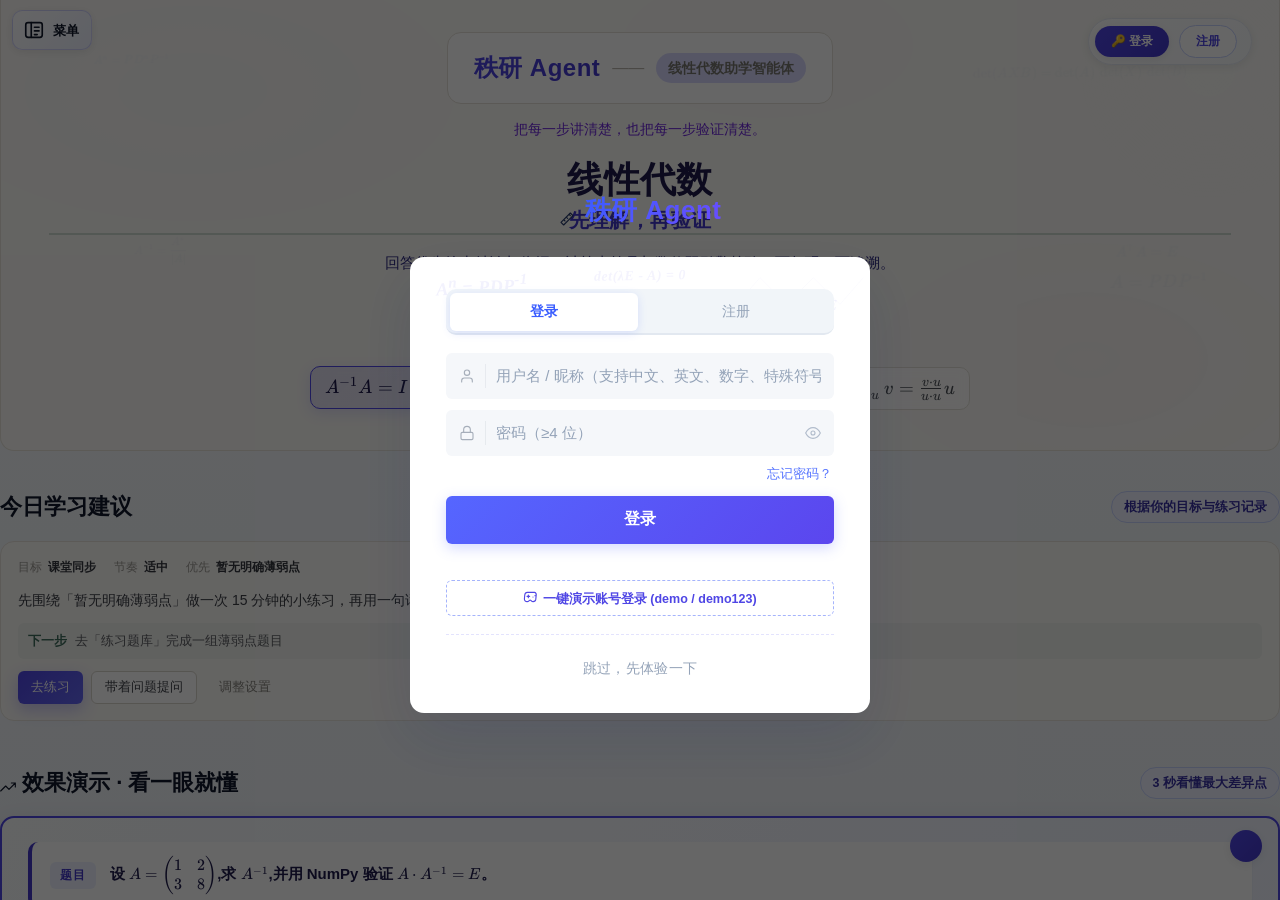
==== index.html @ a1423f1f "Initial commit: 秩研 Agent 线性代数智能助学系统" ====
<!DOCTYPE html>
<html lang="zh-CN">
<head>
  <meta charset="UTF-8">
  <meta name="viewport" content="width=device-width, initial-scale=1.0, viewport-fit=cover">
  <!-- v=20260904b PWA：手机端安装为 App -->
  <meta name="application-name" content="秩研Agent">
  <meta name="apple-mobile-web-app-capable" content="yes">
  <meta name="mobile-web-app-capable" content="yes">
  <meta name="apple-mobile-web-app-status-bar-style" content="black-translucent">
  <meta name="apple-mobile-web-app-title" content="秩研Agent">
  <meta name="theme-color" content="#4f46e5">
  <link rel="manifest" href="/manifest.json">
  <link rel="apple-touch-icon" href="/assets/icons/icon-180.png">
  <link rel="icon" type="image/png" href="/assets/icons/icon-192.png">
  <meta http-equiv="Cache-Control" content="no-cache, no-store, must-revalidate">
  <meta http-equiv="Pragma" content="no-cache">
  <meta http-equiv="Expires" content="0">
  <title>线性代数助学智能体 · 先理解，再验证</title>
  <script>
    // v=20260904b P0 安全：移除网关 token query 包装（令牌一律走 Authorization 头，不进 URL）
    // 若浏览器缓存了旧版 JS 导致 App 未初始化，自动刷新一次（配合服务端 no-cache 头）
    if (!sessionStorage.getItem('la_tutor_refreshed')) {
      window.addEventListener('load', function() {
        setTimeout(function() {
          if (!window.App || typeof window.App.switchView !== 'function') {
            sessionStorage.setItem('la_tutor_refreshed', '1');
            location.reload();
          }
        }, 1500);
      });
    }
  </script>
  <!-- 主样式已按功能域拆分（2026-09-11）：style-01 ~ style-12 按原顺序加载，层叠顺序不变 -->
  <link rel="stylesheet" href="css/style-01-base.css?v=20260911-clean3">
  <link rel="stylesheet" href="css/style-02-layout.css?v=20260911-clean3">
  <link rel="stylesheet" href="css/style-03-chat.css?v=20260911-clean3">
  <link rel="stylesheet" href="css/style-04-content.css?v=20260911-clean3">
  <link rel="stylesheet" href="css/style-05-theme.css?v=20260911-clean3">
  <link rel="stylesheet" href="css/style-06-auth.css?v=20260911-clean3">
  <link rel="stylesheet" href="css/style-07-alerts-profile.css?v=20260911-clean3">
  <link rel="stylesheet" href="css/style-08-social-workflow.css?v=20260911-clean3">
  <link rel="stylesheet" href="css/style-09-mobile.css?v=20260911-clean3">
  <link rel="stylesheet" href="css/style-10-profile.css?v=20260911-clean3">
  <link rel="stylesheet" href="css/style-11-admin.css?v=20260911-clean3">
  <link rel="stylesheet" href="css/style-12-polish.css?v=20260911-clean3">
  <!-- KaTeX 公式渲染（已本地化，避免 jsdelivr 在国内被墙导致公式无法渲染） -->
  <link rel="stylesheet" href="/lib/katex/katex.min.css">
  <link rel="stylesheet" href="css/ui-polish.css?v=20260911-clean3">
  <script defer src="/lib/katex/katex.min.js"></script>
  <script defer src="/lib/katex/auto-render.min.js"></script>
  <!-- ECharts 图表（学习画像雷达图等，已本地化） -->
  <script src="/lib/echarts/echarts.min.js"></script>
  <!-- Tesseract.js OCR（图片识别） -->
  <script src="https://cdn.jsdelivr.net/npm/tesseract.js@5.0.4/dist/tesseract.min.js"></script>
  <!-- Three.js 3D 可视化（已本地化，避免 cdn.jsdelivr.net 被墙导致 3D 空白） -->
  <script src="/lib/three/three.min.js"></script>
</head>
<body>

<!-- v=20260824 SVG 线性图标库(替代 emoji,统一视觉风格) -->
<svg xmlns="http://www.w3.org/2000/svg" style="display:none" aria-hidden="true">
  <symbol id="ic-home" viewBox="0 0 24 24"><path d="M3 9.5L12 3l9 6.5V20a1 1 0 0 1-1 1h-5v-7h-6v7H4a1 1 0 0 1-1-1z" fill="none" stroke="currentColor" stroke-width="1.7" stroke-linecap="round" stroke-linejoin="round"/></symbol>
  <symbol id="ic-chat" viewBox="0 0 24 24"><path d="M21 11.5a8.38 8.38 0 0 1-.9 3.8 8.5 8.5 0 0 1-7.6 4.7 8.38 8.38 0 0 1-3.8-.9L3 21l1.9-5.7a8.38 8.38 0 0 1-.9-3.8 8.5 8.5 0 0 1 4.7-7.6 8.38 8.38 0 0 1 3.8-.9h.5a8.48 8.48 0 0 1 8 8z" fill="none" stroke="currentColor" stroke-width="1.7" stroke-linecap="round" stroke-linejoin="round"/></symbol>
  <symbol id="ic-book" viewBox="0 0 24 24"><path d="M2 3h6a4 4 0 0 1 4 4v14a3 3 0 0 0-3-3H2zM22 3h-6a4 4 0 0 0-4 4v14a3 3 0 0 1 3-3h7z" fill="none" stroke="currentColor" stroke-width="1.7" stroke-linecap="round" stroke-linejoin="round"/></symbol>
  <symbol id="ic-graph" viewBox="0 0 24 24"><circle cx="6" cy="6" r="2.5" fill="none" stroke="currentColor" stroke-width="1.7"/><circle cx="18" cy="6" r="2.5" fill="none" stroke="currentColor" stroke-width="1.7"/><circle cx="12" cy="18" r="2.5" fill="none" stroke="currentColor" stroke-width="1.7"/><path d="M8 7.5L11 16 M16 7.5L13 16 M8.5 6h7" fill="none" stroke="currentColor" stroke-width="1.7" stroke-linecap="round"/></symbol>
  <symbol id="ic-folder" viewBox="0 0 24 24"><path d="M22 19a2 2 0 0 1-2 2H4a2 2 0 0 1-2-2V5a2 2 0 0 1 2-2h5l2 3h9a2 2 0 0 1 2 2z" fill="none" stroke="currentColor" stroke-width="1.7" stroke-linecap="round" stroke-linejoin="round"/></symbol>
  <symbol id="ic-calc" viewBox="0 0 24 24"><rect x="3" y="3" width="18" height="18" rx="2" fill="none" stroke="currentColor" stroke-width="1.7"/><path d="M3 9h18 M8 3v6 M7 14h2 M11 14h2 M15 14h2 M7 18h2 M11 18h2 M15 18h2" fill="none" stroke="currentColor" stroke-width="1.7" stroke-linecap="round"/></symbol>
  <symbol id="ic-viz" viewBox="0 0 24 24"><path d="M3 3v18h18 M7 15l4-4 3 3 5-7" fill="none" stroke="currentColor" stroke-width="1.7" stroke-linecap="round" stroke-linejoin="round"/></symbol>
  <symbol id="ic-engine" viewBox="0 0 24 24"><rect x="3" y="3" width="18" height="18" rx="2" fill="none" stroke="currentColor" stroke-width="1.7"/><path d="M8 12l3 3 5-6" fill="none" stroke="currentColor" stroke-width="1.7" stroke-linecap="round" stroke-linejoin="round"/></symbol>
  <symbol id="ic-flow" viewBox="0 0 24 24"><rect x="3" y="3" width="6" height="6" rx="1" fill="none" stroke="currentColor" stroke-width="1.7"/><rect x="15" y="3" width="6" height="6" rx="1" fill="none" stroke="currentColor" stroke-width="1.7"/><rect x="9" y="15" width="6" height="6" rx="1" fill="none" stroke="currentColor" stroke-width="1.7"/><path d="M6 9v3a2 2 0 0 0 2 2h4 M18 9v3a2 2 0 0 1-2 2h-4" fill="none" stroke="currentColor" stroke-width="1.7" stroke-linecap="round"/></symbol>
  <symbol id="ic-quiz" viewBox="0 0 24 24"><path d="M9 11l3 3 8-8 M20 12v7a2 2 0 0 1-2 2H5a2 2 0 0 1-2-2V5a2 2 0 0 1 2-2h11" fill="none" stroke="currentColor" stroke-width="1.7" stroke-linecap="round" stroke-linejoin="round"/></symbol>
  <symbol id="ic-pen" viewBox="0 0 24 24"><path d="M12 20h9 M16.5 3.5a2.121 2.121 0 0 1 3 3L7 19l-4 1 1-4z" fill="none" stroke="currentColor" stroke-width="1.7" stroke-linecap="round" stroke-linejoin="round"/></symbol>
  <symbol id="ic-x" viewBox="0 0 24 24"><path d="M3 3h18v18H3z M8 8l8 8 M16 8l-8 8" fill="none" stroke="currentColor" stroke-width="1.7" stroke-linecap="round" stroke-linejoin="round"/></symbol>
  <symbol id="ic-radar" viewBox="0 0 24 24"><circle cx="12" cy="12" r="9" fill="none" stroke="currentColor" stroke-width="1.7"/><circle cx="12" cy="12" r="5" fill="none" stroke="currentColor" stroke-width="1.7"/><circle cx="12" cy="12" r="1.5" fill="currentColor"/></symbol>
  <symbol id="ic-friends" viewBox="0 0 24 24"><path d="M17 21v-2a4 4 0 0 0-4-4H5a4 4 0 0 0-4 4v2 M9 11a4 4 0 1 0 0-8 4 4 0 0 0 0 8 M23 21v-2a4 4 0 0 0-3-3.87 M16 3.13a4 4 0 0 1 0 7.75" fill="none" stroke="currentColor" stroke-width="1.7" stroke-linecap="round" stroke-linejoin="round"/></symbol>
  <symbol id="ic-user" viewBox="0 0 24 24"><path d="M20 21v-2a4 4 0 0 0-4-4H8a4 4 0 0 0-4 4v2 M12 11a4 4 0 1 0 0-8 4 4 0 0 0 0 8z" fill="none" stroke="currentColor" stroke-width="1.7" stroke-linecap="round" stroke-linejoin="round"/></symbol>
  <symbol id="ic-clock" viewBox="0 0 24 24"><path d="M3 12a9 9 0 1 0 3-6.7L3 8 M3 3v5h5 M12 7v5l4 2" fill="none" stroke="currentColor" stroke-width="1.7" stroke-linecap="round" stroke-linejoin="round"/></symbol>
  <symbol id="ic-gear" viewBox="0 0 24 24"><circle cx="12" cy="12" r="3" fill="none" stroke="currentColor" stroke-width="1.7"/><path d="M19.4 15a1.65 1.65 0 0 0 .33 1.82l.06.06a2 2 0 0 1 0 2.83 2 2 0 0 1-2.83 0l-.06-.06a1.65 1.65 0 0 0-1.82-.33 1.65 1.65 0 0 0-1 1.51V21a2 2 0 0 1-2 2 2 2 0 0 1-2-2v-.09A1.65 1.65 0 0 0 9 19.4a1.65 1.65 0 0 0-1.82.33l-.06.06a2 2 0 0 1-2.83 0 2 2 0 0 1 0-2.83l.06-.06a1.65 1.65 0 0 0 .33-1.82 1.65 1.65 0 0 0-1.51-1H3a2 2 0 0 1-2-2 2 2 0 0 1 2-2h.09A1.65 1.65 0 0 0 4.6 9a1.65 1.65 0 0 0-.33-1.82l-.06-.06a2 2 0 0 1 0-2.83 2 2 0 0 1 2.83 0l.06.06a1.65 1.65 0 0 0 1.82.33H9a1.65 1.65 0 0 0 1-1.51V3a2 2 0 0 1 2-2 2 2 0 0 1 2 2v.09a1.65 1.65 0 0 0 1 1.51 1.65 1.65 0 0 0 1.82-.33l.06-.06a2 2 0 0 1 2.83 0 2 2 0 0 1 0 2.83l-.06.06a1.65 1.65 0 0 0-.33 1.82V9a1.65 1.65 0 0 0 1.51 1H21a2 2 0 0 1 2 2 2 2 0 0 1-2 2h-.09a1.65 1.65 0 0 0-1.51 1z" fill="none" stroke="currentColor" stroke-width="1.5" stroke-linecap="round" stroke-linejoin="round"/></symbol>
  <symbol id="ic-search" viewBox="0 0 24 24"><circle cx="11" cy="11" r="7" fill="none" stroke="currentColor" stroke-width="1.7"/><path d="M21 21l-4.35-4.35" fill="none" stroke="currentColor" stroke-width="1.7" stroke-linecap="round"/></symbol>
  <symbol id="ic-dl" viewBox="0 0 24 24"><path d="M21 15v4a2 2 0 0 1-2 2H5a2 2 0 0 1-2-2v-4 M7 10l5 5 5-5 M12 15V3" fill="none" stroke="currentColor" stroke-width="1.7" stroke-linecap="round" stroke-linejoin="round"/></symbol>
  <symbol id="ic-star" viewBox="0 0 24 24"><path d="M12 2l3.09 6.26L22 9.27l-5 4.87 1.18 6.88L12 17.77l-6.18 3.25L7 14.14 2 9.27l6.91-1.01z" fill="none" stroke="currentColor" stroke-width="1.7" stroke-linecap="round" stroke-linejoin="round"/></symbol>
  <symbol id="ic-trend" viewBox="0 0 24 24"><path d="M23 6l-9.5 9.5-5-5L1 18 M17 6h6v6" fill="none" stroke="currentColor" stroke-width="1.7" stroke-linecap="round" stroke-linejoin="round"/></symbol>
  <symbol id="ic-refresh" viewBox="0 0 24 24"><path d="M23 4v6h-6 M1 20v-6h6 M3.51 9a9 9 0 0 1 14.85-3.36L23 10 M1 14l4.64 4.36A9 9 0 0 0 20.49 15" fill="none" stroke="currentColor" stroke-width="1.7" stroke-linecap="round" stroke-linejoin="round"/></symbol>
  <symbol id="ic-target" viewBox="0 0 24 24"><circle cx="12" cy="12" r="9" fill="none" stroke="currentColor" stroke-width="1.7"/><circle cx="12" cy="12" r="5" fill="none" stroke="currentColor" stroke-width="1.7"/><circle cx="12" cy="12" r="1.5" fill="currentColor"/></symbol>
  <symbol id="ic-rocket" viewBox="0 0 24 24"><path d="M4.5 16.5c-1.5 1.26-2 5-2 5s3.74-.5 5-2c.71-.84.7-2.13-.09-2.91a2.18 2.18 0 0 0-2.91-.09z M12 15l-3-3a22 22 0 0 1 2-3.95A12.88 12.88 0 0 1 22 2c0 2.72-.78 7.5-6 11a22.35 22.35 0 0 1-4 2z M9 12H4s.55-3.03 2-4c1.62-1.08 5 0 5 0 M12 15v5s3.03-.55 4-2c1.08-1.62 0-5 0-5" fill="none" stroke="currentColor" stroke-width="1.5" stroke-linecap="round" stroke-linejoin="round"/></symbol>
  <symbol id="ic-dna" viewBox="0 0 24 24"><path d="M2 15c6.67-6 13.33 6 20-6 M9 22c1.8-2.5 2.6-4.5 3-7 M9 2c1.8 2.5 2.6 4.5 3 7 M2 9c6.67 6 13.33-6 20 6" fill="none" stroke="currentColor" stroke-width="1.7" stroke-linecap="round" stroke-linejoin="round"/></symbol>
  <symbol id="ic-pc" viewBox="0 0 24 24"><rect x="2" y="3" width="20" height="14" rx="2" fill="none" stroke="currentColor" stroke-width="1.7"/><path d="M8 21h8 M12 17v4" fill="none" stroke="currentColor" stroke-width="1.7" stroke-linecap="round"/></symbol>
  <symbol id="ic-bookopen" viewBox="0 0 24 24"><path d="M2 3h6a4 4 0 0 1 4 4v14a3 3 0 0 0-3-3H2zM22 3h-6a4 4 0 0 0-4 4v14a3 3 0 0 1 3-3h7z" fill="none" stroke="currentColor" stroke-width="1.7" stroke-linecap="round" stroke-linejoin="round"/></symbol>
  <symbol id="ic-key" viewBox="0 0 24 24"><path d="M21 2l-2 2m-7.61 7.61a5.5 5.5 0 1 1-7.778 7.778 5.5 5.5 0 0 1 7.777-7.777zm0 0L15.5 7.5m0 0l3 3L22 7l-3-3m-3.5 3.5L19 4" fill="none" stroke="currentColor" stroke-width="1.7" stroke-linecap="round" stroke-linejoin="round"/></symbol>
  <symbol id="ic-phone" viewBox="0 0 24 24"><rect x="5" y="2" width="14" height="20" rx="2" fill="none" stroke="currentColor" stroke-width="1.7"/><path d="M12 18h.01" fill="none" stroke="currentColor" stroke-width="2" stroke-linecap="round"/></symbol>
  <symbol id="ic-bolt" viewBox="0 0 24 24"><path d="M13 2L3 14h9l-1 8 10-12h-9l1-8z" fill="none" stroke="currentColor" stroke-width="1.7" stroke-linecap="round" stroke-linejoin="round"/></symbol>
  <symbol id="ic-lock" viewBox="0 0 24 24"><rect x="3" y="11" width="18" height="11" rx="2" fill="none" stroke="currentColor" stroke-width="1.7"/><path d="M7 11V7a5 5 0 0 1 10 0v4" fill="none" stroke="currentColor" stroke-width="1.7" stroke-linecap="round"/></symbol>
  <symbol id="ic-palette" viewBox="0 0 24 24"><path d="M12 22a10 10 0 1 1 10-10c0 1.5-1 2.5-2.5 2.5H17a2 2 0 0 0-1.5 3.3 2 2 0 0 1-3 2.7c-.7.7-.5 2 .5 2z M7.5 10a1.5 1.5 0 1 0 0-3 1.5 1.5 0 0 0 0 3zM12 7a1.5 1.5 0 1 0 0-3 1.5 1.5 0 0 0 0 3zM16.5 10a1.5 1.5 0 1 0 0-3 1.5 1.5 0 0 0 0 3z" fill="none" stroke="currentColor" stroke-width="1.7" stroke-linecap="round" stroke-linejoin="round"/></symbol>
  <symbol id="ic-ruler" viewBox="0 0 24 24"><path d="M3 17L17 3l4 4L7 21z M7 13l2 2 M11 9l2 2 M15 5l2 2" fill="none" stroke="currentColor" stroke-width="1.7" stroke-linecap="round" stroke-linejoin="round"/></symbol>
  <symbol id="ic-globe" viewBox="0 0 24 24"><circle cx="12" cy="12" r="9" fill="none" stroke="currentColor" stroke-width="1.7"/><path d="M3 12h18 M12 3a15.3 15.3 0 0 1 4 9 15.3 15.3 0 0 1-4 9 15.3 15.3 0 0 1-4-9 15.3 15.3 0 0 1 4-9z" fill="none" stroke="currentColor" stroke-width="1.7"/></symbol>
  <symbol id="ic-cube" viewBox="0 0 24 24"><path d="M21 16V8a2 2 0 0 0-1-1.73l-7-4a2 2 0 0 0-2 0l-7 4A2 2 0 0 0 3 8v8a2 2 0 0 0 1 1.73l7 4a2 2 0 0 0 2 0l7-4A2 2 0 0 0 21 16z M3.27 6.96L12 12.01l8.73-5.05 M12 22.08V12" fill="none" stroke="currentColor" stroke-width="1.7" stroke-linecap="round" stroke-linejoin="round"/></symbol>
  <symbol id="ic-clip" viewBox="0 0 24 24"><path d="M21.44 11.05l-9.19 9.19a6 6 0 0 1-8.49-8.49l9.19-9.19a4 4 0 0 1 5.66 5.66l-9.2 9.19a2 2 0 0 1-2.83-2.83l8.49-8.48" fill="none" stroke="currentColor" stroke-width="1.7" stroke-linecap="round" stroke-linejoin="round"/></symbol>
  <symbol id="ic-eye" viewBox="0 0 24 24"><path d="M1 12s4-8 11-8 11 8 11 8-4 8-11 8-11-8-11-8z M12 15a3 3 0 1 0 0-6 3 3 0 0 0 0 6z" fill="none" stroke="currentColor" stroke-width="1.7" stroke-linecap="round" stroke-linejoin="round"/></symbol>
  <symbol id="ic-trash" viewBox="0 0 24 24"><path d="M3 6h18 M8 6V4a2 2 0 0 1 2-2h4a2 2 0 0 1 2 2v2 M19 6l-1 14a2 2 0 0 1-2 2H8a2 2 0 0 1-2-2L5 6 M10 11v6 M14 11v6" fill="none" stroke="currentColor" stroke-width="1.7" stroke-linecap="round" stroke-linejoin="round"/></symbol>
  <symbol id="ic-send" viewBox="0 0 24 24"><path d="M22 2L11 13 M22 2l-7 20-4-9-9-4z" fill="none" stroke="currentColor" stroke-width="1.7" stroke-linecap="round" stroke-linejoin="round"/></symbol>
  <symbol id="ic-paper" viewBox="0 0 24 24"><path d="M14 2H6a2 2 0 0 0-2 2v16a2 2 0 0 0 2 2h12a2 2 0 0 0 2-2V8z M14 2v6h6 M9 13h6 M9 17h6" fill="none" stroke="currentColor" stroke-width="1.7" stroke-linecap="round" stroke-linejoin="round"/></symbol>
  <symbol id="ic-mail" viewBox="0 0 24 24"><path d="M4 4h16a2 2 0 0 1 2 2v12a2 2 0 0 1-2 2H4a2 2 0 0 1-2-2V6a2 2 0 0 1 2-2z M22 6l-10 7L2 6" fill="none" stroke="currentColor" stroke-width="1.7" stroke-linecap="round" stroke-linejoin="round"/></symbol>
  <symbol id="ic-image" viewBox="0 0 24 24"><rect x="3" y="3" width="18" height="18" rx="2" fill="none" stroke="currentColor" stroke-width="1.7"/><circle cx="8.5" cy="8.5" r="1.5" fill="currentColor"/><path d="M21 15l-5-5L5 21" fill="none" stroke="currentColor" stroke-width="1.7" stroke-linecap="round" stroke-linejoin="round"/></symbol>
  <symbol id="ic-file" viewBox="0 0 24 24"><path d="M14 2H6a2 2 0 0 0-2 2v16a2 2 0 0 0 2 2h12a2 2 0 0 0 2-2V8z M14 2v6h6" fill="none" stroke="currentColor" stroke-width="1.7" stroke-linecap="round" stroke-linejoin="round"/></symbol>
  <symbol id="ic-check" viewBox="0 0 24 24"><path d="M20 6L9 17l-5-5" fill="none" stroke="currentColor" stroke-width="1.9" stroke-linecap="round" stroke-linejoin="round"/></symbol>
  <symbol id="ic-warn" viewBox="0 0 24 24"><path d="M10.29 3.86L1.82 18a2 2 0 0 0 1.71 3h16.94a2 2 0 0 0 1.71-3L13.71 3.86a2 2 0 0 0-3.42 0z M12 9v4 M12 17h.01" fill="none" stroke="currentColor" stroke-width="1.7" stroke-linecap="round" stroke-linejoin="round"/></symbol>
  <symbol id="ic-moon" viewBox="0 0 24 24"><path d="M21 12.79A9 9 0 1 1 11.21 3 7 7 0 0 0 21 12.79z" fill="none" stroke="currentColor" stroke-width="1.7" stroke-linecap="round" stroke-linejoin="round"/></symbol>
  <symbol id="ic-bug" viewBox="0 0 24 24"><path d="M12 20a7 7 0 0 0 7-7v-2a7 7 0 0 0-14 0v2a7 7 0 0 0 7 7z M12 6V3 M8 9.5h8 M8 13h8 M3 8l3 2 M21 8l-3 2 M6 17l-3 2 M18 17l3 2" fill="none" stroke="currentColor" stroke-width="1.7" stroke-linecap="round" stroke-linejoin="round"/></symbol>
  <symbol id="ic-microscope" viewBox="0 0 24 24"><path d="M6 18h8 M3 22h18 M14 22a7 7 0 1 0 0-14h-1 M9 14h2 M9 12a2 2 0 0 1-2-2V6h6v4a2 2 0 0 1-2 2z M12 6V3a1 1 0 0 0-1-1H9a1 1 0 0 0-1 1v3" fill="none" stroke="currentColor" stroke-width="1.7" stroke-linecap="round" stroke-linejoin="round"/></symbol>
  <symbol id="ic-flask" viewBox="0 0 24 24"><path d="M9 3h6 M10 3v6.5L4.3 18a2 2 0 0 0 1.7 3h12a2 2 0 0 0 1.7-3L14 9.5V3 M7.5 14h9" fill="none" stroke="currentColor" stroke-width="1.7" stroke-linecap="round" stroke-linejoin="round"/></symbol>
  <symbol id="ic-game" viewBox="0 0 24 24"><path d="M6 11h4 M8 9v4 M15 12h.01 M18 10h.01 M17.32 5H6.68a4 4 0 0 0-3.98 3.58l-.6 6A4 4 0 0 0 6.1 19a3.92 3.92 0 0 0 2.84-1.18l.75-.72a1.51 1.51 0 0 1 2.09 0l.75.72A3.92 3.92 0 0 0 15.16 19h0a4 4 0 0 0 4-3.42l.6-6A4 4 0 0 0 17.32 5z" fill="none" stroke="currentColor" stroke-width="1.7" stroke-linecap="round" stroke-linejoin="round"/></symbol>
  <symbol id="ic-map" viewBox="0 0 24 24"><path d="M1 6v16l7-4 8 4 7-4V2l-7 4-8-4-7 4z M8 2v16 M16 6v16" fill="none" stroke="currentColor" stroke-width="1.7" stroke-linecap="round" stroke-linejoin="round"/></symbol>
  <symbol id="ic-puzzle" viewBox="0 0 24 24"><path d="M19.44 12.44A2.5 2.5 0 0 0 22 10V6a2 2 0 0 0-2-2h-4a2.5 2.5 0 0 0-4.56.56L10.44 6H6a2 2 0 0 0-2 2v4.44A2.5 2.5 0 0 0 8 14a2.5 2.5 0 0 0 4.56-.56L14.44 12H18a2 2 0 0 0 2 2 2.5 2.5 0 0 0-.56-1.56z" fill="none" stroke="currentColor" stroke-width="1.7" stroke-linecap="round" stroke-linejoin="round"/></symbol>
  <symbol id="ic-camera" viewBox="0 0 24 24"><path d="M23 19a2 2 0 0 1-2 2H3a2 2 0 0 1-2-2V8a2 2 0 0 1 2-2h4l2-3h6l2 3h4a2 2 0 0 1 2 2z M12 17a4 4 0 1 0 0-8 4 4 0 0 0 0 8z" fill="none" stroke="currentColor" stroke-width="1.7" stroke-linecap="round" stroke-linejoin="round"/></symbol>
  <symbol id="ic-plus" viewBox="0 0 24 24"><path d="M12 5v14 M5 12h14" fill="none" stroke="currentColor" stroke-width="1.9" stroke-linecap="round"/></symbol>
  <symbol id="ic-wifi" viewBox="0 0 24 24"><path d="M5 12.55a11 11 0 0 1 14.08 0 M1.42 9a16 16 0 0 1 21.16 0 M8.53 16.11a6 6 0 0 1 6.95 0 M12 20h.01" fill="none" stroke="currentColor" stroke-width="1.7" stroke-linecap="round" stroke-linejoin="round"/></symbol>
  <symbol id="ic-apple" viewBox="0 0 24 24"><path d="M12 2c.5 2.5-1 4.5-3 5.5C7.5 9 6 8 6 6.5 6 4 9.5 2 12 2z M17.5 12.5c.03 4.5-3.94 7.5-5.5 7.5-1.56 0-5.5-2.97-5.5-7.5C6.5 9 8.5 7.5 10.5 7.5c1.25 0 2.5.75 3 1.5.75-1.25 2-1.5 3-1.5 1.5 0 3.5 1 4 5.5z" fill="none" stroke="currentColor" stroke-width="1.7" stroke-linecap="round" stroke-linejoin="round"/></symbol>
  <symbol id="ic-scroll" viewBox="0 0 24 24"><path d="M6 2h12a2 2 0 0 1 2 2v16a2 2 0 0 1-2 2H6a2 2 0 0 1-2-2V4a2 2 0 0 1 2-2z M8 7h8 M8 11h8 M8 15h5" fill="none" stroke="currentColor" stroke-width="1.7" stroke-linecap="round" stroke-linejoin="round"/></symbol>
  <symbol id="ic-compass" viewBox="0 0 24 24"><circle cx="12" cy="12" r="9" fill="none" stroke="currentColor" stroke-width="1.7"/><path d="M16.24 7.76l-2.12 6.36-6.36 2.12 2.12-6.36z" fill="none" stroke="currentColor" stroke-width="1.7" stroke-linejoin="round"/></symbol>
  <!-- v=20260904b 移动端底部「更多」Tab 图标:3x3 九点圆(经典九点网格) -->
  <symbol id="ic-grid" viewBox="0 0 24 24"><circle cx="5" cy="5" r="1.5" fill="currentColor"/><circle cx="12" cy="5" r="1.5" fill="currentColor"/><circle cx="19" cy="5" r="1.5" fill="currentColor"/><circle cx="5" cy="12" r="1.5" fill="currentColor"/><circle cx="12" cy="12" r="1.5" fill="currentColor"/><circle cx="19" cy="12" r="1.5" fill="currentColor"/><circle cx="5" cy="19" r="1.5" fill="currentColor"/><circle cx="12" cy="19" r="1.5" fill="currentColor"/><circle cx="19" cy="19" r="1.5" fill="currentColor"/></symbol>
  <!-- v=20260824r 秩研 Agent 侧边栏 wordmark：方括号包 2x2 矩阵，线性代数教材风格的细线条标记 -->
  <symbol id="ic-la-mark" viewBox="0 0 32 32">
    <path d="M9 6 L4.5 8.5 L4.5 23.5 L9 26" fill="none" stroke="currentColor" stroke-width="1.6" stroke-linecap="round" stroke-linejoin="round"/>
    <path d="M23 6 L27.5 8.5 L27.5 23.5 L23 26" fill="none" stroke="currentColor" stroke-width="1.6" stroke-linecap="round" stroke-linejoin="round"/>
    <path d="M11 12 L17 12 M15 12 L17 14 M15 14 L17 16" fill="none" stroke="currentColor" stroke-width="1.5" stroke-linecap="round" stroke-linejoin="round"/>
    <path d="M11 19.5 L21 19.5 M11 22.5 L17 22.5" fill="none" stroke="currentColor" stroke-width="1.5" stroke-linecap="round"/>
  </symbol>
</svg>

<div class="app-container" id="app-container">
  <button id="sidebarToggle" class="sidebar-toggle" type="button" aria-label="打开侧边菜单" title="侧边菜单">
    <svg class="ham-icon ham-open" viewBox="0 0 24 24" width="22" height="22" fill="none" stroke="currentColor" stroke-width="1.8" stroke-linecap="round" stroke-linejoin="round" aria-hidden="true">
      <rect x="3" y="4" width="18" height="16" rx="2.5"/>
      <path d="M9 4v16"/>
      <path d="M12.5 9h5"/><path d="M12.5 13h5"/><path d="M12.5 17h3"/>
    </svg>
    <svg class="ham-icon ham-close" viewBox="0 0 24 24" width="22" height="22" fill="none" stroke="currentColor" stroke-width="1.8" stroke-linecap="round" stroke-linejoin="round" aria-hidden="true">
      <rect x="3" y="4" width="18" height="16" rx="2.5"/>
      <path d="M9 4v16"/>
      <path d="M13 9l4 3-4 3"/>
    </svg>
    <span class="ham-text">菜单</span>
  </button>
  <div id="sidebarBackdrop" class="sidebar-backdrop"></div>
  <!-- ============ 侧边导航 ============ -->
  <aside class="sidebar">
    <div class="sidebar-header">
      <!-- v=20260906d 窄屏抽屉头部：48px 一行 [汉堡][品牌][关闭] -->
      <button class="sidebar-menu-btn" type="button" aria-label="侧边菜单" title="侧边菜单" tabindex="-1">
        <svg viewBox="0 0 24 24" width="20" height="20" fill="none" stroke="currentColor" stroke-width="1.8" stroke-linecap="round" stroke-linejoin="round" aria-hidden="true"><path d="M4 7h16"/><path d="M4 12h16"/><path d="M4 17h16"/></svg>
      </button>
      <div class="sidebar-logo">
        <span class="logo-icon" aria-hidden="true">
          <svg class="logo-mark" viewBox="0 0 32 32" width="32" height="32"><use href="#ic-la-mark"/></svg>
        </span>
        <span class="sidebar-logo-text">
          <span class="logo-title">秩研 Agent</span>
          <span class="logo-sub">线性代数助学</span>
        </span>
      </div>
      <button id="sidebarClose" class="sidebar-close-btn" type="button" aria-label="关闭侧边菜单" title="关闭菜单" onclick="App._closeSidebar()">
        <svg viewBox="0 0 24 24" width="20" height="20" fill="none" stroke="currentColor" stroke-width="1.8" stroke-linecap="round" stroke-linejoin="round" aria-hidden="true"><path d="M6 6l12 12 M18 6L6 18"/></svg>
      </button>
    </div>
    <nav class="nav-list">
      <div class="nav-item active" data-view="home">
        <span class="nav-icon"><svg viewBox="0 0 24 24" width="20" height="20" fill="none" stroke="currentColor" stroke-width="1.7" stroke-linecap="round" stroke-linejoin="round"><path d="M3 9.5L12 3l9 6.5V20a1 1 0 0 1-1 1h-5v-7h-6v7H4a1 1 0 0 1-1-1z"/></svg></span>
        <span>首页</span>
      </div>
      <div class="nav-section-label">学习中心</div>
      <div class="nav-item" data-view="chat">
        <span class="nav-icon"><svg viewBox="0 0 24 24" width="20" height="20" fill="none" stroke="currentColor" stroke-width="1.7" stroke-linecap="round" stroke-linejoin="round"><path d="M21 11.5a8.38 8.38 0 0 1-.9 3.8 8.5 8.5 0 0 1-7.6 4.7 8.38 8.38 0 0 1-3.8-.9L3 21l1.9-5.7a8.38 8.38 0 0 1-.9-3.8 8.5 8.5 0 0 1 4.7-7.6 8.38 8.38 0 0 1 3.8-.9h.5a8.48 8.48 0 0 1 8 8z"/></svg></span>
        <span>智能问答</span>
      </div>
      <div class="nav-item" data-view="knowledge">
        <span class="nav-icon"><svg viewBox="0 0 24 24" width="20" height="20" fill="none" stroke="currentColor" stroke-width="1.7" stroke-linecap="round" stroke-linejoin="round"><path d="M2 3h6a4 4 0 0 1 4 4v14a3 3 0 0 0-3-3H2zM22 3h-6a4 4 0 0 0-4 4v14a3 3 0 0 1 3-3h7z"/></svg></span>
        <span>知识体系</span>
      </div>
      <div class="nav-item" data-view="topology">
        <span class="nav-icon"><svg viewBox="0 0 24 24" width="20" height="20" fill="none" stroke="currentColor" stroke-width="1.7" stroke-linecap="round" stroke-linejoin="round"><circle cx="6" cy="6" r="2.5"/><circle cx="18" cy="6" r="2.5"/><circle cx="12" cy="18" r="2.5"/><path d="M8 7.5L11 16 M16 7.5L13 16 M8.5 6h7"/></svg></span>
        <span>知识点拓扑图谱</span>
      </div>
      <div class="nav-item" data-view="resources">
        <span class="nav-icon"><svg viewBox="0 0 24 24" width="20" height="20" fill="none" stroke="currentColor" stroke-width="1.7" stroke-linecap="round" stroke-linejoin="round"><path d="M22 19a2 2 0 0 1-2 2H4a2 2 0 0 1-2-2V5a2 2 0 0 1 2-2h5l2 3h9a2 2 0 0 1 2 2z"/></svg></span>
        <span>教学资源</span>
      </div>
      <div class="nav-section-label">计算与探索</div>
      <div class="nav-item" data-view="tools">
        <span class="nav-icon"><svg viewBox="0 0 24 24" width="20" height="20" fill="none" stroke="currentColor" stroke-width="1.7" stroke-linecap="round" stroke-linejoin="round"><rect x="3" y="3" width="18" height="18" rx="2"/><path d="M3 9h18 M8 3v6 M7 14h2 M11 14h2 M15 14h2 M7 18h2 M11 18h2 M15 18h2"/></svg></span>
        <span>计算工具</span>
      </div>
      <div class="nav-item" data-view="visualizer">
        <span class="nav-icon"><svg viewBox="0 0 24 24" width="20" height="20" fill="none" stroke="currentColor" stroke-width="1.7" stroke-linecap="round" stroke-linejoin="round"><path d="M3 3v18h18 M7 15l4-4 3 3 5-7"/></svg></span>
        <span>几何可视化</span>
      </div>
      <div class="nav-item" data-view="engine">
        <span class="nav-icon"><svg viewBox="0 0 24 24" width="20" height="20" fill="none" stroke="currentColor" stroke-width="1.7" stroke-linecap="round" stroke-linejoin="round"><rect x="3" y="3" width="18" height="18" rx="2"/><path d="M8 12l3 3 5-6"/></svg></span>
        <span>可验证计算引擎</span>
      </div>
      <div class="nav-section-label">智能助教</div>
      <div class="nav-item" data-view="workflow">
        <span class="nav-icon"><svg viewBox="0 0 24 24" width="20" height="20" fill="none" stroke="currentColor" stroke-width="1.7" stroke-linecap="round" stroke-linejoin="round"><rect x="3" y="3" width="6" height="6" rx="1"/><rect x="15" y="3" width="6" height="6" rx="1"/><rect x="9" y="15" width="6" height="6" rx="1"/><path d="M6 9v3a2 2 0 0 0 2 2h4 M18 9v3a2 2 0 0 1-2 2h-4"/></svg></span>
        <span>智能工作流</span>
      </div>
      <div class="nav-section-label">测试与巩固</div>
      <div class="nav-item" data-view="quiz">
        <span class="nav-icon"><svg viewBox="0 0 24 24" width="20" height="20" fill="none" stroke="currentColor" stroke-width="1.7" stroke-linecap="round" stroke-linejoin="round"><path d="M9 11l3 3 8-8 M20 12v7a2 2 0 0 1-2 2H5a2 2 0 0 1-2-2V5a2 2 0 0 1 2-2h11"/></svg></span>
        <span>测试中心</span>
      </div>
      <div class="nav-item" data-view="practice">
        <span class="nav-icon"><svg viewBox="0 0 24 24" width="20" height="20" fill="none" stroke="currentColor" stroke-width="1.7" stroke-linecap="round" stroke-linejoin="round"><path d="M12 20h9 M16.5 3.5a2.121 2.121 0 0 1 3 3L7 19l-4 1 1-4z"/></svg></span>
        <span>练习题库</span>
      </div>
      <div class="nav-item" data-view="review">
        <span class="nav-icon"><svg viewBox="0 0 24 24" width="20" height="20" fill="none" stroke="currentColor" stroke-width="1.7" stroke-linecap="round" stroke-linejoin="round"><path d="M12 3.5a8.5 8.5 0 1 0 0 17 8.5 8.5 0 0 0 0-17z"/><path d="M12 7.5V12l3 1.8"/></svg></span>
        <span>复习计划</span>
      </div>
      <div class="nav-item" data-view="mistakes">
        <span class="nav-icon"><svg viewBox="0 0 24 24" width="20" height="20" fill="none" stroke="currentColor" stroke-width="1.7" stroke-linecap="round" stroke-linejoin="round"><path d="M3 3h18v18H3z M8 8l8 8 M16 8l-8 8"/></svg></span>
        <span>错题本</span>
      </div>
      <div class="nav-item" data-view="student">
        <span class="nav-icon"><svg viewBox="0 0 24 24" width="20" height="20" fill="none" stroke="currentColor" stroke-width="1.7" stroke-linecap="round" stroke-linejoin="round"><circle cx="12" cy="12" r="9"/><circle cx="12" cy="12" r="5"/><circle cx="12" cy="12" r="1.5" fill="currentColor"/></svg></span>
        <span>学习画像</span>
        <span class="nav-item-note">学情精准诊断</span>
      </div>
      <div class="nav-section-label">社交</div>
      <div class="nav-item" data-view="friends">
        <span class="nav-icon"><svg viewBox="0 0 24 24" width="20" height="20" fill="none" stroke="currentColor" stroke-width="1.7" stroke-linecap="round" stroke-linejoin="round"><path d="M17 21v-2a4 4 0 0 0-4-4H5a4 4 0 0 0-4 4v2 M9 11a4 4 0 1 0 0-8 4 4 0 0 0 0 8 M23 21v-2a4 4 0 0 0-3-3.87 M16 3.13a4 4 0 0 1 0 7.75"/></svg></span>
        <span>好友与私信</span>
      </div>
      <div class="nav-section-label">用户中心</div>
      <div class="nav-item" data-view="profile">
        <span class="nav-icon"><svg viewBox="0 0 24 24" width="20" height="20" fill="none" stroke="currentColor" stroke-width="1.7" stroke-linecap="round" stroke-linejoin="round"><path d="M20 21v-2a4 4 0 0 0-4-4H8a4 4 0 0 0-4 4v2 M12 11a4 4 0 1 0 0-8 4 4 0 0 0 0 8z"/></svg></span>
        <span>个人空间</span>
      </div>
      <div class="nav-item" data-view="history">
        <span class="nav-icon"><svg viewBox="0 0 24 24" width="20" height="20" fill="none" stroke="currentColor" stroke-width="1.7" stroke-linecap="round" stroke-linejoin="round"><path d="M3 12a9 9 0 1 0 3-6.7L3 8 M3 3v5h5 M12 7v5l4 2"/></svg></span>
        <span>问答历史</span>
      </div>
      <div class="nav-item" data-view="admin" id="nav-admin" style="display:none;">
        <span class="nav-icon"><svg class="ic-inline" width="16" height="16" viewBox="0 0 24 24" fill="none" stroke="currentColor" aria-hidden="true"><use href="#ic-gear"/></svg></span>
        <span>管理后台</span>
      </div>
    </nav>
    <!-- 用户状态区 -->
    <div class="sidebar-user" id="sidebar-user">
      <button class="user-login-btn" id="user-login-btn" onclick="App.showAuthModal()"><svg class="ic-inline" width="16" height="16" viewBox="0 0 24 24" fill="none" stroke="currentColor" aria-hidden="true"><use href="#ic-key"/></svg> 登录 / 注册</button>
    </div>
    <div class="sidebar-footer">
      <div class="theme-switcher">
        <button class="theme-btn" id="theme-toggle-btn">
          <span class="theme-current-dot" id="theme-current-dot"></span>
          <span id="theme-current-name">学术靛蓝</span>
          <span class="theme-btn-chevron"><svg width="12" height="12" viewBox="0 0 24 24" fill="none" stroke="currentColor" stroke-width="2" stroke-linecap="round" stroke-linejoin="round" aria-hidden="true"><path d="M8.5 10l3.5 3.5L15.5 10"/></svg></span>
        </button>
        <div class="theme-panel" id="theme-panel">
          <div class="theme-panel-title">选择界面色调</div>
          <div class="theme-grid">
            <div class="theme-option active" data-theme="indigo">
              <span class="theme-dot" style="background: #4f46e5;"></span>
              <span>学术靛蓝</span>
            </div>
            <div class="theme-option" data-theme="emerald">
              <span class="theme-dot" style="background: #059669;"></span>
              <span>学院绿</span>
            </div>
            <div class="theme-option" data-theme="ocean">
              <span class="theme-dot" style="background: #0284c7;"></span>
              <span>海洋蓝</span>
            </div>
            <div class="theme-option" data-theme="sunset">
              <span class="theme-dot" style="background: #ea580c;"></span>
              <span>暖阳橙</span>
            </div>
            <div class="theme-option" data-theme="rose">
              <span class="theme-dot" style="background: #e11d48;"></span>
              <span>玫瑰红</span>
            </div>
            <div class="theme-option" data-theme="violet">
              <span class="theme-dot" style="background: #7c3aed;"></span>
              <span>典雅紫</span>
            </div>
            <div class="theme-option" data-theme="dark" style="grid-column: 1 / -1;">
              <span class="theme-dot" style="background: linear-gradient(135deg, #1e293b, #475569);"></span>
              <span><svg class="ic-inline" width="16" height="16" viewBox="0 0 24 24" fill="none" stroke="currentColor" aria-hidden="true"><use href="#ic-moon"/></svg> 深色模式</span>
            </div>
          </div>
        </div>
      </div>
      <div class="sidebar-status">在线 · 基于学科知识库</div>
      <div class="ai-label" title="本内容由 AI 生成，仅供参考">AI 生成内容</div>
    </div>
  </aside>

  <!-- ============ 主内容区 ============ -->
  <main class="main-content">
    <!-- 右上角用户状态 -->
    <div class="user-badge" id="user-badge" style="display:flex;">
      <button class="user-badge-login" onclick="App.showAuthModal({mode:'login'})"><svg class="ic-inline" width="16" height="16" viewBox="0 0 24 24" fill="none" stroke="currentColor" aria-hidden="true"><use href="#ic-key"/></svg> 登录</button>
      <button class="user-badge-register" onclick="App.showAuthModal({mode:'register'})">注册</button>
    </div>

    <!-- 全屏模式返回首页栏（非首页视图时显示） -->
    <div class="back-home-bar" id="back-home-bar" style="display:none;">
      <button class="back-home-btn" onclick="App.goBack()">← 返回</button>
      <span class="back-home-title" id="back-home-title"></span>
    </div>

    <!-- ===== 首页（新版高级前端 / 一站式学习入口） ===== -->
    <div class="view-panel active" id="view-home">
      <!-- v=20260904b 移动端首页顶部左侧菜单按钮(与 #user-badge 同一行,点击复用 #sidebarToggle 抽屉切换逻辑) -->
      <button class="home-m-menu" id="home-m-menu" type="button" aria-label="打开功能菜单" title="功能菜单" onclick="document.getElementById('sidebarToggle').click()">
        <svg viewBox="0 0 24 24" width="20" height="20" fill="none" stroke="currentColor" stroke-width="1.9" stroke-linecap="round" stroke-linejoin="round" aria-hidden="true">
          <path d="M4 7h16"/>
          <path d="M4 12h16"/>
          <path d="M4 17h16"/>
        </svg>
      </button>
      <!-- 顶部英雄区 -->
      <div class="home-hero home-hero-v2">
        <div class="home-hero-bg" aria-hidden="true">
          <!-- 原静态 .hhb 装饰已移除,由 floating-formulas.js 动态生成,避免重复堆叠 -->
        </div>
        <div class="home-hero-content">
          <div class="home-hero-badge">
            <span class="hhb-name">秩研 Agent</span>
            <span class="hhb-divider">——</span>
            <span class="hhb-sub">线性代数助学智能体</span>
          </div>
          <p class="home-hero-tagline">把每一步讲清楚，也把每一步验证清楚。</p>
          <h1 class="home-hero-title">线性代数<span class="home-hero-accent">先理解，再验证</span></h1>
          <p class="home-hero-sub">回答优先给出结论与依据；计算由符号与数值双引擎核验，可复现、可追溯。</p>
          <div class="home-hero-actions">
            <button class="home-cta primary" data-go="engine">进入解题</button>
            <button class="home-cta ghost" data-go="chat">提问助教</button>
            <button class="home-cta ghost" data-go="mistakes">查看错题</button>
          </div>
          <div class="home-hero-formulas" id="home-formula-strip">
            <span class="hf-formula">$A^{-1}A = I$</span>
            <span class="hf-formula">$Av = \lambda v$</span>
            <span class="hf-formula">$A = PDP^{-1}$</span>
            <span class="hf-formula">$A = USV^{\top}$</span>
            <span class="hf-formula">$\operatorname{proj}_u v = \frac{v\cdot u}{u\cdot u}u$</span>
          </div>
        </div>
      </div>

      <!-- ===== v=20260825 个性化学习建议 ===== -->
      <section class="home-section home-personal-section">
        <div class="home-section-head">
          <h2>今日学习建议</h2>
          <span class="home-section-tag">根据你的目标与练习记录</span>
        </div>
        <div class="personal-card" id="personal-card">
          <div class="personal-card-loading">正在整理你的学习节奏…</div>
        </div>
      </section>

      <!-- ===== v=20260922j 移动端专属 · 下载为 APP 卡片 ===== -->
      <section class="home-app-card" id="home-app-card">
        <div class="hac-icon-wrap">
          <img class="hac-icon" src="/assets/icons/icon-192.png" alt="秩研Agent APP 图标" />
          <span class="hac-pulse" aria-hidden="true"></span>
        </div>
        <div class="hac-body">
          <div class="hac-head">
            <span class="hac-title">下载为 APP</span>
            <span class="hac-ver">v1.0.6 · 148KB</span>
          </div>
          <p class="hac-desc">安装到桌面 · 全屏运行 · 离线可用 · 无浏览器地址栏</p>
          <div class="hac-tags">
            <span class="hac-tag"><svg class="ic-inline" width="16" height="16" viewBox="0 0 24 24" fill="none" stroke="currentColor" aria-hidden="true"><use href="#ic-wifi"/></svg> 离线</span>
            <span class="hac-tag"><svg class="ic-inline" width="16" height="16" viewBox="0 0 24 24" fill="none" stroke="currentColor" aria-hidden="true"><use href="#ic-bolt"/></svg> 启动快</span>
            <span class="hac-tag"><svg class="ic-inline" width="16" height="16" viewBox="0 0 24 24" fill="none" stroke="currentColor" aria-hidden="true"><use href="#ic-lock"/></svg> 本地</span>
          </div>
          <div class="hac-actions">
            <a class="hac-btn primary" href="/uploads/downloads/%E7%A7%A9%E7%A0%94Agent-1.0.6.apk" download>
              <span class="hac-btn-ico"><svg class="ic-inline" width="16" height="16" viewBox="0 0 24 24" fill="none" stroke="currentColor" aria-hidden="true"><use href="#ic-phone"/></svg></span>
              <span class="hac-btn-txt">
                <span class="hb-main">下载安卓 APK</span>
                <span class="hb-sub">Android 7.0+ · 76KB</span>
              </span>
            </a>
            <button class="hac-btn ghost" onclick="App.iosInstallGuide()">
              <span class="hac-btn-ico"><svg class="ic-inline" width="16" height="16" viewBox="0 0 24 24" fill="none" stroke="currentColor" aria-hidden="true"><use href="#ic-apple"/></svg></span>
              <span class="hac-btn-txt">
                <span class="hb-main">iPhone 安装</span>
                <span class="hb-sub">Safari 添加到主屏幕</span>
              </span>
            </button>
            <button class="hac-btn ghost hac-pwa-btn" id="hac-pwa-btn" style="display:none;" onclick="App.pwaInstall()">
              <span class="hac-btn-ico">⬇</span>
              <span class="hac-btn-txt">
                <span class="hb-main">安装应用</span>
                <span class="hb-sub">添加到主屏幕</span>
              </span>
            </button>
          </div>
          <p class="hac-foot">已支持 PWA · 兼容 iOS 14 / Android 7+ / Chrome / Edge / Safari</p>
        </div>
      </section>

      <!-- ===== v=20260922j 安装引导弹窗(iOS / 通用) ===== -->
      <div class="hac-modal" id="hac-modal" style="display:none;" onclick="if(event.target.id==='hac-modal')App.hacClose()">
        <div class="hac-modal-card" role="dialog" aria-modal="true">
          <div class="hac-modal-head">
            <span id="hac-modal-title"><svg class="ic-inline" width="16" height="16" viewBox="0 0 24 24" fill="none" stroke="currentColor" aria-hidden="true"><use href="#ic-phone"/></svg> 安装到主屏幕</span>
            <button class="hac-modal-close" onclick="App.hacClose()" aria-label="关闭">✕</button>
          </div>
          <div class="hac-modal-body" id="hac-modal-body"></div>
        </div>
      </div>

      <!-- <svg class="ic-inline" width="16" height="16" viewBox="0 0 24 24" fill="none" stroke="currentColor" aria-hidden="true"><use href="#ic-trend"/></svg> P0 完整解题演示(转化率最高) -->
      <section class="home-section home-section-tight home-demo-section">
        <div class="home-section-head">
          <h2><svg class="ic-inline" width="16" height="16" viewBox="0 0 24 24" fill="none" stroke="currentColor" aria-hidden="true"><use href="#ic-trend"/></svg> 效果演示 · 看一眼就懂</h2>
          <span class="home-section-tag">3 秒看懂最大差异点</span>
        </div>
        <div class="home-demo-card" id="home-demo-card">
          <div class="home-demo-problem">
            <div class="home-demo-label">题目</div>
            <div class="home-demo-body">
              <div class="home-demo-eq">设 $A=\begin{pmatrix}1&2\\3&8\end{pmatrix}$,求 $A^{-1}$,并用 NumPy 验证 $A\cdot A^{-1}=E$。</div>
            </div>
          </div>
          <div class="home-demo-flow">
            <div class="home-demo-step">
              <span class="home-demo-step-num">1</span>
              <div class="home-demo-step-body">
                <div class="home-demo-step-title">判别可逆</div>
                <div class="home-demo-step-desc">$\det A = 1\!\cdot\!8 - 2\!\cdot\!3 = 2 \neq 0$ <span class="home-demo-tag-ok">✓ 可逆</span></div>
              </div>
            </div>
            <div class="home-demo-arrow">→</div>
            <div class="home-demo-step">
              <span class="home-demo-step-num">2</span>
              <div class="home-demo-step-body">
                <div class="home-demo-step-title">求伴随矩阵</div>
                <div class="home-demo-step-desc">$A^{*}=\begin{pmatrix}8 & -2\\-3 & 1\end{pmatrix}$</div>
              </div>
            </div>
            <div class="home-demo-arrow">→</div>
            <div class="home-demo-step">
              <span class="home-demo-step-num">3</span>
              <div class="home-demo-step-body">
                <div class="home-demo-step-title">自动验证 (NumPy)</div>
                <div class="home-demo-step-desc">$A\cdot A^{-1} = \begin{pmatrix}1 & 0\\0 & 1\end{pmatrix} = E$ <span class="home-demo-tag-ok">✓ 通过</span></div>
              </div>
            </div>
          </div>
          <div class="home-demo-result">
            <div class="home-demo-result-label">本系统给出:</div>
            <div class="home-demo-result-eq">$A^{-1} = \dfrac{1}{2}\begin{pmatrix}8 & -2\\-3 & 1\end{pmatrix} = \begin{pmatrix}4 & -1\\-1.5 & 0.5\end{pmatrix}$</div>
          </div>
          <div class="home-demo-actions">
            <button class="home-demo-btn primary" data-go="chat" data-preset="求矩阵 [[1,2],[3,8]] 的逆矩阵并验证"><svg class="ic-inline" width="16" height="16" viewBox="0 0 24 24" fill="none" stroke="currentColor" aria-hidden="true"><use href="#ic-flask"/></svg> 我来试一次(相同题目)</button>
            <button class="home-demo-btn ghost" data-go="effects"><svg class="ic-inline" width="16" height="16" viewBox="0 0 24 24" fill="none" stroke="currentColor" aria-hidden="true"><use href="#ic-trend"/></svg> 看 3 组实战对比</button>
          </div>
        </div>
      </section>

      <!-- ===== v=20260906d 典型问题 · 准确性论证（对齐赛题评分维度 5 · 内容质量度 20 分）===== -->
      <section class="home-section home-section-tight home-qa-arg-section">
        <div class="home-section-head">
          <h2><svg class="ic-inline" width="16" height="16" viewBox="0 0 24 24" fill="none" stroke="currentColor" aria-hidden="true"><use href="#ic-check"/></svg> 典型问题 · 准确性论证</h2>
          <span class="home-section-tag">符号 + 数值双引擎核验</span>
        </div>
        <div class="qa-arg-grid">
          <!-- 案例 1：二阶逆矩阵 -->
          <article class="qa-arg-card">
            <div class="qa-arg-q"><span class="qa-arg-row-label">题目</span><span class="qa-arg-row-body">求二阶矩阵 $A=\begin{pmatrix}1&2\\3&4\end{pmatrix}$ 的逆矩阵 $A^{-1}$。</span></div>
            <div class="qa-arg-row"><span class="qa-arg-row-label">系统回答要点</span><span class="qa-arg-row-body">先判 $\det A=1\cdot4-2\cdot3=-2\ne 0$ 可逆，再由伴随矩阵法得 $A^{-1}=\dfrac{1}{\det A}\begin{pmatrix}4&-2\\-3&1\end{pmatrix}=\begin{pmatrix}-2&1\\1.5&-0.5\end{pmatrix}$。</span></div>
            <div class="qa-arg-row"><span class="qa-arg-row-label">标准答案</span><span class="qa-arg-row-body">$A^{-1}=\begin{pmatrix}-2&1\\1.5&-0.5\end{pmatrix}$（与教材「伴随矩阵法求逆」一致）。</span></div>
            <div class="qa-arg-row"><span class="qa-arg-row-label">权威佐证</span><span class="qa-arg-row-body">知识库条目「第二章 矩阵 · 逆矩阵」；同济版《线性代数》第二章。</span></div>
            <div class="qa-arg-row qa-arg-verify"><span class="qa-arg-row-label">核验结论</span><span class="qa-arg-row-body">SymPy 符号解与 NumPy 数值解一致；回代 $A\cdot A^{-1}\approx I$，最大偏差 $0.00\times10^{0}$ ✓</span></div>
            <div class="qa-arg-foot">回答由 AI 生成，经符号与数值双引擎核验</div>
          </article>
          <!-- 案例 2：三对角行列式 -->
          <article class="qa-arg-card">
            <div class="qa-arg-q"><span class="qa-arg-row-label">题目</span><span class="qa-arg-row-body">计算四阶三对角行列式 $\det A$，其中 $A=\begin{pmatrix}2&-1&0&0\\-1&2&-1&0\\0&-1&2&-1\\0&0&-1&2\end{pmatrix}$。</span></div>
            <div class="qa-arg-row"><span class="qa-arg-row-label">系统回答要点</span><span class="qa-arg-row-body">按三对角结构的递推关系展开：$D_n=2D_{n-1}-D_{n-2}$，由 $D_1=2$、$D_2=3$ 递推得 $D_3=4$、$D_4=5$。</span></div>
            <div class="qa-arg-row"><span class="qa-arg-row-label">标准答案</span><span class="qa-arg-row-body">$\det A = 5$（与递推公式 $D_n=n+1$ 的公认结果一致）。</span></div>
            <div class="qa-arg-row"><span class="qa-arg-row-label">权威佐证</span><span class="qa-arg-row-body">知识库条目「第一章 行列式 · 数学归纳法求行列式」；同济版《线性代数》第一章。</span></div>
            <div class="qa-arg-row qa-arg-verify"><span class="qa-arg-row-label">核验结论</span><span class="qa-arg-row-body">SymPy 符号行列式 $=5$，NumPy 数值行列式 $\approx 5$，相对误差 $1.78\times10^{-16}$ ✓</span></div>
            <div class="qa-arg-foot">回答由 AI 生成，经符号与数值双引擎核验</div>
          </article>
          <!-- 案例 3：特征值与特征向量 -->
          <article class="qa-arg-card">
            <div class="qa-arg-q"><span class="qa-arg-row-label">题目</span><span class="qa-arg-row-body">求矩阵 $A=\begin{pmatrix}4&1\\2&3\end{pmatrix}$ 的特征值与对应的特征向量。</span></div>
            <div class="qa-arg-row"><span class="qa-arg-row-label">系统回答要点</span><span class="qa-arg-row-body">解特征方程 $\det(A-\lambda I)=0$ 得 $\lambda_1=2,\ \lambda_2=5$；对应特征向量 $\mathbf{v}_{2}=\begin{pmatrix}-1/2\\1\end{pmatrix}$、$\mathbf{v}_{5}=\begin{pmatrix}1\\1\end{pmatrix}$。</span></div>
            <div class="qa-arg-row"><span class="qa-arg-row-label">标准答案</span><span class="qa-arg-row-body">特征值 $2,5$；特征向量分别为 $\begin{pmatrix}-1/2\\1\end{pmatrix}$ 与 $\begin{pmatrix}1\\1\end{pmatrix}$（可相差非零常数倍）。</span></div>
            <div class="qa-arg-row"><span class="qa-arg-row-label">权威佐证</span><span class="qa-arg-row-body">知识库条目「第四章 特征值与特征向量 · 特征值与特征向量」；同济版《线性代数》第四章。</span></div>
            <div class="qa-arg-row qa-arg-verify"><span class="qa-arg-row-label">核验结论</span><span class="qa-arg-row-body">SymPy 符号特征值与 NumPy 数值特征值一致；每个特征对验证 $\|A\mathbf{v}-\lambda\mathbf{v}\|<10^{-7}$ ✓</span></div>
            <div class="qa-arg-foot">回答由 AI 生成，经符号与数值双引擎核验</div>
          </article>
        </div>
        <div class="qa-arg-caption">以上三例为基于 v=20260906d 的引擎真实核验输出（SymPy 符号解 + NumPy 数值解交叉一致）</div>
      </section>

      <!-- ===== v=20260906d 真实用户试用反馈（对齐赛题评分维度 7 · 用户认可度 10 分）===== -->
      <section class="home-section home-section-tight home-feedback-section">
        <div class="home-section-head">
          <h2><svg class="ic-inline" width="16" height="16" viewBox="0 0 24 24" fill="none" stroke="currentColor" aria-hidden="true"><use href="#ic-user"/></svg> 真实用户试用反馈</h2>
          <span class="home-section-tag">4 名真实用户 · 结构化测评</span>
        </div>
        <div class="feedback-grid">
          <article class="feedback-card">
            <div class="feedback-head">
              <span class="feedback-avatar">师</span>
              <div class="feedback-meta">
                <div class="feedback-name">数学与统计学院 · 线性代数课程教师</div>
                <div class="feedback-identity">Web 端 · 备课选题 / 作业讲评</div>
              </div>
            </div>
            <div class="feedback-stats">
              <span class="feedback-stat"><b>每周 3–4 次</b> · 持续 4 周</span>
              <span class="feedback-stat"><b>74</b> 条问答</span>
            </div>
            <div class="feedback-quote">"逆矩阵那类题，通用模型给的数看着挺像，我得自己再算一遍才敢往黑板上写。这个给的每一步都带验证，A·A⁻¹≈I 的偏差直接标出来，我不用再核。"</div>
            <div class="feedback-consent">已获用户同意展示</div>
          </article>
          <article class="feedback-card">
            <div class="feedback-head">
              <span class="feedback-avatar">学</span>
              <div class="feedback-meta">
                <div class="feedback-name">2025 级计算机类专业学生</div>
                <div class="feedback-identity">APP + PWA · 前后测 6/10 → 9/10</div>
              </div>
            </div>
            <div class="feedback-stats">
              <span class="feedback-stat"><b>每周 6–7 次</b> · 近乎每日</span>
              <span class="feedback-stat"><b>96</b> 条问答</span>
              <span class="feedback-stat">用时 <b>28 → 19</b> 分钟</span>
            </div>
            <div class="feedback-quote">"特征值算错了以前只知道答案不对，不知道错在哪。系统会告诉我 det(A−λI) 展开之后哪一项符号写反了。"</div>
            <div class="feedback-consent">已获用户同意展示</div>
          </article>
          <article class="feedback-card">
            <div class="feedback-head">
              <span class="feedback-avatar">重</span>
              <div class="feedback-meta">
                <div class="feedback-name">2024 级电子信息工程专业学生 · 重修</div>
                <div class="feedback-identity">APK · 图书馆拍照搜题 / 错题回顾</div>
              </div>
            </div>
            <div class="feedback-stats">
              <span class="feedback-stat"><b>每周 4–5 次</b></span>
              <span class="feedback-stat"><b>58</b> 条问答</span>
              <span class="feedback-stat"><b>30</b> 道错题沉淀</span>
            </div>
            <div class="feedback-quote">"以前我以为我最差的是特征值，结果不是。错题本会告诉我第三章方程组这块最弱，让我专门刷这部分的题。"</div>
            <div class="feedback-consent">已获用户同意展示</div>
          </article>
          <article class="feedback-card">
            <div class="feedback-head">
              <span class="feedback-avatar">自</span>
              <div class="feedback-meta">
                <div class="feedback-name">2025 级计算机类专业学生</div>
                <div class="feedback-identity">APP v1.0.6 · 鸿蒙 · 自学线代</div>
              </div>
            </div>
            <div class="feedback-stats">
              <span class="feedback-stat"><b>10 项任务</b> 一次通过</span>
              <span class="feedback-stat"><b>7 项</b> 满意度 5/5</span>
            </div>
            <div class="feedback-quote">"有错题本，可以让我回顾问题。"<br><span class="feedback-reco">推荐语："一个挺好用的学线代的软件。"</span></div>
            <div class="feedback-consent">已获用户同意展示</div>
          </article>
        </div>
        <div class="feedback-caption">反馈来自 4 名真实用户的结构化测评（2026-08 至 2026-09，含前后测与录屏）；测评记录含授权签名</div>
      </section>

      <!-- ===== v=20260906d 推广路径（对齐赛题评分维度 6 · 商业化潜力 10 分）===== -->
      <section class="home-section home-section-tight home-roadmap-section">
        <div class="home-section-head">
          <h2><svg class="ic-inline" width="16" height="16" viewBox="0 0 24 24" fill="none" stroke="currentColor" aria-hidden="true"><use href="#ic-rocket"/></svg> 推广路径</h2>
          <span class="home-section-tag">单课程闭环已验证</span>
        </div>
        <div class="roadmap-steps">
          <div class="roadmap-step">
            <span class="roadmap-step-num">1</span>
            <div class="roadmap-step-body">
              <div class="roadmap-step-title">垂类模板化</div>
              <div class="roadmap-step-desc">同一框架可复制到高等数学、概率统计等数理课程。</div>
            </div>
          </div>
          <span class="roadmap-arrow">→</span>
          <div class="roadmap-step">
            <span class="roadmap-step-num">2</span>
            <div class="roadmap-step-body">
              <div class="roadmap-step-title">院系试点 · 校级推广</div>
              <div class="roadmap-step-desc">本校院系试点 → 校级推广。</div>
            </div>
          </div>
          <span class="roadmap-arrow">→</span>
          <div class="roadmap-step">
            <span class="roadmap-step-num">3</span>
            <div class="roadmap-step-body">
              <div class="roadmap-step-title">SaaS 化探索</div>
              <div class="roadmap-step-desc">面向高校教学场景的 SaaS 化探索。</div>
            </div>
          </div>
        </div>
        <div class="roadmap-note">当前已验证：单课程闭环运行</div>
      </section>

      <!-- <svg class="ic-inline" width="16" height="16" viewBox="0 0 24 24" fill="none" stroke="currentColor" aria-hidden="true"><use href="#ic-trend"/></svg> 学习数据概览(P1:无数据时改为"开始第一次练习"CTA) -->
      <section class="home-section home-section-tight">
        <div class="home-section-head">
          <h2><svg class="ic-inline" width="16" height="16" viewBox="0 0 24 24" fill="none" stroke="currentColor" aria-hidden="true"><use href="#ic-trend"/></svg> 我的学习概览</h2>
          <span class="home-section-tag" id="home-stats-tag">登录后自动同步</span>
        </div>
        <div id="home-stats-container">
          <!-- v=20260907d 新人诊断引导卡（累计作答<5次显示） -->
          <div class="home-diag-guide" id="home-diag-guide" style="display:none;">
            <div class="home-diag-icon"><svg class="ic-inline" width="16" height="16" viewBox="0 0 24 24" fill="none" stroke="currentColor" aria-hidden="true"><use href="#ic-target"/></svg></div>
            <div class="home-diag-body">
              <div class="home-diag-title">先做一次入门诊断，看清你的知识结构</div>
              <div class="home-diag-desc">8 道自适应测试，几分钟定位你的强项与薄弱点</div>
            </div>
            <button class="home-diag-btn" onclick="App.switchView('quiz'); setTimeout(function(){ QuizUI.startAdaptiveQuiz(); }, 150);">开始诊断 →</button>
          </div>
          <!-- 空数据态(默认):CTA -->
          <div class="home-cta-card" id="home-cta-empty">
            <div class="home-cta-icon"><svg class="ic-inline" width="16" height="16" viewBox="0 0 24 24" fill="none" stroke="currentColor" aria-hidden="true"><use href="#ic-rocket"/></svg></div>
            <div class="home-cta-title">还没有练习记录,先来一道?</div>
            <div class="home-cta-desc">建议从「矩阵求逆」「特征值分解」「向量正交化」这些最常考题型开始,每题 30 秒即可完成</div>
            <div class="home-cta-actions">
              <button class="home-cta-btn primary" data-go="practice" data-preset="矩阵求逆"><svg class="ic-inline" width="16" height="16" viewBox="0 0 24 24" fill="none" stroke="currentColor" aria-hidden="true"><use href="#ic-target"/></svg> 开始第一次练习</button>
              <button class="home-cta-btn ghost" data-go="quiz"><svg class="ic-inline" width="16" height="16" viewBox="0 0 24 24" fill="none" stroke="currentColor" aria-hidden="true"><use href="#ic-quiz"/></svg> 智能组卷测评</button>
            </div>
          </div>
          <!-- 有数据态(stats grid),由 JS 切换显示 -->
          <div class="home-stats-grid" id="home-stats-grid" style="display:none;">
            <div class="home-stat-card"><div class="home-stat-num" id="hs-mistakes">—</div><div class="home-stat-label">累计错题</div></div>
            <div class="home-stat-card"><div class="home-stat-num" id="hs-weak">—</div><div class="home-stat-label">薄弱知识点</div></div>
            <div class="home-stat-card"><div class="home-stat-num" id="hs-quiz">—</div><div class="home-stat-label">已练习</div></div>
            <div class="home-stat-card"><div class="home-stat-num" id="hs-days">—</div><div class="home-stat-label">学习天数</div></div>
            <div class="home-stat-card home-stat-review" id="hs-review" style="display:none;"><div class="home-stat-num" id="hs-review-num">—</div><div class="home-stat-label">今日复习</div></div>
          </div>
        </div>
      </section>

      <!-- <svg class="ic-inline" width="16" height="16" viewBox="0 0 24 24" fill="none" stroke="currentColor" aria-hidden="true"><use href="#ic-rocket"/></svg> 一站式学习入口(P3:重排,主推智能助教+计算与探索,其余二级菜单) -->
      <section class="home-section home-section-tight">
        <div class="home-section-head">
          <h2><svg class="ic-inline" width="16" height="16" viewBox="0 0 24 24" fill="none" stroke="currentColor" aria-hidden="true"><use href="#ic-rocket"/></svg> 一站式学习入口</h2>
          <span class="home-section-tag">从首页直达任何模块</span>
        </div>
        <div class="home-modules-v2">
          <!-- 主推:两个高亮大卡(智能助教 + 计算与探索) -->
          <div class="home-mod-grid-primary">
            <button class="home-mod-card primary" data-go="chat">
              <span class="home-mod-icon"><svg class="ic-inline" width="16" height="16" viewBox="0 0 24 24" fill="none" stroke="currentColor" aria-hidden="true"><use href="#ic-chat"/></svg></span>
              <span class="home-mod-name">智能助教</span>
              <span class="home-mod-desc">自然语言提问 · 分步引导解题 · 最常用</span>
              <span class="home-mod-badge">最常用</span>
            </button>
            <button class="home-mod-card primary" data-go="engine">
              <span class="home-mod-icon"><svg class="ic-inline" width="16" height="16" viewBox="0 0 24 24" fill="none" stroke="currentColor" aria-hidden="true"><use href="#ic-engine"/></svg></span>
              <span class="home-mod-name">可验证计算引擎</span>
              <span class="home-mod-desc">符号 + 数值双引擎 · 自动核验每一步</span>
              <span class="home-mod-badge accent">差异化</span>
            </button>
          </div>
          <!-- 二级:折叠展开的其他模块 -->
          <details class="home-mod-details">
            <summary>更多模块 (6 个)</summary>
            <div class="home-mod-grid-secondary">
              <button class="home-mod-card" data-go="knowledge"><span class="home-mod-icon"><svg class="ic-inline" width="16" height="16" viewBox="0 0 24 24" fill="none" stroke="currentColor" aria-hidden="true"><use href="#ic-book"/></svg></span><span class="home-mod-name">知识体系</span><span class="home-mod-desc">6 章 48 个知识点</span></button>
              <button class="home-mod-card" data-go="tools"><span class="home-mod-icon"><svg class="ic-inline" width="16" height="16" viewBox="0 0 24 24" fill="none" stroke="currentColor" aria-hidden="true"><use href="#ic-calc"/></svg></span><span class="home-mod-name">计算工具</span><span class="home-mod-desc">16+ 矩阵运算</span></button>
              <button class="home-mod-card" data-go="visualizer"><span class="home-mod-icon"><svg class="ic-inline" width="16" height="16" viewBox="0 0 24 24" fill="none" stroke="currentColor" aria-hidden="true"><use href="#ic-trend"/></svg></span><span class="home-mod-name">几何可视化</span><span class="home-mod-desc">向量 · 线性变换</span></button>
              <button class="home-mod-card" data-go="workflow"><span class="home-mod-icon"><svg class="ic-inline" width="16" height="16" viewBox="0 0 24 24" fill="none" stroke="currentColor" aria-hidden="true"><use href="#ic-flow"/></svg></span><span class="home-mod-name">智能工作流</span><span class="home-mod-desc">题型分类 · 自动编排</span></button>
              <button class="home-mod-card" data-go="quiz"><span class="home-mod-icon"><svg class="ic-inline" width="16" height="16" viewBox="0 0 24 24" fill="none" stroke="currentColor" aria-hidden="true"><use href="#ic-target"/></svg></span><span class="home-mod-name">测试中心</span><span class="home-mod-desc">智能组卷 · 自适应</span></button>
              <button class="home-mod-card" data-go="practice"><span class="home-mod-icon"><svg class="ic-inline" width="16" height="16" viewBox="0 0 24 24" fill="none" stroke="currentColor" aria-hidden="true"><use href="#ic-bookopen"/></svg></span><span class="home-mod-name">练习题库</span><span class="home-mod-desc">142 道题</span></button>
              <button class="home-mod-card" data-go="mistakes"><span class="home-mod-icon"><svg class="ic-inline" width="16" height="16" viewBox="0 0 24 24" fill="none" stroke="currentColor" aria-hidden="true"><use href="#ic-bug"/></svg></span><span class="home-mod-name">错题本</span><span class="home-mod-desc">薄弱雷达</span></button>
              <button class="home-mod-card" data-go="friends"><span class="home-mod-icon"><svg class="ic-inline" width="16" height="16" viewBox="0 0 24 24" fill="none" stroke="currentColor" aria-hidden="true"><use href="#ic-friends"/></svg></span><span class="home-mod-name">好友私信</span><span class="home-mod-desc">学习伙伴</span></button>
              <button class="home-mod-card" data-go="profile"><span class="home-mod-icon"><svg class="ic-inline" width="16" height="16" viewBox="0 0 24 24" fill="none" stroke="currentColor" aria-hidden="true"><use href="#ic-home"/></svg></span><span class="home-mod-name">个人空间</span><span class="home-mod-desc">学习档案</span></button>
            </div>
          </details>
        </div>
      </section>

      <!-- <svg class="ic-inline" width="16" height="16" viewBox="0 0 24 24" fill="none" stroke="currentColor" aria-hidden="true"><use href="#ic-gear"/></svg> 技术架构(P2:顺序调整为 RAG / 验证在前) -->
      <section class="home-section home-section-tight">
        <div class="home-section-head">
          <h2><svg class="ic-inline" width="16" height="16" viewBox="0 0 24 24" fill="none" stroke="currentColor" aria-hidden="true"><use href="#ic-gear"/></svg> 技术架构</h2>
          <span class="home-section-tag">创意实用 · 技术实现 · 内容质量</span>
        </div>
        <div class="home-arch-grid">
          <div class="home-arch-card accent"><div class="home-arch-icon"><svg class="ic-inline" width="16" height="16" viewBox="0 0 24 24" fill="none" stroke="currentColor" aria-hidden="true"><use href="#ic-search"/></svg></div><div class="home-arch-title">RAG 检索增强</div><div class="home-arch-desc">教材原文 + 习题 + 错题库多路检索,可溯源。</div></div>
          <div class="home-arch-card accent"><div class="home-arch-icon"><svg class="ic-inline" width="16" height="16" viewBox="0 0 24 24" fill="none" stroke="currentColor" aria-hidden="true"><use href="#ic-pc"/></svg></div><div class="home-arch-title">可执行验证引擎</div><div class="home-arch-desc">SymPy + NumPy 双引擎,自动生成可运行代码并交叉验证。</div></div>
          <div class="home-arch-card"><div class="home-arch-icon"><svg class="ic-inline" width="16" height="16" viewBox="0 0 24 24" fill="none" stroke="currentColor" aria-hidden="true"><use href="#ic-bookopen"/></svg></div><div class="home-arch-title">学科知识库</div><div class="home-arch-desc">结构化收录同济《线性代数》6 大章、48 个知识点（按教材章节与考点归类）。</div></div>
          <div class="home-arch-card"><div class="home-arch-icon"><svg class="ic-inline" width="16" height="16" viewBox="0 0 24 24" fill="none" stroke="currentColor" aria-hidden="true"><use href="#ic-dna"/></svg></div><div class="home-arch-title">垂类配对语料（规划中）</div><div class="home-arch-desc">已整理题目—步骤—讲解配对语料，用于检索增强与效果对比；模型定制训练列为后续工作。</div></div>
        </div>
        <!-- v=20260904b 数据口径统一说明:数字均以实际数据为准,避免"18+/48/102"等过时口径 -->
        <div class="home-arch-note" style="margin-top:12px;font-size:12px;color:var(--text-tertiary);line-height:1.7;">
          <b>口径说明：</b>知识点 = 按教材章节与考点归类的核心知识点（共 48 个，即拓扑图谱二级节点）；图谱节点 = 概念拓扑图全部节点数（6 个一级章节 + 48 个二级知识点 = 54 个）；语料 = RAG 知识库分段数（553 条）；文献 = 收录的学术文献数（6 篇）；题库 = 练习题库题目总数（142 道）。
        </div>
      </section>

      <!-- ===== 三大场景矩阵（对齐赛题 XH-202620 评分点） ===== -->
      <section class="home-section home-section-tight">
        <div class="home-section-head">
          <h2><svg class="ic-inline" width="16" height="16" viewBox="0 0 24 24" fill="none" stroke="currentColor" aria-hidden="true"><use href="#ic-flow"/></svg> 三大场景矩阵</h2>
          <span class="home-section-tag">助学 · 助教 · 助研</span>
        </div>
        <div class="home-scene-grid">
          <!-- 助学场景 -->
          <div class="home-scene-card">
            <div class="home-scene-head">
              <span class="home-scene-icon"><svg class="ic-inline" width="16" height="16" viewBox="0 0 24 24" fill="none" stroke="currentColor" aria-hidden="true"><use href="#ic-chat"/></svg></span>
              <div class="home-scene-title">助学场景 · 个性化学习</div>
            </div>
            <div class="home-scene-desc">
              <div class="home-scene-item"><b>知识问答与讲解</b>：专业问题可追溯答案与分步引导</div>
              <div class="home-scene-item"><b>学习路径规划</b>：基于知识掌握度动态推荐个性化学习路径</div>
              <div class="home-scene-item"><b>学习过程陪伴</b>：错题归因分析、闯关巩固、学习策略建议</div>
            </div>
            <div class="home-scene-entries">
              <button class="home-scene-entry" data-go="chat">智能问答</button>
              <button class="home-scene-entry" data-go="practice">练习题库</button>
              <button class="home-scene-entry" data-go="mistakes">错题本</button>
              <button class="home-scene-entry" data-go="student">闯关地图</button>
            </div>
          </div>
          <!-- 助教场景 -->
          <div class="home-scene-card">
            <div class="home-scene-head">
              <span class="home-scene-icon"><svg class="ic-inline" width="16" height="16" viewBox="0 0 24 24" fill="none" stroke="currentColor" aria-hidden="true"><use href="#ic-radar"/></svg></span>
              <div class="home-scene-title">助教场景 · 学情精准诊断</div>
            </div>
            <div class="home-scene-desc">
              <div class="home-scene-item"><b>学情精准诊断</b>：知识点掌握度、薄弱点识别、诊断式练习</div>
              <div class="home-scene-item"><b>作业与试题批改辅助</b>：客观题自动判定、计算题可验证引擎核验</div>
            </div>
            <div class="home-scene-entries">
              <button class="home-scene-entry" data-go="student">学习画像</button>
            </div>
          </div>
          <!-- 助研场景 -->
          <div class="home-scene-card">
            <div class="home-scene-head">
              <span class="home-scene-icon"><svg class="ic-inline" width="16" height="16" viewBox="0 0 24 24" fill="none" stroke="currentColor" aria-hidden="true"><use href="#ic-engine"/></svg></span>
              <div class="home-scene-title">助研场景 · 科研计算与文献支撑</div>
            </div>
            <div class="home-scene-desc">
              <div class="home-scene-item"><b>科研计算验证</b>：符号 + 数值双引擎，关键恒等式回代核验</div>
              <div class="home-scene-item"><b>领域文献支撑</b>：学科文献知识库检索与规范引用</div>
            </div>
            <div class="home-scene-entries">
              <button class="home-scene-entry" data-go="tools">计算工具</button>
              <button class="home-scene-entry" data-go="engine">可验证计算引擎</button>
              <button class="home-scene-entry" data-go="resources">教学资源</button>
            </div>
          </div>
        </div>
      </section>

      <div class="home-foot">本系统所有计算结果由符号/数值引擎生成并自动验证，可复现、可核验 · AI 生成内容请批判性参考</div>
    </div>

    <!-- ===== 聊天视图 ===== -->
    <div class="view-panel" id="view-chat">
      <!-- v=20260904b 移动端 chat 顶栏(豆包式,仅 mobile-mode 显示,桌面端隐藏) -->
      <div class="chat-m-header" id="chat-m-header">
        <button class="chat-m-menu" type="button" aria-label="返回首页" title="返回首页" onclick="App.switchView('home')">
          <svg viewBox="0 0 24 24" width="22" height="22" fill="none" stroke="currentColor" stroke-width="2" stroke-linecap="round" aria-hidden="true"><path d="M4 7h16"/><path d="M4 12h16"/><path d="M4 17h16"/></svg>
        </button>
        <div class="chat-m-center">
          <div class="chat-m-title">线性代数问答</div>
          <div class="chat-m-sub">AI 生成可能有误，注意核实</div>
        </div>
        <div class="chat-m-actions">
          <button class="chat-m-voice" id="chat-header-voice" type="button" title="语音输入" aria-label="语音输入"><svg viewBox="0 0 24 24" width="18" height="18" fill="none" stroke="currentColor" stroke-width="1.8" stroke-linecap="round" stroke-linejoin="round" aria-hidden="true"><rect x="9" y="3" width="6" height="12" rx="3"/><path d="M5 11a7 7 0 0 0 14 0"/><path d="M12 18v3"/><path d="M9 21h6"/></svg></button>
          <button class="chat-m-clear" type="button" title="清空会话" aria-label="清空会话" onclick="App.chatStartNewSession()">
            <svg viewBox="0 0 24 24" width="18" height="18" fill="none" stroke="currentColor" stroke-width="1.8" stroke-linecap="round" stroke-linejoin="round" aria-hidden="true"><path d="M3 6h18"/><path d="M8 6V4h8v2"/><path d="M6 6l1 14h10l1-14"/></svg>
          </button>
        </div>
      </div>
      <div class="page-header">
        <div>
          <h1>线性代数问答</h1>
          <p>讲清结论，也讲清依据 · 支持学习路径规划与学习过程陪伴</p>
        </div>
        <button class="chat-new-session-btn" onclick="App.chatStartNewSession()" title="开启新对话（清空当前会话内容）">新对话</button>
      </div>
      <div class="chat-personal-strip" id="chat-personal-strip" style="display:none;"></div>
      <div id="chat-messages"></div>
      <!-- v=20260922p 图片预览独立区域(输入框正上方) -->
            <!-- v=20260922p 大图预览弹窗(点击缩略图打开) -->
      <div class="chat-image-viewer" id="chat-image-viewer" style="display:none;" aria-hidden="true">
        <img class="chat-image-viewer-img" id="chat-image-viewer-img" alt="大图预览" />
        <button class="chat-image-viewer-close" id="chat-image-viewer-close" aria-label="关闭预览">✕</button>
      </div>
<div class="chat-attachment-bar" id="chat-attachment-bar" style="display:none;">
        <div class="chat-attachment-list" id="chat-attachment-list"></div>
      </div>
            <!-- v=20260824i 图像识别状态条(嵌入智能问答) -->
      <div class="chat-vision-bar" id="chat-vision-bar">
        <span class="cvb-dot" id="cvb-dot"></span>
        <span class="cvb-text" id="cvb-text">图像识别模式检测中…</span>
        <button class="cvb-more" id="cvb-more" title="查看图像识别能力详情">详情 ▾</button>
      </div>
      <div class="chat-mode-bar">
        <span class="chat-mode-label">教学模式</span>
        <button class="chat-mode-btn active" data-mode="direct" title="快速给出答案">直接解答</button>
        <button class="chat-mode-btn" data-mode="detailed" title="展示完整推导过程">分步讲解</button>
        <button class="chat-mode-btn" data-mode="guided" title="苏格拉底式引导，先问再答">引导学习</button>
      </div>
      <!-- v=20260904b 移动端快捷提问 chips(仅 mobile-mode 显示,点击填入输入框) -->
      <div class="chat-quick-chips" id="chat-quick-chips">
        <button class="chat-quick-chip" type="button" data-q="求矩阵 A=[[2,1],[1,3]] 的特征值和特征向量">求特征值与特征向量</button>
        <button class="chat-quick-chip" type="button" data-q="用初等行变换求矩阵的逆">求逆矩阵</button>
        <button class="chat-quick-chip" type="button" data-q="计算行列式 det(A)，其中 A 是 3 阶矩阵">计算行列式</button>
        <button class="chat-quick-chip" type="button" data-q="向量组 α1,α2,α3 是否线性无关？怎么判断">判断线性相关性</button>
      </div>
      <div class="chat-input-area">
        <div class="chat-input-wrapper">
          <textarea id="chat-input" placeholder="输入你的线性代数问题…" rows="2"></textarea>
          <input type="file" id="chat-image-input" accept="image/*" style="display:none;">
          <button class="chat-input-tool-btn chat-attach-btn" id="chat-attach-btn" title="上传图片识别题目">
            <span class="chat-tool-icon"><svg class="ic-inline" width="16" height="16" viewBox="0 0 24 24" fill="none" stroke="currentColor" aria-hidden="true"><use href="#ic-clip"/></svg></span>
          </button>
          <!-- v=20260904b 移动端胶囊输入栏右侧:语音/发送 + 更多(桌面端隐藏) -->
          <button class="chat-input-voice" id="chat-mic-btn" type="button" title="语音/发送" aria-label="语音或发送">🎤</button>
          <button class="chat-input-more" id="chat-more-btn" type="button" title="更多" aria-label="更多">＋</button>
        </div>
        <button id="chat-send">
          <span class="chat-send-icon"><svg class="ic-inline" width="16" height="16" viewBox="0 0 24 24" fill="none" stroke="currentColor" aria-hidden="true"><use href="#ic-send"/></svg></span>
          <span class="chat-send-text">发送</span>
        </button>
      </div>
      <!-- v=20260908c 移动端底部栏手动收起/展开小箭头按钮(兜底) -->
      <button class="chat-bar-toggle" id="chat-bar-toggle" type="button" title="收起/展开工具栏" aria-label="收起或展开工具栏">▲</button>
      <!-- v=20260904b 移动端悬浮"回到底部"按钮(仅 mobile-mode 且不在底部时显示) -->
      <button class="chat-back-bottom" id="chat-back-bottom" type="button" title="回到底部" aria-label="回到底部">
        <svg viewBox="0 0 24 24" width="18" height="18" fill="none" stroke="currentColor" stroke-width="2" stroke-linecap="round" stroke-linejoin="round" aria-hidden="true"><path d="M12 5v14"/><path d="M19 12l-7 7-7-7"/></svg>
      </button>
    </div>

    <!-- ===== 知识体系视图 v=20260887 移动端适配 ===== -->
    <div class="view-panel" id="view-knowledge">
      <div class="page-header kb-page-header">
        <button class="kb-hamburger" onclick="App.openKnowledgeSidebar()" aria-label="打开章节目录" title="打开章节目录">☰</button>
        <div>
          <h1><svg class="ic-inline" width="16" height="16" viewBox="0 0 24 24" fill="none" stroke="currentColor" aria-hidden="true"><use href="#ic-book"/></svg> 线性代数知识体系</h1>
          <p>六大章节 · 结构化知识库 · 每个知识点含讲解、公式、例题与常见误区</p>
        </div>
      </div>
      <div class="knowledge-layout">
        <div class="knowledge-sidebar" id="knowledge-nav"></div>
        <div class="knowledge-content-area">
          <div class="knowledge-detail" id="knowledge-content">
            <div style="text-align: center; padding: 60px 20px; color: var(--text-tertiary);">
              <div style="font-size: 48px; margin-bottom: 16px;"><svg class="ic-inline" width="16" height="16" viewBox="0 0 24 24" fill="none" stroke="currentColor" aria-hidden="true"><use href="#ic-bookopen"/></svg></div>
              <h2 style="font-size: 18px; margin-bottom: 8px;">线性代数知识体系</h2>
              <p>从左侧选择章节和知识点开始学习</p>
              <p style="margin-top: 20px; font-size: 13px;">
                涵盖行列式、矩阵、向量与线性方程组、特征值与特征向量、二次型、向量空间等全部核心内容
              </p>
            </div>
          </div>
          <!-- v=20260897 知识来源与伦理声明 -->
          <div class="knowledge-ethics">
            <div class="knowledge-ethics-icon"><svg class="ic-inline" width="16" height="16" viewBox="0 0 24 24" fill="none" stroke="currentColor" aria-hidden="true"><use href="#ic-scroll"/></svg></div>
            <div class="knowledge-ethics-body">
              <div class="knowledge-ethics-title">知识来源与内容标识</div>
              <div class="knowledge-ethics-text">
                本知识体系基于同济大学《线性代数》第六版教材编写。智能问答与 AI 助手输出内容标注 <b>「AI 生成 · 仅供参考」</b>。
                所有数学计算结果均经 SymPy/NumPy 数值交叉验证。如发现内容错误，欢迎在错题本提交反馈。
              </div>
            </div>
          </div>
        </div>
      </div>
      <!-- 移动端抽屉遮罩(点击关闭) -->
      <div class="kb-drawer-backdrop" onclick="App.closeKnowledgeSidebar()"></div>
    </div>

    <!-- ===== 知识点拓扑图谱视图（空壳容器：DOM 由 JS 动态创建，离开页面时完整销毁，非拓扑页面零残留） ===== -->
    <div class="view-panel" id="view-topology">
      <!-- 拓扑图谱整套 DOM（toolbar / 画布 / 抽屉 / 引导条）仅在进入本视图时由 App._tpRebuildDom() 动态渲染 -->
    </div>

    <!-- ===== 教学资源视图（v=20260922 学术文献） ===== -->
    <div class="view-panel" id="view-resources">
      <div class="page-header">
        <div>
          <h1><svg class="ic-inline" width="16" height="16" viewBox="0 0 24 24" fill="none" stroke="currentColor" aria-hidden="true"><use href="#ic-folder"/></svg> 教学资源</h1>
          <p id="resources-subtitle">线性代数垂直深度文献库 · 已纳入 RAG 知识库</p>
        </div>
      </div>
      <div id="resources-content">
        <div class="stu-loading"><svg class="ic-inline" width="16" height="16" viewBox="0 0 24 24" fill="none" stroke="currentColor" aria-hidden="true"><use href="#ic-book"/></svg> 加载教学资源中…</div>
      </div>
    </div>

    <!-- ===== 计算工具视图（全新设计） ===== -->
    <div class="view-panel" id="view-tools">
      <div class="page-header">
        <div>
          <h1><svg class="ic-inline" width="16" height="16" viewBox="0 0 24 24" fill="none" stroke="currentColor" aria-hidden="true"><use href="#ic-calc"/></svg> 矩阵计算实验室</h1>
          <p>可视化矩阵编辑 · 分步计算展示 · 12+种运算 · 知识溯源</p>
        </div>
        <div class="header-actions">
          <button class="tool-action-btn" onclick="App.clearMatrix()">清空</button>
          <button class="tool-action-btn" onclick="App.loadExample('identity')">单位矩阵</button>
        </div>
      </div>

      <div class="tools-body">
        <!-- 矩阵输入区 -->
        <div class="tool-card">
          <div class="tool-card-header">
            <div class="card-icon"><svg class="ic-inline" width="16" height="16" viewBox="0 0 24 24" fill="none" stroke="currentColor" aria-hidden="true"><use href="#ic-quiz"/></svg></div>
            <h2>矩阵输入</h2>
          </div>

          <div class="matrix-editor-container">
            <div>
              <div style="font-size: 13px; font-weight: 600; color: var(--text-secondary); margin-bottom: 10px;">矩阵 A</div>
              <div class="matrix-editor" id="matrix-a-editor">
                <div class="matrix-grid" id="matrix-a-grid"></div>
              </div>
              <div class="dimension-controls">
                <div class="dim-control-group">
                  <span class="dim-label">行</span>
                  <button class="dim-btn" onclick="App.changeDim('a','rows',-1)">−</button>
                  <span class="dim-value" id="matrix-a-rows">2</span>
                  <button class="dim-btn" onclick="App.changeDim('a','rows',1)">+</button>
                </div>
                <div class="dim-control-group">
                  <span class="dim-label">列</span>
                  <button class="dim-btn" onclick="App.changeDim('a','cols',-1)">−</button>
                  <span class="dim-value" id="matrix-a-cols">2</span>
                  <button class="dim-btn" onclick="App.changeDim('a','cols',1)">+</button>
                </div>
              </div>
            </div>
          </div>

          <!-- 第二矩阵（用于乘法/加法） -->
          <div class="matrix-editor-b" id="matrix-b-section" style="display:none;">
            <div class="matrix-editor-b-label">矩阵 B（用于乘法/加减法）</div>
            <div class="matrix-editor-container">
              <div>
                <div class="matrix-editor" id="matrix-b-editor">
                  <div class="matrix-grid" id="matrix-b-grid"></div>
                </div>
                <div class="dimension-controls">
                  <div class="dim-control-group">
                    <span class="dim-label">行</span>
                    <button class="dim-btn" onclick="App.changeDim('b','rows',-1)">−</button>
                    <span class="dim-value" id="matrix-b-rows">2</span>
                    <button class="dim-btn" onclick="App.changeDim('b','rows',1)">+</button>
                  </div>
                  <div class="dim-control-group">
                    <span class="dim-label">列</span>
                    <button class="dim-btn" onclick="App.changeDim('b','cols',-1)">−</button>
                    <span class="dim-value" id="matrix-b-cols">2</span>
                    <button class="dim-btn" onclick="App.changeDim('b','cols',1)">+</button>
                  </div>
                </div>
              </div>
            </div>
          </div>

          <!-- 示例 -->
          <div class="example-chips">
            <span class="example-chip" onclick="App.loadExample('identity')">单位矩阵 I₃</span>
            <span class="example-chip" onclick="App.loadExample('diag')">对角矩阵</span>
            <span class="example-chip" onclick="App.loadExample('singular')">奇异矩阵</span>
            <span class="example-chip" onclick="App.loadExample('symmetric')">对称矩阵</span>
            <span class="example-chip" onclick="App.loadExample('rotation')">旋转矩阵</span>
            <span class="example-chip" onclick="App.loadExample('eigen')">特征值示例</span>
            <span class="example-chip" onclick="App.loadExample('system')">方程组示例</span>
          </div>
        </div>

        <!-- 运算选择区 -->
        <div class="tool-card">
          <div class="tool-card-header">
            <div class="card-icon"><svg class="ic-inline" width="16" height="16" viewBox="0 0 24 24" fill="none" stroke="currentColor" aria-hidden="true"><use href="#ic-bolt"/></svg></div>
            <h2>选择运算</h2>
          </div>

          <div class="operations-grid" id="operations-grid">
            <!-- 单矩阵运算 -->
            <button class="operation-btn op-primary" data-tool="determinant">
              <span class="op-icon">|A|</span>
              <span class="op-name">行列式</span>
              <span class="op-desc">方阵</span>
            </button>
            <button class="operation-btn" data-tool="inverse">
              <span class="op-icon">A⁻¹</span>
              <span class="op-name">逆矩阵</span>
              <span class="op-desc">|A|≠0</span>
            </button>
            <button class="operation-btn" data-tool="rank">
              <span class="op-icon">r(A)</span>
              <span class="op-name">矩阵的秩</span>
              <span class="op-desc">阶梯形</span>
            </button>
            <button class="operation-btn" data-tool="transpose">
              <span class="op-icon">Aᵀ</span>
              <span class="op-name">转置</span>
              <span class="op-desc">行列互换</span>
            </button>
            <button class="operation-btn" data-tool="trace">
              <span class="op-icon">tr(A)</span>
              <span class="op-name">矩阵的迹</span>
              <span class="op-desc">对角线和</span>
            </button>
            <button class="operation-btn" data-tool="eigenvalues">
              <span class="op-icon">λ</span>
              <span class="op-name">特征值</span>
              <span class="op-desc">含特征向量</span>
            </button>
            <button class="operation-btn" data-tool="adjugate">
              <span class="op-icon">A*</span>
              <span class="op-name">伴随矩阵</span>
              <span class="op-desc">代数余子式</span>
            </button>
            <button class="operation-btn" data-tool="rref">
              <span class="op-icon">RREF</span>
              <span class="op-name">行最简形</span>
              <span class="op-desc">高斯消元</span>
            </button>
            <button class="operation-btn" data-tool="lu">
              <span class="op-icon">LU</span>
              <span class="op-name">LU分解</span>
              <span class="op-desc">A=LU</span>
            </button>
            <button class="operation-btn" data-tool="qr">
              <span class="op-icon">QR</span>
              <span class="op-name">QR分解</span>
              <span class="op-desc">正交化</span>
            </button>
            <!-- 双矩阵运算 -->
            <button class="operation-btn" data-tool="multiply" data-needs="b">
              <span class="op-icon">A×B</span>
              <span class="op-name">矩阵乘法</span>
              <span class="op-desc">需矩阵B</span>
            </button>
            <button class="operation-btn" data-tool="add" data-needs="b">
              <span class="op-icon">A+B</span>
              <span class="op-name">矩阵加法</span>
              <span class="op-desc">需矩阵B</span>
            </button>
            <button class="operation-btn" data-tool="subtract" data-needs="b">
              <span class="op-icon">A−B</span>
              <span class="op-name">矩阵减法</span>
              <span class="op-desc">需矩阵B</span>
            </button>
            <!-- 向量运算 -->
            <button class="operation-btn" data-tool="gram-schmidt">
              <span class="op-icon">⊥</span>
              <span class="op-name">正交化</span>
              <span class="op-desc">Gram-Schmidt</span>
            </button>
            <button class="operation-btn" data-tool="solve">
              <span class="op-icon">Ax=b</span>
              <span class="op-name">解方程组</span>
              <span class="op-desc">增广矩阵</span>
            </button>
            <button class="operation-btn" data-tool="cramer">
              <span class="op-icon">Cᵢ</span>
              <span class="op-name">克莱姆法则</span>
              <span class="op-desc">行列式法</span>
            </button>
          </div>
        </div>

        <!-- 结果展示区 -->
        <div class="tool-card" id="result-card" style="display:none;">
          <div class="tool-card-header">
            <div class="card-icon" style="background: var(--success-light);"><svg class="ic-inline" width="16" height="16" viewBox="0 0 24 24" fill="none" stroke="currentColor" aria-hidden="true"><use href="#ic-trend"/></svg></div>
            <h2>计算结果</h2>
            <div style="margin-left:auto;">
              <button class="tool-action-btn" onclick="App.copyResult()"><svg class="ic-inline" width="16" height="16" viewBox="0 0 24 24" fill="none" stroke="currentColor" aria-hidden="true"><use href="#ic-clock"/></svg> 复制结果</button>
            </div>
          </div>
          <div class="result-container" id="tool-result"></div>
        </div>

        <!-- 占位提示 -->
        <div class="tool-card" id="tool-placeholder-card">
          <div class="result-placeholder">
            <div class="ph-icon"><svg class="ic-inline" width="16" height="16" viewBox="0 0 24 24" fill="none" stroke="currentColor" aria-hidden="true"><use href="#ic-microscope"/></svg></div>
            <p>在上方编辑矩阵，选择运算类型，结果将显示在这里</p>
            <p style="margin-top: 8px; font-size: 12px;">提示：点击单元格直接编辑数值，使用 +/− 按钮调整矩阵维度</p>
          </div>
        </div>
      </div>
    </div>

    <!-- ===== 可视化视图 ===== -->
    <div class="view-panel" id="view-visualizer">
      <div class="page-header">
        <div>
          <h1><svg class="ic-inline" width="16" height="16" viewBox="0 0 24 24" fill="none" stroke="currentColor" aria-hidden="true"><use href="#ic-trend"/></svg> 几何可视化</h1>
          <p>向量运算 · 线性变换动画 · 行列式几何意义 · 特征向量演示</p>
        </div>
      </div>
      <!-- 2D/3D 切换标签 -->
      <div class="viz-tabs">
        <button class="viz-tab active" data-viz="2d" onclick="App.switchVizTab('2d')"><svg class="ic-inline" width="16" height="16" viewBox="0 0 24 24" fill="none" stroke="currentColor" aria-hidden="true"><use href="#ic-ruler"/></svg> 2D 平面可视化</button>
        <button class="viz-tab" data-viz="3d" onclick="App.switchVizTab('3d')"><svg class="ic-inline" width="16" height="16" viewBox="0 0 24 24" fill="none" stroke="currentColor" aria-hidden="true"><use href="#ic-globe"/></svg> 3D 空间直角坐标系</button>
      </div>
      <div class="viz-body" id="viz-body-2d">

        <!-- 2D 可视化面板 -->
        <div class="viz-panel active" id="viz-panel-2d">

        <!-- 向量运算可视化 -->
        <div class="viz-section">
          <h2><svg class="ic-inline" width="16" height="16" viewBox="0 0 24 24" fill="none" stroke="currentColor" aria-hidden="true"><use href="#ic-ruler"/></svg> 向量运算可视化</h2>
          <div class="viz-canvas-container">
            <div class="viz-canvas-wrapper">
              <canvas id="canvas-vectors" width="400" height="400"></canvas>
            </div>
            <div style="flex: 1; min-width: 200px;">
              <!-- v=20260822 教材标准排布:向量/矩阵用紧凑横排组,窄屏可横滑,不断行 -->
              <div class="viz-input-group viz-vector-row">
                <span class="viz-name">v<sub>1</sub></span>
                <span class="viz-eq">=</span>
                <span class="viz-bracket">(</span>
                <input type="number" id="vec1-x" value="3" step="0.5" class="viz-num">
                <span class="viz-sep">,</span>
                <input type="number" id="vec1-y" value="1" step="0.5" class="viz-num">
                <span class="viz-bracket">)</span>
              </div>
              <div class="viz-input-group viz-vector-row">
                <span class="viz-name">v<sub>2</sub></span>
                <span class="viz-eq">=</span>
                <span class="viz-bracket">(</span>
                <input type="number" id="vec2-x" value="1" step="0.5" class="viz-num">
                <span class="viz-sep">,</span>
                <input type="number" id="vec2-y" value="2" step="0.5" class="viz-num">
                <span class="viz-bracket">)</span>
              </div>
              <div class="viz-controls">
                <label><input type="checkbox" id="show-add"> 显示 v₁+v₂</label>
                <label><input type="checkbox" id="show-sub"> 显示 v₁-v₂</label>
              </div>
              <div class="viz-info" id="vector-info"></div>
            </div>
          </div>
        </div>

        <!-- 线性变换可视化 -->
        <div class="viz-section">
          <h2><svg class="ic-inline" width="16" height="16" viewBox="0 0 24 24" fill="none" stroke="currentColor" aria-hidden="true"><use href="#ic-refresh"/></svg> 线性变换可视化 <span style="font-size:12px;font-weight:400;color:var(--text-secondary);">— 拖动滑块观察变换过程</span></h2>
          <div class="viz-canvas-container">
            <div class="viz-canvas-wrapper">
              <canvas id="canvas-transform" width="400" height="400"></canvas>
            </div>
            <div style="flex: 1; min-width: 200px;">
              <div class="viz-input-group viz-matrix-row">
                <span class="viz-name">A</span>
                <span class="viz-eq">=</span>
                <span class="viz-bracket">[</span>
                <div class="viz-matrix-cells">
                  <div class="viz-matrix-line">
                    <input type="number" id="viz-matrix-a" value="1" step="0.1" class="viz-num">
                    <input type="number" id="viz-matrix-b" value="0" step="0.1" class="viz-num">
                  </div>
                  <div class="viz-matrix-line">
                    <input type="number" id="viz-matrix-c" value="0" step="0.1" class="viz-num">
                    <input type="number" id="viz-matrix-d" value="1" step="0.1" class="viz-num">
                  </div>
                </div>
                <span class="viz-bracket">]</span>
              </div>
              <div class="viz-controls">
                <button onclick="App.animateTransform()" id="transform-btn">▶ 动画演示</button>
                <span>进度: </span>
                <span id="transform-progress">0%</span>
              </div>
              <div class="viz-controls">
                <input type="range" id="transform-slider" min="0" max="100" value="0" style="flex:1;">
              </div>
              <div class="viz-preset-buttons">
                <button onclick="App.setPresetTransform('identity')">单位变换</button>
                <button onclick="App.setPresetTransform('scale')">缩放</button>
                <button onclick="App.setPresetTransform('rotate')">旋转</button>
                <button onclick="App.setPresetTransform('shear')">剪切</button>
                <button onclick="App.setPresetTransform('reflect')">翻转</button>
                <button onclick="App.setPresetTransform('project')">投影</button>
                <button onclick="App.setPresetTransform('singular')">降维</button>
              </div>
            </div>
          </div>
        </div>

        <!-- 行列式几何意义 -->
        <div class="viz-section">
          <h2><svg class="ic-inline" width="16" height="16" viewBox="0 0 24 24" fill="none" stroke="currentColor" aria-hidden="true"><use href="#ic-ruler"/></svg> 行列式的几何意义 <span style="font-size:12px;font-weight:400;color:var(--text-secondary);">— 面积的缩放</span></h2>
          <div class="viz-canvas-container">
            <div class="viz-canvas-wrapper">
              <canvas id="canvas-det" width="400" height="400"></canvas>
            </div>
            <div style="flex: 1; min-width: 200px;">
              <div class="viz-input-group viz-matrix-row">
                <span class="viz-name">A</span>
                <span class="viz-eq">=</span>
                <span class="viz-bracket">[</span>
                <div class="viz-matrix-cells">
                  <div class="viz-matrix-line">
                    <input type="number" id="det-a" value="2" step="0.5" class="viz-num">
                    <input type="number" id="det-b" value="1" step="0.5" class="viz-num">
                  </div>
                  <div class="viz-matrix-line">
                    <input type="number" id="det-c" value="0" step="0.5" class="viz-num">
                    <input type="number" id="det-d" value="2" step="0.5" class="viz-num">
                  </div>
                </div>
                <span class="viz-bracket">]</span>
              </div>
              <div style="font-size: 13px; color: var(--text-secondary); margin-top: 12px; line-height: 1.8;">
                <strong>黄色虚线</strong>：原始单位正方形（面积=1）<br>
                <strong>蓝色/红色实线</strong>：变换后的平行四边形<br><br>
                <strong>|det(A)|</strong> = 变换后面积 / 原始面积<br>
                <strong>det > 0</strong>：朝向不变<br>
                <strong>det < 0</strong>：朝向翻转<br>
                <strong>det = 0</strong>：空间压缩（降维）
              </div>
            </div>
          </div>
        </div>

        <!-- 特征向量可视化 -->
        <div class="viz-section">
          <h2><svg class="ic-inline" width="16" height="16" viewBox="0 0 24 24" fill="none" stroke="currentColor" aria-hidden="true"><use href="#ic-bolt"/></svg> 特征向量可视化 <span style="font-size:12px;font-weight:400;color:var(--text-secondary);">— 变换中方向不变的向量</span></h2>
          <div class="viz-canvas-container">
            <div class="viz-canvas-wrapper">
              <canvas id="canvas-eigen" width="400" height="400"></canvas>
            </div>
            <div style="flex: 1; min-width: 200px;">
              <div class="viz-input-group viz-matrix-row">
                <span class="viz-name">A</span>
                <span class="viz-eq">=</span>
                <span class="viz-bracket">[</span>
                <div class="viz-matrix-cells">
                  <div class="viz-matrix-line">
                    <input type="number" id="eig-a" value="2" step="0.5" class="viz-num">
                    <input type="number" id="eig-b" value="0" step="0.5" class="viz-num">
                  </div>
                  <div class="viz-matrix-line">
                    <input type="number" id="eig-c" value="0" step="0.5" class="viz-num">
                    <input type="number" id="eig-d" value="3" step="0.5" class="viz-num">
                  </div>
                </div>
                <span class="viz-bracket">]</span>
              </div>
              <div class="viz-controls">
                <button onclick="App.animateEigen()">▶ 动画演示</button>
              </div>
              <div class="viz-info" id="eigen-info"></div>
              <div style="font-size: 12px; color: var(--text-secondary); margin-top: 8px;">
                灰色细线：非特征方向的向量（变换后方向改变）<br>
                红色/蓝色粗线：特征向量（变换后方向不变，只缩放）
              </div>
            </div>
          </div>
        </div>

        </div><!-- /viz-panel-2d -->

        <!-- 3D 空间直角坐标系面板 -->
        <div class="viz-panel" id="viz-panel-3d" style="display:none;">
          <div class="viz-section">
            <h2><svg class="ic-inline" width="16" height="16" viewBox="0 0 24 24" fill="none" stroke="currentColor" aria-hidden="true"><use href="#ic-cube"/></svg> 3D 空间直角坐标系 — 空间向量</h2>
            <div class="viz-canvas-container">
              <div class="viz-canvas-wrapper" style="min-width:500px;">
                <div id="threejs-container" style="width:100%;height:500px;border:1px solid var(--border);border-radius:var(--radius);overflow:hidden;"></div>
              </div>
              <div style="flex:1;min-width:240px;">
                <div class="viz-input-group viz-vector-row viz-vector-3d">
                <span class="viz-name">v<sub>1</sub></span>
                <span class="viz-eq">=</span>
                <span class="viz-bracket">(</span>
                <input type="number" id="vec3d-x" value="2" step="0.5" class="viz-num" onchange="App.update3DVector()">
                <span class="viz-sep">,</span>
                <input type="number" id="vec3d-y" value="1" step="0.5" class="viz-num" onchange="App.update3DVector()">
                <span class="viz-sep">,</span>
                <input type="number" id="vec3d-z" value="3" step="0.5" class="viz-num" onchange="App.update3DVector()">
                <span class="viz-bracket">)</span>
              </div>
              <div class="viz-input-group viz-vector-row viz-vector-3d">
                <span class="viz-name">v<sub>2</sub></span>
                <span class="viz-eq">=</span>
                <span class="viz-bracket">(</span>
                <input type="number" id="vec3d2-x" value="1" step="0.5" class="viz-num" onchange="App.update3DVector()">
                <span class="viz-sep">,</span>
                <input type="number" id="vec3d2-y" value="-2" step="0.5" class="viz-num" onchange="App.update3DVector()">
                <span class="viz-sep">,</span>
                <input type="number" id="vec3d2-z" value="1" step="0.5" class="viz-num" onchange="App.update3DVector()">
                <span class="viz-bracket">)</span>
              </div>
                <div class="viz-controls">
                  <label><input type="checkbox" id="show3d-add" checked onchange="App.update3DVector()"> 显示 v₁+v₂</label>
                  <label><input type="checkbox" id="show3d-sub" onchange="App.update3DVector()"> 显示 v₁−v₂</label>
                </div>
                <div class="viz-controls">
                  <label><input type="checkbox" id="show3d-unit-cube" checked onchange="App.update3DScene()"> 显示单位立方体</label>
                  <label><input type="checkbox" id="show3d-grid" checked onchange="App.update3DScene()"> 显示网格平面</label>
                </div>
                <div class="viz-info" id="vector3d-info">
                  <strong>操作提示</strong><br>
                  <svg class="ic-inline" width="16" height="16" viewBox="0 0 24 24" fill="none" stroke="currentColor" aria-hidden="true"><use href="#ic-pc"/></svg> 拖拽旋转 · 滚轮缩放 · 右键平移<br>
                  红色=X轴 · 绿色=Y轴 · 蓝色=Z轴
                </div>
              </div>
            </div>
          </div>

          <div class="viz-section">
            <h2><svg class="ic-inline" width="16" height="16" viewBox="0 0 24 24" fill="none" stroke="currentColor" aria-hidden="true"><use href="#ic-refresh"/></svg> 3D 线性变换 <span style="font-size:12px;font-weight:400;color:var(--text-secondary);">— 3×3 矩阵作用于空间向量</span></h2>
            <div class="viz-canvas-container">
              <div class="viz-canvas-wrapper" style="min-width:500px;">
                <div id="threejs-transform-container" style="width:100%;height:500px;border:1px solid var(--border);border-radius:var(--radius);overflow:hidden;"></div>
              </div>
              <div style="flex:1;min-width:260px;">
                <div class="viz-input-group viz-matrix-row viz-matrix-3x3">
                  <span class="viz-name">A<sub>3</sub></span>
                  <span class="viz-eq">=</span>
                  <span class="viz-bracket">[</span>
                  <div class="viz-matrix-cells">
                    <div class="viz-matrix-line">
                      <input type="number" id="m3d-11" value="1" step="0.1" class="viz-num" onchange="App.update3DTransform()">
                      <input type="number" id="m3d-12" value="0" step="0.1" class="viz-num" onchange="App.update3DTransform()">
                      <input type="number" id="m3d-13" value="0" step="0.1" class="viz-num" onchange="App.update3DTransform()">
                    </div>
                    <div class="viz-matrix-line">
                      <input type="number" id="m3d-21" value="0" step="0.1" class="viz-num" onchange="App.update3DTransform()">
                      <input type="number" id="m3d-22" value="1" step="0.1" class="viz-num" onchange="App.update3DTransform()">
                      <input type="number" id="m3d-23" value="0" step="0.1" class="viz-num" onchange="App.update3DTransform()">
                    </div>
                    <div class="viz-matrix-line">
                      <input type="number" id="m3d-31" value="0" step="0.1" class="viz-num" onchange="App.update3DTransform()">
                      <input type="number" id="m3d-32" value="0" step="0.1" class="viz-num" onchange="App.update3DTransform()">
                      <input type="number" id="m3d-33" value="1" step="0.1" class="viz-num" onchange="App.update3DTransform()">
                    </div>
                  </div>
                  <span class="viz-bracket">]</span>
                </div>
                <div class="viz-preset-buttons" style="margin-top:8px;">
                  <button onclick="App.preset3D('identity')">单位</button>
                  <button onclick="App.preset3D('scale')">缩放</button>
                  <button onclick="App.preset3D('rotateX')">绕X旋转</button>
                  <button onclick="App.preset3D('rotateY')">绕Y旋转</button>
                  <button onclick="App.preset3D('rotateZ')">绕Z旋转</button>
                  <button onclick="App.preset3D('shear')">剪切</button>
                  <button onclick="App.preset3D('project')">投影</button>
                </div>
                <div class="viz-controls" style="margin-top:10px;">
                  <button onclick="App.animate3DTransform()" id="transform3d-btn">▶ 动画演示</button>
                  <span style="font-size:12px;color:var(--text-secondary);">从单位矩阵渐变到当前矩阵</span>
                </div>
                <div class="viz-controls" style="margin-top:8px;">
                  <input type="range" id="transform3d-slider" min="0" max="100" value="100" style="flex:1;" oninput="App.set3DTransformProgress(this.value)">
                  <span id="transform3d-progress" style="font-size:12px;color:var(--text-secondary);min-width:44px;text-align:right;">100%</span>
                </div>
                <div class="viz-info" id="transform3d-info">
                  <strong>变换说明</strong><br>
                  原始向量 <span style="color:#ea4335;">红色</span><br>
                  变换后向量 <span style="color:#4285f4;">蓝色</span>
                </div>
              </div>
            </div>
          </div>

          <div class="viz-section">
            <h2><svg class="ic-inline" width="16" height="16" viewBox="0 0 24 24" fill="none" stroke="currentColor" aria-hidden="true"><use href="#ic-ruler"/></svg> 行列式的几何意义 <span style="font-size:12px;font-weight:400;color:var(--text-secondary);">— 体积的缩放</span></h2>
            <div class="viz-canvas-container">
              <div class="viz-canvas-wrapper" style="min-width:500px;">
                <div id="det3d-container" style="width:100%;height:420px;border:1px solid var(--border);border-radius:var(--radius);overflow:hidden;"></div>
              </div>
              <div style="flex:1;min-width:260px;">
                <div class="viz-input-group viz-matrix-row viz-matrix-3x3">
                <span class="viz-name">A<sub>3</sub></span>
                <span class="viz-eq">=</span>
                <span class="viz-bracket">[</span>
                <div class="viz-matrix-cells">
                  <div class="viz-matrix-line">
                    <input type="number" id="det3d-11" value="2" step="0.1" class="viz-num" onchange="App.updateDet3D()">
                    <input type="number" id="det3d-12" value="0" step="0.1" class="viz-num" onchange="App.updateDet3D()">
                    <input type="number" id="det3d-13" value="0" step="0.1" class="viz-num" onchange="App.updateDet3D()">
                  </div>
                  <div class="viz-matrix-line">
                    <input type="number" id="det3d-21" value="0" step="0.1" class="viz-num" onchange="App.updateDet3D()">
                    <input type="number" id="det3d-22" value="2" step="0.1" class="viz-num" onchange="App.updateDet3D()">
                  <input type="number" id="det3d-23" value="0" step="0.1" class="viz-num" onchange="App.updateDet3D()">
                  </div>
                  <div class="viz-matrix-line">
                    <input type="number" id="det3d-31" value="0" step="0.1" class="viz-num" onchange="App.updateDet3D()">
                    <input type="number" id="det3d-32" value="0" step="0.1" class="viz-num" onchange="App.updateDet3D()">
                    <input type="number" id="det3d-33" value="1.5" step="0.1" class="viz-num" onchange="App.updateDet3D()">
                  </div>
                </div>
                <span class="viz-bracket">]</span>
              </div>
              <div class="viz-info" id="det3d-info"></div>
                <div style="font-size:12px;color:var(--text-secondary);margin-top:8px;line-height:1.7;">
                  黄色虚线：原始单位立方体（体积 = 1）<br>
                  蓝色/红色实线：变换后的平行六面体<br>
                  <strong>|det(A)|</strong> = 变换后体积 / 原始体积<br>
                  <strong>det &gt; 0</strong>：保持定向<br>
                  <strong>det &lt; 0</strong>：翻转定向<br>
                  <strong>det = 0</strong>：空间压缩（降维）
                </div>
              </div>
            </div>
          </div>

          <div class="viz-section">
            <h2><svg class="ic-inline" width="16" height="16" viewBox="0 0 24 24" fill="none" stroke="currentColor" aria-hidden="true"><use href="#ic-bolt"/></svg> 特征向量可视化 <span style="font-size:12px;font-weight:400;color:var(--text-secondary);">— 变换中方向不变的向量</span></h2>
            <div class="viz-canvas-container">
              <div class="viz-canvas-wrapper" style="min-width:500px;">
                <div id="eigen3d-container" style="width:100%;height:420px;border:1px solid var(--border);border-radius:var(--radius);overflow:hidden;"></div>
              </div>
              <div style="flex:1;min-width:260px;">
                <div class="viz-controls">
                  <label>矩阵 A₃ =</label>
                </div>
                <div class="viz-controls">
                  <input type="number" id="eig3d-11" value="2" step="0.1" onchange="App.updateEigen3D()">
                  <input type="number" id="eig3d-12" value="0" step="0.1" onchange="App.updateEigen3D()">
                  <input type="number" id="eig3d-13" value="0" step="0.1" onchange="App.updateEigen3D()">
                </div>
                <div class="viz-controls">
                  <input type="number" id="eig3d-21" value="0" step="0.1" onchange="App.updateEigen3D()">
                  <input type="number" id="eig3d-22" value="3" step="0.1" onchange="App.updateEigen3D()">
                  <input type="number" id="eig3d-23" value="0" step="0.1" onchange="App.updateEigen3D()">
                </div>
                <div class="viz-controls">
                  <input type="number" id="eig3d-31" value="0" step="0.1" onchange="App.updateEigen3D()">
                  <input type="number" id="eig3d-32" value="0" step="0.1" onchange="App.updateEigen3D()">
                  <input type="number" id="eig3d-33" value="1.5" step="0.1" onchange="App.updateEigen3D()">
                </div>
                <div class="viz-controls">
                  <button onclick="App.animateEigen3D()" id="eigen3d-btn">▶ 动画演示</button>
                  <span style="font-size:12px;color:var(--text-secondary);">旋转视角观察特征方向</span>
                </div>
                <div class="viz-info" id="eigen3d-info"></div>
                <div style="font-size:12px;color:var(--text-secondary);margin-top:8px;line-height:1.7;">
                  红/绿/蓝粗双向线：特征向量（变换后方向不变，只缩放 λ 倍）<br>
                  灰色细线：非特征方向（变换后方向改变）
                </div>
              </div>
            </div>
          </div>
        </div><!-- /viz-panel-3d -->

      </div>
    </div>

    <!-- ===== 智能工作流视图 ===== -->
    <div class="view-panel" id="view-workflow">
      <div class="page-header">
        <div>
          <h1><svg class="ic-inline" width="16" height="16" viewBox="0 0 24 24" fill="none" stroke="currentColor" aria-hidden="true"><use href="#ic-flow"/></svg> 智能工作流</h1>
          <p>AI 助教编排引擎 · 自动出题 · 分步解题（含条件分支）· 错题诊断</p>
        </div>
      </div>

      <div class="workflow-hero">
        <div class="workflow-hero-icon"><svg class="ic-inline" width="16" height="16" viewBox="0 0 24 24" fill="none" stroke="currentColor" aria-hidden="true"><use href="#ic-star"/></svg></div>
        <div class="workflow-hero-text">
          <div class="workflow-hero-title">把复杂问题拆成可控步骤</div>
          <div class="workflow-hero-desc">不再一次性把题目丢给 AI：先分类题型 → 检索权威知识 → 按分支求解 → 自动验证，让每一次 AI 辅导都可解释、可追溯。</div>
        </div>
      </div>

      <div class="workflow-tools">
        <!-- 工具 1：自动出题 -->
        <div class="workflow-card" id="wf-card-quiz">
          <div class="workflow-card-head">
            <span class="workflow-icon"><svg class="ic-inline" width="16" height="16" viewBox="0 0 24 24" fill="none" stroke="currentColor" aria-hidden="true"><use href="#ic-quiz"/></svg></span>
            <div>
              <h3>智能出题</h3>
              <p>基于知识库检索 + 大模型，生成结构化小测验</p>
            </div>
          </div>
          <div class="workflow-form">
            <label>主题</label>
            <input id="wf-quiz-topic" type="text" placeholder="如：行列式 / 特征值 / 二次型" value="行列式" />
            <div class="workflow-row">
              <div>
                <label>难度</label>
                <select id="wf-quiz-difficulty">
                  <option value="基础">基础</option>
                  <option value="中等" selected>中等</option>
                  <option value="进阶">进阶</option>
                </select>
              </div>
              <div>
                <label>题数</label>
                <select id="wf-quiz-count">
                  <option value="3" selected>3</option>
                  <option value="5">5</option>
                  <option value="8">8</option>
                  <option value="10">10</option>
                </select>
              </div>
            </div>
            <button class="workflow-btn" id="wf-quiz-btn" onclick="App.Workflow.generateQuiz()">生成测验</button>
          </div>
          <div class="workflow-result" id="wf-quiz-result"></div>
        </div>

        <!-- 工具 2：分步解题 -->
        <div class="workflow-card" id="wf-card-solve">
          <div class="workflow-card-head">
            <span class="workflow-icon"><svg class="ic-inline" width="16" height="16" viewBox="0 0 24 24" fill="none" stroke="currentColor" aria-hidden="true"><use href="#ic-puzzle"/></svg></span>
            <div>
              <h3>分步解题（带条件分支）</h3>
              <p>自动分类题型 → 选择解题分支 → RAG 检索 → 求解 → 验证</p>
            </div>
          </div>
          <div class="workflow-form">
            <label>题目</label>
            <textarea id="wf-solve-problem" class="wf-problem-input" rows="6" placeholder="输入需要求解的题目，例如：设 A 是 3 阶方阵，且 A² − 3A − I = 0，求 det(2A)、det(AᵀA)、det(3A⁻¹ − 2A⁻¹)。"></textarea>
            <!-- v=20260824s 题目图片上传：支持点选 / 拖拽 / 粘贴截图；先 OCR 再喂给求解 -->
            <div class="wf-image-row">
              <input id="wf-solve-image" type="file" accept="image/*" hidden onchange="App.Workflow.previewImage(this, 'solve')" />
              <button type="button" class="wf-image-btn" onclick="document.getElementById('wf-solve-image').click()" title="上传题目图片（拍照 / 截图 / 拖拽 / 粘贴均可）">
                <svg class="ic-inline" width="15" height="15" viewBox="0 0 24 24" fill="none" stroke="currentColor" stroke-width="1.8" stroke-linecap="round" stroke-linejoin="round" aria-hidden="true"><path d="M23 19a2 2 0 0 1-2 2H3a2 2 0 0 1-2-2V8a2 2 0 0 1 2-2h4l2-3h6l2 3h4a2 2 0 0 1 2 2z"/><circle cx="12" cy="13" r="4"/></svg>
                <span>上传题目图片</span>
              </button>
              <span class="wf-image-hint">支持拍照 · 截图 · 拖拽 · 粘贴；将自动 OCR 识别为题干再求解</span>
              <div class="wf-solve-image-preview" id="wf-solve-image-preview" style="display:none;">
                <img id="wf-solve-image-thumb" alt="题目图片预览" />
                <button type="button" class="wf-image-remove" onclick="App.Workflow.clearImage('solve')" aria-label="移除图片" title="移除图片">✕</button>
              </div>
            </div>
            <button class="workflow-btn" id="wf-solve-btn" onclick="App.Workflow.solve()">开始解题</button>
          </div>
          <div class="workflow-result" id="wf-solve-result"></div>
        </div>

        <!-- 工具 3：错题诊断 -->
        <div class="workflow-card" id="wf-card-diagnose">
          <div class="workflow-card-head">
            <span class="workflow-icon"><svg class="ic-inline" width="16" height="16" viewBox="0 0 24 24" fill="none" stroke="currentColor" aria-hidden="true"><use href="#ic-search"/></svg></span>
            <div>
              <h3>错题诊断</h3>
              <p>定位错误步骤 · 解释概念误区 · 给出纠正路径</p>
            </div>
          </div>
          <div class="workflow-form" id="wf-form-diagnose">
            <label>原题</label>
            <textarea id="wf-diagnose-problem" rows="2" placeholder="输入原题（或上传题目图片自动 OCR）"></textarea>
            <div class="wf-image-row">
              <input id="wf-diagnose-image" type="file" accept="image/*" hidden onchange="App.Workflow.previewImage(this, 'diagnose')" />
              <button type="button" class="wf-image-btn" onclick="document.getElementById('wf-diagnose-image').click()" title="上传原题图片">
                <svg class="ic-inline" width="15" height="15" viewBox="0 0 24 24" fill="none" stroke="currentColor" stroke-width="1.8" stroke-linecap="round" stroke-linejoin="round" aria-hidden="true"><path d="M23 19a2 2 0 0 1-2 2H3a2 2 0 0 1-2-2V8a2 2 0 0 1 2-2h4l2-3h6l2 3h4a2 2 0 0 1 2 2z"/><circle cx="12" cy="13" r="4"/></svg>
                <span>上传原题图片</span>
              </button>
              <span class="wf-image-hint">将自动 OCR 识别题干</span>
              <div class="wf-diagnose-image-preview" id="wf-diagnose-image-preview" style="display:none;">
                <img id="wf-diagnose-image-thumb" alt="原题图片预览" />
                <button type="button" class="wf-image-remove" onclick="App.Workflow.clearImage('diagnose')" aria-label="移除图片" title="移除图片">✕</button>
              </div>
            </div>
            <label>你的解答</label>
            <textarea id="wf-diagnose-attempt" rows="3" placeholder="粘贴你的解答（可含错误），或上传手写解答图片自动 OCR"></textarea>
            <div class="wf-image-row">
              <input id="wf-diagnose-attempt-image" type="file" accept="image/*" hidden onchange="App.Workflow.previewImage(this, 'diagnose-attempt')" />
              <button type="button" class="wf-image-btn" onclick="document.getElementById('wf-diagnose-attempt-image').click()" title="上传解答图片（手写作业拍照截图均可）">
                <svg class="ic-inline" width="15" height="15" viewBox="0 0 24 24" fill="none" stroke="currentColor" stroke-width="1.8" stroke-linecap="round" stroke-linejoin="round" aria-hidden="true"><path d="M23 19a2 2 0 0 1-2 2H3a2 2 0 0 1-2-2V8a2 2 0 0 1 2-2h4l2-3h6l2 3h4a2 2 0 0 1 2 2z"/><circle cx="12" cy="13" r="4"/></svg>
                <span>上传解答图片</span>
              </button>
              <span class="wf-image-hint">支持手写作业拍照，自动 OCR 为解答文本</span>
              <div class="wf-diagnose-attempt-image-preview" id="wf-diagnose-attempt-image-preview" style="display:none;">
                <img id="wf-diagnose-attempt-image-thumb" alt="解答图片预览" />
                <button type="button" class="wf-image-remove" onclick="App.Workflow.clearImage('diagnose-attempt')" aria-label="移除图片" title="移除图片">✕</button>
              </div>
            </div>
            <button class="workflow-btn" id="wf-diagnose-btn" onclick="App.Workflow.diagnose()">诊断错误</button>
          </div>
          <div class="workflow-result" id="wf-diagnose-result"></div>
        </div>

        <!-- 工具 4：多模态公式识别（图片 → LaTeX / 矩阵计算） -->
        <div class="workflow-card" id="wf-card-vision">
          <div class="workflow-card-head">
            <span class="workflow-icon"><svg class="ic-inline" width="16" height="16" viewBox="0 0 24 24" fill="none" stroke="currentColor" aria-hidden="true"><use href="#ic-camera"/></svg></span>
            <div>
              <h3>图片公式识别</h3>
              <p>手写公式拍照 → LaTeX · 手写矩阵拍照 → 自动计算</p>
            </div>
          </div>
          <div class="workflow-form">
            <label>任务类型</label>
            <select id="wf-vision-task">
              <option value="latex" selected>识别为 LaTeX 公式</option>
              <option value="matrix">识别手写矩阵并自动计算</option>
            </select>
            <label>上传图片</label>
            <div class="wf-upload-wrap">
              <input id="wf-vision-file" type="file" accept="image/*" onchange="App.Workflow.previewVisionImage(this)" />
              <div class="wf-upload-hint">点击选择图片，或拖拽图片到此处</div>
            </div>
            <div class="wf-upload-preview" id="wf-vision-preview" style="display:none;">
              <img id="wf-vision-thumb" src="" alt="preview" />
              <button class="wf-remove-img" onclick="App.Workflow.clearVisionImage()">✕</button>
            </div>
            <button class="workflow-btn" id="wf-vision-btn" onclick="App.Workflow.recognizeImage()">开始识别</button>
          </div>
          <div class="workflow-result" id="wf-vision-result"></div>
        </div>
      </div>
    </div>

    <!-- ===== 测试中心视图 ===== -->
    <div class="view-panel" id="view-quiz">
      <div class="page-header">
        <div>
          <h1><svg class="ic-inline" width="16" height="16" viewBox="0 0 24 24" fill="none" stroke="currentColor" aria-hidden="true"><use href="#ic-quiz"/></svg> 在线测试中心</h1>
          <p>章节测试 · 综合测试 · 快速测验 · 自动评分 · 错题自动收录</p>
        </div>
      </div>
      <div id="quiz-content"></div>
    </div>

    <!-- ===== 练习题库视图 ===== -->
    <div class="view-panel" id="view-practice">
      <div class="page-header">
        <div>
          <h1><svg class="ic-inline" width="16" height="16" viewBox="0 0 24 24" fill="none" stroke="currentColor" aria-hidden="true"><use href="#ic-pen"/></svg> 练习题库</h1>
          <p>按章节/难度/题型筛选 · 即时反馈 · 详细解析 · 知识点关联</p>
        </div>
      </div>
      <div id="practice-content"></div>
    </div>

    <!-- ===== 错题本视图 ===== -->
    <div class="view-panel" id="view-mistakes">
      <div class="page-header">
        <div>
          <h1><svg class="ic-inline" width="16" height="16" viewBox="0 0 24 24" fill="none" stroke="currentColor" aria-hidden="true"><use href="#ic-x"/></svg> 错题纠正与反思</h1>
          <p>错题记录 · 重做练习 · 反思笔记 · 薄弱知识点分析 · 掌握度追踪</p>
        </div>
      </div>
      <div id="mistakes-content"></div>
    </div>

    <!-- ===== 复习计划视图 ===== -->
    <div class="view-panel" id="view-review">
      <div class="page-header">
        <div>
          <h1><svg class="ic-inline" width="16" height="16" viewBox="0 0 24 24" fill="none" stroke="currentColor" aria-hidden="true"><use href="#ic-trend"/></svg> 间隔复习计划</h1>
          <p>基于遗忘曲线的自动复习安排 · 答错自动回退 · 答对逐级递进</p>
        </div>
      </div>
      <div id="review-content"></div>
    </div>

    <!-- ===== 学生画像视图 ===== -->
    <div class="view-panel" id="view-student">
      <div class="page-header stu-page-header">
        <div class="stu-ph-left">
          <h1><svg class="ic-inline" width="16" height="16" viewBox="0 0 24 24" fill="none" stroke="currentColor" aria-hidden="true"><use href="#ic-trend"/></svg> 学习画像 <span class="stu-ph-sub">学情精准诊断</span></h1>
          <p id="stu-updated-ts">多维度分析你的学习行为，生成专属自适应路径</p>
        </div>
        <button class="stu-refresh-btn" id="stu-refresh-btn" onclick="App.renderStudent()" title="重新计算学习画像"><svg class="ic-inline" width="16" height="16" viewBox="0 0 24 24" fill="none" stroke="currentColor" aria-hidden="true"><use href="#ic-refresh"/></svg> 刷新画像</button>
      </div>
      <div id="student-content">
        <div class="stu-loading"><svg class="ic-inline" width="16" height="16" viewBox="0 0 24 24" fill="none" stroke="currentColor" aria-hidden="true"><use href="#ic-trend"/></svg> 加载画像数据中…</div>
      </div>
    </div>

    <!-- ===== 学生画像全屏放大遮罩 ===== -->
    <div class="stu-fs-overlay" id="stu-fs-overlay" style="display:none;">
      <div class="stu-fs-header">
        <div class="stu-fs-tabs">
          <button class="stu-fs-tab active" data-stu-tab="profile" onclick="App._stuSwitchTab('profile')"><svg class="ic-inline" width="16" height="16" viewBox="0 0 24 24" fill="none" stroke="currentColor" aria-hidden="true"><use href="#ic-trend"/></svg> 学习画像</button>
          <button class="stu-fs-tab" data-stu-tab="mastery" onclick="App._stuSwitchTab('mastery')"><svg class="ic-inline" width="16" height="16" viewBox="0 0 24 24" fill="none" stroke="currentColor" aria-hidden="true"><use href="#ic-trend"/></svg> 知识点掌握度</button>
          <button class="stu-fs-tab" data-stu-tab="path" onclick="App._stuSwitchTab('path')"><svg class="ic-inline" width="16" height="16" viewBox="0 0 24 24" fill="none" stroke="currentColor" aria-hidden="true"><use href="#ic-map"/></svg> 自适应学习路径</button>
        </div>
        <button class="stu-fs-close" onclick="App._stuCloseFS()">✕</button>
      </div>
      <div class="stu-fs-body" id="stu-fs-body">
        <div class="stu-fs-pane active" id="stu-fs-pane-profile"></div>
        <div class="stu-fs-pane" id="stu-fs-pane-mastery"></div>
        <div class="stu-fs-pane" id="stu-fs-pane-path"></div>
      </div>
    </div>

    <!-- ===== 个人空间视图 ===== -->
    <div class="view-panel" id="view-profile">
      <div class="page-header">
        <div>
          <h1><svg class="ic-inline" width="16" height="16" viewBox="0 0 24 24" fill="none" stroke="currentColor" aria-hidden="true"><use href="#ic-home"/></svg> 个人空间</h1>
          <p>管理个人信息 · 学习数据 · 个性化设置</p>
        </div>
      </div>
      <div id="profile-content"></div>
    </div>

    <!-- ===== 问答历史视图 ===== -->
    <div class="view-panel" id="view-history">
      <div class="page-header">
        <div>
          <h1><svg class="ic-inline" width="16" height="16" viewBox="0 0 24 24" fill="none" stroke="currentColor" aria-hidden="true"><use href="#ic-clock"/></svg> 问答历史</h1>
          <p>查看历史提问 · 回顾学习轨迹 · 追溯知识来源</p>
        </div>
        <button class="chat-new-session-btn" onclick="App.chatStartNewSession()" title="前往聊天开启新对话" style="background:linear-gradient(135deg, var(--primary), var(--primary-dark));"><svg class="ic-inline" width="16" height="16" viewBox="0 0 24 24" fill="none" stroke="currentColor" aria-hidden="true"><use href="#ic-chat"/></svg> 去聊天</button>
      </div>
      <div id="history-content" style="padding:0 24px 32px;">
        <div style="display:flex;gap:8px;margin-bottom:14px;">
          <input type="text" id="history-search" placeholder="按会话标题或关联知识点搜索..." onkeydown="if(event.key==='Enter')App.historySearch()" style="flex:1;padding:9px 14px;border:1px solid var(--border);border-radius:10px;background:var(--surface);color:var(--text);font-size:13px;">
          <button onclick="App.historySearch()" style="padding:9px 18px;border:none;border-radius:10px;background:var(--primary);color:#fff;cursor:pointer;font-size:13px;">搜索</button>
        </div>
        <div class="history-empty" id="history-empty">
          <div style="font-size:48px;margin-bottom:16px;"><svg class="ic-inline" width="16" height="16" viewBox="0 0 24 24" fill="none" stroke="currentColor" aria-hidden="true"><use href="#ic-clock"/></svg></div>
          <h2>暂无问答历史记录</h2>
          <p>登录后提问即可自动按会话保存历史</p>
        </div>
        <div class="history-session-list" id="history-list" style="display:none;"></div>
        <div id="history-pagination" style="display:flex;align-items:center;justify-content:flex-end;gap:8px;margin-top:18px;flex-wrap:wrap;"></div>
      </div>
    </div>

    <!-- ===== 会话详情视图（只读） ===== -->
    <div class="view-panel view-session-detail" id="view-session-detail">
      <div class="page-header">
        <div>
          <button class="session-back-btn" onclick="App.switchView('history')">← 返回问答历史</button>
        </div>
      </div>
      <div id="session-detail-content" style="padding:0 24px 32px;"></div>
    </div>

    <!-- ===== 管理后台视图（仅管理员） ===== -->
    <div class="view-panel" id="view-admin">
      <div class="page-header">
        <div>
          <div class="admin-breadcrumb"><span onclick="App.switchView('home')" style="cursor:pointer;"><svg class="ic-inline" width="16" height="16" viewBox="0 0 24 24" fill="none" stroke="currentColor" aria-hidden="true"><use href="#ic-home"/></svg> 首页</span><span class="admin-breadcrumb-sep">›</span><span class="admin-breadcrumb-cur"><svg class="ic-inline" width="16" height="16" viewBox="0 0 24 24" fill="none" stroke="currentColor" aria-hidden="true"><use href="#ic-gear"/></svg> 管理后台</span></div>
          <h1><svg class="ic-inline" width="16" height="16" viewBox="0 0 24 24" fill="none" stroke="currentColor" aria-hidden="true"><use href="#ic-gear"/></svg> 管理后台</h1>
          <p>平台数据概览 · 用户管理 · 开发者控制台</p>
        </div>
      </div>
      <div class="admin-tabs" id="admin-tabs" style="padding:0 24px 14px;display:flex;gap:6px;flex-wrap:wrap;">
        <button class="admin-tab active" data-admin-tab="overview" onclick="App.adminSwitchTab('overview')"><svg class="ic-inline" width="16" height="16" viewBox="0 0 24 24" fill="none" stroke="currentColor" aria-hidden="true"><use href="#ic-trend"/></svg> 概览</button>
        <button class="admin-tab" data-admin-tab="users" onclick="App.adminSwitchTab('users')"><svg class="ic-inline" width="16" height="16" viewBox="0 0 24 24" fill="none" stroke="currentColor" aria-hidden="true"><use href="#ic-friends"/></svg> 用户管理</button>
        <button class="admin-tab" data-admin-tab="dev" onclick="App.adminSwitchTab('dev')"><svg class="ic-inline" width="16" height="16" viewBox="0 0 24 24" fill="none" stroke="currentColor" aria-hidden="true"><use href="#ic-flask"/></svg> 开发者控制台</button>
      </div>
      <div id="admin-content" style="padding:0 24px 32px;">
        <!-- ── Tab1 概览 ── -->
        <div id="admin-tab-overview">
          <div style="display:flex;flex-wrap:wrap;gap:16px;margin-bottom:24px;" id="admin-stats"></div>
        </div>
        <!-- ── Tab2 用户管理 ── -->
        <div id="admin-tab-users" style="display:none;">
        <div class="admin-card" style="background:var(--surface);border:1px solid var(--border);border-radius:var(--radius-lg);padding:20px;">
          <div style="display:flex;align-items:center;justify-content:space-between;margin-bottom:14px;flex-wrap:wrap;gap:10px;">
            <h2 style="font-size:16px;font-weight:700;"><svg class="ic-inline" width="16" height="16" viewBox="0 0 24 24" fill="none" stroke="currentColor" aria-hidden="true"><use href="#ic-friends"/></svg> 用户管理 <span style="font-size:12px;font-weight:400;color:var(--text-tertiary);" id="admin-total-label"></span></h2>
            <div class="admin-users-toolbar" style="display:flex;gap:8px;align-items:center;flex-wrap:wrap;">
              <input type="text" id="admin-search" placeholder="搜索 ID / 昵称 / 账号" onkeydown="if(event.key==='Enter')App.adminSearch()" style="padding:7px 12px;border:1px solid var(--border);border-radius:8px;background:var(--surface);color:var(--text);font-size:13px;min-width:180px;">
              <button onclick="App.adminSearch()" style="padding:7px 14px;border:none;border-radius:8px;background:var(--primary);color:#fff;cursor:pointer;font-size:13px;">搜索</button>
              <button onclick="App.adminExportCSV()" style="padding:7px 14px;border:none;border-radius:8px;background:var(--surface-elevated);color:var(--text);border:1px solid var(--border);cursor:pointer;font-size:13px;" title="导出当前列表为 CSV"><svg class="ic-inline" width="16" height="16" viewBox="0 0 24 24" fill="none" stroke="currentColor" aria-hidden="true"><use href="#ic-dl"/></svg> 导出</button>
              <button onclick="App.adminLoadUsers(1)" style="padding:7px 14px;border:none;border-radius:8px;background:var(--surface-elevated);color:var(--text);border:1px solid var(--border);cursor:pointer;font-size:13px;"><svg class="ic-inline" width="16" height="16" viewBox="0 0 24 24" fill="none" stroke="currentColor" aria-hidden="true"><use href="#ic-refresh"/></svg> 刷新</button>
            </div>
          </div>
          <div style="overflow-x:auto;">
            <table style="width:100%;border-collapse:collapse;font-size:13px;">
              <thead>
                <tr style="text-align:left;color:var(--text-secondary);border-bottom:1px solid var(--border);">
                  <th style="padding:10px 8px;">ID</th>
                  <th style="padding:10px 8px;">用户</th>
                  <th style="padding:10px 8px;">角色</th>
                  <th style="padding:10px 8px;">状态</th>
                  <th style="padding:10px 8px;">提问数</th>
                  <th style="padding:10px 8px;">积分</th>
                  <th style="padding:10px 8px;">最后登录</th>
                  <th style="padding:10px 8px;">注册时间</th>
                  <th style="padding:10px 8px;">操作</th>
                </tr>
              </thead>
              <tbody id="admin-users-tbody">
                <tr><td colspan="9" style="text-align:center;padding:24px;color:var(--text-tertiary);">加载中…</td></tr>
              </tbody>
            </table>
          </div>
          <div id="admin-pagination" style="display:flex;align-items:center;justify-content:flex-end;gap:8px;margin-top:14px;flex-wrap:wrap;"></div>
        </div>
        </div>
        <!-- ── Tab3 开发者控制台 ── -->
        <div id="admin-tab-dev" style="display:none;">
          <div id="dev-content"><div style="text-align:center;padding:40px;color:var(--text-tertiary);">⏳ 加载开发者控制台…</div></div>
        </div>
      </div>
    </div>

    <!-- ===== 好友与私信视图 ===== -->
    <div class="view-panel" id="view-friends">
      <div class="page-header">
        <div>
          <h1><svg class="ic-inline" width="16" height="16" viewBox="0 0 24 24" fill="none" stroke="currentColor" aria-hidden="true"><use href="#ic-friends"/></svg> 好友与私信</h1>
          <p>添加学习伙伴 · 讨论线性代数 · 互相帮助解题</p>
        </div>
      </div>
      <div id="friends-content">
        <div class="social-tabs">
          <button class="social-tab active" data-social-tab="private"><svg class="ic-inline" width="16" height="16" viewBox="0 0 24 24" fill="none" stroke="currentColor" aria-hidden="true"><use href="#ic-chat"/></svg> 私信</button>
          <button class="social-tab" data-social-tab="groups"><svg class="ic-inline" width="16" height="16" viewBox="0 0 24 24" fill="none" stroke="currentColor" aria-hidden="true"><use href="#ic-friends"/></svg> 群聊</button>
          <button class="social-tab" data-social-tab="moments"><svg class="ic-inline" width="16" height="16" viewBox="0 0 24 24" fill="none" stroke="currentColor" aria-hidden="true"><use href="#ic-star"/></svg> 动态</button>
        </div>

        <!-- 私信 + 群聊 共享聊天布局 -->
        <div class="social-chat-layout" id="social-chat-layout">
          <div class="friends-sidebar">
            <!-- 私信侧栏 -->
            <div id="private-sidebar">
              <div class="friends-search-box">
                <input type="text" id="friends-search-input" placeholder="搜索用户名或昵称..." onkeydown="if(event.key==='Enter')App.searchUsers()">
                <button onclick="App.searchUsers()"><svg class="ic-inline" width="16" height="16" viewBox="0 0 24 24" fill="none" stroke="currentColor" aria-hidden="true"><use href="#ic-search"/></svg></button>
              </div>
              <div class="friends-search-results" id="friends-search-results" style="display:none;"></div>
              <div class="friends-section">
                <div class="friends-section-header" onclick="document.getElementById('friend-requests-list').classList.toggle('hidden')">
                  <span><svg class="ic-inline" width="16" height="16" viewBox="0 0 24 24" fill="none" stroke="currentColor" aria-hidden="true"><use href="#ic-mail"/></svg> 好友申请</span>
                  <span class="friends-section-badge" id="friend-requests-badge" style="display:none;">0</span>
                </div>
                <div class="friends-section-body" id="friend-requests-list"></div>
              </div>
              <div class="friends-section">
                <div class="friends-section-header">
                  <span><svg class="ic-inline" width="16" height="16" viewBox="0 0 24 24" fill="none" stroke="currentColor" aria-hidden="true"><use href="#ic-friends"/></svg> 我的好友</span>
                  <span class="friends-section-count" id="friends-count">0</span>
                </div>
                <div class="friends-section-body" id="friends-list">
                  <div class="friends-empty" id="friends-empty">暂无好友，搜索用户添加吧</div>
                </div>
              </div>
            </div>
            <!-- 群聊侧栏 -->
            <div id="groups-sidebar" style="display:none;">
              <button class="group-create-btn" onclick="App.Social.showCreateGroup()">＋ 创建群聊</button>
              <div class="friends-section">
                <div class="friends-section-header">
                  <span><svg class="ic-inline" width="16" height="16" viewBox="0 0 24 24" fill="none" stroke="currentColor" aria-hidden="true"><use href="#ic-friends"/></svg> 我的群聊</span>
                  <span class="friends-section-count" id="groups-count">0</span>
                </div>
                <div class="friends-section-body" id="groups-list">
                  <div class="friends-empty">还没有群聊，点击上方创建</div>
                </div>
              </div>
            </div>
          </div>

          <!-- 共享聊天窗口（私信 / 群聊 复用） -->
          <div class="friends-chat" id="friends-chat-panel">
            <div class="friends-chat-empty" id="friends-chat-empty">
              <div style="font-size:64px;"><svg class="ic-inline" width="16" height="16" viewBox="0 0 24 24" fill="none" stroke="currentColor" aria-hidden="true"><use href="#ic-chat"/></svg></div>
              <h3>选择好友或群聊开始讨论</h3>
              <p>与学习伙伴一起探讨线性代数问题</p>
            </div>
            <div class="friends-chat-window" id="friends-chat-window" style="display:none;">
              <div class="chat-window-header">
                <div class="chat-window-header-left">
                  <span class="chat-window-avatar" id="chat-window-avatar">?</span>
                  <div>
                    <div class="chat-window-name" id="chat-window-name">好友</div>
                    <div class="chat-window-username" id="chat-window-username"></div>
                  </div>
                </div>
                <div class="chat-window-header-right" style="display:flex;align-items:center;gap:8px;position:relative;">
                  <button id="chat-group-menu-btn" class="chat-window-menu" onclick="App.Social.showGroupMenu()" style="display:none;align-items:center;justify-content:center;border:none;background:none;font-size:18px;cursor:pointer;color:var(--text-secondary);width:32px;height:32px;border-radius:50%;">⋯</button>
                  <div id="chat-group-menu" style="display:none;position:absolute;top:38px;right:36px;background:var(--surface);border:1px solid var(--border);border-radius:8px;box-shadow:0 4px 12px rgba(0,0,0,0.1);z-index:10;min-width:120px;overflow:hidden;">
                    <button onclick="App.Social.showInviteToGroup()" style="display:block;width:100%;text-align:left;padding:10px 14px;border:none;background:none;cursor:pointer;font-size:13px;color:var(--text);"><svg class="ic-inline" width="16" height="16" viewBox="0 0 24 24" fill="none" stroke="currentColor" aria-hidden="true"><use href="#ic-user"/></svg> 邀请好友</button>
                    <button onclick="App.Social.deleteGroup()" style="display:block;width:100%;text-align:left;padding:10px 14px;border:none;background:none;cursor:pointer;font-size:13px;color:var(--error);"><svg class="ic-inline" width="16" height="16" viewBox="0 0 24 24" fill="none" stroke="currentColor" aria-hidden="true"><use href="#ic-trash"/></svg> 解散群聊</button>
                  </div>
                  <button class="chat-window-close" onclick="App.closeChat()">✕</button>
                </div>
              </div>
              <div class="chat-window-messages" id="chat-window-messages"></div>
              <div class="chat-reply-bar" id="chat-reply-bar" style="display:none;">
                <span id="chat-reply-preview"></span>
                <button class="chat-reply-cancel" onclick="App.Social.cancelReply()">✕</button>
              </div>
              <div class="chat-window-input-area">
                <button class="chat-image-btn" title="发送图片" onclick="document.getElementById('chat-image-input').click()"><svg class="ic-inline" width="16" height="16" viewBox="0 0 24 24" fill="none" stroke="currentColor" aria-hidden="true"><use href="#ic-clip"/></svg></button>
                <input type="file" id="chat-image-input" accept="image/*" style="display:none;" onchange="App.Social.sendImage(this)">
                <input type="text" id="chat-message-input" placeholder="输入消息... (Enter 发送)" onkeydown="if(event.key==='Enter')App.Social.sendCurrentChat()">
                <button onclick="App.Social.sendCurrentChat()">发送</button>
              </div>
            </div>
          </div>
        </div>

        <!-- 动态（朋友圈） -->
        <div class="social-moments" id="social-moments" style="display:none;">
          <div class="moments-compose">
            <textarea id="moment-input" placeholder="分享你的学习心得、解题技巧或资料..." maxlength="500" onkeydown="if(event.key==='Enter'&&(event.ctrlKey||event.metaKey))App.Social.publishMoment()"></textarea>
            <div class="moments-compose-actions">
              <button class="moment-image-btn" onclick="document.getElementById('moment-image-input').click()"><svg class="ic-inline" width="16" height="16" viewBox="0 0 24 24" fill="none" stroke="currentColor" aria-hidden="true"><use href="#ic-image"/></svg> 图片</button>
              <input type="file" id="moment-image-input" accept="image/*" style="display:none;" onchange="App.Social.onMomentImage(this)">
              <span id="moment-image-name" class="moment-image-name"></span>
              <button class="moment-publish-btn" onclick="App.Social.publishMoment()">发布</button>
            </div>
          </div>
          <div class="moments-feed" id="moments-feed">
            <div class="friends-empty">还没有动态，发布第一条吧</div>
          </div>
        </div>
      </div>
    </div>

    <!-- ============ 可验证计算引擎（符号 + 数值双引擎） ============ -->
    <div class="view-panel" id="view-engine">
    <div class="page-header page-header-engine">
      <div class="page-header-main">
        <div class="page-header-icon"><svg class="ic-inline" width="20" height="20" viewBox="0 0 24 24" fill="none" stroke="currentColor" aria-hidden="true"><use href="#ic-engine"/></svg></div>
        <div class="page-header-text">
          <h1>可验证计算引擎</h1>
          <div class="page-header-sub">符号 + 数值双引擎 · 步步可回代核验</div>
        </div>
      </div>
      <div class="page-header-chips">
        <span class="page-chip page-chip-primary"><span class="page-chip-dot"></span>SymPy</span>
        <span class="page-chip"><span class="page-chip-dot"></span>NumPy</span>
        <span class="page-chip"><span class="page-chip-dot"></span>自动验证</span>
        <span class="page-chip"><span class="page-chip-dot"></span>一键运行</span>
        <span class="page-chip page-chip-muted"><span class="page-chip-dot"></span>不依赖大模型</span>
      </div>
    </div>

    <div class="engine-hero">
      <div class="engine-hero-icon"><svg class="ic-inline" width="16" height="16" viewBox="0 0 24 24" fill="none" stroke="currentColor" aria-hidden="true"><use href="#ic-gear"/></svg></div>
      <div class="engine-hero-text">
        <div class="engine-hero-title">答案"能跑、能验"——不止给结果，更给可信证据</div>
        <div class="engine-hero-desc">对每个任务同时给出符号解与数值解并交叉验证，自动生成可复现的 Python 代码，关键恒等式（A·A⁻¹=I、Av=λv、A=PDP⁻¹…）逐条回代核验。通用大模型直接作答缺少可复现的验证环节，本系统每一步均回代核验。</div>
      </div>
    </div>

    <div class="engine-card">
      <div class="engine-form">
        <label>选择任务</label>
        <select id="eng-task"></select>
        <div class="engine-desc" id="eng-task-desc"></div>

        <div id="eng-matrix-wrap">
          <label>输入矩阵（点击格子输入数值，支持分数如 1/2；右下角按钮调整行/列数）</label>
          <!-- v=20260874 隐藏 textarea 作为数据中转（_parseMatrix 仍读它） -->
          <textarea id="eng-matrix" rows="5" placeholder="2, 1&#10;1, 2" style="display:none;"></textarea>
          <div class="matrix-editor" style="margin-top:8px;">
            <div class="matrix-grid" id="eng-matrix-grid"></div>
          </div>
          <div class="dimension-controls" style="margin-top:10px;">
            <div class="dim-control-group">
              <span class="dim-label">行</span>
              <button class="dim-btn" data-eng-dim="matrix" data-axis="rows" data-delta="-1" type="button">−</button>
              <span class="dim-value" id="eng-matrix-rows">2</span>
              <button class="dim-btn" data-eng-dim="matrix" data-axis="rows" data-delta="1" type="button">+</button>
            </div>
            <div class="dim-control-group">
              <span class="dim-label">列</span>
              <button class="dim-btn" data-eng-dim="matrix" data-axis="cols" data-delta="-1" type="button">−</button>
              <span class="dim-value" id="eng-matrix-cols">2</span>
              <button class="dim-btn" data-eng-dim="matrix" data-axis="cols" data-delta="1" type="button">+</button>
            </div>
          </div>
          <div class="engine-presets" id="eng-presets"></div>
        </div>

        <div id="eng-b-wrap" style="display:none;">
          <label>右侧向量 b（点击格子输入数值）</label>
          <input id="eng-b" type="text" style="display:none;" />
          <div class="matrix-editor" style="margin-top:8px;">
            <div class="matrix-grid" id="eng-b-grid" style="grid-template-columns:repeat(1, 56px);"></div>
          </div>
          <div class="dimension-controls" style="margin-top:10px;">
            <div class="dim-control-group">
              <span class="dim-label">行</span>
              <button class="dim-btn" data-eng-dim="b" data-axis="rows" data-delta="-1" type="button">−</button>
              <span class="dim-value" id="eng-b-rows">2</span>
              <button class="dim-btn" data-eng-dim="b" data-axis="rows" data-delta="1" type="button">+</button>
            </div>
          </div>
        </div>

        <div id="eng-vec-wrap" style="display:none;">
          <label>待投影向量（点击格子输入数值）</label>
          <input id="eng-vector" type="text" style="display:none;" />
          <div class="matrix-editor" style="margin-top:8px;">
            <div class="matrix-grid" id="eng-vector-grid" style="grid-template-columns:repeat(1, 56px);"></div>
          </div>
          <div class="dimension-controls" style="margin-top:10px;">
            <div class="dim-control-group">
              <span class="dim-label">行</span>
              <button class="dim-btn" data-eng-dim="vector" data-axis="rows" data-delta="-1" type="button">−</button>
              <span class="dim-value" id="eng-vector-rows">2</span>
              <button class="dim-btn" data-eng-dim="vector" data-axis="rows" data-delta="1" type="button">+</button>
            </div>
          </div>
          <label style="margin-top:14px;">投影方向 u（点击格子输入数值）</label>
          <input id="eng-u" type="text" style="display:none;" />
          <div class="matrix-editor" style="margin-top:8px;">
            <div class="matrix-grid" id="eng-u-grid" style="grid-template-columns:repeat(1, 56px);"></div>
          </div>
          <div class="dimension-controls" style="margin-top:10px;">
            <div class="dim-control-group">
              <span class="dim-label">行</span>
              <button class="dim-btn" data-eng-dim="u" data-axis="rows" data-delta="-1" type="button">−</button>
              <span class="dim-value" id="eng-u-rows">2</span>
              <button class="dim-btn" data-eng-dim="u" data-axis="rows" data-delta="1" type="button">+</button>
            </div>
          </div>
        </div>

        <button class="engine-btn" id="eng-run"><svg class="ic-inline" width="16" height="16" viewBox="0 0 24 24" fill="none" stroke="currentColor" aria-hidden="true"><use href="#ic-search"/></svg> 生成可验证求解</button>
      </div>
      <div class="engine-result" id="eng-result"></div>
    </div>
    </div>

    <!-- ===== 效果演示详情视图 ===== -->
    <div class="view-panel" id="view-effects">
      <div class="page-header">
        <div>
          <h1><svg class="ic-inline" width="16" height="16" viewBox="0 0 24 24" fill="none" stroke="currentColor" aria-hidden="true"><use href="#ic-trend"/></svg> 效果演示：可验证的解题</h1>
          <p>可验证是最大差异点 — 符号计算+数值计算双引擎，让每一步答案都能被核验</p>
        </div>
      </div>

      <div class="effects-summary">
        <div class="effects-summary-card red">
          <div class="esc-icon"><svg class="ic-inline" width="16" height="16" viewBox="0 0 24 24" fill="none" stroke="currentColor" aria-hidden="true"><use href="#ic-x"/></svg></div>
          <div class="esc-title">普通大模型</div>
          <div class="esc-desc">凭"语言直觉"报数，缺乏自动核验。复杂计算中展开法易漏项，特征值/向量混淆普遍。</div>
        </div>
        <div class="effects-summary-card green">
          <div class="esc-icon">✓</div>
          <div class="esc-title">本系统</div>
          <div class="esc-desc">SymPy 求符号值 + NumPy 求数值解 + 自动回代核验。$Av=\lambda v$、符号值 vs NumPy 误差 $<10^{-6}$、几何示意验证垂直性。</div>
        </div>
      </div>

      <div class="home-cases-v2">
        <div class="home-case-v2">
          <div class="home-case-v2-tag">案例 1 · 特征值与特征向量</div>
          <div class="home-case-v2-q">求 $A=\begin{bmatrix}2&1\\1&2\end{bmatrix}$ 的特征值与特征向量</div>
          <div class="home-case-v2-row">
            <div class="home-case-v2-cell wrong">
              <div class="cc-head"><span class="cc-label">普通大模型</span><span class="cc-badge bad"><svg class="ic-inline" width="16" height="16" viewBox="0 0 24 24" fill="none" stroke="currentColor" aria-hidden="true"><use href="#ic-x"/></svg> 错</span></div>
              <div class="cc-body">特征值是 2 和 1，特征向量为 $[1,0]^{\top},[0,1]^{\top}$。</div>
              <div class="cc-foot">未验证，凭直觉报数</div>
            </div>
            <div class="home-case-v2-cell right">
              <div class="cc-head"><span class="cc-label">本系统</span><span class="cc-badge good">✓ 对</span></div>
              <div class="cc-body">$\lambda = 1,\,3$；对应 $[-1,1]^{\top}$ 与 $[1,1]^{\top}$。</div>
              <div class="cc-foot">自动验证 $Av=\lambda v$</div>
            </div>
          </div>
        </div>

        <div class="home-case-v2">
          <div class="home-case-v2-tag">案例 2 · 高阶行列式</div>
          <div class="home-case-v2-q">计算 $\det\begin{bmatrix}1&2&3\\0&4&5\\1&0&6\end{bmatrix}$</div>
          <div class="home-case-v2-row">
            <div class="home-case-v2-cell wrong">
              <div class="cc-head"><span class="cc-label">普通大模型</span><span class="cc-badge bad"><svg class="ic-inline" width="16" height="16" viewBox="0 0 24 24" fill="none" stroke="currentColor" aria-hidden="true"><use href="#ic-x"/></svg> 错</span></div>
              <div class="cc-body">按展开法计算得 $18$。</div>
              <div class="cc-foot">展开过程易漏项</div>
            </div>
            <div class="home-case-v2-cell right">
              <div class="cc-head"><span class="cc-label">本系统</span><span class="cc-badge good">✓ 对</span></div>
              <div class="cc-body">$\det(A)=22$。</div>
              <div class="cc-foot">符号值与 NumPy 数值误差 $<10^{-6}$</div>
            </div>
          </div>
        </div>

        <div class="home-case-v2">
          <div class="home-case-v2-tag">案例 3 · 向量正交投影</div>
          <div class="home-case-v2-q">将 $v=(3,2)$ 正交投影到方向 $u=(1,1)$ 的直线</div>
          <div class="home-case-v2-row">
            <div class="home-case-v2-cell wrong">
              <div class="cc-head"><span class="cc-label">普通大模型</span><span class="cc-badge bad"><svg class="ic-inline" width="16" height="16" viewBox="0 0 24 24" fill="none" stroke="currentColor" aria-hidden="true"><use href="#ic-x"/></svg> 错</span></div>
              <div class="cc-body">投影为 $(3,0)$。</div>
              <div class="cc-foot">混淆坐标轴投影</div>
            </div>
            <div class="home-case-v2-cell right">
              <div class="cc-head"><span class="cc-label">本系统</span><span class="cc-badge good">✓ 对</span></div>
              <div class="cc-body">$\operatorname{proj}_u v=(2.5,2.5)$。</div>
              <div class="cc-foot">验证垂直 + 几何示意</div>
            </div>
          </div>
        </div>
      </div>

      <div class="effects-cta">
        <p>现在就去 <b>解题实验室</b> 亲身体验可验证引擎 →</p>
        <button class="home-cta primary" data-go="engine"><svg class="ic-inline" width="16" height="16" viewBox="0 0 24 24" fill="none" stroke="currentColor" aria-hidden="true"><use href="#ic-engine"/></svg> 进入解题实验室</button>
      </div>
    </div>
    </main>
  </div>

  <!-- 登录/注册弹窗 -->

<!-- ===== 账号注销确认弹窗 ===== -->
<div class="auth-overlay" id="delete-account-overlay" style="display:none;">
  <div class="auth-dialog" style="max-width:380px;">
    <button class="auth-close" onclick="document.getElementById('delete-account-overlay').style.display='none'">✕</button>
    <div style="text-align:center;">
      <div style="font-size:48px;margin-bottom:12px;"><svg class="ic-inline" width="16" height="16" viewBox="0 0 24 24" fill="none" stroke="currentColor" aria-hidden="true"><use href="#ic-warn"/></svg></div>
      <h2 style="font-size:18px;margin-bottom:8px;">确认注销账号</h2>
      <p style="color:var(--text-secondary);font-size:13px;line-height:1.6;margin-bottom:16px;">
        此操作将<strong>永久删除</strong>您的账号及所有问答历史、错题本数据，不可恢复。
      </p>
      <label style="display:block;text-align:left;margin-bottom:4px;font-size:13px;">请输入密码以确认</label>
      <input type="password" id="delete-password" placeholder="请输入当前密码" style="width:100%;box-sizing:border-box;margin-bottom:8px;" autocomplete="current-password">
      <div class="auth-error" id="delete-error"></div>
      <div style="display:flex;gap:8px;">
        <button class="auth-submit" style="background:#e11d48;flex:1;" onclick="App.doDeleteAccount()">确认注销</button>
        <button class="auth-submit" style="background:var(--border);color:var(--text);flex:1;" onclick="document.getElementById('delete-account-overlay').style.display='none'">取 消</button>
      </div>
    </div>
  </div>
</div>

<!-- ===== 创建群聊模态框 ===== -->
<div class="auth-overlay" id="group-create-overlay" style="display:none;">
  <div class="auth-dialog" style="max-width:480px;">
    <button class="auth-close" onclick="document.getElementById('group-create-overlay').style.display='none'">✕</button>
    <div style="text-align:center;">
      <div style="font-size:40px;margin-bottom:8px;"><svg class="ic-inline" width="16" height="16" viewBox="0 0 24 24" fill="none" stroke="currentColor" aria-hidden="true"><use href="#ic-friends"/></svg></div>
      <h2 style="font-size:18px;margin-bottom:12px;">创建群聊</h2>
      <label style="display:block;text-align:left;margin-bottom:4px;font-size:13px;">群名称</label>
      <input type="text" id="group-name-input" placeholder="例如：线代第六版学习群" maxlength="30" style="width:100%;box-sizing:border-box;margin-bottom:12px;">
      <label style="display:block;text-align:left;margin-bottom:4px;font-size:13px;">选择好友（勾选即可）</label>
      <div id="group-friend-picker" style="max-height:180px;overflow-y:auto;text-align:left;margin-bottom:8px;border:1px solid var(--border-color, #e0e0e0);border-radius:8px;padding:4px 0;background:var(--bg-secondary, #f9fafb);">
        <div style="padding:16px;text-align:center;color:var(--text-muted, #999);font-size:13px;">加载中…</div>
      </div>
      <div style="display:flex;align-items:center;gap:6px;margin-bottom:8px;">
        <span id="group-selected-count" style="font-size:12px;color:var(--text-muted, #999);">已选 0 人</span>
        <span style="flex:1;"></span>
        <a href="#" onclick="App.Social._selectAllFriends();return false;" style="font-size:12px;">全选</a>
        <a href="#" onclick="App.Social._clearFriendSelection();return false;" style="font-size:12px;">清空</a>
      </div>
      <input type="text" id="group-members-input" placeholder="或手动输入好友名，逗号分隔（可留空）" style="width:100%;box-sizing:border-box;margin-bottom:8px;font-size:12px;">
      <div class="auth-error" id="group-create-error"></div>
      <button class="auth-submit" onclick="App.Social.createGroup()" style="margin-top:8px;">创建并进入</button>
    </div>
  </div>
</div>

<!-- ===== 邀请好友入群弹窗 ===== -->
<div class="auth-overlay" id="group-invite-overlay" style="display:none;">
  <div class="auth-dialog" style="max-width:480px;">
    <button class="auth-close" onclick="document.getElementById('group-invite-overlay').style.display='none';App.Social.hideGroupMenu();">✕</button>
    <div style="text-align:center;">
      <div style="font-size:40px;margin-bottom:8px;"><svg class="ic-inline" width="16" height="16" viewBox="0 0 24 24" fill="none" stroke="currentColor" aria-hidden="true"><use href="#ic-user"/></svg><svg class="ic-inline" width="16" height="16" viewBox="0 0 24 24" fill="none" stroke="currentColor" aria-hidden="true"><use href="#ic-plus"/></svg></div>
      <h2 id="group-invite-title" style="font-size:18px;margin-bottom:12px;">邀请好友入群</h2>
      <label style="display:block;text-align:left;margin-bottom:4px;font-size:13px;">选择要邀请的好友</label>
      <div id="group-invite-picker" style="max-height:240px;overflow-y:auto;text-align:left;margin-bottom:12px;border:1px solid var(--border-color, #e0e0e0);border-radius:8px;padding:4px 0;background:var(--bg-secondary, #f9fafb);">
        <div style="padding:16px;text-align:center;color:var(--text-muted, #999);font-size:13px;">加载中…</div>
      </div>
      <div class="auth-error" id="group-invite-error"></div>
      <button class="auth-submit" onclick="App.Social.submitInviteToGroup()" style="margin-top:8px;">确认邀请</button>
    </div>
  </div>
</div>

<!-- ===== 图片预览模态框 ===== -->
<div class="auth-overlay" id="image-preview-overlay" style="display:none;" onclick="this.style.display='none'">
  <img id="image-preview-img" style="max-width:90%;max-height:90%;border-radius:8px;box-shadow:0 8px 40px rgba(0,0,0,.5);" src="" alt="预览">
</div>


<!-- ===== 首次访问欢迎页（纯账号密码登录） v=20260885 UI优化 ===== -->
<div class="welcome-overlay" id="welcome-overlay" style="display:none;">
  <div class="ds-login-logo">
    <span class="ds-login-logo-icon"><svg class="ic-inline" width="16" height="16" viewBox="0 0 24 24" fill="none" stroke="currentColor" aria-hidden="true"><use href="#ic-ruler"/></svg></span>
    <span class="ds-login-logo-text">秩研 Agent</span>
  </div>
  <div class="login-card ds-login-card">
    <!-- 极淡品牌装饰(线代公式水印) -->
    <div class="ds-login-decor" aria-hidden="true">
      <span class="ds-decor-formula">A<sup>n</sup> = PDP<sup>-1</sup></span>
      <span class="ds-decor-formula ds-decor-f2">A<sup>⊤</sup>A = E</span>
      <span class="ds-decor-formula ds-decor-f3">det(λE - A) = 0</span>
      <svg class="ds-decor-shape" viewBox="0 0 200 60" xmlns="http://www.w3.org/2000/svg">
        <path d="M5 50 L40 10 L80 50 L120 10 L160 50 L195 10" fill="none" stroke="currentColor" stroke-width="1" stroke-opacity="0.5"/>
      </svg>
    </div>

    <div class="auth-tabs" id="auth-tabs">
      <button class="auth-tab active" data-tab="login" onclick="WelcomeLogin.switchTab('login')">登录</button>
      <button class="auth-tab" data-tab="register" onclick="WelcomeLogin.switchTab('register')">注册</button>
    </div>
    <div class="login-body">

      <!-- 登录表单 -->
      <div class="auth-panel" id="panel-login">
        <div class="login-input-wrap ds-input">
          <span class="login-country"><svg class="ic-inline" width="16" height="16" viewBox="0 0 24 24" fill="none" stroke="currentColor" aria-hidden="true"><use href="#ic-user"/></svg></span>
          <!-- v=20260912 放宽输入:支持汉字/英文字符/数字/特殊符号,maxlength 32→64 -->
          <input type="text" id="login-identifier" placeholder="用户名 / 昵称（支持中文、英文、数字、特殊符号）" maxlength="64" inputmode="text" lang="zh-CN" autocomplete="username">
        </div>
        <div class="login-input-wrap ds-input">
          <span class="login-country"><svg class="ic-inline" width="16" height="16" viewBox="0 0 24 24" fill="none" stroke="currentColor" aria-hidden="true"><use href="#ic-lock"/></svg></span>
          <input type="password" id="login-password" placeholder="密码（≥4 位）" maxlength="32" autocomplete="current-password">
          <button type="button" class="login-eye" data-target="login-password" onclick="WelcomeLogin.togglePwd(this)" tabindex="-1" aria-label="显示密码"><svg class="ic-inline" width="16" height="16" viewBox="0 0 24 24" fill="none" stroke="currentColor" aria-hidden="true"><use href="#ic-eye"/></svg></button>
        </div>
        <!-- v=20260904b 忘记密码入口:演示版已关闭自助重置,点击提示联系管理员 -->
        <div class="login-forgot-row">
          <a class="login-forgot-link" href="#" onclick="WelcomeLogin.showForgot();return false;">忘记密码？</a>
        </div>
        <button class="login-submit ds-submit" onclick="WelcomeLogin.doLogin()">登录</button>
        <div class="login-msg" id="login-msg" role="status" aria-live="polite"></div>
        <!-- v=20260905 一键演示账号登录:双绑定(onclick + data-act),兼容 CSP/部分浏览器禁用 inline 场景 -->
        <button type="button" class="login-demo-btn" data-act="demo-login" onclick="WelcomeLogin.demoLogin()" title="使用预置演示账号体验完整功能(学习画像/错题本/问答历史/闯关地图/积分等)"><svg class="ic-inline" width="16" height="16" viewBox="0 0 24 24" fill="none" stroke="currentColor" aria-hidden="true"><use href="#ic-game"/></svg> 一键演示账号登录 (demo / demo123)</button>
      </div>

      <!-- v=20260912 忘记密码重置面板(测试环境专用:无邮箱、无验证码) -->
      <div class="auth-panel" id="panel-forgot" style="display:none;">
        <div class="forgot-head">
          <div class="forgot-title"><svg class="ic-inline" width="16" height="16" viewBox="0 0 24 24" fill="none" stroke="currentColor" aria-hidden="true"><use href="#ic-key"/></svg> 重置密码</div>
          <div class="forgot-sub">输入账号用户名并设置新密码（测试环境简化版，无邮箱验证）</div>
        </div>
        <div class="login-input-wrap ds-input">
          <span class="login-country"><svg class="ic-inline" width="16" height="16" viewBox="0 0 24 24" fill="none" stroke="currentColor" aria-hidden="true"><use href="#ic-user"/></svg></span>
          <!-- v=20260912 放宽输入:支持汉字/英文字符/数字/特殊符号,maxlength 32→64 -->
          <input type="text" id="forgot-username" data-original-type="text" placeholder="用户名 / 昵称（支持中文、英文、数字、特殊符号）" maxlength="64" inputmode="text" lang="zh-CN" autocomplete="off">
        </div>
        <div class="login-input-wrap ds-input">
          <span class="login-country"><svg class="ic-inline" width="16" height="16" viewBox="0 0 24 24" fill="none" stroke="currentColor" aria-hidden="true"><use href="#ic-lock"/></svg></span>
          <input type="password" id="forgot-new-password" data-original-type="password" placeholder="设置新密码（≥4 位）" maxlength="32" autocomplete="new-password">
          <button type="button" class="login-eye" data-target="forgot-new-password" onclick="WelcomeLogin.togglePwd(this)" tabindex="-1" aria-label="显示密码"><svg class="ic-inline" width="16" height="16" viewBox="0 0 24 24" fill="none" stroke="currentColor" aria-hidden="true"><use href="#ic-eye"/></svg></button>
        </div>
        <div class="login-input-wrap ds-input">
          <span class="login-country"><svg class="ic-inline" width="16" height="16" viewBox="0 0 24 24" fill="none" stroke="currentColor" aria-hidden="true"><use href="#ic-lock"/></svg></span>
          <input type="password" id="forgot-confirm-password" data-original-type="password" placeholder="再次输入新密码" maxlength="32" autocomplete="new-password">
          <button type="button" class="login-eye" data-target="forgot-confirm-password" onclick="WelcomeLogin.togglePwd(this)" tabindex="-1" aria-label="显示密码"><svg class="ic-inline" width="16" height="16" viewBox="0 0 24 24" fill="none" stroke="currentColor" aria-hidden="true"><use href="#ic-eye"/></svg></button>
        </div>
        <div class="login-forgot-row" style="margin-top:2px;"></div>
        <button class="login-submit ds-submit" onclick="WelcomeLogin.doResetPassword()">确认重置</button>
        <div class="login-msg" id="forgot-msg" role="status" aria-live="polite"></div>
        <button type="button" class="login-back-btn" onclick="WelcomeLogin.backToLogin()">‹ 返回登录</button>
      </div>

      <!-- 注册表单 -->
      <div class="auth-panel" id="panel-register" style="display:none;">
        <div class="login-input-wrap ds-input">
          <span class="login-country"><svg class="ic-inline" width="16" height="16" viewBox="0 0 24 24" fill="none" stroke="currentColor" aria-hidden="true"><use href="#ic-user"/></svg></span>
          <!-- v=20260912 放宽输入:支持汉字/英文字符/数字/特殊符号,maxlength 20→32 -->
          <input type="text" id="reg-nickname" placeholder="昵称/用户名（支持中文、英文、数字、特殊符号）" maxlength="32" inputmode="text" lang="zh-CN" autocomplete="nickname">
        </div>
        <div class="login-input-wrap ds-input">
          <span class="login-country"><svg class="ic-inline" width="16" height="16" viewBox="0 0 24 24" fill="none" stroke="currentColor" aria-hidden="true"><use href="#ic-lock"/></svg></span>
          <input type="password" id="reg-password" placeholder="密码（≥4 位）" maxlength="32" autocomplete="new-password">
          <button type="button" class="login-eye" data-target="reg-password" onclick="WelcomeLogin.togglePwd(this)" tabindex="-1" aria-label="显示密码"><svg class="ic-inline" width="16" height="16" viewBox="0 0 24 24" fill="none" stroke="currentColor" aria-hidden="true"><use href="#ic-eye"/></svg></button>
        </div>
        <div class="login-input-wrap ds-input">
          <span class="login-country"><svg class="ic-inline" width="16" height="16" viewBox="0 0 24 24" fill="none" stroke="currentColor" aria-hidden="true"><use href="#ic-lock"/></svg></span>
          <input type="password" id="reg-password2" placeholder="再次输入密码" maxlength="32" autocomplete="new-password">
          <button type="button" class="login-eye" data-target="reg-password2" onclick="WelcomeLogin.togglePwd(this)" tabindex="-1" aria-label="显示密码"><svg class="ic-inline" width="16" height="16" viewBox="0 0 24 24" fill="none" stroke="currentColor" aria-hidden="true"><use href="#ic-eye"/></svg></button>
        </div>
        <div class="login-agree">
          注册即代表已阅读并同意我们的 <a href="#" onclick="return false">用户协议</a> 与 <a href="#" onclick="return false">隐私政策</a>
        </div>
        <button class="login-submit ds-submit" onclick="WelcomeLogin.doRegister()">注册并登录</button>
        <div class="login-msg" id="reg-msg" role="status" aria-live="polite"></div>
        <div class="login-tip-secondary">新用户注册后可立即使用全部功能</div>
      </div>

      <div class="ds-bottom-tip">
        <button class="ds-guest-btn" onclick="document.getElementById('welcome-overlay').style.display='none'"> 跳过，先体验一下</button>
      </div>
    </div>
  </div>
</div>

<!-- ===== 登录/注册独立逻辑（不依赖第三方登录服务，任何情况下都可用） ===== -->
<script>
// 不依赖 Auth/App 对象，即使其他 JS 全部失败也能注册登录
window.WelcomeLogin = {
  open: function(mode) {
    var o = document.getElementById('welcome-overlay');
    if (o) o.style.display = 'flex';
    this.switchTab(mode || 'login');
    this._clearMsg('login-msg');
    this._clearMsg('reg-msg');
  },
  switchTab: function(tab) {
    var tabs = document.querySelectorAll('.auth-tab');
    for (var i = 0; i < tabs.length; i++) {
      tabs[i].className = tabs[i].className.replace(' active', '') + (tabs[i].getAttribute('data-tab') === tab ? ' active' : '');
    }
    var l = document.getElementById('panel-login');
    var r = document.getElementById('panel-register');
    var f = document.getElementById('panel-forgot');
    if (l) l.style.display = tab === 'login' ? '' : 'none';
    if (r) r.style.display = tab === 'register' ? '' : 'none';
    // v=20260912 忘记密码子面板(login 内部切换,不影响顶部 tab)
    if (f) f.style.display = tab === 'forgot' ? '' : 'none';
    // 切 tab 时清空提示
    this._clearMsg('login-msg');
    this._clearMsg('reg-msg');
    if (tab === 'forgot') this._clearMsg('forgot-msg');
    if (tab === 'login') this._clearMsg('forgot-msg');
  },

  /**
   * v=20260904b 演示版已关闭自助密码重置:点击提示联系管理员(不再打开重置面板)
   */
  showForgot: function() {
    this._clearMsg('login-msg');
    this._setMsg('login-msg', 'error', '演示版已关闭自助密码重置，请联系管理员');
  },

  /**
   * v=20260912 返回登录:切回登录表单 + 清空重置面板所有输入
   */
  backToLogin: function() {
    this._clearMsg('forgot-msg');
    this._clearForgotInputs();
    var l = document.getElementById('panel-login');
    var f = document.getElementById('panel-forgot');
    if (l) l.style.display = '';
    if (f) f.style.display = 'none';
    var idEl = document.getElementById('login-identifier');
    if (idEl) setTimeout(function() { idEl.focus(); }, 60);
  },

  /** v=20260912 清空重置面板所有输入(含眼睛状态还原) */
  _clearForgotInputs: function() {
    var ids = ['forgot-username', 'forgot-new-password', 'forgot-confirm-password'];
    for (var i = 0; i < ids.length; i++) {
      var el = document.getElementById(ids[i]);
      if (!el) continue;
      el.value = '';
      // v=20260913 修复:仅 password 字段还原 type='password',text 字段保留原 type
      //   (之前误把所有字段都改成 password,导致用户名输入框被改为 password,
      //   对中文 IME 输入极不友好,候选框无法正常显示)
      if (el.dataset.originalType) {
        el.type = el.dataset.originalType;
      } else if (el.type === 'password') {
        // 默认情况保持 password 不变
      }
    }
    // 眼睛按钮图标还原(仅对 password 字段)
    var eyes = document.querySelectorAll('#panel-forgot input[type="password"] + .login-eye, #panel-forgot .login-eye');
    for (var j = 0; j < eyes.length; j++) {
      var eye = eyes[j];
      // 仅在眼睛按钮所属 input 是 password 时还原图标
      var prevInput = eye.previousElementSibling;
      if (prevInput && prevInput.tagName === 'INPUT' && prevInput.type === 'password') {
        eye.textContent = '👁';
        eye.setAttribute('aria-label', '显示密码');
      }
    }
  },

  /**
   * v=20260912 确认重置:校验账号存在性(后端) + 密码≥4 + 两次一致
   */
  doResetPassword: async function() {
    this._clearMsg('forgot-msg');
    var username = document.getElementById('forgot-username').value.trim();
    var pw = document.getElementById('forgot-new-password').value;
    var pw2 = document.getElementById('forgot-confirm-password').value;
    if (!username) { this._setMsg('forgot-msg', 'error', '请输入用户名'); return; }
    if (!pw || pw.length < 4) { this._setMsg('forgot-msg', 'error', '密码至少 4 位'); return; }
    if (pw !== pw2) { this._setMsg('forgot-msg', 'error', '输入密码与新设密码不一致，请重新输入！'); return; }
    try {
      var res = await fetch('/api/auth/reset-password', {
        method: 'POST', headers: { 'Content-Type': 'application/json' },
        body: JSON.stringify({ username: username, new_password: pw })
      });
      var d = await res.json();
      if (!res.ok) {
        // v=20260912 后端已统一"该用户账号不存在",这里直接透出
        this._setMsg('forgot-msg', 'error', d.detail || '重置失败，请稍后重试');
        return;
      }
      // 成功:提示 + 自动切回登录 tab + 清空
      this._setMsg('forgot-msg', 'info', d.message || '密码重置成功，请返回登录');
      var self = this;
      setTimeout(function() {
        self._clearForgotInputs();
        self._clearMsg('forgot-msg');
        self.backToLogin();
        // 登录框用户名预填,方便直接登录
        var idEl = document.getElementById('login-identifier');
        if (idEl) idEl.value = username;
        self._setMsg('login-msg', 'info', '✅ 密码重置成功，请使用新密码登录');
      }, 1600);
    } catch (e) {
      this._setMsg('forgot-msg', 'error', '重置失败：' + (e.message || '网络错误'));
    }
  },

  /** 切换密码可见性(点击眼睛图标) */
  togglePwd: function(btn) {
    var id = btn.getAttribute('data-target');
    var inp = document.getElementById(id);
    if (!inp) return;
    if (inp.type === 'password') {
      inp.type = 'text';
      btn.textContent = '🙈';
      btn.setAttribute('aria-label', '隐藏密码');
    } else {
      inp.type = 'password';
      btn.textContent = '👁';
      btn.setAttribute('aria-label', '显示密码');
    }
  },

  /** 在表单内显示提示(type: error / info) */
  _setMsg: function(elId, type, text) {
    var el = document.getElementById(elId);
    if (!el) return;
    if (!text) { this._clearMsg(elId); return; }
    el.className = 'login-msg login-msg-' + (type || 'error');
    el.textContent = text;
  },
  _clearMsg: function(elId) {
    var el = document.getElementById(elId);
    if (!el) return;
    el.className = 'login-msg';
    el.textContent = '';
  },

  doLogin: async function() {
    this._clearMsg('login-msg');
    var id = document.getElementById('login-identifier').value.trim();
    var pw = document.getElementById('login-password').value;
    if (!id) { this._setMsg('login-msg', 'error', '请输入用户名'); return; }
    if (!pw) { this._setMsg('login-msg', 'error', '请输入密码'); return; }
    await this._doLoginFetch(id, pw);
  },

  /** v=20260897 一键演示账号登录:自动填 demo/demo123 并提交 */
  demoLogin: async function() {
    this._clearMsg('login-msg');
    document.getElementById('login-identifier').value = 'demo';
    document.getElementById('login-password').value = 'demo123';
    this._setMsg('login-msg', 'info', '🎮 正在登录演示账号,为您准备完整学习数据...');
    await this._doLoginFetch('demo', 'demo123');
  },

  _doLoginFetch: async function(id, pw) {
    try {
      var res = await fetch('/api/auth/login', {
        method: 'POST', cache: 'no-store', headers: { 'Content-Type': 'application/json' },
        body: JSON.stringify({ identifier: id, password: pw, device: (typeof Auth !== 'undefined' && Auth.getDeviceType) ? Auth.getDeviceType() : 'web' })
      });
      var d = await res.json();
      if (!res.ok) {
        var msg = d.detail || '请检查账号密码';
        // 封禁消息:仍走大弹窗(因为有特殊申诉说明),其他走表单内柔和提示
        if (/封禁|禁用|banned/i.test(msg)) {
          if (window.Auth && Auth.showAlert) {
            Auth.showAlert({
              type: 'banned',
              title: '账号已被封禁',
              message: msg,
              primaryText: '我知道了',
              secondaryText: '换个账号登录',
              onSecondary: function() {
                var idEl = document.getElementById('login-identifier');
                var pwEl = document.getElementById('login-password');
                if (idEl) idEl.value = '';
                if (pwEl) pwEl.value = '';
                if (idEl) idEl.focus();
              }
            });
          } else {
            alert('账号已被封禁: ' + msg);
          }
        } else {
          // v=20260901 登录失败提示增强:昵称/密码错误时提示可尝试用户名登录
          var tip = '登录失败：' + msg;
          if (/密码|错误/.test(msg) && !/多/.test(msg)) {
            tip += '（若确认密码正确，请尝试用用户名登录：登录框已支持用户名/昵称两种方式）';
          }
          this._setMsg('login-msg', 'error', tip);
        }
        return;
      }
      localStorage.setItem('la_tutor_token', d.token);
      localStorage.setItem('la_tutor_user', JSON.stringify({
        id: d.id, username: d.username, nickname: d.nickname || d.username,
        avatar: d.avatar || (d.username[0] || '?').toUpperCase(),
        role: d.role || 'user'
      }));
      // v=20260905 重置被踢/过期标记,防止之前被锁的状态污染新会话
      try { if (window.Auth) { Auth._kickedHandled = false; Auth._token = d.token; Auth._user = JSON.parse(localStorage.getItem('la_tutor_user')); } } catch (e) {}
      var o = document.getElementById('welcome-overlay'); if (o) o.style.display = 'none';
      location.reload();
    } catch (e) { this._setMsg('login-msg', 'error', '网络连接异常，请刷新页面后重试；你的账号和学习数据仍保存在云端。'); }
  },
  doRegister: async function() {
    this._clearMsg('reg-msg');
    var nk = document.getElementById('reg-nickname').value.trim();
    var pw = document.getElementById('reg-password').value;
    var pw2 = document.getElementById('reg-password2').value;
    if (!nk) { this._setMsg('reg-msg', 'error', '请输入昵称/用户名'); return; }
    if (pw.length < 4) { this._setMsg('reg-msg', 'error', '密码至少 4 位'); return; }
    if (pw !== pw2) { this._setMsg('reg-msg', 'error', '两次输入的密码不一致'); return; }
    try {
      var res = await fetch('/api/auth/register', {
        method: 'POST', headers: { 'Content-Type': 'application/json' },
        body: JSON.stringify({ nickname: nk, password: pw, avatar: '', device: (typeof Auth !== 'undefined' && Auth.getDeviceType) ? Auth.getDeviceType() : 'web' })
      });
      var d = await res.json();
      if (!res.ok) { this._setMsg('reg-msg', 'error', '注册失败：' + (d.detail || '请重试')); return; }
      localStorage.setItem('la_tutor_token', d.token);
      localStorage.setItem('la_tutor_user', JSON.stringify({
        id: d.id, username: d.username, nickname: d.nickname || d.username,
        avatar: d.avatar || (d.username[0] || '?').toUpperCase(),
        role: d.role || 'user'
      }));
      var o = document.getElementById('welcome-overlay'); if (o) o.style.display = 'none';
      location.reload();
    } catch (e) { this._setMsg('reg-msg', 'error', '注册失败：' + (e.message || '网络错误')); }
  }
};
</script>

<!-- ===== 试用限制提示弹窗 ===== -->
<div class="auth-overlay" id="limit-overlay" style="display:none;">
  <div class="auth-dialog">
    <div style="text-align:center;">
      <div style="font-size:48px;margin-bottom:12px;"><svg class="ic-inline" width="16" height="16" viewBox="0 0 24 24" fill="none" stroke="currentColor" aria-hidden="true"><use href="#ic-lock"/></svg></div>
      <h2 style="font-size:18px;margin-bottom:8px;">体验次数已用完</h2>
      <p style="color:var(--text-secondary);font-size:13px;line-height:1.6;">
        游客模式下仅可发送 <strong>5</strong> 条消息<br>
        注册后即可无限使用全部功能
      </p>
      <div class="welcome-actions" style="margin-top:20px;">
        <button class="welcome-btn primary" onclick="App.showAuthModal({mode:'register'});document.getElementById('limit-overlay').style.display='none'"><svg class="ic-inline" width="16" height="16" viewBox="0 0 24 24" fill="none" stroke="currentColor" aria-hidden="true"><use href="#ic-quiz"/></svg> 立即注册</button>
        <button class="welcome-btn secondary" onclick="App.showAuthModal({mode:'login'});document.getElementById('limit-overlay').style.display='none'"><svg class="ic-inline" width="16" height="16" viewBox="0 0 24 24" fill="none" stroke="currentColor" aria-hidden="true"><use href="#ic-key"/></svg> 登录</button>
      </div>
    </div>
  </div>
</div>


<!-- 回到顶部按钮 -->
<button class="back-to-top" id="back-to-top" title="回到顶部">↑</button>

<!-- ===== v=20260922 管理员布局调试悬浮窗(设备等比缩放) ===== -->
<div class="debug-fab" id="debug-fab" title="布局调试工具(仅管理员)" style="display:none;"><svg class="ic-inline" width="16" height="16" viewBox="0 0 24 24" fill="none" stroke="currentColor" aria-hidden="true"><use href="#ic-palette"/></svg></div>
<div class="debug-panel" id="debug-panel" style="display:none;">
  <div class="debug-panel-head">
    <b><svg class="ic-inline" width="16" height="16" viewBox="0 0 24 24" fill="none" stroke="currentColor" aria-hidden="true"><use href="#ic-palette"/></svg> 布局调试</b>
    <span class="debug-panel-sub">设备等比缩放预览</span>
    <button class="debug-close" onclick="AppLayoutDebug.close()">✕</button>
  </div>
  <div class="debug-panel-body">
    <label class="debug-label" for="debug-device-select">选择调试设备：</label>
    <select id="debug-device-select" class="debug-select">
      <option value="iphone14pro"><svg class="ic-inline" width="16" height="16" viewBox="0 0 24 24" fill="none" stroke="currentColor" aria-hidden="true"><use href="#ic-phone"/></svg> iPhone 14 Pro · 393×852</option>
      <option value="iphone14"><svg class="ic-inline" width="16" height="16" viewBox="0 0 24 24" fill="none" stroke="currentColor" aria-hidden="true"><use href="#ic-phone"/></svg> iPhone 14 · 390×844</option>
      <option value="iphonese"><svg class="ic-inline" width="16" height="16" viewBox="0 0 24 24" fill="none" stroke="currentColor" aria-hidden="true"><use href="#ic-phone"/></svg> iPhone SE · 375×667</option>
      <option value="ipad"><svg class="ic-inline" width="16" height="16" viewBox="0 0 24 24" fill="none" stroke="currentColor" aria-hidden="true"><use href="#ic-phone"/></svg> iPad · 768×1024</option>
      <option value="pc1440" selected><svg class="ic-inline" width="16" height="16" viewBox="0 0 24 24" fill="none" stroke="currentColor" aria-hidden="true"><use href="#ic-pc"/></svg> PC 笔记本 · 1440×900</option>
      <option value="pc1080"><svg class="ic-inline" width="16" height="16" viewBox="0 0 24 24" fill="none" stroke="currentColor" aria-hidden="true"><use href="#ic-pc"/></svg> PC 显示器 · 1920×1080</option>
    </select>
    <button class="debug-btn open" onclick="AppLayoutDebug.openFromSelect()"><svg class="ic-inline" width="16" height="16" viewBox="0 0 24 24" fill="none" stroke="currentColor" aria-hidden="true"><use href="#ic-rocket"/></svg> 打开预览</button>
    <div class="debug-tip">iframe 按真实设备像素渲染(media query 真实触发),整体等比缩放适配窗口;缩放倍率最高 150%,与实际设备打开效果一致。</div>
  </div>
</div>
<div class="debug-preview-overlay" id="debug-preview-overlay" style="display:none;">
  <div class="debug-preview-bar">
    <b id="debug-preview-title"><svg class="ic-inline" width="16" height="16" viewBox="0 0 24 24" fill="none" stroke="currentColor" aria-hidden="true"><use href="#ic-pc"/></svg> PC 预览</b>
    <span class="debug-preview-dim" id="debug-preview-dim"></span>
    <span class="debug-preview-scale" id="debug-preview-scale"></span>
    <button class="debug-preview-refresh" onclick="AppLayoutDebug.refresh()" title="重新加载"><svg class="ic-inline" width="16" height="16" viewBox="0 0 24 24" fill="none" stroke="currentColor" aria-hidden="true"><use href="#ic-refresh"/></svg></button>
    <button class="debug-preview-close" onclick="AppLayoutDebug.close()">✕ 关闭</button>
  </div>
  <div class="debug-device-slot" id="debug-device-slot">
    <div class="debug-device-wrap" id="debug-device-wrap">
      <div class="debug-phone-frame" id="debug-phone-frame">
        <iframe id="debug-iframe" src="about:blank" title="布局调试预览"></iframe>
      </div>
    </div>
  </div>
</div>
<script>
/**
 * v=20260922 管理员布局调试悬浮窗(设备等比缩放版)
 * - 仅 role=admin 显示悬浮球(iframe 内自动隐藏)
 * - 设备预设: iPhone 14 Pro / iPhone 14 / iPhone SE / iPad / PC 1440 / PC 1080
 * - 核心: iframe 恒按设备真实像素渲染(media query 真实触发),
 *         外层 .debug-device-wrap 用 transform: scale() 等比缩放适配窗口,
 *         与真机打开效果一致(非拉伸变形)。
 * - 缩放倍率 clamp [0.35, 1.5],窗口 resize 自动重算。
 */
window.AppLayoutDebug = (function () {
  var FAB, PANEL, OVERLAY, IFRAME, FRAME, WRAP, SLOT, TITLE, DIM, SCALE_LABEL, SELECT;
  var isAdmin = false;
  var inIframe = false;
  var currentW = 1440, currentH = 900;

  var DEVICES = {
    iphone14pro: { name: 'iPhone 14 Pro', icon: '📱', w: 393, h: 852 },
    iphone14:    { name: 'iPhone 14', icon: '📱', w: 390, h: 844 },
    iphonese:    { name: 'iPhone SE', icon: '📱', w: 375, h: 667 },
    ipad:        { name: 'iPad', icon: '📱', w: 768, h: 1024 },
    pc1440:      { name: 'PC 笔记本', icon: '💻', w: 1440, h: 900 },
    pc1080:      { name: 'PC 显示器', icon: '💻', w: 1920, h: 1080 }
  };

  function init() {
    FAB = document.getElementById('debug-fab');
    PANEL = document.getElementById('debug-panel');
    OVERLAY = document.getElementById('debug-preview-overlay');
    IFRAME = document.getElementById('debug-iframe');
    FRAME = document.getElementById('debug-phone-frame');
    WRAP = document.getElementById('debug-device-wrap');
    SLOT = document.getElementById('debug-device-slot');
    TITLE = document.getElementById('debug-preview-title');
    DIM = document.getElementById('debug-preview-dim');
    SCALE_LABEL = document.getElementById('debug-preview-scale');
    SELECT = document.getElementById('debug-device-select');
    if (!FAB || !PANEL || !OVERLAY) return;
    inIframe = (window.top !== window.self);
    try {
      var _u = JSON.parse(localStorage.getItem('la_tutor_user') || '{}');
      isAdmin = _u.role === 'admin';
    } catch (e) { isAdmin = false; }
    if (!isAdmin) return;              // 仅管理员
    if (inIframe) return;              // iframe 预览页内不显示悬浮球
    FAB.style.display = 'flex';
    FAB.addEventListener('click', togglePanel);
    // 点击面板外关闭
    document.addEventListener('click', function (e) {
      if (PANEL.style.display === 'flex' && !PANEL.contains(e.target) && !FAB.contains(e.target)) {
        PANEL.style.display = 'none';
      }
    });
    // 窗口 resize 时重算缩放(保持等比)
    window.addEventListener('resize', function () {
      if (OVERLAY.style.display === 'flex') fit();
    });
  }

  function togglePanel() {
    PANEL.style.display = PANEL.style.display === 'flex' ? 'none' : 'flex';
  }

  /** 等比缩放计算:iframe 恒为设备真实像素,外层 wrap 整体 scale */
  function fit() {
    if (!OVERLAY || !WRAP || !SLOT) return;
    var oRect = OVERLAY.getBoundingClientRect();
    var barH = 60;                       // 顶部工具条 + 间距
    var pad = 28;                        // 四周留白
    var availW = oRect.width - pad;
    var availH = oRect.height - barH - pad;
    var s = Math.min(availW / currentW, availH / currentH);
    // 允许放大到 150%,最小 35% 保证可操作
    s = Math.max(0.35, Math.min(1.5, s));
    s = Math.round(s * 100) / 100;
    // wrap 真实设备像素尺寸
    WRAP.style.width = currentW + 'px';
    WRAP.style.height = currentH + 'px';
    WRAP.style.transform = 'scale(' + s + ')';
    WRAP.style.transformOrigin = 'top left';
    // slot 占位 = 缩放后尺寸(transform 不改变布局尺寸,必须手动补偿)
    SLOT.style.width = Math.round(currentW * s) + 'px';
    SLOT.style.height = Math.round(currentH * s) + 'px';
    // 设备框模式:平板及以下(宽<1000px)用圆角手机壳,PC 用显示器框
    FRAME.setAttribute('data-mode', currentW < 1000 ? 'mobile' : 'pc');
    if (SCALE_LABEL) SCALE_LABEL.textContent = Math.round(s * 100) + '% 等比缩放';
  }

  function openFromSelect() {
    var key = SELECT ? SELECT.value : 'pc1440';
    open(key);
  }

  function open(key) {
    var d = DEVICES[key] || DEVICES.pc1440;
    currentW = d.w; currentH = d.h;
    PANEL.style.display = 'none';
    TITLE.textContent = d.icon + ' ' + d.name + ' 预览';
    DIM.textContent = d.w + '×' + d.h;
    OVERLAY.style.display = 'flex';
    // 先布局再算缩放
    requestAnimationFrame(function () { fit(); });
    // 同源 iframe:共享 localStorage → 自动保持登录态 + 时间戳防缓存
    IFRAME.src = location.href.split('#')[0] + (location.href.indexOf('?') === -1 ? '?ts=' : '&ts=') + Date.now();
  }

  function refresh() {
    if (IFRAME && OVERLAY.style.display === 'flex') {
      IFRAME.src = location.href.split('#')[0] + (location.href.indexOf('?') === -1 ? '?ts=' : '&ts=') + Date.now();
    }
  }

  function close() {
    if (OVERLAY) OVERLAY.style.display = 'none';
    if (IFRAME) IFRAME.src = 'about:blank';
  }

  document.addEventListener('DOMContentLoaded', init);
  if (document.readyState !== 'loading') setTimeout(init, 50);
  return { open: open, openFromSelect: openFromSelect, close: close, refresh: refresh, togglePanel: togglePanel };
})();
</script>

<!-- ============ 脚本 ============ -->
<!-- v=20260825 个性化学习设置 -->
<div class="personal-overlay" id="personal-overlay" style="display:none;" onclick="if(event.target===this)App.closePersonalSetup()">
  <div class="personal-modal" role="dialog" aria-modal="true" aria-label="学习设置">
    <div class="personal-modal-head">
      <div>
        <h2>先认识一下你的学习习惯</h2>
        <p>设置后，回答会更有针对性，也会生成更适合你的每日建议。</p>
      </div>
      <button class="personal-modal-close" onclick="App.closePersonalSetup()" aria-label="关闭">×</button>
    </div>
    <div class="personal-modal-body">
      <label class="personal-field-label" for="personal-goal">当前学习目标</label>
      <select id="personal-goal" class="personal-select">
        <option value="课堂同步">课堂同步</option>
        <option value="期末考试">期末考试</option>
        <option value="考研复习">考研复习</option>
        <option value="自学入门">自学入门</option>
      </select>
      <label class="personal-field-label" for="personal-pace">希望的学习节奏</label>
      <select id="personal-pace" class="personal-select">
        <option value="轻松">轻松，每次少学一点</option>
        <option value="适中" selected>适中，稳步推进</option>
        <option value="紧凑">紧凑，短期集中提升</option>
      </select>
      <span class="personal-field-label">优先补强的知识点</span>
      <div class="personal-weak-grid">
        <label class="personal-weak-item"><input type="checkbox" value="行列式"> 行列式</label>
        <label class="personal-weak-item"><input type="checkbox" value="矩阵"> 矩阵</label>
        <label class="personal-weak-item"><input type="checkbox" value="向量组"> 向量组</label>
        <label class="personal-weak-item"><input type="checkbox" value="线性方程组"> 线性方程组</label>
        <label class="personal-weak-item"><input type="checkbox" value="特征值与特征向量"> 特征值</label>
        <label class="personal-weak-item"><input type="checkbox" value="二次型"> 二次型</label>
      </div>
    </div>
    <div class="personal-modal-actions">
      <button class="personal-modal-btn ghost" onclick="App.closePersonalSetup()">稍后再说</button>
      <button class="personal-modal-btn primary" onclick="App.savePersonalSetup()">保存设置</button>
    </div>
  </div>
</div>

<script src="js/config.js?v=20260911-clean3"></script>
<script src="js/knowledge.js?v=20260910-clean1"></script>
<script src="js/math-tools.js?v=20260911-clean3"></script>
<script src="js/visualizer.js?v=20260911-clean3"></script>
<script src="js/chat.js?v=20260910-clean1"></script>
<script src="js/quiz-bank.js?v=20260910-clean1"></script>
<script src="js/exam-papers.js?v=20260910-clean1"></script>
<script src="js/resources.js?v=20260910-clean1"></script>
<script src="js/quiz-system.v3.19.js?v=20260911-clean3"></script>
<script src="js/quiz-ui.v3.19.js?v=20260910-clean1"></script>
    <script src="js/auth.v3.19.js?v=20260911-clean3"></script>
    <!-- 主应用已按功能域拆分（2026-09-11）：app-01 ~ app-14 按原顺序加载，语义与拆分前一致 -->
    <script src="js/app-01-core.js?v=20260911-clean3"></script>
    <script src="js/app-02-admin.js?v=20260911-clean3"></script>
    <script src="js/app-03-auth.js?v=20260911-clean3"></script>
    <script src="js/app-04-resources.js?v=20260911-clean3"></script>
    <script src="js/app-05-helpers.js?v=20260911-clean3"></script>
    <script src="js/app-06-profile.js?v=20260911-clean3"></script>
    <script src="js/app-07-profile-detail.js?v=20260911-clean3"></script>
    <script src="js/app-08-social.js?v=20260911-clean3"></script>
    <script src="js/app-09-chat.js?v=20260911-clean3"></script>
    <script src="js/app-10-chat-stream.js?v=20260911-clean3"></script>
    <script src="js/app-11-chat-bubbles.js?v=20260911-clean3"></script>
    <script src="js/app-12-matrix-parse.js?v=20260911-clean3"></script>
    <script src="js/app-13-utils.js?v=20260911-clean3"></script>
    <script src="js/app-14-misc.js?v=20260911-clean3"></script>
<script src="js/social.js?v=20260910-clean1"></script>
<!-- <svg class="ic-inline" width="16" height="16" viewBox="0 0 24 24" fill="none" stroke="currentColor" aria-hidden="true"><use href="#ic-scroll"/></svg> 线性代数公式背景装饰 v=20260885:边界保护,公式按中心点定位,远离左右边界 15% 安全区,去掉 max-width 强制裁剪 -->
<script defer src="js/floating-formulas.js?v=20260910-clean1"></script>

<!-- ============ 移动端底部标签栏（桌面端隐藏） ============ -->
<nav class="bottom-nav" id="bottom-nav" aria-label="移动端导航">
  <!-- v=20260904b 移动端底部 Tab 栏修复:「更多」图标 SVG 九点网格 + 角标定位 + PWA 悬浮按钮 safe-area -->
  <button class="bottom-tab active" data-tab="chat" aria-label="智能问答">
    <span class="bottom-tab-icon"><svg class="ic-inline" width="16" height="16" viewBox="0 0 24 24" fill="none" stroke="currentColor" aria-hidden="true"><use href="#ic-chat"/></svg></span>
    <span class="bottom-tab-label">问答</span>
  </button>
  <button class="bottom-tab" data-tab="knowledge" aria-label="知识体系">
    <span class="bottom-tab-icon"><svg class="ic-inline" width="16" height="16" viewBox="0 0 24 24" fill="none" stroke="currentColor" aria-hidden="true"><use href="#ic-book"/></svg></span>
    <span class="bottom-tab-label">知识</span>
  </button>
  <button class="bottom-tab" data-tab="tools" aria-label="计算工具">
    <span class="bottom-tab-icon"><svg class="ic-inline" width="16" height="16" viewBox="0 0 24 24" fill="none" stroke="currentColor" aria-hidden="true"><use href="#ic-calc"/></svg></span>
    <span class="bottom-tab-label">计算</span>
  </button>
  <button class="bottom-tab" data-tab="visualizer" aria-label="几何可视化">
    <span class="bottom-tab-icon"><svg class="ic-inline" width="16" height="16" viewBox="0 0 24 24" fill="none" stroke="currentColor" aria-hidden="true"><use href="#ic-trend"/></svg></span>
    <span class="bottom-tab-label">可视化</span>
  </button>
  <button class="bottom-tab" data-tab="more" aria-label="更多功能">
    <span class="bottom-tab-icon"><svg class="ic-inline" width="16" height="16" viewBox="0 0 24 24" fill="currentColor" stroke="none" aria-hidden="true"><use href="#ic-grid"/></svg><span class="bottom-tab-badge" data-more-count="13">13</span></span>
    <span class="bottom-tab-label">更多</span>
  </button>
</nav>

<!-- ============ 移动端"更多"面板（Action Sheet） ============ -->
<div class="more-overlay" id="more-overlay" style="display:none;">
  <div class="more-backdrop" id="more-backdrop"></div>
  <div class="more-panel" id="more-panel">
    <div class="more-handle"></div>
    <div class="more-title">更多功能</div>
    <div class="more-hint" id="more-hint" style="display:none;">全部 17 项功能都在这里</div>
    <div class="more-grid">
      <button class="more-item" data-view="quiz">
        <span class="more-item-icon"><svg class="ic-inline" width="16" height="16" viewBox="0 0 24 24" fill="none" stroke="currentColor" aria-hidden="true"><use href="#ic-quiz"/></svg></span>
        <span>测试中心</span>
      </button>
      <button class="more-item" data-view="engine">
        <span class="more-item-icon"><svg class="ic-inline" width="16" height="16" viewBox="0 0 24 24" fill="none" stroke="currentColor" aria-hidden="true"><use href="#ic-engine"/></svg></span>
        <span>可验证计算引擎</span>
      </button>
      <button class="more-item" data-view="practice">
        <span class="more-item-icon"><svg class="ic-inline" width="16" height="16" viewBox="0 0 24 24" fill="none" stroke="currentColor" aria-hidden="true"><use href="#ic-pen"/></svg></span>
        <span>练习题库</span>
      </button>
      <button class="more-item" data-view="mistakes">
        <span class="more-item-icon"><svg class="ic-inline" width="16" height="16" viewBox="0 0 24 24" fill="none" stroke="currentColor" aria-hidden="true"><use href="#ic-x"/></svg></span>
        <span>错题本</span>
      </button>
      <button class="more-item" data-view="profile">
        <span class="more-item-icon"><svg class="ic-inline" width="16" height="16" viewBox="0 0 24 24" fill="none" stroke="currentColor" aria-hidden="true"><use href="#ic-home"/></svg></span>
        <span>个人空间</span>
      </button>
      <button class="more-item" data-view="history">
        <span class="more-item-icon"><svg class="ic-inline" width="16" height="16" viewBox="0 0 24 24" fill="none" stroke="currentColor" aria-hidden="true"><use href="#ic-clock"/></svg></span>
        <span>问答历史</span>
      </button>
      <button class="more-item" data-view="friends">
        <span class="more-item-icon"><svg class="ic-inline" width="16" height="16" viewBox="0 0 24 24" fill="none" stroke="currentColor" aria-hidden="true"><use href="#ic-friends"/></svg></span>
        <span>好友私信</span>
      </button>
      <button class="more-item" data-view="home">
        <span class="more-item-icon"><svg class="ic-inline" width="16" height="16" viewBox="0 0 24 24" fill="none" stroke="currentColor" aria-hidden="true"><use href="#ic-home"/></svg></span>
        <span>首页</span>
      </button>
      <button class="more-item" data-view="topology">
        <span class="more-item-icon"><svg class="ic-inline" width="16" height="16" viewBox="0 0 24 24" fill="none" stroke="currentColor" aria-hidden="true"><use href="#ic-graph"/></svg></span>
        <span>拓扑图谱</span>
      </button>
      <button class="more-item" data-view="resources">
        <span class="more-item-icon"><svg class="ic-inline" width="16" height="16" viewBox="0 0 24 24" fill="none" stroke="currentColor" aria-hidden="true"><use href="#ic-folder"/></svg></span>
        <span>教学资源</span>
      </button>
      <button class="more-item" data-view="workflow">
        <span class="more-item-icon"><svg class="ic-inline" width="16" height="16" viewBox="0 0 24 24" fill="none" stroke="currentColor" aria-hidden="true"><use href="#ic-flow"/></svg></span>
        <span>智能工作流</span>
      </button>
      <button class="more-item" data-view="student">
        <span class="more-item-icon"><svg class="ic-inline" width="16" height="16" viewBox="0 0 24 24" fill="none" stroke="currentColor" aria-hidden="true"><use href="#ic-radar"/></svg></span>
        <span>学习画像</span>
      </button>
      <button class="more-item more-item-admin" id="more-item-admin" data-view="admin" style="display:none;">
        <span class="more-item-icon"><svg class="ic-inline" width="16" height="16" viewBox="0 0 24 24" fill="none" stroke="currentColor" aria-hidden="true"><use href="#ic-gear"/></svg></span>
        <span>管理后台</span>
      </button>
    </div>
    <div class="more-section-title"><svg class="ic-inline" width="16" height="16" viewBox="0 0 24 24" fill="none" stroke="currentColor" aria-hidden="true"><use href="#ic-palette"/></svg> 界面色调</div>
    <div class="more-theme-grid" id="more-theme-grid"><!-- JS 动态生成 --></div>
    <button class="more-login-btn" id="more-login-btn" style="display:none;" onclick="App.showAuthModal();document.getElementById('more-overlay').style.display='none'"><svg class="ic-inline" width="16" height="16" viewBox="0 0 24 24" fill="none" stroke="currentColor" aria-hidden="true"><use href="#ic-key"/></svg> 登录 / 注册</button>
  </div>
</div>


  <!-- 应急骨架：DOM 已就绪后执行（外部 JS 加载失败时显示）-->
  <script id="kb-fallback">
  (function() {
    if (window.__KB_FALLBACK_RENDERED__) return;
    var navs = document.querySelectorAll('#knowledge-nav');
    if (!navs.length) return;
    var chapters = [
      { id: 'ch1', icon: '📊', name: '行列式', sections: ['行列式定义与逆序数','余子式与代数余子式','行列式核心性质','行列式行列展开定理','常规行列式计算方法','克拉默法则应用'] },
      { id: 'ch2', icon: '🔢', name: '矩阵', sections: ['矩阵概念与线性运算','矩阵乘法运算与运算律','方阵幂运算','转置矩阵性质与运算','伴随矩阵定义与核心性质','逆矩阵求解与运算律','矩阵可逆性判定','矩阵方程求解','矩阵初等变换与应用','初等方阵与矩阵等价','矩阵秩的求解与判定','分块矩阵运算与技巧'] },
      { id: 'ch3', icon: '🧭', name: '向量空间', sections: ['向量概念与基础运算','向量线性组合与线性表示','向量组等价判定','向量组线性相关/无关定义','向量组线性相关性判别方法','极大线性无关组求解','向量组秩与矩阵秩关联','向量内积与正交定义','施密特正交化方法','正交矩阵性质与判定'] },
      { id: 'ch4', icon: '📐', name: '线性方程组', sections: ['齐次线性方程组解的性质与结构','非齐次线性方程组解的性质与结构','线性方程组解的存在性判定','初等行变换解方程组','方程组公共解与同解问题','矩阵与方程组的关联应用'] },
      { id: 'ch5', icon: '🌟', name: '特征值与特征向量', sections: ['特征值与特征向量定义及性质','特征值与特征向量求解方法','相似矩阵概念与核心性质','方阵可对角化判定条件','矩阵相似对角化运算','实对称矩阵专属性质','对角化求矩阵幂与矩阵'] },
      { id: 'ch6', icon: '🎯', name: '二次型', sections: ['二次型定义与矩阵表示','矩阵合同概念与判定','等价/相似/合同矩阵三者区分','二次型标准形求解','正交变换化二次型标准形','配方法化简二次型','正定二次型与正定矩阵判定'] }
    ];
    var html = '';
    chapters.forEach(function(ch) {
      html += '<div class="chapter-item" data-chapter="' + ch.id + '">';
      html +=   '<div class="chapter-header" onclick="App.toggleChapter(\'' + ch.id + '\')">';
      html +=     '<span class="chapter-icon">' + ch.icon + '</span>';
      html +=     '<span class="chapter-name">' + ch.name + '</span>';
      html +=     '<span class="chapter-arrow">▼</span>';
      html +=   '</div>';
      html +=   '<div class="chapter-sections" id="sections-' + ch.id + '" style="display:block;">';
      ch.sections.forEach(function(s, idx) {
        var sid = ch.id + '-' + (idx + 1);
        html += '<div class="section-item" data-sid="' + sid + '" onclick="App.showSection(\'' + sid + '\')">' + s + '</div>';
      });
      html +=   '</div>';
      html += '</div>';
    });
    navs[0].innerHTML = html;
    window.__KB_FALLBACK_RENDERED__ = true;
    console.log('[应急骨架] 知识体系章节列表已渲染（fallback）');
  })();
  </script>
  <!-- v=20260922 PWA：Service Worker 注册 + 安装引导 -->
  <script>
  (function () {
    // 1) 注册 Service Worker（仅 https 环境；失败静默，不影响主功能）
    if ('serviceWorker' in navigator && (location.protocol === 'https:' || location.hostname === 'localhost' || location.hostname === '127.0.0.1')) {
      window.addEventListener('load', function () {
        navigator.serviceWorker.register('/sw.js?v=20260910-clean1').catch(function () {});
      });
    }

    // 2) Android Chrome：捕获 beforeinstallprompt，显示"安装 App"悬浮按钮
    var deferredPrompt = null;
    var pwaBtn = null;
    window.addEventListener('beforeinstallprompt', function (e) {
      e.preventDefault();
      deferredPrompt = e;
      showPwaButton();
    });
    function showPwaButton() {
      if (pwaBtn) return;
      pwaBtn = document.createElement('button');
      pwaBtn.className = 'pwa-install-btn';
      pwaBtn.innerHTML = '📲 安装为 App';
      pwaBtn.addEventListener('click', function () {
        if (!deferredPrompt) return;
        deferredPrompt.prompt();
        deferredPrompt.userChoice.then(function (choice) {
          if (choice.outcome === 'accepted') { pwaBtn.remove(); pwaBtn = null; }
          deferredPrompt = null;
        });
      });
      document.body.appendChild(pwaBtn);
      // 10 秒后自动隐藏（不打扰）
      setTimeout(function () { if (pwaBtn) { pwaBtn.classList.add('pwa-install-hide'); } }, 10000);
    }

    // 3) iOS Safari：检测"添加到主屏幕"引导（访问≥2次或已登录后显示一次）
    var isIOS = /iphone|ipad|ipod/i.test(navigator.userAgent);
    var standalone = window.matchMedia('(display-mode: standalone)').matches || window.navigator.standalone === true;
    if (isIOS && !standalone) {
      var key = 'la_pwa_ios_guide';
      try {
        if (!localStorage.getItem(key)) {
          setTimeout(function () {
            var tip = document.createElement('div');
            tip.className = 'pwa-ios-guide';
            tip.innerHTML = '📲 <b>安装到手机</b>：点底部 <span class="pwa-ios-share">⎋ 分享</span> → 「添加到主屏幕」，即可像 App 一样全屏使用。<button onclick="this.parentNode.remove()">知道了</button>';
            document.body.appendChild(tip);
            localStorage.setItem(key, '1');
          }, 4000);
        }
      } catch (e) {}
    }
  })();
  </script>
  <script>
    // v=20260826 移动端侧边栏安全定位：不依赖 CSS 缓存，确保菜单按钮不会压住 Logo
    (function () {
      function applySidebarOffset() {
        var sidebar = document.querySelector('.sidebar');
        if (!sidebar) return;
        var mobile = window.matchMedia('(max-width: 768px)').matches ||
          (document.body && document.body.classList.contains('mobile-mode'));
        if (mobile) {
          sidebar.style.top = '52px';
          sidebar.style.bottom = '0';
          sidebar.style.height = 'auto';
        } else {
          sidebar.style.top = '';
          sidebar.style.bottom = '';
          sidebar.style.height = '';
        }
      }
      applySidebarOffset();
      window.addEventListener('load', function () { setTimeout(applySidebarOffset, 50); });
      window.addEventListener('resize', applySidebarOffset);
    })();
  </script>
  <script>
    // v=20260904b 关闭按钮终极兜底（不依赖 App / app.v3.19.js）：
    // 主脚本加载/执行不完整（缓存截断、初始化报错）时，App 所有 onclick 失效，
    // 这里用捕获阶段原生监听，直接操作 DOM 关抽屉，与 App._closeSidebar 幂等、不冲突。
    (function () {
      // ① 自愈一行：历史遗留卡死态 —— 若 #app-container 没开抽屉但 body 还带着 sidebar-open，清掉 body 的该类
      try {
        var _ac0 = document.getElementById('app-container');
        if (_ac0 && !_ac0.classList.contains('sidebar-open') && document.body.classList.contains('sidebar-open')) {
          document.body.classList.remove('sidebar-open');
        }
      } catch (e) {}

      // ② 捕获阶段最早触发：点 #sidebarClose 直接关抽屉（主脚本失效也能关）
      document.addEventListener('click', function (e) {
        var t = e.target;
        var c = t && t.closest ? t.closest('#sidebarClose') : null;
        if (!c) return;
        var ac = document.getElementById('app-container');
        if (ac) ac.classList.remove('sidebar-open');
        document.body.classList.remove('sidebar-open');
        var tg = document.getElementById('sidebarToggle');
        if (tg) { tg.style.visibility = ''; tg.style.pointerEvents = ''; }
        c.style.display = 'none';
      }, true);
    })();
  </script>
</body>
</html>
---- css/style-01-base.css ----
/* style-01-base.css —— 原 css/style.v3.19.css 第 1–110 行分节（2026-09-11），
 * 按顶层分节头切分，加载顺序与层叠顺序不变。 */
/* ============ 全局样式与设计令牌 ============ */
* { margin: 0; padding: 0; box-sizing: border-box; }

:root {
  --formula-bg-color: rgba(255, 255, 255, 0.95);
  /* 主色调：学术靛蓝 */
  --primary: #4f46e5;
  --primary-light: #eef2ff;
  --primary-dark: #3730a3;
  --primary-gradient: linear-gradient(135deg, #4f46e5 0%, #4338ca 100%);
  --primary-glow: rgba(79, 70, 229, 0.10);

  /* 辅助色 */
  --accent: #f59e0b;
  --accent-light: #fef3c7;
  --teal: #0d9488;
  --teal-light: #ccfbf1;
  --rose: #e11d48;
  --rose-light: #ffe4e6;

  /* 背景与表面 */
  --bg: #f8fafc;
  --bg-grad: linear-gradient(180deg, #f8fafc 0%, #eef2f7 100%);
  --surface: #ffffff;
  --surface-elevated: #ffffff;
  --glass: rgba(255, 255, 255, 0.85);
  --glass-blur: blur(12px);

  /* 边框 */
  --border: #e2e8f0;
  --border-light: #f1f5f9;
  --border-strong: #cbd5e1;

  /* 文字 */
  --text: #0f172a;
  --text-secondary: #475569;
  --text-tertiary: #94a3b8;
  --text-inverse: #ffffff;

  /* 状态色 */
  --error: #dc2626;
  --error-light: #fee2e2;
  --success: #16a34a;
  --success-light: #dcfce7;
  --warning: #f59e0b;
  --warning-light: #fef3c7;
  --info: #0ea5e9;
  --info-light: #e0f2fe;

  /* 阴影（统一中性档位） */
  --shadow-xs: 0 1px 2px rgba(15,23,42,0.04);
  --shadow-sm: 0 1px 2px rgba(15,23,42,0.06);
  --shadow: 0 2px 8px rgba(15,23,42,0.08);
  --shadow-md: 0 2px 8px rgba(15,23,42,0.08);
  --shadow-lg: 0 8px 24px rgba(15,23,42,0.12);
  --shadow-xl: 0 8px 24px rgba(15,23,42,0.12);

  /* 圆角 */
  --radius-xl: 14px;
  --radius-lg: 14px;
  --radius: 10px;
  --radius-sm: 6px;
  --radius-xs: 6px;

  /* 动画 */
  --transition: all 0.25s cubic-bezier(0.4, 0, 0.2, 1);
  --transition-fast: all 0.15s cubic-bezier(0.4, 0, 0.2, 1);

  /* ===== 首页专属主题令牌（随主题切换，与其他页面一致） ===== */
  --hero-bg: linear-gradient(135deg, #f8fafc 0%, #f1f5f9 100%);
  --hero-border: #e0e7ff;
  --hero-glow: rgba(79, 70, 229, 0.10);
  --hero-overlay-1: rgba(99, 102, 241, 0.18);
  --hero-overlay-2: rgba(236, 72, 153, 0.16);
  --hero-overlay-3: rgba(139, 92, 246, 0.10);
  --hero-title: #1e1b4b;
  --hero-accent: #4338ca;
  --hero-sub: #312e81;
  --hero-em: #4f46e5;
  --hero-tagline: #6d28d9;
  --hero-badge-bg: rgba(255, 255, 255, 0.92);
  --hero-badge-color: #1e1b4b;
  --hero-badge-divider: #c4b5fd;
  --hero-chip-bg: rgba(255, 255, 255, 0.85);
  --hero-chip-color: #4338ca;
  --hero-chip-border: rgba(99, 102, 241, 0.25);
  --hero-chip-hl-bg: linear-gradient(135deg, rgba(79, 70, 229, 0.15), rgba(79, 70, 229, 0.12));
  --hero-chip-hl-border: #4f46e5;
  --hero-chip-hl-color: #1e1b4b;
  --hhb-grad: linear-gradient(135deg, #4f46e5 0%, #4338ca 100%);
  --hhb-drop: rgba(99, 102, 241, 0.18);
  --stat-grad: linear-gradient(135deg, #4f46e5, #4338ca);
  --accent-card-bg: linear-gradient(135deg, #f8fafc, #f1f5f9);
  --accent-card-border: #c7d2fe;
  --hl-card-bg: linear-gradient(180deg, #f8fafc, #ffffff);
  --hl-card-border: #a5b4fc;
}

body {
  font-family: -apple-system, BlinkMacSystemFont, 'Segoe UI', 'PingFang SC', 'Microsoft YaHei', 'Noto Sans SC', sans-serif;
  background: var(--bg-grad);
  color: var(--text);
  font-size: 14px;
  line-height: 1.6;
  height: 100vh;
  overflow: hidden;
  -webkit-font-smoothing: antialiased;
  -moz-osx-font-smoothing: grayscale;
}
---- css/style-02-layout.css ----
/* style-02-layout.css —— 原 css/style.v3.19.css 第 111–438 行分节（2026-09-11），
 * 按顶层分节头切分，加载顺序与层叠顺序不变。 */
/* ============ 主布局 ============ */
.app-container {
  display: flex;
  height: 100vh;
}

/* ============ 侧边栏 ============ */
.sidebar {
  width: 240px;
  background: var(--surface);
  border-right: 1px solid var(--border);
  display: none !important; /* 游客态隐藏侧边栏；登录后由 body.logged-in 恢复 */
  flex-direction: column;
  flex-shrink: 0;
  position: relative;
  z-index: 10;
}
body.logged-in .sidebar { display: flex !important; }

.sidebar::before {
  content: '';
  position: absolute;
  top: 0;
  left: 0;
  right: 0;
  height: 4px;
  background: linear-gradient(90deg, #4f46e5 0%, #4338ca 100%);
  box-shadow: var(--shadow-md);
}

.sidebar-header {
  padding: 24px 18px 20px;
  border-bottom: 1px solid var(--border-light);
}
/* v=20260824r 抽屉开启：把 logo 整体下移到"菜单"按钮之下，避免与左上角 pill 重合 */
#app-container.sidebar-open .sidebar-header {
  padding-top: 64px;
}
body.sidebar-open .sidebar-header { padding-top: 64px; }
/* 桌面端常驻态（无 pill）无需让位 */
@media (min-width: 769px) {
  #app-container.sidebar-open .sidebar-header,
  body.sidebar-open .sidebar-header { padding-top: 24px; }
}

/* v=20260824r 侧边栏 wordmark 重设计：扁平编辑风格（细线条 + 暖灰底 + 双行标题），不再像 AI 圆形徽章 */
.sidebar-logo {
  display: flex;
  align-items: center;
  gap: 12px;
  padding: 14px 14px;
  background: linear-gradient(135deg, #f8fafc, #eef2ff);
  border: 1px solid rgba(99, 102, 241, .14);
  border-radius: 14px;
  box-shadow: var(--shadow-sm);
  min-height: 56px;
}

.sidebar-logo .logo-icon {
  flex: 0 0 auto;
  width: 36px; height: 36px;
  display: inline-flex;
  align-items: center;
  justify-content: center;
  background: transparent;
  color: #4f46e5;
}
.sidebar-logo .logo-mark {
  display: block;
  width: 32px; height: 32px;
}
.sidebar-logo .sidebar-logo-text {
  display: flex;
  flex-direction: column;
  min-width: 0;
  flex: 1;
  line-height: 1.15;
}
.sidebar-logo .logo-title {
  font-size: 15.5px;
  font-weight: 700;
  color: #1e293b;
  letter-spacing: 0.2px;
}
.sidebar-logo .logo-sub {
  font-size: 11.5px;
  font-weight: 500;
  color: #64748b;
  margin-top: 2px;
  letter-spacing: 0.4px;
}
.sidebar-subtitle {
  font-size: 11px;
  color: var(--text-tertiary);
  margin-top: 6px;
  padding-left: 52px;
  letter-spacing: 0.3px;
}

.nav-list {
  flex: 1;
  padding: 16px 12px;
  overflow-y: auto;
}

.nav-section-label {
  font-size: 10px;
  font-weight: 700;
  text-transform: uppercase;
  letter-spacing: 1px;
  color: var(--text-tertiary);
  padding: 8px 14px 6px;
}

.nav-item {
  display: flex;
  align-items: center;
  gap: 12px;
  padding: 11px 14px;
  border-radius: var(--radius-sm);
  cursor: pointer;
  transition: var(--transition);
  color: var(--text-secondary);
  font-weight: 500;
  margin-bottom: 3px;
  position: relative;
}

.nav-item:hover {
  background: var(--primary-light);
  color: var(--primary);
}

.nav-item.active {
  background: var(--primary);
  color: white;
  box-shadow: 0 4px 12px var(--primary-glow);
}

.nav-item .nav-icon {
  width: 22px;
  height: 22px;
  display: inline-flex;
  align-items: center;
  justify-content: center;
  flex-shrink: 0;
  color: currentColor;
}
.nav-item .nav-icon svg {
  width: 20px;
  height: 20px;
  display: block;
}

.nav-item .nav-badge {
  margin-left: auto;
  font-size: 10px;
  font-weight: 700;
  padding: 2px 7px;
  border-radius: 14px;
  background: var(--primary-light);
  color: var(--primary);
}

.nav-item.active .nav-badge {
  background: rgba(255,255,255,0.25);
  color: white;
}

/* 导航项右侧注释（如「学习画像 · 学情精准诊断」） */
.nav-item .nav-item-note {
  margin-left: auto;
  font-size: 10px;
  font-weight: 400;
  color: var(--text-muted, #9ca3af);
  letter-spacing: .2px;
  white-space: nowrap;
}
.nav-item.active .nav-item-note {
  color: rgba(255,255,255,0.7);
}

.sidebar-status {
  padding: 10px 16px;
  font-size: 11px;
  color: #16a34a;
  text-align: center;
  font-weight: 600;
  background: linear-gradient(135deg, #ecfdf5, #ffffff);
  border-top: 1px solid #f1f5f9;
  border-bottom: 1px solid #f1f5f9;
  display: flex;
  align-items: center;
  justify-content: center;
  gap: 6px;
}
.sidebar-status::before {
  content: '';
  width: 8px; height: 8px;
  border-radius: 50%;
  background: #16a34a;
  box-shadow: 0 0 6px rgba(22, 163, 74, .6);
  animation: pulse-dot 2s ease-in-out infinite;
}
@keyframes pulse-dot {
  0%, 100% { opacity: 1; transform: scale(1); }
  50%      { opacity: 0.5; transform: scale(0.8); }
}

.sidebar-footer {
  padding: 12px 16px 14px;
  font-size: 10px;
  color: #94a3b8;
  text-align: center;
  line-height: 1.6;
}
.sidebar-footer .ai-label {
  display: inline-flex;
  align-items: center;
  gap: 5px;
  padding: 4px 12px;
  border-radius: 14px;
  background: linear-gradient(135deg, #fef3c7, #fde68a);
  color: #92400e;
  font-size: 10px;
  font-weight: 700;
  margin-bottom: 8px;
  border: 1px solid #fbbf24;
  letter-spacing: .3px;
}

.ai-label {
  display: inline-flex;
  align-items: center;
  gap: 4px;
  padding: 3px 10px;
  border-radius: 14px;
  background: var(--warning-light);
  color: var(--warning);
  font-size: 10px;
  font-weight: 600;
  margin-bottom: 4px;
}

/* ============ 主内容区（flex 容器：横向布局 sidebar + view-panel 垂直堆叠） ============ */
.main-content {
  flex: 1;
  display: flex;
  flex-direction: column;
  position: relative;
  min-width: 0;
  min-height: 0;
  overflow: hidden;
}

.view-panel {
  display: none;
  flex: 1;
  min-height: 0;
  overflow: hidden;
}

.view-panel.active {
  display: flex;
  flex-direction: column;
  /* 高度自适应内容（不被 flex:1 强制撑满），内部独立滚动 */
  overflow-y: auto;
  overflow-x: hidden;
  animation: viewIn 0.35s ease;
}

@keyframes viewIn {
  from { opacity: 0; transform: translateY(8px); }
  to { opacity: 1; transform: translateY(0); }
}

/* ============ 全屏模式（从首页进入，隐藏侧边栏） ============ */
.app-container.fullscreen .sidebar { display: none; }
.app-container.fullscreen .main-content { width: 100%; }

.app-container.fullscreen .view-panel.active {
  animation: fsViewIn 0.3s ease;
}
@keyframes fsViewIn {
  from { opacity: 0; transform: translateY(12px); }
  to { opacity: 1; transform: translateY(0); }
}

/* 返回首页栏 */
.back-home-bar {
  display: flex; align-items: center; gap: 12px;
  padding: 8px 20px; border-bottom: 1px solid var(--border);
  background: var(--surface); flex-shrink: 0; z-index: 5;
}
.back-home-btn {
  border: none; background: transparent; color: var(--primary); cursor: pointer;
  font-size: 13px; font-weight: 600; padding: 6px 10px; border-radius: 6px;
  transition: all .18s;
}
.back-home-btn:hover { background: var(--primary-light); }
.back-home-title {
  flex: 1; font-size: 14px; font-weight: 700; color: var(--text); text-align: center;
  overflow: hidden; text-overflow: ellipsis; white-space: nowrap;
}
.back-home-close {
  border: none; background: transparent; color: var(--text-tertiary); cursor: pointer;
  font-size: 18px; padding: 4px 8px; border-radius: 6px; transition: all .18s;
}
.back-home-close:hover { background: var(--surface); color: var(--text); }

/* 全屏视图内容区：内部可滚动 */
.app-container.fullscreen .view-panel.active {
  /* 沿用通用 .view-panel.active 的 flex 布局（不再额外强制高度） */
  flex: 1;
  min-height: 0;
}

/* 全屏模式隐藏移动端底部 tab、用户徽章 */
.app-container.fullscreen .bottom-tabs { display: none !important; }
.app-container.fullscreen .user-badge { display: none !important; }
/* v=20260922h 修复:全屏视图(如管理后台)下也隐藏底部 tab 栏,防止遮挡内容
   注意:bottom-nav 是 app-container 的兄弟元素(body 直接子元素),所以用 ~ 选择器
   重要:必须 !important,否则被后写的 .mobile-mode .bottom-nav { display:flex } 覆盖 */

/* v=20260922h 全屏视图在移动端增加底部留白,避免内容贴底截断 */
.app-container.fullscreen #chat-messages { padding-bottom: 80px; }
.app-container.fullscreen .view-panel.active { padding-bottom: 80px; }
---- css/style-03-chat.css ----
/* style-03-chat.css —— 原 css/style.v3.19.css 第 439–1264 行分节（2026-09-11），
 * 按顶层分节头切分，加载顺序与层叠顺序不变。 */
/* ============ 通用页面头部 ============ */
.page-header {
  padding: 20px 28px;
  background: var(--glass);
  backdrop-filter: var(--glass-blur);
  -webkit-backdrop-filter: var(--glass-blur);
  border-bottom: 1px solid var(--border);
  display: flex;
  align-items: center;
  justify-content: space-between;
  flex-shrink: 0;
}

.page-header h1 {
  font-size: 20px;
  font-weight: 700;
  background: var(--primary-gradient);
  -webkit-background-clip: text;
  -webkit-text-fill-color: transparent;
  background-clip: text;
  padding-left: 0;
}

.page-header p {
  font-size: 13px;
  color: var(--text-secondary);
  margin-top: 2px;
}

.page-header .header-actions {
  display: flex;
  gap: 8px;
  align-items: center;
}

/* ============ 聊天视图 ============ */
#view-chat { display: none; }
/* v=20260922m 三层 flex:顶部导航 / 中间消息(flex:1) / 底部输入区,占满整个 view */
#view-chat.active { display: flex; flex-direction: column; height: 100%; min-height: 0; padding-bottom: 0; }

.chat-status {
  font-size: 12px;
  color: var(--success);
  display: flex;
  align-items: center;
  gap: 6px;
}

.chat-status::before {
  content: '';
  width: 8px;
  height: 8px;
  background: var(--success);
  border-radius: 50%;
  box-shadow: 0 0 0 3px var(--success-light);
  animation: pulse 2s infinite;
}

/* AI 生成内容标识：聊天区常驻免责横幅 */
.ai-disclaimer {
  margin: 0 0 12px;
  padding: 10px 14px;
  font-size: 13px;
  line-height: 1.6;
  color: #8a5a00;
  background: #fff7e6;
  border: 1px solid #ffd591;
  border-left: 4px solid #faad14;
  border-radius: 6px;
}

/* AI 生成内容标识：每条 AI 回复气泡右上角的小徽标（伦理合规硬要求：明显标识） */
.ai-gen-tag {
  position: absolute;
  top: 8px;
  right: 10px;
  padding: 2px 8px;
  border: 1px solid var(--border, #e5e7eb);
  border-radius: 999px;
  background: rgba(79, 70, 229, 0.06);
  font-size: 10.5px;
  line-height: 1.5;
  color: var(--text-muted, #9ca3af);
  letter-spacing: .3px;
  pointer-events: none;
  white-space: nowrap;
  z-index: 2;
}

@keyframes pulse {
  0%, 100% { box-shadow: 0 0 0 3px var(--success-light); }
  50% { box-shadow: 0 0 0 6px transparent; }
}

/* v=20260922m 中间消息容器 flex:1 + min-height:0(可收缩滚动)+ padding-bottom 给 fixed 输入框留位 */
#chat-messages {
  flex: 1 1 auto;
  min-height: 0;
  overflow-y: auto;
  padding: 28px 28px 96px;
  display: flex;
  flex-direction: column;
  gap: 18px;
}

.message {
  display: flex;
  gap: 12px;
  max-width: 82%;
  animation: msgIn 0.35s ease;
}

@keyframes msgIn {
  from { opacity: 0; transform: translateY(10px); }
  to { opacity: 1; transform: translateY(0); }
}

.user-message { align-self: flex-end; flex-direction: row-reverse; }

.message-avatar {
  width: 38px;
  height: 38px;
  border-radius: 10px;
  display: flex;
  align-items: center;
  justify-content: center;
  font-size: 14px;
  font-weight: 700;
  flex-shrink: 0;
  color: white;
}

.bot-avatar { background: var(--primary-gradient); }
.user-avatar { background: linear-gradient(135deg, #f59e0b, #ef4444); }

.message-bubble {
  padding: 14px 18px;
  border-radius: var(--radius-lg);
  font-size: 14px;
  line-height: 1.75;
}

.bot-bubble {
  background: var(--surface);
  border: 1px solid var(--border);
  border-top-left-radius: 4px;
  box-shadow: var(--shadow-sm);
  padding: 12px 16px;
}

.user-bubble {
  background: #eef2f7;
  color: var(--text, #0f172a);
  border: 1px solid var(--border, #e2e8f0);
  border-top-right-radius: 4px;
  box-shadow: none;
}

.typing-indicator .dot {
  display: inline-block;
  width: 8px;
  height: 8px;
  background: var(--text-tertiary);
  border-radius: 50%;
  margin: 0 2px;
  animation: typing 1.4s infinite;
}
.typing-indicator .dot:nth-child(2) { animation-delay: 0.2s; }
.typing-indicator .dot:nth-child(3) { animation-delay: 0.4s; }

@keyframes typing {
  0%, 60%, 100% { transform: translateY(0); opacity: 0.4; }
  30% { transform: translateY(-6px); opacity: 1; }
}

/* 教学模式选择栏 */
.chat-mode-bar {
  padding: 10px 28px 8px;
  display: flex;
  align-items: center;
  gap: 8px;
  background: var(--glass);
  backdrop-filter: var(--glass-blur);
  -webkit-backdrop-filter: var(--glass-blur);
  border-top: 1px solid var(--border);
  flex-wrap: wrap;
}
.chat-mode-label {
  font-size: 13px;
  font-weight: 600;
  color: var(--text-secondary);
  white-space: nowrap;
}
.chat-mode-btn {
  padding: 5px 14px;
  font-size: 13px;
  border: 1px solid var(--border);
  border-radius: 14px;
  background: transparent;
  color: var(--text-secondary);
  cursor: pointer;
  transition: all 0.2s;
  white-space: nowrap;
}
.chat-mode-btn:hover {
  border-color: var(--accent);
  color: var(--accent);
}
.chat-mode-btn.active {
  background: var(--accent);
  color: #fff;
  border-color: var(--accent);
  box-shadow: 0 1px 3px rgba(15, 23, 42, 0.12);
}

.chat-input-area {
  padding: 16px 28px 20px;
  background: var(--glass);
  backdrop-filter: var(--glass-blur);
  -webkit-backdrop-filter: var(--glass-blur);
  border-top: 1px solid var(--border);
  display: flex;
  gap: 12px;
  align-items: flex-end;
}

.chat-input-wrapper {
  flex: 1;
  position: relative;
}

#chat-input {
  width: 100%;
  border: 1.5px solid var(--border);
  border-radius: 14px;
  padding: 14px 52px 14px 16px;   /* 右侧留 52px 给附件按钮 */
  font-size: 14px;
  
  resize: none;
  outline: none;
  transition: all .2s;
  min-height: 56px;                /* 默认两行的高度 */
  max-height: 160px;
  line-height: 1.6;
  background: var(--surface);
  color: var(--text);
  font-family: inherit;
}

#chat-input:hover { border-color: var(--primary-light); }

#chat-input:focus {
  border-color: var(--primary);
  box-shadow: 0 0 0 4px var(--primary-glow);
  background: var(--surface);
}

#chat-input::placeholder {
  color: var(--text-tertiary);
  font-size: 13px;
}

#chat-send {
  display: inline-flex;
  align-items: center;
  gap: 6px;
  background: var(--primary-gradient);
  color: #fff;
  border: none;
  border-radius: 10px;
  padding: 0 22px;
  height: 56px;                /* 与输入框等高 */
  font-size: 14px;
  font-weight: 700;
  cursor: pointer;
  transition: all .2s;
  white-space: nowrap;
  box-shadow: 0 4px 14px var(--primary-glow);
  letter-spacing: .5px;
  flex-shrink: 0;
}
.chat-send-icon { font-size: 16px; transform: translateY(-1px); }
#chat-send:hover {
  transform: translateY(-1px);
  box-shadow: 0 6px 20px var(--primary-glow);
  filter: brightness(1.06);
}

#chat-send:disabled {
  opacity: 0.5;
  cursor: not-allowed;
  box-shadow: none;
}

#chat-send:active { transform: translateY(0); }

/* ============ 聊天·图片上传与预览 ============ */
.chat-input-tool-btn {
  position: absolute;
  right: 10px;     /* 贴右下角，不再垂直居中（textarea 默认 2 行不再撞到） */
  bottom: 10px;
  width: 36px;
  height: 36px;
  border-radius: 50%;
  border: none;
  background: linear-gradient(135deg, #f8fafc, #f1f5f9);
  color: #4f46e5;
  cursor: pointer;
  display: flex;
  align-items: center;
  transition: background .15s ease, color .15s ease;
}

/* v=20260908g 修复桌面端附件按钮 hover 闪烁/跳到上方
   旧规则 transform: translateY(-50%) scale(1.08) 会因 scale 改变元素自身高度
   而触发父容器 reflow, 造成 hover 状态反复进出 -> 闪烁;
   translateY(-50%) 又把按钮向上推 ~18px -> 视觉上"跳到上方"。
   改为仅切换底色与文字色, 不动位置和尺寸, 稳定不闪。 */
.chat-input-tool-btn:hover {
  background: var(--primary);
  color: #fff;
}


.chat-attach-btn {
  right: 10px;
  font-size: 18px;
}

.chat-tool-icon {
  line-height: 1;
  display: inline-block;
}

/* ============ 聊天·图片附件（直接发图，不做 OCR） ============ */
.chat-attachment-bar {
  padding: 0 28px 8px;
  display: flex;
  align-items: center;
  gap: 10px;
}

.chat-attachment-list {
  display: flex;
  gap: 10px;
  flex-wrap: wrap;
  flex: 1;
}

.chat-attachment-item {
  position: relative;
  display: flex;
  align-items: center;
  gap: 8px;
  background: var(--glass);
  border: 1px solid var(--primary-light);
  border-radius: 10px;
  padding: 6px 10px;
  max-width: 300px;
}

.chat-attachment-thumb {
  width: 44px;
  height: 44px;
  object-fit: cover;
  border-radius: 6px;
  border: 1px solid rgba(255, 255, 255, 0.12);
  display: block;
}

.chat-attachment-name {
  font-size: 12px;
  color: var(--text-secondary);
  overflow: hidden;
  text-overflow: ellipsis;
  white-space: nowrap;
  max-width: 160px;
}

.chat-attachment-del {
  flex-shrink: 0;
  width: 20px;
  height: 20px;
  border: none;
  border-radius: 50%;
  background: rgba(255, 255, 255, 0.15);
  color: var(--text-secondary);
  font-size: 14px;
  line-height: 1;
  cursor: pointer;
  display: flex;
  align-items: center;
  justify-content: center;
  transition: background 0.15s;
}

.chat-attachment-del:hover {
  background: var(--error);
  color: #fff;
}

.chat-attachment-tip {
  font-size: 12px;
  color: var(--text-secondary);
  white-space: nowrap;
}

/* 聊天记录中的图片消息 */
.chat-msg-image {
  max-width: 260px;
  max-height: 220px;
  border-radius: 6px;
  display: block;
  margin-bottom: 6px;
  border: 1px solid rgba(255, 255, 255, 0.1);
  cursor: zoom-in;
  object-fit: contain;
}

.message-text {
  word-break: break-word;
}

/* 点击消息图片放大查看 */
.chat-img-lightbox {
  position: fixed;
  inset: 0;
  z-index: 999995;
  background: rgba(0, 0, 0, 0.88);
  display: flex;
  align-items: center;
  justify-content: center;
  cursor: zoom-out;
}

.chat-img-lightbox img {
  max-width: 92vw;
  max-height: 92vh;
  border-radius: 6px;
  box-shadow: 0 10px 40px rgba(0, 0, 0, 0.6);
}

.image-preview-area {
  padding: 0 28px 14px;
  background: var(--glass);
  backdrop-filter: var(--glass-blur);
  -webkit-backdrop-filter: var(--glass-blur);
}

.image-preview-box {
  display: flex;
  gap: 14px;
  background: var(--surface);
  border: 1.5px solid var(--primary);
  border-radius: var(--radius-lg);
  padding: 14px;
  box-shadow: 0 4px 20px var(--primary-glow);
  position: relative;
  animation: msgIn 0.3s ease;
}

.image-preview-box img {
  width: 110px;
  height: 110px;
  object-fit: cover;
  border-radius: var(--radius);
  flex-shrink: 0;
}

.image-preview-info {
  flex: 1;
  min-width: 0;
  display: flex;
  flex-direction: column;
  gap: 6px;
}

.image-preview-status {
  font-size: 12px;
  font-weight: 600;
  color: var(--primary);
  display: flex;
  align-items: center;
  gap: 6px;
}

.image-preview-status::before {
  content: '';
  width: 8px;
  height: 8px;
  border-radius: 50%;
  background: var(--primary);
  animation: pulse 1.2s infinite;
}

@keyframes pulse {
  0%, 100% { opacity: 1; transform: scale(1); }
  50% { opacity: 0.4; transform: scale(0.7); }
}

.image-preview-text {
  font-size: 13px;
  line-height: 1.55;
  color: var(--text-secondary);
  max-height: 70px;
  overflow-y: auto;
  background: var(--bg);
  padding: 8px 12px;
  border-radius: var(--radius-sm);
  border: 1px solid var(--border-light);
  font-family: 'Courier New', monospace;
  white-space: pre-wrap;
  word-break: break-all;
}

.image-preview-actions {
  display: flex;
  gap: 8px;
  margin-top: 4px;
}

.img-action-btn {
  padding: 5px 14px;
  border-radius: 6px;
  border: 1px solid var(--border);
  background: var(--surface);
  color: var(--text-secondary);
  font-size: 12px;
  font-weight: 600;
  cursor: pointer;
  transition: var(--transition);
}

.img-action-btn:hover {
  border-color: var(--primary);
  color: var(--primary);
}

.img-action-primary {
  background: var(--primary-gradient);
  color: white;
  border-color: transparent;
}

.img-action-primary:hover {
  color: white;
  transform: translateY(-1px);
  box-shadow: 0 4px 12px var(--primary-glow);
}

.image-preview-close {
  position: absolute;
  top: 6px;
  right: 6px;
  width: 24px;
  height: 24px;
  border-radius: 50%;
  border: none;
  background: var(--bg);
  color: var(--text-tertiary);
  font-size: 18px;
  line-height: 1;
  cursor: pointer;
  transition: var(--transition);
}

.image-preview-close:hover {
  background: var(--rose);
  color: white;
}

/* ============ 聊天·知识卡片样式 ============ */
.bot-bubble .knowledge-card {
  margin: 0;
}

.knowledge-card h2 {
  font-size: 18px;
  font-weight: 700;
  color: var(--primary);
  margin: 0 0 12px 0;
  padding-bottom: 10px;
  border-bottom: 2px solid var(--primary-light);
  display: flex;
  align-items: center;
  gap: 8px;
}

.knowledge-card h3 {
  font-size: 14.5px;
  font-weight: 700;
  color: var(--text);
  margin: 16px 0 8px 0;
  display: flex;
  align-items: center;
  gap: 6px;
  padding-left: 4px;
  border-left: 3px solid var(--primary);
}

.knowledge-card p {
  margin: 6px 0;
  color: var(--text);
  line-height: 1.75;
}

.knowledge-card blockquote {
  background: linear-gradient(135deg, var(--primary-light), rgba(79, 70, 229, 0.05));
  border-left: 4px solid var(--primary);
  padding: 10px 14px;
  margin: 10px 0;
  border-radius: 0 var(--radius) var(--radius) 0;
  color: var(--text);
  font-size: 13.5px;
}

.knowledge-card ul, .knowledge-card ol {
  margin: 6px 0 6px 20px;
  color: var(--text);
}

.knowledge-card li {
  margin: 3px 0;
  line-height: 1.7;
}

.knowledge-card strong {
  color: var(--primary-dark);
  font-weight: 700;
}

.knowledge-card code {
  background: var(--primary-light);
  color: var(--primary-dark);
  padding: 2px 6px;
  border-radius: 6px;
  font-family: 'Courier New', monospace;
  font-size: 0.9em;
}

.knowledge-card pre {
  background: var(--bg);
  border: 1px solid var(--border);
  border-radius: var(--radius-sm);
  padding: 10px 14px;
  margin: 8px 0;
  overflow-x: auto;
  font-family: 'Courier New', monospace;
  font-size: 12.5px;
  line-height: 1.5;
}

.knowledge-card pre code {
  background: transparent;
  color: var(--text);
  padding: 0;
}

/* v=20260824zf 分步讲解：每一步独立视觉区块，方便用户扫读 */
.knowledge-card .step-block,
.bot-bubble .step-block {
  margin: 12px 0;
  padding: 12px 14px 12px 14px;
  border-left: 3px solid var(--primary, #4338ca);
  background: linear-gradient(90deg, rgba(79, 70, 229, .06), rgba(124, 58, 237, 0));
  border-radius: 0 10px 10px 0;
  position: relative;
}
.knowledge-card .step-block + .step-block,
.bot-bubble .step-block + .step-block {
  margin-top: 16px;
}
.knowledge-card .step-head,
.bot-bubble .step-head {
  font-weight: 700;
  color: var(--primary, #4338ca);
  font-size: 13.5px;
  margin-bottom: 8px;
  letter-spacing: .2px;
}
.knowledge-card .step-body,
.bot-bubble .step-body {
  font-size: 14px;
  line-height: 1.75;
  color: var(--text, #1f2937);
}
.knowledge-card .step-body p:last-child,
.bot-bubble .step-body p:last-child {
  margin-bottom: 0;
}

.knowledge-card table {
  border-collapse: collapse;
  width: 100%;
  margin: 10px 0;
  font-size: 13px;
  background: var(--surface);
  border-radius: var(--radius);
  overflow: hidden;
  border: 1px solid var(--border);
}

.knowledge-card th {
  background: var(--primary-light);
  color: var(--primary-dark);
  padding: 8px 12px;
  text-align: left;
  font-weight: 700;
}

.knowledge-card td {
  padding: 8px 12px;
  border-top: 1px solid var(--border-light);
  color: var(--text);
}

.knowledge-card tr:hover td {
  background: var(--bg);
}

.knowledge-card hr {
  border: none;
  border-top: 1px dashed var(--border);
  margin: 14px 0 8px;
}

.knowledge-card em {
  color: var(--text-tertiary);
  font-size: 12px;
  display: block;
  margin-top: 6px;
}

/* LaTeX 公式样式 */
.knowledge-card .katex {
  font-size: 1.05em;
}

.knowledge-card .katex-display {
  margin: 10px 0;
  padding: 8px 0;
  overflow-x: auto;
  overflow-y: hidden;
}

/* 来源溯源徽章 */
.knowledge-card .source-badge {
  display: inline-block;
  background: var(--primary-light);
  color: var(--primary-dark);
  padding: 2px 8px;
  border-radius: 6px;
  font-size: 11px;
  font-weight: 600;
  margin-right: 6px;
}

.knowledge-card .confidence-badge {
  display: inline-block;
  background: var(--teal-light);
  color: var(--teal);
  padding: 2px 8px;
  border-radius: 6px;
  font-size: 11px;
  font-weight: 600;
}

/* OCR识别状态 */
.ocr-loading {
  color: var(--primary);
  font-style: italic;
}


/* ============ Markdown样式 ============ */
.bot-bubble h3, .knowledge-detail h3 { font-size: 17px; margin: 12px 0 6px; font-weight: 700; }
.bot-bubble h4, .knowledge-detail h4 { font-size: 15px; margin: 10px 0 5px; font-weight: 600; color: var(--text); }
.bot-bubble p, .knowledge-detail p { margin: 0.75em 0; line-height: 1.65; }
.bot-bubble ul, .knowledge-detail ul, .bot-bubble ol, .knowledge-detail ol { margin: 0.5em 0; padding-left: 22px; }
.bot-bubble li, .knowledge-detail li { margin: 0.2em 0; line-height: 1.6; }
.bot-bubble strong { color: var(--primary-dark); font-weight: 600; }
/* 数学公式块上下留白收紧(豆包式:紧凑不散),行内公式与文字基线对齐 */
.bot-bubble .katex-display, .bot-bubble .MathJax_Display { margin: 0.5em 0; overflow-x: auto; overflow-y: hidden; }
.bot-bubble .katex { font-size: 1.04em; }
.bot-bubble .katex, .bot-bubble .latex-formula { vertical-align: middle; }

.code-block {
  background: #1e293b;
  color: #e2e8f0;
  border-radius: var(--radius-sm);
  padding: 14px 16px;
  margin: 10px 0;
  overflow-x: auto;
  font-family: 'JetBrains Mono', 'Consolas', 'Monaco', monospace;
  font-size: 13px;
  line-height: 1.7;
  white-space: pre;
  border: 1px solid #334155;
}

.code-block code { color: inherit; background: none; padding: 0; }

.inline-code {
  background: var(--primary-light);
  color: var(--primary);
  padding: 2px 7px;
  border-radius: 6px;
  font-family: 'JetBrains Mono', 'Consolas', 'Monaco', monospace;
  font-size: 12.5px;
  font-weight: 500;
}

.viz-hint { margin-top: 10px; }
.viz-link {
  background: var(--primary-light);
  color: var(--primary);
  border: 1.5px solid var(--primary);
  border-radius: var(--radius-sm);
  padding: 7px 14px;
  cursor: pointer;
  font-size: 13px;
  font-weight: 600;
  transition: var(--transition);
}
.viz-link:hover { background: var(--primary); color: white; }
---- css/style-04-content.css ----
/* style-04-content.css —— 原 css/style.v3.19.css 第 1265–1908 行分节（2026-09-11），
 * 按顶层分节头切分，加载顺序与层叠顺序不变。 */
/* ============ 知识体系视图 ============ */
#view-knowledge { display: none; }
#view-knowledge.active { display: flex; }

.knowledge-layout {
  display: flex;
  flex: 1;
  overflow: hidden;
}

.knowledge-sidebar {
  width: 280px;
  background: var(--surface);
  border-right: 1px solid var(--border);
  overflow-y: auto;
  padding: 12px;
}

.chapter-item { margin-bottom: 4px; }

.chapter-header {
  display: flex;
  align-items: center;
  gap: 10px;
  padding: 11px 14px;
  border-radius: var(--radius-sm);
  cursor: pointer;
  font-weight: 600;
  font-size: 14px;
  transition: var(--transition);
}

.chapter-header:hover { background: var(--primary-light); }

.chapter-icon { font-size: 18px; }
.chapter-title { flex: 1; }
.chapter-arrow { font-size: 10px; color: var(--text-tertiary); transition: transform 0.2s; }

.chapter-sections { padding: 4px 0 4px 30px; }

.section-item {
  padding: 8px 14px;
  border-radius: var(--radius-xs);
  cursor: pointer;
  font-size: 13px;
  color: var(--text-secondary);
  transition: var(--transition);
  margin-bottom: 2px;
}

.section-item:hover { background: var(--primary-light); color: var(--primary); }
.section-item.active { background: var(--primary); color: white; font-weight: 500; }

.knowledge-content-area {
  flex: 1;
  overflow-y: auto;
  padding: 36px 44px;
  background: var(--bg);
}

.knowledge-detail { max-width: 820px; }

.knowledge-breadcrumb {
  font-size: 12px;
  color: var(--text-tertiary);
  margin-bottom: 10px;
}

.knowledge-title {
  font-size: 26px;
  font-weight: 800;
  margin-bottom: 10px;
  color: var(--text);
  letter-spacing: -0.5px;
}

.knowledge-summary {
  font-size: 14px;
  color: var(--text-secondary);
  margin-bottom: 24px;
  padding: 16px 18px;
  background: var(--primary-light);
  border-radius: var(--radius);
  border-left: 4px solid var(--primary);
  line-height: 1.7;
}

.knowledge-content-body { margin-bottom: 28px; line-height: 1.85; font-size: 14.5px; }

.knowledge-subtitle {
  font-size: 17px;
  font-weight: 700;
  margin: 24px 0 12px;
  padding-bottom: 8px;
  border-bottom: 2px solid var(--border);
}

.formula-list, .pitfall-list { list-style: none; padding: 0; }
.formula-list li, .pitfall-list li {
  padding: 10px 14px;
  background: var(--surface);
  border-radius: var(--radius-sm);
  margin-bottom: 8px;
  border: 1px solid var(--border);
  font-family: 'JetBrains Mono', 'Consolas', monospace;
  font-size: 13px;
  box-shadow: var(--shadow-xs);
}

.pitfall-list li {
  border-left: 3px solid var(--warning);
  background: var(--warning-light);
}

.example-card {
  background: var(--surface);
  border: 1px solid var(--border);
  border-radius: var(--radius);
  padding: 18px;
  margin-bottom: 14px;
  box-shadow: var(--shadow-sm);
  transition: var(--transition);
}

.example-card:hover { box-shadow: var(--shadow); }

.example-q { font-weight: 600; margin-bottom: 10px; }
.example-a { color: var(--text-secondary); line-height: 1.8; }

.knowledge-actions { margin-top: 28px; }
.action-btn {
  background: var(--primary-gradient);
  color: white;
  border: none;
  border-radius: var(--radius-sm);
  padding: 11px 24px;
  cursor: pointer;
  font-size: 14px;
  font-weight: 600;
  transition: var(--transition);
  box-shadow: 0 4px 12px var(--primary-glow);
}
.action-btn:hover { transform: translateY(-1px); box-shadow: 0 6px 18px var(--primary-glow); }

/* ============ 计算工具视图（全新设计） ============ */
#view-tools { display: none; }
#view-tools.active { display: flex; flex-direction: column; }

.tools-body {
  flex: 1;
  overflow-y: auto;
  padding: 24px 28px;
  display: flex;
  flex-direction: column;
  gap: 20px;
}

/* --- 工具卡片 --- */
.tool-card {
  background: var(--surface);
  border-radius: var(--radius-lg);
  padding: 24px;
  box-shadow: var(--shadow-sm);
  border: 1px solid var(--border);
}

.tool-card-header {
  display: flex;
  align-items: center;
  gap: 10px;
  margin-bottom: 18px;
}

.tool-card-header h2 {
  font-size: 17px;
  font-weight: 700;
  color: var(--text);
}

.tool-card-header .card-icon {
  width: 36px;
  height: 36px;
  border-radius: 10px;
  display: flex;
  align-items: center;
  justify-content: center;
  font-size: 18px;
  background: var(--primary-light);
}

/* --- 矩阵编辑器 --- */
.matrix-editor-container {
  display: flex;
  gap: 24px;
  flex-wrap: wrap;
  align-items: flex-start;
}

.matrix-editor {
  display: inline-flex;
  align-items: stretch;
  position: relative;
  padding: 6px 0;
}

/* 矩阵括号 - 左 */
.matrix-editor::before,
.matrix-editor::after {
  content: '';
  width: 10px;
  flex-shrink: 0;
  border: 2.5px solid var(--text);
  border-radius: 6px;
}
.matrix-editor::before {
  border-right: none;
  margin-right: 4px;
}
.matrix-editor::after {
  border-left: none;
  margin-left: 4px;
}

.matrix-grid {
  display: grid;
  gap: 3px;
  padding: 4px;
}

.matrix-cell {
  width: 56px;
  height: 42px;
  border: 1.5px solid var(--border);
  border-radius: var(--radius-xs);
  text-align: center;
  font-family: 'JetBrains Mono', 'Consolas', monospace;
  font-size: 14px;
  font-weight: 500;
  outline: none;
  transition: var(--transition-fast);
  background: var(--surface);
  color: var(--text);
}

.matrix-cell:focus {
  border-color: var(--primary);
  background: var(--primary-light);
  box-shadow: 0 0 0 3px var(--primary-glow);
}

/* v=20260905 空单元格高亮(计算时校验失败) */
.matrix-cell.cell-empty-highlight {
  border-color: #ef4444 !important;
  background: rgba(239, 68, 68, .08) !important;
  box-shadow: 0 0 0 3px rgba(239, 68, 68, .18) !important;
  animation: cellEmptyPulse 1.4s ease-in-out infinite;
}
@keyframes cellEmptyPulse {
  0%, 100% { box-shadow: 0 0 0 3px rgba(239, 68, 68, .18); }
  50%      { box-shadow: 0 0 0 5px rgba(239, 68, 68, .36); }
}

.matrix-cell:hover:not(:focus) {
  border-color: var(--border-strong);
  background: var(--bg);
}

/* 维度控制 */
.dimension-controls {
  display: flex;
  flex-direction: column;
  gap: 10px;
  margin-top: 4px;
}

.dim-control-group {
  display: flex;
  align-items: center;
  gap: 8px;
}

.dim-label {
  font-size: 12px;
  font-weight: 600;
  color: var(--text-secondary);
  min-width: 28px;
}

.dim-btn {
  width: 30px;
  height: 30px;
  border: 1.5px solid var(--border);
  border-radius: var(--radius-xs);
  background: var(--surface);
  cursor: pointer;
  font-size: 16px;
  font-weight: 700;
  color: var(--text-secondary);
  display: flex;
  align-items: center;
  justify-content: center;
  transition: var(--transition-fast);
}

.dim-btn:hover:not(:disabled) {
  background: var(--primary);
  color: white;
  border-color: var(--primary);
}

.dim-btn:disabled {
  opacity: 0.35;
  cursor: not-allowed;
}

.dim-value {
  font-size: 14px;
  font-weight: 700;
  color: var(--text);
  min-width: 24px;
  text-align: center;
}

/* 第二矩阵区域 */
.matrix-editor-b {
  margin-top: 16px;
  padding-top: 16px;
  border-top: 1px dashed var(--border);
}

.matrix-editor-b-label {
  font-size: 13px;
  font-weight: 600;
  color: var(--text-secondary);
  margin-bottom: 10px;
}

/* --- 运算按钮区 --- */
.operations-grid {
  display: grid;
  grid-template-columns: repeat(auto-fill, minmax(140px, 1fr));
  gap: 8px;
}

.operation-btn {
  display: flex;
  flex-direction: column;
  align-items: center;
  gap: 4px;
  padding: 12px 8px;
  border: 1.5px solid var(--border);
  border-radius: var(--radius-sm);
  background: var(--surface);
  cursor: pointer;
  transition: var(--transition);
  text-align: center;
}

.operation-btn:hover {
  background: var(--primary-light);
  border-color: var(--primary);
  transform: translateY(-1px);
  box-shadow: var(--shadow-sm);
}

.operation-btn .op-icon { font-size: 18px; }
.operation-btn .op-name { font-size: 12.5px; font-weight: 600; color: var(--text); }
.operation-btn .op-desc { font-size: 10px; color: var(--text-tertiary); }

.operation-btn.op-primary {
  background: var(--primary-light);
  border-color: var(--primary);
}
.operation-btn.op-primary .op-name { color: var(--primary); }

.operation-btn:disabled {
  opacity: 0.4;
  cursor: not-allowed;
}

/* --- 示例按钮 --- */
.example-chips {
  display: flex;
  gap: 8px;
  flex-wrap: wrap;
  margin-top: 12px;
}

.example-chip {
  padding: 6px 14px;
  border: 1px solid var(--border);
  border-radius: 14px;
  background: var(--bg);
  cursor: pointer;
  font-size: 12px;
  color: var(--text-secondary);
  transition: var(--transition-fast);
  font-weight: 500;
}

.example-chip:hover {
  background: var(--primary-light);
  border-color: var(--primary);
  color: var(--primary);
}

/* --- 矩阵渲染（结果展示） --- */
.rendered-matrix {
  display: inline-flex;
  align-items: stretch;
  position: relative;
  padding: 4px 0;
  margin: 4px 0;
}

.rendered-matrix::before,
.rendered-matrix::after {
  content: '';
  width: 8px;
  flex-shrink: 0;
  border: 2px solid var(--text);
  border-radius: 6px;
}
.rendered-matrix::before { border-right: none; margin-right: 4px; }
.rendered-matrix::after { border-left: none; margin-left: 4px; }

.rendered-matrix .rm-grid {
  display: grid;
  gap: 2px;
  padding: 3px;
}

.rendered-matrix .rm-cell {
  min-width: 48px;
  padding: 6px 10px;
  text-align: center;
  font-family: 'JetBrains Mono', 'Consolas', monospace;
  font-size: 13.5px;
  font-weight: 500;
  border-radius: 6px;
  background: var(--bg);
}

/* 增广矩阵分隔线 */
.rendered-matrix .rm-cell.rm-cell-sep {
  border-left: 2px solid var(--text);
  margin-left: 2px;
}

/* --- 结果展示区 --- */
.result-container {
  display: flex;
  flex-direction: column;
  gap: 16px;
}

.result-placeholder {
  text-align: center;
  padding: 50px 20px;
  color: var(--text-tertiary);
}

.result-placeholder .ph-icon {
  font-size: 48px;
  margin-bottom: 14px;
  opacity: 0.6;
}

.result-placeholder p { font-size: 14px; }

.result-item {
  padding: 16px 18px;
  border-radius: var(--radius);
  background: var(--bg);
  border: 1px solid var(--border);
}

.result-item.highlight {
  background: var(--primary-light);
  border-color: var(--primary);
}

.result-item.error {
  background: var(--error-light);
  border-color: var(--error);
}

.result-label {
  font-size: 13px;
  font-weight: 600;
  color: var(--text-secondary);
  margin-bottom: 8px;
  display: flex;
  align-items: center;
  gap: 6px;
}

.result-value {
  font-family: 'JetBrains Mono', 'Consolas', monospace;
  font-size: 15px;
  font-weight: 700;
  color: var(--primary-dark);
}

/* --- 步骤展示 --- */
.steps-container {
  display: flex;
  flex-direction: column;
  gap: 10px;
}

.step-item {
  display: flex;
  gap: 12px;
  align-items: flex-start;
  padding: 14px 16px;
  background: var(--bg);
  border-radius: var(--radius-sm);
  border-left: 3px solid var(--primary);
  transition: var(--transition);
}

.step-item:hover { background: var(--primary-light); }

.step-number {
  width: 26px;
  height: 26px;
  border-radius: 50%;
  background: var(--primary);
  color: white;
  font-size: 12px;
  font-weight: 700;
  display: flex;
  align-items: center;
  justify-content: center;
  flex-shrink: 0;
}

.step-content {
  flex: 1;
  font-size: 13px;
  line-height: 1.7;
}

.step-desc {
  color: var(--text);
  font-weight: 500;
  margin-bottom: 6px;
}

.step-matrix {
  margin-top: 6px;
}

/* --- 属性面板 --- */
.properties-grid {
  display: grid;
  grid-template-columns: repeat(auto-fill, minmax(160px, 1fr));
  gap: 10px;
}

.property-card {
  padding: 14px 16px;
  background: var(--bg);
  border-radius: var(--radius-sm);
  border: 1px solid var(--border);
  transition: var(--transition);
}

.property-card:hover { border-color: var(--primary); }

.property-card .prop-label {
  font-size: 11px;
  font-weight: 600;
  color: var(--text-tertiary);
  text-transform: uppercase;
  letter-spacing: 0.5px;
  margin-bottom: 4px;
}

.property-card .prop-value {
  font-family: 'JetBrains Mono', 'Consolas', monospace;
  font-size: 16px;
  font-weight: 700;
  color: var(--text);
}

.property-card .prop-tag {
  display: inline-block;
  padding: 2px 8px;
  border-radius: 10px;
  font-size: 11px;
  font-weight: 600;
}
.property-card .prop-tag.yes { background: var(--success-light); color: var(--success); }
.property-card .prop-tag.no { background: var(--error-light); color: var(--error); }

/* --- 知识溯源标签 --- */
.source-citation {
  margin-top: 14px;
  padding: 10px 14px;
  background: var(--info-light);
  border-radius: var(--radius-sm);
  border-left: 3px solid var(--info);
  font-size: 12px;
  color: var(--text-secondary);
  display: flex;
  align-items: flex-start;
  gap: 6px;
}

.source-citation .source-icon { font-size: 14px; flex-shrink: 0; margin-top: 1px; }

/* --- 工具栏操作按钮 --- */
.tool-action-btn {
  padding: 8px 16px;
  border: 1.5px solid var(--border);
  border-radius: var(--radius-sm);
  background: var(--surface);
  cursor: pointer;
  font-size: 13px;
  font-weight: 500;
  color: var(--text-secondary);
  transition: var(--transition);
  display: inline-flex;
  align-items: center;
  gap: 6px;
}

.tool-action-btn:hover {
  background: var(--primary-light);
  border-color: var(--primary);
  color: var(--primary);
}

.tool-action-btn.primary {
  background: var(--primary-gradient);
  color: white;
  border-color: transparent;
  box-shadow: 0 4px 12px var(--primary-glow);
}

.tool-action-btn.primary:hover { transform: translateY(-1px); }
---- css/style-05-theme.css ----
/* style-05-theme.css —— 原 css/style.v3.19.css 第 1909–2633 行分节（2026-09-11），
 * 按顶层分节头切分，加载顺序与层叠顺序不变。 */
/* ============ 可视化视图 ============ */
#view-visualizer { display: none; }
#view-visualizer.active { display: flex; flex-direction: column; }

/* 可视化标签切换 */
.viz-tabs {
  display: flex;
  gap: 0;
  margin-bottom: 20px;
  background: var(--bg-secondary);
  border-radius: 10px;
  padding: 4px;
  width: fit-content;
}
.viz-tab {
  padding: 8px 20px;
  border: none;
  background: transparent;
  color: var(--text-secondary);
  font-size: 13px;
  font-weight: 500;
  cursor: pointer;
  border-radius: 6px;
  transition: all 0.2s;
}
.viz-tab.active {
  background: var(--primary);
  color: #fff;
  box-shadow: var(--shadow-md);
}
.viz-tab:hover:not(.active) { color: var(--text); background: var(--bg-tertiary); }

.viz-panel { display: none; }
.viz-panel.active { display: block; }

.viz-body {
  flex: 1;
  overflow-y: auto;
  padding: 24px 28px;
}

.viz-section {
  background: var(--surface);
  border-radius: var(--radius-lg);
  padding: 24px;
  margin-bottom: 20px;
  box-shadow: var(--shadow-sm);
  border: 1px solid var(--border);
}

.viz-section h2 {
  font-size: 17px;
  font-weight: 700;
  margin-bottom: 16px;
  display: flex;
  align-items: center;
  gap: 8px;
}

.viz-canvas-container {
  display: flex;
  gap: 24px;
  flex-wrap: wrap;
}

.viz-canvas-wrapper {
  flex: 1;
  min-width: 340px;
}

.viz-canvas-wrapper canvas {
  border: 1px solid var(--border);
  border-radius: var(--radius);
  display: block;
  box-shadow: var(--shadow-xs);
}

.viz-controls {
  display: flex;
  flex-wrap: wrap;
  gap: 8px;
  align-items: center;
  margin-bottom: 12px;
}

.viz-controls label {
  font-size: 12px;
  font-weight: 500;
  color: var(--text-secondary);
}

.viz-controls input[type="number"] {
  width: 64px;
  border: 1.5px solid var(--border);
  border-radius: var(--radius-xs);
  padding: 5px 8px;
  font-size: 13px;
  outline: none;
  transition: var(--transition-fast);
}

.viz-controls input[type="number"]:focus {
  border-color: var(--primary);
  box-shadow: 0 0 0 3px var(--primary-glow);
}

.viz-controls input[type="range"] {
  flex: 1;
  min-width: 100px;
  accent-color: var(--primary);
}

.viz-controls button {
  background: var(--surface);
  border: 1.5px solid var(--border);
  border-radius: var(--radius-xs);
  padding: 6px 14px;
  cursor: pointer;
  font-size: 12px;
  font-weight: 500;
  transition: var(--transition-fast);
}

.viz-controls button:hover { background: var(--primary-light); border-color: var(--primary); color: var(--primary); }
.viz-controls button.active { background: var(--primary); color: white; border-color: var(--primary); }

.viz-info {
  background: var(--bg);
  border-radius: var(--radius-sm);
  padding: 14px;
  margin-top: 12px;
  font-size: 13px;
  line-height: 1.85;
  border: 1px solid var(--border);
}

.viz-preset-buttons {
  display: flex;
  gap: 6px;
  flex-wrap: wrap;
  margin-top: 8px;
}

/* ============ 滚动条 ============ */
::-webkit-scrollbar { width: 8px; height: 8px; }
::-webkit-scrollbar-track { background: transparent; }
::-webkit-scrollbar-thumb { background: var(--border-strong); border-radius: 6px; }
::-webkit-scrollbar-thumb:hover { background: var(--text-tertiary); }

/* ============ 滚动内容区修复 ============ */
/* 确保所有视图内容区可滚动 */
#quiz-content,
#practice-content,
#mistakes-content {
  flex: 1;
  overflow-y: auto;
  padding: 24px 28px;
  scroll-behavior: smooth;
}

/* 平滑滚动 */
.tools-body,
.viz-body,
#chat-messages,
.knowledge-content-area,
.knowledge-sidebar,
.nav-list {
  scroll-behavior: smooth;
}

/* ============ 回到顶部按钮 ============ */
.back-to-top {
  position: fixed;
  bottom: 32px;
  right: 32px;
  width: 48px;
  height: 48px;
  border-radius: 50%;
  background: var(--primary-gradient);
  color: white;
  border: none;
  cursor: pointer;
  display: flex;
  align-items: center;
  justify-content: center;
  font-size: 22px;
  font-weight: 700;
  box-shadow: var(--shadow-lg);
  opacity: 0;
  visibility: hidden;
  transform: translateY(20px);
  transition: var(--transition);
  z-index: 200;
}

.back-to-top.visible {
  opacity: 1;
  visibility: visible;
  transform: translateY(0);
}

.back-to-top:hover {
  transform: translateY(-1px);
  box-shadow: var(--shadow-xl);
}

.back-to-top:active {
  transform: translateY(0);
}

/* ============ 主题切换器 ============ */
.theme-switcher {
  position: relative;
}

.theme-btn {
  display: flex;
  align-items: center;
  justify-content: center;
  gap: 6px;
  width: 100%;
  padding: 8px 14px;
  border: 1px solid var(--border);
  border-radius: var(--radius-sm);
  background: var(--surface);
  cursor: pointer;
  font-size: 12px;
  font-weight: 600;
  color: var(--text-secondary);
  transition: var(--transition);
  margin-bottom: 8px;
}

.theme-btn:hover {
  background: var(--primary-light);
  border-color: var(--primary);
  color: var(--primary);
}

.theme-btn .theme-btn-icon {
  font-size: 14px;
}

.theme-btn .theme-current-dot {
  width: 14px;
  height: 14px;
  border-radius: 50%;
  background: var(--primary);
  border: 2px solid var(--surface);
  box-shadow: 0 0 0 1px var(--border);
  flex-shrink: 0;
}

.theme-panel {
  position: absolute;
  bottom: 100%;
  left: 0;
  right: 0;
  margin-bottom: 8px;
  background: var(--surface);
  border: 1px solid var(--border);
  border-radius: var(--radius);
  box-shadow: var(--shadow-lg);
  padding: 12px;
  display: none;
  z-index: 300;
}

.theme-panel.show {
  display: block;
  animation: themePanelIn 0.2s ease;
}

@keyframes themePanelIn {
  from { opacity: 0; transform: translateY(8px); }
  to { opacity: 1; transform: translateY(0); }
}

.theme-panel-title {
  font-size: 11px;
  font-weight: 700;
  text-transform: uppercase;
  letter-spacing: 0.5px;
  color: var(--text-tertiary);
  margin-bottom: 10px;
  padding: 0 4px;
}

.theme-grid {
  display: grid;
  grid-template-columns: 1fr 1fr;
  gap: 8px;
}

.theme-option {
  display: flex;
  align-items: center;
  gap: 8px;
  padding: 7px 10px;
  border-radius: 6px;
  cursor: pointer;
  font-size: 12px;
  color: #475569;
  font-weight: 500;
  border: 1.5px solid transparent;
  transition: all .15s;
}
.theme-option:hover {
  background: linear-gradient(135deg, #eef2ff, #e0e7ff);
  border-color: #c7d2fe;
  color: #4f46e5;
}

.theme-option:hover {
  border-color: var(--primary);
  background: var(--primary-light);
}

.theme-option.active {
  border-color: var(--primary);
  background: var(--primary-light);
  color: var(--primary);
  font-weight: 700;
}

.theme-option .theme-dot {
  width: 16px; height: 16px;
  border-radius: 50%;
  background: linear-gradient(135deg, #4f46e5, #4338ca);
  box-shadow: var(--shadow-sm);
  border: 2px solid #fff;
  flex-shrink: 0;
}

.theme-option.active .theme-dot {
  box-shadow: 0 0 0 2px var(--primary);
}

/* ============ 主题色调定义 ============ */

/* 学院绿 */
[data-theme="emerald"] {
  --primary: #059669;
  --primary-light: #ecfdf5;
  --primary-dark: #065f46;
  --primary-gradient: linear-gradient(135deg, #10b981 0%, #059669 100%);
  --primary-glow: rgba(5, 150, 105, 0.15);

  /* 全页面色调（让背景/卡片/边框都跟随主题色） */
  --bg: #ecfdf5;
  --bg-grad: linear-gradient(180deg, #ecfdf5 0%, #d1fae5 100%);
  --surface: #ffffff;
  --surface-elevated: #ffffff;
  --glass: rgba(255, 255, 255, 0.9);
  --border: #a7f3d0;
  --border-light: #d1fae5;
  --border-strong: #6ee7b7;

  /* 首页专属 */
  --hero-bg: linear-gradient(135deg, #ecfdf5 0%, #d1fae5 40%, #a7f3d0 75%, #99f6e4 100%);
  --hero-border: #a7f3d0;
  --hero-glow: rgba(5, 150, 105, 0.12);
  --hero-overlay-1: rgba(16, 185, 129, 0.16);
  --hero-overlay-2: rgba(45, 212, 191, 0.14);
  --hero-overlay-3: rgba(5, 150, 105, 0.10);
  --hero-title: #064e3b;
  --hero-accent: #047857;
  --hero-sub: #065f46;
  --hero-em: #0d9488;
  --hero-tagline: #047857;
  --hero-badge-bg: rgba(255, 255, 255, 0.92);
  --hero-badge-color: #064e3b;
  --hero-badge-divider: #6ee7b7;
  --hero-chip-bg: rgba(255, 255, 255, 0.88);
  --hero-chip-color: #047857;
  --hero-chip-border: rgba(5, 150, 105, 0.28);
  --hero-chip-hl-bg: linear-gradient(135deg, rgba(16, 185, 129, 0.16), rgba(45, 212, 191, 0.14));
  --hero-chip-hl-border: #10b981;
  --hero-chip-hl-color: #064e3b;
  --hhb-grad: linear-gradient(135deg, #10b981 0%, #059669 50%, #0d9488 100%);
  --hhb-drop: rgba(5, 150, 105, 0.18);
  --stat-grad: linear-gradient(135deg, #059669, #0d9488);
  --accent-card-bg: linear-gradient(135deg, #ecfdf5, #ccfbf1);
  --accent-card-border: #a7f3d0;
  --hl-card-bg: linear-gradient(180deg, #ecfdf5, #fff);
  --hl-card-border: #6ee7b7;
}

/* 海洋蓝 */
[data-theme="ocean"] {
  --primary: #0284c7;
  --primary-light: #e0f2fe;
  --primary-dark: #075985;
  --primary-gradient: linear-gradient(135deg, #38bdf8 0%, #0284c7 100%);
  --primary-glow: rgba(2, 132, 199, 0.15);

  /* 全页面色调 */
  --bg: #e0f2fe;
  --bg-grad: linear-gradient(180deg, #e0f2fe 0%, #bae6fd 100%);
  --surface: #ffffff;
  --surface-elevated: #ffffff;
  --glass: rgba(255, 255, 255, 0.9);
  --border: #bae6fd;
  --border-light: #e0f2fe;
  --border-strong: #7dd3fc;

  /* 首页专属 */
  --hero-bg: linear-gradient(135deg, #f0f9ff 0%, #e0f2fe 35%, #bae6fd 75%, #e0f2fe 100%);
  --hero-border: #bae6fd;
  --hero-glow: rgba(2, 132, 199, 0.12);
  --hero-overlay-1: rgba(56, 189, 248, 0.16);
  --hero-overlay-2: rgba(14, 165, 233, 0.14);
  --hero-overlay-3: rgba(2, 132, 199, 0.10);
  --hero-title: #0c4a6e;
  --hero-accent: #0369a1;
  --hero-sub: #075985;
  --hero-em: #0284c7;
  --hero-tagline: #0369a1;
  --hero-badge-bg: rgba(255, 255, 255, 0.92);
  --hero-badge-color: #0c4a6e;
  --hero-badge-divider: #7dd3fc;
  --hero-chip-bg: rgba(255, 255, 255, 0.88);
  --hero-chip-color: #0369a1;
  --hero-chip-border: rgba(2, 132, 199, 0.28);
  --hero-chip-hl-bg: linear-gradient(135deg, rgba(56, 189, 248, 0.16), rgba(14, 165, 233, 0.14));
  --hero-chip-hl-border: #38bdf8;
  --hero-chip-hl-color: #0c4a6e;
  --hhb-grad: linear-gradient(135deg, #38bdf8 0%, #0284c7 50%, #0ea5e9 100%);
  --hhb-drop: rgba(2, 132, 199, 0.18);
  --stat-grad: linear-gradient(135deg, #0284c7, #0ea5e9);
  --accent-card-bg: linear-gradient(135deg, #e0f2fe, #bae6fd);
  --accent-card-border: #bae6fd;
  --hl-card-bg: linear-gradient(180deg, #e0f2fe, #fff);
  --hl-card-border: #7dd3fc;
}

/* 暖阳橙 */
[data-theme="sunset"] {
  --primary: #ea580c;
  --primary-light: #fff7ed;
  --primary-dark: #9a3412;
  --primary-gradient: linear-gradient(135deg, #fb923c 0%, #ea580c 100%);
  --primary-glow: rgba(234, 88, 12, 0.15);

  /* 全页面色调 */
  --bg: #fff7ed;
  --bg-grad: linear-gradient(180deg, #fff7ed 0%, #fed7aa 100%);
  --surface: #ffffff;
  --surface-elevated: #ffffff;
  --glass: rgba(255, 255, 255, 0.9);
  --border: #fed7aa;
  --border-light: #fff7ed;
  --border-strong: #fdba74;

  /* 首页专属 */
  --hero-bg: linear-gradient(135deg, #fff7ed 0%, #ffedd5 35%, #fed7aa 75%, #fef3c7 100%);
  --hero-border: #fed7aa;
  --hero-glow: rgba(234, 88, 12, 0.12);
  --hero-overlay-1: rgba(251, 146, 60, 0.16);
  --hero-overlay-2: rgba(249, 115, 22, 0.14);
  --hero-overlay-3: rgba(234, 88, 12, 0.10);
  --hero-title: #7c2d12;
  --hero-accent: #c2410c;
  --hero-sub: #9a3412;
  --hero-em: #ea580c;
  --hero-tagline: #c2410c;
  --hero-badge-bg: rgba(255, 255, 255, 0.92);
  --hero-badge-color: #7c2d12;
  --hero-badge-divider: #fdba74;
  --hero-chip-bg: rgba(255, 255, 255, 0.88);
  --hero-chip-color: #c2410c;
  --hero-chip-border: rgba(234, 88, 12, 0.28);
  --hero-chip-hl-bg: linear-gradient(135deg, rgba(251, 146, 60, 0.18), rgba(249, 115, 22, 0.14));
  --hero-chip-hl-border: #fb923c;
  --hero-chip-hl-color: #7c2d12;
  --hhb-grad: linear-gradient(135deg, #fb923c 0%, #ea580c 50%, #f59e0b 100%);
  --hhb-drop: rgba(234, 88, 12, 0.18);
  --stat-grad: linear-gradient(135deg, #ea580c, #f59e0b);
  --accent-card-bg: linear-gradient(135deg, #fff7ed, #ffedd5);
  --accent-card-border: #fed7aa;
  --hl-card-bg: linear-gradient(180deg, #fff7ed, #fff);
  --hl-card-border: #fdba74;
}

/* 玫瑰红 */
[data-theme="rose"] {
  --primary: #e11d48;
  --primary-light: #fff1f2;
  --primary-dark: #9f1239;
  --primary-gradient: linear-gradient(135deg, #4f46e5 0%, #4338ca 100%);
  --primary-glow: rgba(225, 29, 72, 0.15);

  /* 全页面色调 */
  --bg: #fff1f2;
  --bg-grad: linear-gradient(180deg, #fff1f2 0%, #fecdd3 100%);
  --surface: #ffffff;
  --surface-elevated: #ffffff;
  --glass: rgba(255, 255, 255, 0.9);
  --border: #fecdd3;
  --border-light: #fff1f2;
  --border-strong: #fda4af;

  /* 首页专属 */
  --hero-bg: linear-gradient(135deg, #fff1f2 0%, #ffe4e6 35%, #fecdd3 75%, #ffe4e6 100%);
  --hero-border: #fecdd3;
  --hero-glow: rgba(225, 29, 72, 0.12);
  --hero-overlay-1: rgba(251, 113, 133, 0.16);
  --hero-overlay-2: rgba(244, 63, 94, 0.14);
  --hero-overlay-3: rgba(225, 29, 72, 0.10);
  --hero-title: #881337;
  --hero-accent: #be123c;
  --hero-sub: #9f1239;
  --hero-em: #e11d48;
  --hero-tagline: #be123c;
  --hero-badge-bg: rgba(255, 255, 255, 0.92);
  --hero-badge-color: #881337;
  --hero-badge-divider: #fda4af;
  --hero-chip-bg: rgba(255, 255, 255, 0.88);
  --hero-chip-color: #be123c;
  --hero-chip-border: rgba(225, 29, 72, 0.28);
  --hero-chip-hl-bg: linear-gradient(135deg, rgba(251, 113, 133, 0.16), rgba(244, 63, 94, 0.14));
  --hero-chip-hl-border: #fb7185;
  --hero-chip-hl-color: #881337;
  --hhb-grad: linear-gradient(135deg, #4f46e5 0%, #4338ca 100%);
  --hhb-drop: rgba(225, 29, 72, 0.18);
  --stat-grad: linear-gradient(135deg, #4f46e5, #4338ca);
  --accent-card-bg: linear-gradient(135deg, #fff1f2, #ffe4e6);
  --accent-card-border: #fecdd3;
  --hl-card-bg: linear-gradient(180deg, #fff1f2, #fff);
  --hl-card-border: #fda4af;
}

/* 典雅紫 */
[data-theme="violet"] {
  --primary: #4338ca;
  --primary-light: #f5f3ff;
  --primary-dark: #5b21b6;
  --primary-gradient: linear-gradient(135deg, #4f46e5 0%, #4338ca 100%);
  --primary-glow: rgba(124, 58, 237, 0.15);

  /* 全页面色调 */
  --bg: #f5f3ff;
  --bg-grad: linear-gradient(180deg, #f8fafc 0%, #f1f5f9 100%);
  --surface: #ffffff;
  --surface-elevated: #ffffff;
  --glass: rgba(255, 255, 255, 0.9);
  --border: #ddd6fe;
  --border-light: #f5f3ff;
  --border-strong: #c4b5fd;

  /* 首页专属 */
  --hero-bg: linear-gradient(135deg, #f8fafc 0%, #f1f5f9 100%);
  --hero-border: #ddd6fe;
  --hero-glow: rgba(124, 58, 237, 0.12);
  --hero-overlay-1: rgba(167, 139, 250, 0.16);
  --hero-overlay-2: rgba(139, 92, 246, 0.14);
  --hero-overlay-3: rgba(124, 58, 237, 0.10);
  --hero-title: #4c1d95;
  --hero-accent: #6d28d9;
  --hero-sub: #5b21b6;
  --hero-em: #4338ca;
  --hero-tagline: #6d28d9;
  --hero-badge-bg: rgba(255, 255, 255, 0.92);
  --hero-badge-color: #4c1d95;
  --hero-badge-divider: #c4b5fd;
  --hero-chip-bg: rgba(255, 255, 255, 0.88);
  --hero-chip-color: #6d28d9;
  --hero-chip-border: rgba(124, 58, 237, 0.28);
  --hero-chip-hl-bg: linear-gradient(135deg, rgba(167, 139, 250, 0.16), rgba(139, 92, 246, 0.14));
  --hero-chip-hl-border: #a78bfa;
  --hero-chip-hl-color: #4c1d95;
  --hhb-grad: linear-gradient(135deg, #4f46e5 0%, #4338ca 100%);
  --hhb-drop: rgba(124, 58, 237, 0.18);
  --stat-grad: linear-gradient(135deg, #4f46e5, #4338ca);
  --accent-card-bg: linear-gradient(135deg, #f8fafc, #f1f5f9);
  --accent-card-border: #ddd6fe;
  --hl-card-bg: linear-gradient(180deg, #f5f3ff, #fff);
  --hl-card-border: #c4b5fd;
}

/* 深色模式 */
[data-theme="dark"] {
  --primary: #818cf8;
  --primary-light: #312e81;
  --primary-dark: #a5b4fc;
  --primary-gradient: linear-gradient(135deg, #4f46e5 0%, #4338ca 100%);
  --primary-glow: rgba(129, 140, 248, 0.2);

  --accent: #fbbf24;
  --accent-light: #78350f;
  --teal: #2dd4bf;
  --teal-light: #134e4a;
  --rose: #fb7185;
  --rose-light: #881337;

  /* v=20260897 纯黑背景主题 */
  --bg: #000000;
  --bg-grad: linear-gradient(180deg, #000000 0%, #0a0a0a 100%);
  --surface: #141414;
  --surface-elevated: #1f1f1f;
  --glass: rgba(20, 20, 20, 0.85);
  --glass-blur: blur(12px);

  --border: #2a2a2a;
  --border-light: #141414;
  --border-strong: #3a3a3a;

  --text: #f5f5f5;
  --text-secondary: #a3a3a3;
  --text-tertiary: #737373;
  --text-inverse: #000000;

  --error: #f87171;
  --error-light: #450a0a;
  --success: #34d399;
  --success-light: #064e3b;
  --warning: #fbbf24;
  --warning-light: #78350f;
  --info: #38bdf8;
  --info-light: #0c4a6e;

  --shadow-xs: 0 1px 2px rgba(0,0,0,0.2);
  --shadow-sm: 0 1px 3px rgba(0,0,0,0.3), 0 1px 2px rgba(0,0,0,0.2);
  --shadow: 0 4px 6px -1px rgba(0,0,0,0.3), 0 2px 4px -2px rgba(0,0,0,0.2);
  --shadow-md: 0 10px 15px -3px rgba(0,0,0,0.3), 0 4px 6px -4px rgba(0,0,0,0.2);
  --shadow-lg: 0 20px 25px -5px rgba(0,0,0,0.4), 0 8px 10px -6px rgba(0,0,0,0.3);
  --shadow-xl: 0 25px 50px -12px rgba(0,0,0,0.5);

  /* 首页专属（深色版） */
  --hero-bg: linear-gradient(135deg, #1e1b4b 0%, #312e81 100%);
  --hero-border: #4338ca;
  --hero-glow: rgba(99, 102, 241, 0.25);
  --hero-overlay-1: rgba(129, 140, 248, 0.20);
  --hero-overlay-2: rgba(192, 132, 252, 0.16);
  --hero-overlay-3: rgba(129, 140, 248, 0.12);
  --hero-title: #eef2ff;
  --hero-accent: #c7d2fe;
  --hero-sub: #c7d2fe;
  --hero-em: #fbbf24;
  --hero-tagline: #a5b4fc;
  --hero-badge-bg: rgba(30, 41, 59, 0.85);
  --hero-badge-color: #e0e7ff;
  --hero-badge-divider: #4f46e5;
  --hero-chip-bg: rgba(30, 41, 59, 0.75);
  --hero-chip-color: #c7d2fe;
  --hero-chip-border: rgba(129, 140, 248, 0.35);
  --hero-chip-hl-bg: linear-gradient(135deg, rgba(79, 70, 229, 0.22), rgba(79, 70, 229, 0.16));
  --hero-chip-hl-border: #818cf8;
  --hero-chip-hl-color: #e0e7ff;
  --hhb-grad: linear-gradient(135deg, #4f46e5 0%, #4338ca 100%);
  --hhb-drop: rgba(129, 140, 248, 0.25);
  --stat-grad: linear-gradient(135deg, #4f46e5, #4338ca);
  --accent-card-bg: linear-gradient(135deg, #1e293b, #312e81);
  --accent-card-border: #4f46e5;
  --hl-card-bg: linear-gradient(180deg, #1e293b, #334155);
  --hl-card-border: #4f46e5;
}

/* 深色模式下的特殊调整 */
[data-theme="dark"] .code-block {
  background: #0d1117;
  border-color: #30363d;
}

[data-theme="dark"] .matrix-cell {
  background: var(--surface);
  color: var(--text);
}

[data-theme="dark"] .rendered-matrix .rm-cell {
  background: var(--surface-elevated);
}

[data-theme="dark"] .rendered-matrix::before,
[data-theme="dark"] .rendered-matrix::after,
[data-theme="dark"] .matrix-editor::before,
[data-theme="dark"] .matrix-editor::after {
  border-color: var(--text);
}

[data-theme="dark"] .quiz-intro-card {
  background: linear-gradient(135deg, var(--primary-light), #1e1b4b);
}

[data-theme="dark"] .qq-type-choice { background: #1e3a5f; color: #93c5fd; }
[data-theme="dark"] .qq-type-multi  { background: #3b0764; color: #c4b5fd; }
[data-theme="dark"] .qq-type-judge  { background: #500724; color: #f9a8d4; }
[data-theme="dark"] .qq-type-fill   { background: #78350f; color: #fcd34d; }
[data-theme="dark"] .qq-type-calc   { background: #1e1b4b; color: #a5b4fc; }
[data-theme="dark"] .qq-type-proof  { background: #134e4a; color: #5eead4; }
[data-theme="dark"] .qq-type-comprehensive { background: #7c2d12; color: #fdba74; }

[data-theme="dark"] .qq-diff-1 { background: #064e3b; color: #6ee7b7; }
[data-theme="dark"] .qq-diff-2 { background: #1e3a5f; color: #93c5fd; }
[data-theme="dark"] .qq-diff-3 { background: #78350f; color: #fcd34d; }
[data-theme="dark"] .qq-diff-4 { background: #450a0a; color: #fca5a5; }
[data-theme="dark"] .qq-diff-5 { background: #3b0764; color: #c4b5fd; }

[data-theme="dark"] .pt-feedback.correct { background: #064e3b; }
[data-theme="dark"] .pt-feedback.wrong { background: #450a0a; }
[data-theme="dark"] .qrw-wrong { background: #450a0a; color: #fca5a5; }
[data-theme="dark"] .qrw-right { background: #064e3b; color: #6ee7b7; }
[data-theme="dark"] .pi-mastered { background: #064e3b; color: #6ee7b7; }
[data-theme="dark"] .pi-attempted { background: #78350f; color: #fcd34d; }
[data-theme="dark"] .freq-item { background: #78350f; border-color: #92400e; }
[data-theme="dark"] .freq-times { background: #dc2626; }
[data-theme="dark"] .mi-wrong { background: #450a0a; color: #fca5a5; }
[data-theme="dark"] .mi-right { background: #064e3b; color: #6ee7b7; }
[data-theme="dark"] .mi-times { background: #450a0a; color: #fca5a5; }
[data-theme="dark"] .mistake-item { border-left-color: #f87171; }

/* ============ 🛠️ 暗主题侧边栏顶部修复 v=20260854 ============
 *    .sidebar-logo 始终保持浅蓝渐变(无论明暗主题),
 *    所以文字必须用深色才能对比清晰。原先用 var(--text) 在暗主题下是浅灰,
 *    落在浅蓝渐变上几乎不可见。
 *    这里强制指定深色 (与 .hero-chip-color 同系),确保文字永远可读。
 */
[data-theme="dark"] .sidebar-header .sidebar-logo span:not(.logo-icon) {
  color: #1e1b4b !important;
  font-weight: 700;
}
[data-theme="dark"] .sidebar-header .sidebar-subtitle {
  color: #475569 !important;
}
---- css/style-06-auth.css ----
/* style-06-auth.css —— 原 css/style.v3.19.css 第 2634–4045 行分节（2026-09-11），
 * 按顶层分节头切分，加载顺序与层叠顺序不变。 */
/* ============ 响应式 ============ */
@media (max-width: 900px) {
  .sidebar { width: 64px; }
  .sidebar-header .sidebar-logo span:not(.logo-icon) { display: none; }
  .sidebar-logo-text { flex: 1; min-width: 0; }
.sidebar-subtitle { display: none; }
  .nav-item span:not(.nav-icon) { display: none; }
  .nav-item .nav-badge { display: none; }
  .nav-section-label { display: none; }
  .sidebar-footer { font-size: 0; }
  .knowledge-sidebar { width: 200px; }
  .matrix-editor-container { flex-direction: column; }
}

/* ============ 工具提示 ============ */
.tooltip {
  position: relative;
}

.tooltip::after {
  content: attr(data-tooltip);
  position: absolute;
  bottom: 100%;
  left: 50%;
  transform: translateX(-50%);
  background: var(--text);
  color: white;
  padding: 4px 10px;
  border-radius: 6px;
  font-size: 11px;
  white-space: nowrap;
  opacity: 0;
  pointer-events: none;
  transition: opacity 0.2s;
  margin-bottom: 4px;
  z-index: 100;
}

.tooltip:hover::after { opacity: 1; }

/* ============================================================
   测试中心 / 练习题库 / 错题本 通用样式
   ============================================================ */

/* ---- 题型与难度标签 ---- */
.qq-type {
  display: inline-block;
  padding: 2px 10px;
  border-radius: 10px;
  font-size: 11px;
  font-weight: 600;
  margin-right: 6px;
}
.qq-type-choice { background: #dbeafe; color: #1e40af; }
.qq-type-multi  { background: #ede9fe; color: #5b21b6; }
.qq-type-judge  { background: #eef2ff; color: #4338ca; }
.qq-type-fill   { background: #fef3c7; color: #92400e; }
.qq-type-calc   { background: #e0e7ff; color: #3730a3; }
.qq-type-proof  { background: #ccfbf1; color: #115e59; }
.qq-type-comprehensive { background: #ffedd5; color: #9a3412; }

.qq-diff {
  display: inline-block;
  padding: 2px 10px;
  border-radius: 10px;
  font-size: 11px;
  font-weight: 600;
  margin-right: 6px;
}
.qq-diff-1 { background: #d1fae5; color: #065f46; }
.qq-diff-2 { background: #dbeafe; color: #1e40af; }
.qq-diff-3 { background: #fef3c7; color: #92400e; }
.qq-diff-4 { background: #fee2e2; color: #991b1b; }
.qq-diff-5 { background: #ede9fe; color: #5b21b6; }

.qq-chapter {
  font-size: 12px;
  color: var(--text-tertiary);
}

/* ---- 题目卡片 ---- */
.quiz-question-card {
  background: var(--card-bg);
  border-radius: 14px;
  padding: 28px;
  box-shadow: 0 1px 4px rgba(0,0,0,0.06);
  border: 1px solid var(--border);
}
.qq-meta { margin-bottom: 16px; }
.qq-question {
  font-size: 16px;
  line-height: 1.8;
  color: var(--text);
  margin-bottom: 20px;
  font-weight: 500;
}

/* ---- 选项按钮 ---- */
.qq-option {
  display: flex;
  align-items: center;
  padding: 12px 16px;
  border: 2px solid var(--border);
  border-radius: 10px;
  margin-bottom: 8px;
  cursor: pointer;
  transition: all 0.2s;
  background: var(--bg);
}
.qq-option:hover {
  border-color: var(--primary);
  background: var(--primary-light);
}
.qq-option.selected {
  border-color: var(--primary);
  background: var(--primary-light);
}
.qo-letter {
  display: inline-flex;
  align-items: center;
  justify-content: center;
  width: 28px;
  height: 28px;
  border-radius: 50%;
  background: var(--border);
  font-weight: 700;
  font-size: 14px;
  margin-right: 12px;
  flex-shrink: 0;
  color: var(--text);
}
.qq-option.selected .qo-letter {
  background: var(--primary);
  color: white;
}
.qo-text { font-size: 14px; }

/* ---- 多选题样式 ---- */
.qq-option-multi.selected .qo-letter::before { content: '☑ '; }
.qq-multi-hint {
  font-size: 12px;
  color: var(--text-tertiary);
  margin-top: -4px;
  margin-bottom: 12px;
  font-style: italic;
}

/* ---- 判断题样式 ---- */
.qq-judge-options { display: flex; gap: 12px; }
.qq-judge-option { flex: 1; justify-content: center; }

/* ---- 证明/综合题文本框 ---- */
.qq-textarea {
  width: 100%;
  padding: 14px 18px;
  border: 2px solid var(--border);
  border-radius: 10px;
  font-size: 14px;
  font-family: 'JetBrains Mono', monospace;
  background: var(--bg);
  color: var(--text);
  outline: none;
  resize: vertical;
  min-height: 140px;
  line-height: 1.7;
}
.qq-textarea:focus { border-color: var(--primary); }

/* ---- 填空/计算输入 ---- */
.qq-input {
  width: 100%;
  padding: 12px 16px;
  border: 2px solid var(--border);
  border-radius: 10px;
  font-size: 15px;
  font-family: 'JetBrains Mono', monospace;
  background: var(--bg);
  color: var(--text);
  outline: none;
  transition: border-color 0.2s;
}
.qq-input:focus { border-color: var(--primary); }

/* ---- 答题按钮 ---- */
.qq-actions {
  display: flex;
  justify-content: flex-end;
  gap: 10px;
  margin-top: 20px;
}
.qq-btn {
  padding: 10px 24px;
  border-radius: 10px;
  border: none;
  font-size: 14px;
  font-weight: 600;
  cursor: pointer;
  transition: all 0.2s;
  background: var(--border);
  color: var(--text);
}
.qq-btn:hover { opacity: 0.85; }
.qq-btn-next, .qq-btn-submit {
  background: var(--primary);
  color: white;
}

/* ---- Toast 提示 ---- */
.quiz-toast {
  position: fixed;
  top: 24px;
  left: 50%;
  transform: translateX(-50%) translateY(-80px);
  background: var(--text);
  color: var(--bg);
  padding: 10px 24px;
  border-radius: 10px;
  font-size: 14px;
  z-index: 9999;
  opacity: 0;
  transition: all 0.3s;
  pointer-events: none;
}
.quiz-toast.show {
  transform: translateX(-50%) translateY(0);
  opacity: 1;
}

/* ============================================================
   测试中心
   ============================================================ */
.quiz-home { max-width: 800px; }

.quiz-intro-card {
  text-align: center;
  padding: 40px 20px;
  background: linear-gradient(135deg, var(--primary-light), #e0e7ff);
  border-radius: 14px;
  margin-bottom: 24px;
}
.quiz-intro-icon { font-size: 48px; margin-bottom: 12px; }
.quiz-intro-card h2 { font-size: 22px; margin-bottom: 8px; }
.quiz-intro-card p { color: var(--text-secondary); font-size: 14px; }

.quiz-mode-grid {
  display: grid;
  grid-template-columns: 1fr 1fr 1fr;
  gap: 14px;
  margin-bottom: 32px;
}
.quiz-mode-card {
  position: relative;
  padding: 24px;
  border-radius: 14px;
  border: 2px solid var(--border);
  cursor: pointer;
  transition: all 0.2s;
  text-align: center;
  background: var(--card-bg);
}
.quiz-mode-card:hover {
  border-color: var(--primary);
  transform: translateY(-1px);
  box-shadow: 0 4px 16px rgba(0,0,0,0.08);
}
.qm-icon { font-size: 36px; margin-bottom: 10px; }
.quiz-mode-card h3 { font-size: 17px; margin-bottom: 6px; }
.quiz-mode-card p { font-size: 13px; color: var(--text-secondary); }
.qm-badge {
  position: absolute;
  top: 12px;
  right: 12px;
  background: var(--success);
  color: white;
  font-size: 10px;
  padding: 2px 8px;
  border-radius: 6px;
  font-weight: 700;
}

.section-title {
  font-size: 16px;
  font-weight: 700;
  margin-bottom: 14px;
  color: var(--text);
}

.quiz-chapter-grid {
  display: grid;
  grid-template-columns: 1fr 1fr;
  gap: 10px;
}
.quiz-chapter-card {
  display: flex;
  align-items: center;
  padding: 16px;
  border-radius: 10px;
  border: 1px solid var(--border);
  cursor: pointer;
  transition: all 0.2s;
  background: var(--card-bg);
}
.quiz-chapter-card:hover {
  border-color: var(--primary);
  background: var(--primary-light);
}
.qc-icon { font-size: 28px; margin-right: 14px; }
.qc-info { flex: 1; }
.qc-title { font-weight: 600; font-size: 14px; }
.qc-meta { font-size: 12px; color: var(--text-tertiary); }
.qc-arrow { color: var(--text-tertiary); font-size: 18px; }

.quiz-stats-bar {
  display: flex;
  justify-content: space-around;
  padding: 20px;
  background: var(--card-bg);
  border-radius: 14px;
  border: 1px solid var(--border);
  margin-top: 24px;
}
.qs-item { text-align: center; }
.qs-num { display: block; font-size: 28px; font-weight: 800; color: var(--primary); }
.qs-label { font-size: 12px; color: var(--text-secondary); }

/* ---- 答题界面 ---- */
.quiz-taking { max-width: 760px; }
.quiz-header-bar {
  display: flex;
  justify-content: space-between;
  align-items: center;
  margin-bottom: 12px;
}
.quiz-progress-info { display: flex; gap: 16px; align-items: center; }
.qpi-title { font-weight: 700; font-size: 15px; }
.qpi-count { font-size: 13px; color: var(--text-secondary); }
.quiz-timer {
  font-family: 'JetBrains Mono', monospace;
  font-size: 18px;
  font-weight: 700;
  color: var(--primary);
  padding: 4px 12px;
  border-radius: 6px;
  background: var(--primary-light);
}
.quiz-timer.timer-warning { color: #ef4444; background: #fee2e2; }

.quiz-progress-bar {
  height: 6px;
  background: var(--border);
  border-radius: 6px;
  overflow: hidden;
  margin-bottom: 20px;
}
.qpb-fill {
  height: 100%;
  background: linear-gradient(90deg, var(--primary), var(--primary-light));
  border-radius: 6px;
  transition: width 0.3s;
}

/* ---- 测试结果 ---- */
.quiz-result { max-width: 760px; }
.qr-header {
  text-align: center;
  padding: 36px 20px;
  border-top: 4px solid;
  border-radius: 14px;
  background: var(--card-bg);
  margin-bottom: 20px;
}
.qr-score-circle {
  display: inline-flex;
  flex-direction: column;
  align-items: center;
  justify-content: center;
  width: 120px;
  height: 120px;
  border-radius: 50%;
  border: 4px solid;
  margin-bottom: 12px;
}
.qr-score-num { font-size: 42px; font-weight: 800; }
.qr-score-unit { font-size: 14px; color: var(--text-secondary); }
.qr-grade { font-size: 20px; font-weight: 700; }

.qr-stats-grid {
  display: grid;
  grid-template-columns: repeat(4, 1fr);
  gap: 12px;
  margin-bottom: 24px;
}
.qrs-item {
  text-align: center;
  padding: 16px 8px;
  background: var(--card-bg);
  border-radius: 10px;
  border: 1px solid var(--border);
}
.qrs-num { font-size: 22px; font-weight: 800; }
.qrs-label { font-size: 12px; color: var(--text-secondary); margin-top: 4px; }

.qr-wrong-section { margin-bottom: 24px; }
.qr-wrong-item {
  background: var(--card-bg);
  border-radius: 10px;
  padding: 20px;
  margin-bottom: 12px;
  border-left: 4px solid #ef4444;
}
.qrw-meta { margin-bottom: 10px; }
.qrw-question { font-size: 15px; font-weight: 500; margin-bottom: 12px; }
.qrw-answer-row { display: flex; gap: 16px; margin-bottom: 10px; flex-wrap: wrap; }
.qrw-ans { font-size: 13px; padding: 6px 12px; border-radius: 6px; }
.qrw-wrong { background: #fee2e2; color: #991b1b; }
.qrw-right { background: #d1fae5; color: #065f46; }
.qrw-explanation { font-size: 13px; color: var(--text-secondary); line-height: 1.7; margin-bottom: 6px; }
.qrw-kp { font-size: 12px; color: var(--primary); }

.qr-perfect {
  text-align: center;
  padding: 40px;
  font-size: 22px;
  font-weight: 700;
  color: var(--success);
}

.qr-actions { display: flex; gap: 12px; justify-content: center; }
.qr-btn {
  padding: 10px 28px;
  border-radius: 10px;
  border: 2px solid var(--border);
  font-size: 14px;
  font-weight: 600;
  cursor: pointer;
  background: var(--card-bg);
  color: var(--text);
}
.qr-btn-primary { background: var(--primary); color: white; border-color: var(--primary); }

/* ============================================================
   练习题库
   ============================================================ */
/* v=20260824za 主区两列布局：左侧筛选/题目，右侧"章节练习试卷"放边栏（始终可见） */
.practice-home {
  display: grid;
  grid-template-columns: minmax(0, 1fr) 420px;
  gap: 18px;
  align-items: start;
  justify-items: stretch;
  max-width: 1400px;
  width: 100%;
  margin: 0 auto;
  box-sizing: border-box;
}
/* v=20260824za 外部试卷提示卡：放在主区，让用户能找到右侧栏 */
.external-papers-cta {
  display: flex;
  align-items: center;
  gap: 12px;
  padding: 10px 14px;
  background: linear-gradient(135deg, #f8fafc, #f1f5f9);
  border: 1px solid rgba(124, 58, 237, .35);
  border-radius: 10px;
  text-decoration: none;
  color: #4c1d95;
  cursor: pointer;
  transition: transform .15s, box-shadow .15s, background .15s;
}
.external-papers-cta:hover {
  background: linear-gradient(135deg, #eef2ff, #e0e7ff);
  transform: translateY(-1px);
  box-shadow: var(--shadow-md);
}
.external-papers-cta .epc-icon { font-size: 22px; flex-shrink: 0; }
.external-papers-cta .epc-body { flex: 1; min-width: 0; display: flex; flex-direction: column; gap: 1px; }
.external-papers-cta .epc-title { font-size: 13.5px; font-weight: 700; color: #4c1d95; }
.external-papers-cta .epc-sub { font-size: 11.5px; color: #6d28d9; opacity: .8; }
.external-papers-cta .epc-go { font-size: 13px; font-weight: 600; color: #6d28d9; white-space: nowrap; }

.practice-main { min-width: 0; display: flex; flex-direction: column; gap: 14px; align-self: stretch; }
.practice-side { min-width: 0; align-self: start; }
/* v=20260824zb 中等屏：稍微收紧右栏，宽度自适应父容器 */
@media (max-width: 1100px) {
  .practice-home { grid-template-columns: minmax(0, 1fr) 360px; max-width: 100%; }
}
/* v=20260824zc 中等窄屏(641~900px)：右栏下移到题目下方，让题目区拿到完整宽度保持「左右各一道」两列；
   否则 360px 右栏会把题目卡挤成 130px 宽、卡片高得离谱。 */
@media (max-width: 900px) {
  .practice-home { grid-template-columns: 1fr; }
  .practice-side { align-self: stretch; }
  .practice-side .exam-papers-block { margin-bottom: 0; }
}
/* v=20260824zb 真正窄（手机）才单列题目；平板及以上题目保持两列 */
@media (max-width: 640px) {
  /* 真正窄（手机）：题目单列（.practice-home 已在 900px 断点处变单列） */
  .practice-home { grid-template-columns: 1fr; }
}

/* 题目列表：单列纵向堆叠 */
/* v=20260824w 题目列表改为 2 列网格：左右两边都填满，避开单列右边大片空白 */
#practice-list {
  display: grid;
  grid-template-columns: repeat(2, minmax(0, 1fr));
  gap: 10px 12px;
  align-items: stretch;
  grid-auto-flow: row;
}
/* v=20260824zc 与 .practice-home 的 640px 断点对齐：641~720px 时题目仍保持左右两列，
   避免「主区还是两栏、题目却塌成单列」的错位。真正手机(≤640px)才单列。 */
@media (max-width: 640px) {
  #practice-list { grid-template-columns: 1fr; }
}
.practice-filter-bar {
  display: flex;
  gap: 16px;
  margin-bottom: 20px;
  flex-wrap: wrap;
}
.pf-group { display: flex; align-items: center; gap: 8px; }
.pf-group label { font-size: 13px; font-weight: 600; white-space: nowrap; }
.pf-group select {
  padding: 6px 12px;
  border: 1px solid var(--border);
  border-radius: 6px;
  font-size: 13px;
  background: var(--card-bg);
  color: var(--text);
  cursor: pointer;
}

.practice-progress-bar {
  background: var(--card-bg);
  border-radius: 10px;
  padding: 16px 20px;
  border: 1px solid var(--border);
  margin-bottom: 20px;
}
.ppb-info { font-size: 13px; margin-bottom: 8px; }
.ppb-bar {
  height: 6px;
  background: var(--border);
  border-radius: 6px;
  overflow: hidden;
}
.ppb-fill {
  height: 100%;
  background: linear-gradient(90deg, var(--success), #34d399);
  border-radius: 6px;
  transition: width 0.3s;
}

.practice-item {
  display: flex;
  flex-direction: column;
  align-items: stretch;
  padding: 16px 20px;
  background: var(--card-bg);
  border-radius: 10px;
  border: 1px solid var(--border);
  cursor: pointer;
  transition: all 0.2s;
  min-width: 0;            /* v=20260824w grid 子项默认 min-width:auto 会撑爆列 */
  overflow: hidden;
  /* v=20260824z 强制卡片填满所在 grid 列宽，不再因 flex 子项而收缩到内容宽度 */
  width: 100%;
  box-sizing: border-box;
  justify-self: stretch;
  align-self: stretch;
  /* v=20260824zd 让卡片内部三段（题号头 / 题干 / 状态栏）垂直分布，
     短题（左列）和长题（右列）能严格等高对齐，「未做」标签永远沉在卡片底部，
     消除「左列短卡片下大空白、右列长卡片堆叠」的视觉错位。 */
  height: 100%;
}
.practice-item > .pi-question {
  /* 题干区域吃掉剩余高度，让「未做/已掌握」标签自然沉到卡片底部 */
  flex: 1 1 auto;
  display: flex;
  align-items: flex-start;
}
.practice-item > .pi-right {
  /* 状态栏固定底部 */
  flex: 0 0 auto;
}
.practice-item:hover {
  border-color: var(--primary);
  transform: translateY(-1px);
  box-shadow: var(--shadow-sm);
}
.practice-item.mastered { border-left: 3px solid var(--success); }
.practice-item.attempted { border-left: 3px solid #f59e0b; }

.pi-top {
  display: flex;
  align-items: center;
  gap: 12px;
  width: 100%;
}
.pi-num {
  width: 36px;
  height: 36px;
  display: flex;
  align-items: center;
  justify-content: center;
  border-radius: 50%;
  background: var(--primary-light);
  color: var(--primary);
  font-weight: 700;
  font-size: 14px;
  flex-shrink: 0;
}
.pi-meta { display: flex; align-items: center; gap: 6px; flex-wrap: wrap; }
.pi-chapter { font-size: 12px; color: var(--text-tertiary); margin-left: 4px; }
.pi-question { font-size: 15px; font-weight: 500; line-height: 1.6; margin-top: 10px; width: 100%; }

.pi-right {
  display: flex;
  align-items: center;
  gap: 10px;
  margin-top: 12px;
  width: 100%;
  justify-content: space-between;
  padding-top: 10px;
  border-top: 1px solid var(--border);
}
.pi-status { font-size: 12px; padding: 4px 12px; border-radius: 6px; font-weight: 600; }
.pi-mastered { background: #d1fae5; color: #065f46; }
.pi-attempted { background: #fef3c7; color: #92400e; }
.pi-new { background: var(--border); color: var(--text-secondary); }
.pi-arrow { color: var(--text-tertiary); }

.practice-empty {
  text-align: center;
  padding: 60px;
  color: var(--text-tertiary);
  font-size: 15px;
}

/* v=20260903i 练习卡片内联作答面板：原位展开、跨满整行、移动端宽度 100% 不横滚 */
.pi-inline {
  grid-column: 1 / -1;            /* 跨满整行，避免被 2 列网格切成单格 */
  margin: 10px 0 4px;
  padding: 16px 20px;
  background: var(--bg-secondary, #f8fafc);
  border: 1px solid var(--border);
  border-left: 3px solid var(--primary);
  border-radius: 10px;
  box-sizing: border-box;
  width: 100%;
  min-width: 0;
  animation: piInlineIn 0.18s ease;
}
@keyframes piInlineIn { from { opacity: 0; transform: translateY(-4px); } to { opacity: 1; transform: none; } }
.practice-item.pi-expanded { border-color: var(--primary); }
.pi-inline-area { width: 100%; min-width: 0; }
.pi-inline-area .qq-input,
.pi-inline-area .qq-textarea,
.pi-inline-area .qq-option { width: 100%; box-sizing: border-box; }
.pi-inline-area .qq-textarea { resize: vertical; }
.pi-inline-actions { display: flex; gap: 10px; margin-top: 12px; flex-wrap: wrap; }
.qq-btn-ghost {
  background: transparent;
  color: var(--text-secondary);
  border: 1px solid var(--border);
}
.qq-btn-ghost:hover { background: var(--border); opacity: 1; }
.pi-inline-feedback { margin-top: 12px; width: 100%; min-width: 0; }
.pi-inline-feedback .pt-feedback { margin: 0; }
.pt-feedback { width: 100%; box-sizing: border-box; }

[data-theme="dark"] .pi-inline { background: #0f172a; }

.practice-taking { max-width: 760px; }
.pt-back { margin-bottom: 16px; }
.pt-back button {
  padding: 6px 16px;
  border: 1px solid var(--border);
  border-radius: 6px;
  background: var(--card-bg);
  color: var(--text);
  cursor: pointer;
  font-size: 13px;
}

/* ---- 练习反馈 ---- */
.pt-feedback {
  margin-top: 20px;
  padding: 20px;
  border-radius: 10px;
  border: 2px solid;
}
.pt-feedback.correct { border-color: var(--success); background: #ecfdf5; }
.pt-feedback.wrong { border-color: #ef4444; background: #fef2f2; }
.ptf-result { font-size: 18px; font-weight: 700; margin-bottom: 12px; }
.ptf-answers { margin-bottom: 12px; }
.ptf-row { font-size: 14px; padding: 6px 0; }
.ptf-row.wrong { color: #991b1b; }
.ptf-row.right { color: #065f46; }
.ptf-explanation { font-size: 13px; line-height: 1.7; color: var(--text-secondary); margin-bottom: 8px; }
.ptf-kp { font-size: 12px; color: var(--primary); margin-bottom: 14px; }
.ptf-actions { display: flex; gap: 10px; }
.ptf-btn {
  padding: 8px 20px;
  border: 1px solid var(--border);
  border-radius: 6px;
  background: var(--card-bg);
  color: var(--text);
  cursor: pointer;
  font-size: 13px;
  font-weight: 600;
}
.ptf-btn-next { background: var(--primary); color: white; border-color: var(--primary); }

/* ============================================================
   错题本
   ============================================================ */
.mistakes-home { max-width: 860px; }

/* 学生画像 */
.student-profile {
  background: var(--card-bg, rgba(255,255,255,0.06));
  border: 1px solid var(--border);
  border-radius: 14px;
  padding: 24px 28px;
  margin-bottom: 24px;
}
.student-profile h2 { font-size: 20px; margin-bottom: 20px; }
.sp-overall {
  display: flex;
  align-items: center;
  gap: 24px;
  margin-bottom: 24px;
}
.sp-circle {
  width: 100px; height: 100px;
  border-radius: 50%;
  display: flex;
  flex-direction: column;
  align-items: center;
  justify-content: center;
  font-size: 36px;
  font-weight: 700;
  flex-shrink: 0;
  border: 4px solid;
}
.sp-circle span { line-height: 1; }
.sp-circle small { font-size: 16px; font-weight: 400; }
.sp-good { border-color: #22c55e; color: #22c55e; background: rgba(34,197,94,0.1); }
.sp-ok { border-color: #f59e0b; color: #f59e0b; background: rgba(245,158,11,0.1); }
.sp-weak { border-color: #ef4444; color: #ef4444; background: rgba(239,68,68,0.1); }
.sp-overall-info h3 { font-size: 18px; margin-bottom: 6px; }
.sp-overall-info p { font-size: 14px; color: var(--text-secondary); }

.sp-detail { margin-bottom: 20px; }
.sp-detail h4 { font-size: 15px; margin-bottom: 12px; color: var(--text-secondary); }
.mastery-row {
  display: flex;
  align-items: center;
  gap: 12px;
  padding: 6px 0;
}
.mastery-label { width: 120px; font-size: 14px; flex-shrink: 0; }
.mastery-bar-wrap {
  flex: 1;
  height: 10px;
  background: rgba(128,128,128,0.15);
  border-radius: 6px;
  overflow: hidden;
}
.mastery-bar {
  height: 100%;
  border-radius: 6px;
  transition: width 0.6s ease;
}
.mastery-good { background: #22c55e; }
.mastery-ok { background: #f59e0b; }
.mastery-weak { background: #ef4444; }
.mastery-new { background: #6b7280; }
.mastery-pct { width: 48px; text-align: right; font-size: 14px; font-weight: 600; flex-shrink: 0; }
.mastery-status { width: 56px; font-size: 12px; color: var(--text-secondary); flex-shrink: 0; }

.sp-recommend {
  background: rgba(99,102,241,0.08);
  border-radius: 10px;
  padding: 16px 20px;
}
.sp-recommend h4 { font-size: 15px; margin-bottom: 8px; }
.sp-recommend p { font-size: 13px; color: var(--text-secondary); margin-bottom: 10px; }
.sp-rec-list { display: flex; flex-wrap: wrap; gap: 8px; }
.sp-rec-item {
  padding: 5px 14px;
  font-size: 13px;
  background: var(--accent, #4f46e5);
  color: #fff;
  border-radius: 14px;
}

.mistakes-empty {
  text-align: center;
  padding: 80px 20px;
}
.me-icon { font-size: 64px; margin-bottom: 16px; }
.mistakes-empty h2 { font-size: 20px; margin-bottom: 8px; }
.mistakes-empty p { color: var(--text-secondary); font-size: 14px; margin-bottom: 20px; }
.me-btn {
  padding: 10px 28px;
  border-radius: 10px;
  border: none;
  background: var(--primary);
  color: white;
  font-size: 14px;
  font-weight: 600;
  cursor: pointer;
}

.mistakes-stats {
  display: grid;
  grid-template-columns: repeat(3, 1fr);
  gap: 16px;
  margin-bottom: 28px;
}
.ms-card {
  text-align: center;
  padding: 20px;
  border-radius: 14px;
  border: 1px solid var(--border);
  background: var(--card-bg);
}
.ms-num { font-size: 32px; font-weight: 800; }
.ms-label { font-size: 13px; color: var(--text-secondary); margin-top: 4px; }
.ms-total .ms-num { color: var(--primary); }
.ms-active .ms-num { color: #ef4444; }
.ms-mastered .ms-num { color: var(--success); }

.mistakes-section { margin-bottom: 28px; }

.ms-section-header {
  display: flex;
  justify-content: space-between;
  align-items: center;
  margin-bottom: 14px;
}
.ms-filter { display: flex; gap: 6px; }
.ms-filter-btn {
  padding: 4px 12px;
  border: 1px solid var(--border);
  border-radius: 6px;
  font-size: 12px;
  cursor: pointer;
  background: var(--card-bg);
  color: var(--text-secondary);
}
.ms-filter-btn.active {
  background: var(--primary);
  color: white;
  border-color: var(--primary);
}

/* 薄弱知识点 */
.weak-points { display: flex; flex-direction: column; gap: 8px; }
.wp-item {
  display: flex;
  align-items: center;
  gap: 12px;
  padding: 10px 16px;
  background: var(--card-bg);
  border-radius: 10px;
  border: 1px solid var(--border);
}
.wp-name { font-size: 13px; font-weight: 600; min-width: 160px; }
.wp-bar {
  flex: 1;
  height: 8px;
  background: var(--border);
  border-radius: 6px;
  overflow: hidden;
}
.wp-bar span {
  display: block;
  height: 100%;
  background: linear-gradient(90deg, #f59e0b, #ef4444);
  border-radius: 6px;
}
.wp-count { font-size: 12px; font-weight: 700; color: #ef4444; min-width: 50px; text-align: right; }

/* 高频错题 */
.frequent-list { display: flex; flex-direction: column; gap: 8px; }
.freq-item {
  display: flex;
  align-items: center;
  gap: 12px;
  padding: 10px 16px;
  background: #fef3c7;
  border-radius: 10px;
  border: 1px solid #fde68a;
}
.freq-times {
  background: #ef4444;
  color: white;
  font-size: 11px;
  font-weight: 700;
  padding: 3px 8px;
  border-radius: 6px;
  white-space: nowrap;
}
.freq-q { font-size: 13px; color: var(--text); }

/* 错题列表项 */
.mistake-item {
  background: var(--card-bg);
  border-radius: 14px;
  padding: 22px;
  margin-bottom: 12px;
  border: 1px solid var(--border);
  border-left: 4px solid #ef4444;
}
.mistake-item.mastered { border-left-color: var(--success); opacity: 0.8; }

.mi-header {
  display: flex;
  justify-content: space-between;
  align-items: flex-start;
  margin-bottom: 12px;
  flex-wrap: wrap;
  gap: 10px;
}
.mi-meta { display: flex; align-items: center; gap: 4px; flex-wrap: wrap; }
.mi-chapter { font-size: 12px; color: var(--text-tertiary); }
.mi-times {
  font-size: 11px;
  color: #ef4444;
  font-weight: 700;
  padding: 2px 8px;
  background: #fee2e2;
  border-radius: 6px;
}
.mi-actions { display: flex; gap: 6px; }
.mi-btn {
  padding: 5px 12px;
  border: 1px solid var(--border);
  border-radius: 6px;
  font-size: 12px;
  cursor: pointer;
  background: var(--card-bg);
  color: var(--text);
}
.mi-btn-redo { background: var(--primary); color: white; border-color: var(--primary); }
.mi-btn-toggle { background: var(--success); color: white; border-color: var(--success); }
.mi-btn-delete { background: #ef4444; color: white; border-color: #ef4444; }

.mi-question { font-size: 15px; font-weight: 500; margin-bottom: 12px; line-height: 1.7; }
.mi-answers { display: flex; gap: 16px; margin-bottom: 12px; flex-wrap: wrap; }
.mi-ans { font-size: 13px; padding: 6px 12px; border-radius: 6px; }
.mi-wrong { background: #fee2e2; color: #991b1b; }
.mi-right { background: #d1fae5; color: #065f46; }
.mi-explanation { font-size: 13px; line-height: 1.7; color: var(--text-secondary); margin-bottom: 6px; }
.mi-kp { font-size: 12px; color: var(--primary); margin-bottom: 14px; }

/* 反思笔记 */
.mi-reflection {
  background: var(--bg);
  border-radius: 10px;
  padding: 14px;
  border: 1px dashed var(--border);
}
.mir-label { font-size: 12px; font-weight: 600; color: var(--text-secondary); margin-bottom: 6px; }
.mir-input {
  width: 100%;
  min-height: 60px;
  padding: 8px 12px;
  border: 1px solid var(--border);
  border-radius: 6px;
  font-size: 13px;
  resize: vertical;
  background: var(--card-bg);
  color: var(--text);
  font-family: inherit;
  outline: none;
}
.mir-input:focus { border-color: var(--primary); }

.mistakes-empty-small {
  text-align: center;
  padding: 40px;
  color: var(--text-tertiary);
}

/* ============ 用户区域（侧栏）============ */
.sidebar-user {
  padding: 12px 16px;
  border-top: 1px solid var(--border);
}
.user-login-btn {
  width: 100%;
  padding: 10px;
  border: 1px dashed var(--border);
  border-radius: 6px;
  background: transparent;
  color: var(--text-secondary);
  font-size: 13px;
  cursor: pointer;
  transition: all 0.2s;
}
.user-login-btn:hover {
  border-color: var(--primary);
  color: var(--primary);
  background: var(--primary-light);
}
.user-info-box {
  display: flex;
  align-items: center;
  gap: 10px;
}
.user-avatar {
  width: 36px;
  height: 36px;
  border-radius: 50%;
  background: var(--primary);
  color: #fff;
  display: flex;
  align-items: center;
  justify-content: center;
  font-weight: 700;
  font-size: 14px;
  flex-shrink: 0;
}
.user-detail { flex: 1; min-width: 0; }
.user-name { font-size: 13px; font-weight: 600; color: var(--text); }
.user-stats { font-size: 11px; color: var(--text-tertiary); margin-top: 2px; }
.user-logout-btn {
  width: 100%;
  margin-top: 8px;
  padding: 6px;
  border: 1px solid var(--border);
  border-radius: 6px;
  background: transparent;
  color: var(--text-tertiary);
  font-size: 11px;
  cursor: pointer;
  transition: all 0.2s;
}
.user-logout-btn:hover { color: var(--danger); border-color: var(--danger); }

/* ============ 认证弹窗 ============ */
.auth-overlay {
  position: fixed; inset: 0;
  background: rgba(0,0,0,0.5);
  z-index: 1000;
  display: flex;
  align-items: center;
  justify-content: center;
}
.auth-dialog {
  background: var(--surface);
  border-radius: 14px;
  padding: 32px;
  width: 380px;
  max-width: 90vw;
  box-shadow: 0 20px 60px rgba(0,0,0,0.15);
  position: relative;
}
.auth-close {
  position: absolute;
  top: 12px; right: 16px;
  background: none; border: none;
  font-size: 20px;
  color: var(--text-tertiary);
  cursor: pointer;
}
.auth-close:hover { color: var(--text); }
.auth-tabs {
  display: flex;
  gap: 0;
  margin-bottom: 20px;
  border-bottom: 2px solid var(--border);
}
.auth-tab {
  flex: 1;
  padding: 10px;
  border: none;
  background: none;
  font-size: 15px;
  font-weight: 600;
  color: var(--text-tertiary);
  cursor: pointer;
  border-bottom: 2px solid transparent;
  margin-bottom: -2px;
  transition: all 0.2s;
}
.auth-tab.active {
  color: var(--primary);
  border-bottom-color: var(--primary);
}
.auth-form label {
  display: block;
  font-size: 13px;
  color: var(--text-secondary);
  margin-bottom: 4px;
  margin-top: 12px;
}
.auth-form input {
  width: 100%;
  padding: 10px 12px;
  border: 1px solid var(--border);
  border-radius: 6px;
  font-size: 14px;
  background: var(--surface);
  color: var(--text);
  outline: none;
  transition: border 0.2s;
}
.auth-form input:focus { border-color: var(--primary); }
.auth-error {
  color: var(--danger);
  font-size: 12px;
  margin-top: 8px;
  min-height: 18px;
}
.auth-submit {
  width: 100%;
  padding: 12px;
  margin-top: 12px;
  border: none;
  border-radius: 6px;
  background: var(--primary);
  color: #fff;
  font-size: 15px;
  font-weight: 600;
  cursor: pointer;
  transition: opacity 0.2s;
}
.auth-submit:hover { opacity: 0.9; }

.auth-links {
  text-align: center;
  margin-top: 10px;
}
.auth-links a {
  font-size: 12px;
  color: var(--text-tertiary);
  text-decoration: none;
}
.auth-links a:hover { color: var(--primary); text-decoration: underline; }

/* 个人空间 — 危险操作区 */
.profile-danger {
  margin-top: 32px;
  padding: 20px;
  background: rgba(225,29,72,0.06);
  border: 1px solid rgba(225,29,72,0.2);
  border-radius: 10px;
}
.profile-danger h3 {
  font-size: 14px;
  color: #e11d48;
  margin: 0 0 8px;
}
.profile-danger p {
  font-size: 12px;
  color: var(--text-secondary);
  margin: 0 0 12px;
}
.btn-danger {
  padding: 8px 20px;
  background: #e11d48;
  color: #fff;
  border: none;
  border-radius: 6px;
  font-size: 13px;
  cursor: pointer;
}
.btn-danger:hover { background: #be123c; }

/* ============ 问答历史视图 ============ */
#view-history .page-header { margin-bottom: 20px; }
.history-empty {
  text-align: center;
  padding: 60px 20px;
  color: var(--text-tertiary);
}
.history-list {
  display: flex;
  flex-direction: column;
  gap: 12px;
  padding: 0 4px;
}
.history-item {
  background: var(--bg-secondary);
  border-radius: 10px;
  padding: 16px 20px;
  border: 1px solid var(--border);
  transition: box-shadow 0.2s;
}
.history-item:hover { box-shadow: 0 2px 8px rgba(0,0,0,0.06); }
.history-item-header {
  display: flex;
  align-items: center;
  gap: 8px;
  margin-bottom: 8px;
}
.history-date { font-size: 12px; color: var(--text-tertiary); }
.history-mode {
  font-size: 11px;
  padding: 2px 8px;
  border-radius: 10px;
  background: var(--primary-light);
  color: var(--primary);
}
.history-rag {
  font-size: 10px;
  padding: 1px 6px;
  border-radius: 6px;
  background: var(--success-light);
  color: var(--success);
}
.history-q {
  font-size: 13px;
  color: var(--text);
  margin-bottom: 6px;
  line-height: 1.5;
}
.history-a {
  font-size: 13px;
  color: var(--text-secondary);
  line-height: 1.5;
}
.history-cite {
  font-size: 11px;
  color: var(--text-tertiary);
  margin-top: 4px;
}

/* ============ 右上角用户头像 ============ */
.user-badge {
  position: absolute;
  top: 18px; right: 28px;
  display: flex;
  align-items: center;
  gap: 10px;
  padding: 6px 14px 6px 6px;
  background: linear-gradient(135deg, #ffffff, #f8fafc);
  border: 1px solid #e5e9f2;
  border-radius: 999px;
  z-index: 10;
  box-shadow: var(--shadow-md);
  font-size: 13px;
  transition: all .2s;
}
.user-badge:hover {
  box-shadow: var(--shadow-lg);
  transform: translateY(-1px);
}
.user-badge-avatar {
  width: 32px; height: 32px;
  border-radius: 50%;
  background: linear-gradient(135deg, #4f46e5, #4338ca);
  color: #fff;
  display: flex;
  align-items: center;
  justify-content: center;
  font-weight: 700;
  font-size: 13px;
  flex-shrink: 0;
  box-shadow: var(--shadow-sm);
}
.user-badge-name {
  font-size: 13px;
  font-weight: 600;
  color: #1f2937;
  white-space: nowrap;
  max-width: 100px;
  overflow: hidden;
  text-overflow: ellipsis;
}
.user-badge-logout {
  background: none;
  border: none;
  padding: 4px 6px;
  border-radius: 6px;
  font-size: 11px;
  color: #94a3b8;
  cursor: pointer;
  white-space: nowrap;
  transition: all .15s;
}
.user-badge-logout:hover {
  color: #ef4444;
  background: #fee2e2;
}
.user-badge-login, .user-badge-register {
  padding: 7px 16px;
  border-radius: 999px;
  font-size: 12px;
  font-weight: 600;
  cursor: pointer;
  transition: all 0.2s;
}
.user-badge-login {
  background: linear-gradient(135deg, #4f46e5, #4338ca);
  color: #fff;
  border: none;
  box-shadow: var(--shadow-md);
}
.user-badge-register {
  background: #fff;
  color: #4f46e5;
  border: 1.5px solid #c7d2fe;
}
.user-badge-login:hover {
  transform: translateY(-1px);
  box-shadow: var(--shadow-md);
}
.user-badge-register:hover {
  background: #eef2ff;
  transform: translateY(-1px);
  border-color: #4338ca;
}

/* ============ 欢迎页 ============ */
.welcome-overlay {
  position: fixed; inset: 0;
  background: rgba(0,0,0,0.6);
  z-index: 2000;
  display: flex;
  flex-direction: column;
  align-items: center;
  justify-content: center;
  padding: 24px 16px;
  overflow-y: auto;
}
.welcome-card {
  background: var(--surface);
  border-radius: 14px;
  padding: 48px 40px;
  width: 460px;
  max-width: 90vw;
  text-align: center;
  box-shadow: 0 24px 80px rgba(0,0,0,0.2);
}
.welcome-icon { font-size: 56px; margin-bottom: 16px; }
.welcome-card h1 {
  font-size: 22px;
  color: var(--text);
  margin-bottom: 8px;
}
.welcome-desc {
  font-size: 13px;
  color: var(--text-secondary);
  margin-bottom: 24px;
}
.welcome-features {
  display: grid;
  grid-template-columns: 1fr 1fr;
  gap: 10px;
  margin-bottom: 28px;
}
.welcome-feat {
  padding: 10px;
  background: var(--bg);
  border-radius: 10px;
  font-size: 13px;
  color: var(--text-secondary);
}
.welcome-feat span { margin-right: 6px; }
.welcome-actions { display: flex; flex-direction: column; gap: 8px; }
.welcome-btn {
  width: 100%;
  padding: 12px;
  border: none;
  border-radius: 10px;
  font-size: 15px;
  font-weight: 600;
  cursor: pointer;
  transition: all 0.2s;
}
.welcome-btn.primary {
  background: var(--primary);
  color: #fff;
}
.welcome-btn.primary:hover { opacity: 0.9; }
.welcome-btn.secondary {
  background: var(--primary-light);
  color: var(--primary);
  border: 1px solid var(--primary);
}
.welcome-btn.ghost {
  background: rgba(99, 102, 241, 0.12);
  color: #1e1b4b;
  font-size: 15px;
  font-weight: 700;
  border: 1.5px solid rgba(99, 102, 241, 0.35);
  text-decoration: none;
  letter-spacing: 0.3px;
}
.welcome-btn.ghost:hover {
  color: #1e1b4b;
  background: rgba(99, 102, 241, 0.22);
  border-color: #4f46e5;
  transform: translateY(-1px);
  box-shadow: var(--shadow-md);
}
[data-theme="dark"] .welcome-btn.ghost {
  background: rgba(99, 102, 241, 0.18);
  color: #c7d2fe;
  border-color: rgba(129, 140, 248, 0.40);
}
[data-theme="dark"] .welcome-btn.ghost:hover {
  color: #fff;
  background: rgba(99, 102, 241, 0.32);
  border-color: #818cf8;
}
---- css/style-07-alerts-profile.css ----
/* style-07-alerts-profile.css —— 原 css/style.v3.19.css 第 4046–4831 行分节（2026-09-11），
 * 按顶层分节头切分，加载顺序与层叠顺序不变。 */
/* ============ 🎨 统一提示弹窗(替代原生 alert) v=20260855 ============
 *    原生 alert() 在嵌入式 iframe(workbuddy 预览)下显示"域名 + 显示"丑陋,
 *    替换为品牌化提示卡。Auth 流程的 alert() 全部走此 API。
 *    支持三种类型:info / warning / banned(封禁专用,带申诉说明)
 */
.auth-alert-overlay {
  position: fixed; inset: 0;
  background: rgba(15, 23, 42, 0.55);
  backdrop-filter: blur(2px);
  z-index: 2100;
  display: flex;
  align-items: center;
  justify-content: center;
  animation: authAlertFadeIn 0.18s ease;
}
@keyframes authAlertFadeIn {
  from { opacity: 0; }
  to { opacity: 1; }
}
.auth-alert-card {
  background: var(--surface);
  border-radius: 14px;
  padding: 28px 32px 24px;
  width: 420px;
  max-width: 90vw;
  box-shadow: var(--shadow-lg);
  text-align: center;
  animation: authAlertPop 0.22s cubic-bezier(0.34, 1.56, 0.64, 1);
}
@keyframes authAlertPop {
  from { opacity: 0; transform: scale(0.92) translateY(8px); }
  to { opacity: 1; transform: scale(1) translateY(0); }
}
.auth-alert-icon {
  width: 64px; height: 64px;
  border-radius: 50%;
  margin: 0 auto 16px;
  display: flex; align-items: center; justify-content: center;
  font-size: 32px; font-weight: 700;
  color: #fff;
}
.auth-alert-icon.type-info    { background: linear-gradient(135deg, #4f46e5, #4338ca); }
.auth-alert-icon.type-warning { background: linear-gradient(135deg, #f59e0b, #ef4444); }
.auth-alert-icon.type-banned  { background: linear-gradient(135deg, #dc2626, #991b1b); }
.auth-alert-icon.type-success { background: linear-gradient(135deg, #10b981, #059669); }

.auth-alert-title {
  font-size: 18px; font-weight: 700;
  color: var(--text);
  margin-bottom: 8px;
}
.auth-alert-message {
  font-size: 14px; color: var(--text-secondary);
  line-height: 1.65;
  margin-bottom: 18px;
  word-break: break-word;
}
.auth-alert-hint {
  font-size: 12.5px;
  color: var(--text-tertiary);
  background: var(--bg);
  border-radius: 10px;
  padding: 12px 14px;
  margin-bottom: 18px;
  text-align: left;
  line-height: 1.7;
}
.auth-alert-hint strong { color: var(--text); }
.auth-alert-hint code {
  background: var(--surface-elevated);
  padding: 1px 6px;
  border-radius: 6px;
  font-size: 12px;
  color: var(--primary);
  font-family: ui-monospace, "SF Mono", Menlo, monospace;
}
.auth-alert-actions {
  display: flex; gap: 10px; justify-content: center;
}
.auth-alert-btn {
  border: none; padding: 10px 22px;
  border-radius: 10px; cursor: pointer;
  font-size: 14px; font-weight: 600;
  transition: all 0.18s ease;
  font-family: inherit;
}
.auth-alert-btn.primary {
  background: var(--primary);
  color: #fff;
}
.auth-alert-btn.primary:hover { opacity: 0.92; transform: translateY(-1px); }
.auth-alert-btn.ghost {
  background: var(--bg);
  color: var(--text-secondary);
  border: 1px solid var(--border);
}
.auth-alert-btn.ghost:hover { background: var(--surface-elevated); color: var(--text); }

/* 暗主题适配 */
[data-theme="dark"] .auth-alert-icon { box-shadow: 0 0 0 4px rgba(255,255,255,0.06); }
[data-theme="dark"] .auth-alert-hint { background: rgba(255,255,255,0.04); }

/* ── DeepSeek 风格登录卡 (v=20260885 优化) ── */
.ds-login-logo {
  display: flex; align-items: center; justify-content: center;
  gap: 10px; margin-bottom: 22px;
}
.ds-login-logo-icon { font-size: 30px; }
.ds-login-logo-text {
  font-size: 26px; font-weight: 800;
  background: linear-gradient(135deg, #3a5dff, #6c4cff);
  -webkit-background-clip: text; -webkit-text-fill-color: transparent;
  background-clip: text; letter-spacing: 0.5px;
}

.ds-login-card {
  position: relative;
  width: min(460px, 92vw);
  background: #fff;
  border-radius: 14px;
  padding: 32px 36px 24px;
  box-shadow: 0 24px 60px rgba(20, 35, 90, 0.14);
  overflow: hidden; /* 防止装饰水印溢出圆角 */
}

/* 顶部内侧极淡品牌装饰(线代公式水印 + 几何线条) */
.ds-login-decor {
  position: absolute;
  top: 0; left: 0; right: 0;
  height: 70px;
  pointer-events: none;
  user-select: none;
  overflow: hidden;
  z-index: 0;
}
.ds-decor-formula {
  position: absolute;
  font-family: 'Cambria Math', 'Times New Roman', serif;
  font-style: italic;
  font-weight: 600;
  color: #4f46e5;
  opacity: 0.07;
  white-space: nowrap;
  letter-spacing: 0.5px;
}
.ds-decor-formula { top: 12px; left: 26px; font-size: 18px; transform: rotate(-3deg); }
.ds-decor-formula.ds-decor-f2 { top: 32px; right: 32px; left: auto; font-size: 15px; transform: rotate(2deg); }
.ds-decor-formula.ds-decor-f3 { top: 8px; left: 50%; transform: translateX(-50%) rotate(-1deg); font-size: 14px; opacity: 0.06; }
.ds-decor-shape {
  position: absolute;
  top: 14px; right: -20px;
  width: 180px; height: 40px;
  color: #4f46e5;
  opacity: 0.06;
  pointer-events: none;
}

/* 让 tab/表单内容浮在装饰之上 */
.ds-login-card .auth-tabs,
.ds-login-card .login-body { position: relative; z-index: 1; }

.login-body { display: flex; flex-direction: column; gap: 4px; }
.login-form-area { flex: 1; width: 100%; }

/* 登录/注册切换 tab —— 选中强化、未选中弱化 */
.auth-tabs {
  display: flex; gap: 4px; margin-bottom: 18px;
  background: #f1f5f9; border-radius: 10px; padding: 4px;
}
.auth-tab {
  flex: 1; border: none; background: transparent;
  padding: 10px 0; border-radius: 6px; cursor: pointer;
  font-size: 13.5px; font-weight: 500; color: #94a3b8;  /* 未选弱化 */
  transition: all 0.22s ease;
  letter-spacing: 0.3px;
}
.auth-tab:hover:not(.active) { color: #475569; }
.auth-tab.active {
  background: #fff; color: #3a5dff;                     /* 选中强化 */
  font-weight: 700; font-size: 14px;
  box-shadow: 0 2px 10px rgba(58, 93, 255, 0.14);
}
.auth-panel { display: flex; flex-direction: column; }

/* 注册 tab 下的浅灰小字提示(原 login-tip-secondary 改造) */
.login-tip-secondary {
  text-align: center;
  font-size: 11.5px;                                     /* 缩小 */
  color: #94a3b8;                                        /* 浅灰 */
  line-height: 1.5;
  margin-top: 10px;
  font-weight: 400;
}
[data-theme="dark"] .login-tip-secondary { color: #64748b; }

/* 输入框：上下间距收紧 14→11 */
.login-input-wrap {
  display: flex; align-items: center; background: #f5f7fa;
  border-radius: 6px; padding: 0 12px; height: 46px;
  border: 1px solid transparent; transition: all 0.2s;
  margin-bottom: 11px;                                   /* 收紧 */
  position: relative;
}
.login-input-wrap:focus-within { background: #fff; border-color: #3a5dff; box-shadow: 0 0 0 3px rgba(58,93,255,0.10); }

/* 输入框图标：降低透明度,作为辅助装饰 */
.login-country {
  font-size: 15px; color: #94a3b8;                       /* 降饱和 */
  padding-right: 10px; border-right: 1px solid #e2e8f0;
  margin-right: 10px; opacity: 0.85;
  filter: saturate(0.6);
  transition: color 0.2s, opacity 0.2s;
}
.login-input-wrap:focus-within .login-country { color: #3a5dff; opacity: 1; filter: none; }

.login-input-wrap input {
  flex: 1; border: none; background: transparent; outline: none;
  font-size: 15px; color: #1e293b; padding: 0; height: 100%;
  min-width: 0;
}
.login-input-wrap input::placeholder { color: #94a3b8; }

/* 密码显示/隐藏小眼睛 */
.login-eye {
  border: none; background: transparent; cursor: pointer;
  color: #94a3b8; font-size: 14px; padding: 0 0 0 6px;
  margin-left: 4px; flex-shrink: 0; line-height: 1;
  opacity: 0.7; transition: opacity 0.18s, color 0.18s;
  user-select: none;
}
.login-eye:hover { opacity: 1; color: #3a5dff; }
.login-input-wrap:focus-within .login-eye { opacity: 0.9; }

.login-agree {
  font-size: 12px; color: #94a3b8; line-height: 1.6; margin: 4px 0 12px;
}
.login-agree a { color: #3a5dff; text-decoration: none; }
.login-agree a:hover { text-decoration: underline; }

/* v=20260912 忘记密码链接(登录面板密码框下方,浅蓝可点击) */
.login-forgot-row {
  text-align: right;
  margin: -5px 2px 12px;
}
.login-forgot-link {
  color: #3a5dff;
  font-size: 12.5px;
  text-decoration: none;
  cursor: pointer;
  opacity: 0.85;
  transition: opacity 0.18s;
  user-select: none;
}
.login-forgot-link:hover { opacity: 1; text-decoration: underline; }

/* v=20260912 重置密码子面板 */
.forgot-head { text-align: center; margin-bottom: 14px; }
.forgot-title {
  font-size: 17px; font-weight: 800; color: #1e293b; margin-bottom: 4px;
}
.forgot-sub {
  font-size: 12px; color: #94a3b8; line-height: 1.6;
}
.login-back-btn {
  width: 100%; height: 44px; border: 1px solid #e2e8f0; border-radius: 6px;
  background: #fff; color: #64748b; font-size: 14px; font-weight: 600;
  cursor: pointer; transition: all 0.18s; margin-top: 4px;
}
.login-back-btn:hover { border-color: #3a5dff; color: #3a5dff; background: #f5f7ff; }

/* 登录主按钮 —— 保持最大视觉权重,尺寸不变 */
.login-submit {
  width: 100%; height: 48px; border: none; border-radius: 6px;
  background: linear-gradient(135deg, #5566ff, #5b46ee); color: #fff;
  font-size: 16px; font-weight: 600; cursor: pointer;
  transition: all 0.2s; letter-spacing: 0.5px;
  box-shadow: 0 4px 14px rgba(85,102,255,0.25);
}
.login-submit:hover { opacity: 0.95; transform: translateY(-1px); box-shadow: 0 6px 18px rgba(85,102,255,0.32); }
.login-submit:active { transform: translateY(0); }

/* 表单内错误/提示区(柔和红,默认空) */
.login-msg {
  min-height: 18px; margin-top: 8px; padding: 0 2px;
  font-size: 12.5px; line-height: 1.4;
  color: #94a3b8;                                       /* 默认中性 */
  text-align: left;
  word-break: break-word;
  transition: color 0.18s;
}
.login-msg-error { color: #ef4444; }                     /* 柔和红 */
.login-msg-info  { color: #3a5dff; }

/* v=20260897 一键演示账号登录按钮(虚线边款, 区别于主登录按钮) */
.login-demo-btn {
  margin-top: 10px;
  width: 100%;
  background: transparent;
  border: 1.5px dashed #a5b4fc;
  color: #4f46e5;
  padding: 8px 14px;
  border-radius: 6px;
  font-size: 12.5px;
  font-weight: 600;
  cursor: pointer;
  transition: all .15s ease;
}
.login-demo-btn:hover {
  background: rgba(99, 102, 241, .06);
  border-color: #4f46e5;
  border-style: solid;
  transform: translateY(-1px);
}

.login-foot-links {
  display: flex; align-items: center; justify-content: center;
  gap: 10px; font-size: 12.5px; color: #64748b; margin-top: 14px;
}
.login-foot-links a { color: #64748b; text-decoration: none; }
.login-foot-links a:hover { color: #3a5dff; }
.login-foot-sep { color: #cbd5e1; }

/* 右侧真实二维码 */
.ds-qrside {
  display: flex; flex-direction: column; align-items: center;
  padding: 0; min-width: 220px;
}
.ds-qr-frame {
  position: relative; padding: 12px; background: #fff;
  border: 1px solid #e2e8f0; border-radius: 10px; cursor: pointer;
  transition: transform 0.2s, box-shadow 0.2s;
}
.ds-qr-frame:hover { transform: scale(1.03); box-shadow: 0 4px 16px rgba(0,0,0,0.08); }
.ds-qr-frame:active { transform: scale(0.97); }
.ds-qr-frame canvas { display: block; border-radius: 6px; }
.ds-qr-logo {
  position: absolute; top: 50%; left: 50%; transform: translate(-50%, -50%);
  width: 40px; height: 40px; background: #07c160; color: #fff;
  border-radius: 6px; display: flex; align-items: center; justify-content: center;
  font-size: 22px; box-shadow: 0 2px 10px rgba(0,0,0,0.18);
  border: 3px solid #fff;
}
.ds-qr-tip { font-size: 13px; color: #64748b; margin-top: 12px; }
.ds-qr-frame.scanning {
  border-color: #07c160;
  box-shadow: 0 0 0 4px rgba(7,193,96,0.18);
  animation: qrPulse 1.2s ease-in-out infinite;
}
@keyframes qrPulse {
  0%, 100% { box-shadow: 0 0 0 4px rgba(7,193,96,0.18); }
  50% { box-shadow: 0 0 0 10px rgba(7,193,96,0.05); }
}

/* 扫码后绑定表单 */
.bind-form { margin-top: 16px; display: flex; flex-direction: column; gap: 10px; width: 100%; }
.bind-form input {
  height: 42px; padding: 0 14px; border: 1px solid #e2e8f0; border-radius: 6px;
  background: #fff; font-size: 14px; color: #1e293b; outline: none;
  transition: all 0.2s;
}
.bind-form input:focus { border-color: #3a5dff; box-shadow: 0 0 0 3px rgba(58,93,255,0.10); }
.bind-form .ds-submit { margin-top: 4px; height: 42px; }
.ds-qr-switch {
  font-size: 12px; color: #3a5dff; margin-top: 8px; cursor: pointer;
  text-decoration: none;
}
.ds-qr-switch:hover { text-decoration: underline; }

/* 底部"跳过"次要按钮 —— 淡背景,文字低饱和,不抢主按钮焦点 */
.ds-bottom-tip {
  text-align: center;
  margin-top: 14px;
  padding-top: 14px;
  border-top: 1px dashed rgba(99, 102, 241, 0.18);
}
.ds-guest-btn {
  width: 100%;
  padding: 10px 14px;
  border: 1px solid transparent;
  border-radius: 6px;
  background: transparent;
  color: #94a3b8;                                        /* 低饱和 */
  font-size: 13.5px;
  font-weight: 500;
  cursor: pointer;
  transition: all 0.2s ease;
  letter-spacing: 0.3px;
}
.ds-guest-btn:hover {
  color: #3a5dff;
  background: rgba(58, 93, 255, 0.05);
  border-color: rgba(58, 93, 255, 0.18);
  transform: translateY(-1px);
}
[data-theme="dark"] .ds-guest-btn { color: #64748b; }
[data-theme="dark"] .ds-guest-btn:hover { color: #c7d2fe; background: rgba(99, 102, 241, 0.10); }

@media (max-width: 720px) {
  .ds-login-card { padding: 26px 22px 20px; width: 96vw; }
  .ds-decor-formula { font-size: 14px; }
  .ds-decor-formula.ds-decor-f2 { font-size: 12px; top: 26px; right: 18px; }
  .ds-decor-formula.ds-decor-f3 { display: none; }
  .ds-decor-shape { width: 120px; right: -10px; }
}

/* ============ 个人空间 ============ */
#view-profile .page-header { margin-bottom: 24px; }
.profile-card {
  background: var(--surface);
  border-radius: 14px;
  padding: 32px;
  margin-bottom: 20px;
  border: 1px solid var(--border);
}
.profile-card h3 {
  font-size: 16px;
  margin-bottom: 20px;
  color: var(--text);
}
.profile-edit-row {
  display: flex;
  align-items: center;
  gap: 16px;
  margin-bottom: 16px;
}
.profile-edit-row label {
  width: 80px;
  font-size: 13px;
  color: var(--text-secondary);
  flex-shrink: 0;
}
.profile-edit-row input {
  flex: 1;
  padding: 10px 14px;
  border: 1px solid var(--border);
  border-radius: 6px;
  font-size: 14px;
  background: var(--bg);
  color: var(--text);
  outline: none;
  transition: border 0.2s;
}
.profile-edit-row input:focus { border-color: var(--primary); }

/* v=20260822e 个人空间 · 移动端适配 */
@media (max-width: 720px) {
  .profile-card { padding: 18px 14px; border-radius: 10px; }
  .profile-card h3 { font-size: 15px; margin-bottom: 14px; }
  /* 标签独占行 + 输入框满宽,避免 flex 容器内标签 80px + 输入框 280px 超出 358px 视口 */
  .profile-edit-row {
    flex-direction: column;
    align-items: stretch;
    gap: 6px;
    margin-bottom: 14px;
  }
  .profile-edit-row > label {
    width: auto;
    font-size: 12.5px;
    line-height: 1.4;
  }
  .profile-edit-row input,
  .profile-edit-row input[type="password"] {
    width: 100%;
    font-size: 13px;
    padding: 9px 12px;
  }
  .profile-edit-row > div { display: flex; gap: 6px; align-items: center; }
  .profile-edit-row > div > input { flex: 1; }
  /* "👁 查看" 按钮在窄屏占次行整宽,避免与 input 挤 */
  .profile-edit-row button.profile-save-btn[onclick*="showMyPassword"] {
    width: auto;
    flex-shrink: 0;
  }
  .profile-danger { padding: 16px 14px; }
  .profile-danger h3 { font-size: 14.5px; }
  .profile-danger p { font-size: 12.5px; line-height: 1.6; }
  .profile-danger .btn-danger { font-size: 13px; padding: 8px 16px; }
}
.profile-avatar-preview {
  width: 60px; height: 60px;
  border-radius: 50%;
  background: var(--primary);
  color: #fff;
  display: flex;
  align-items: center;
  justify-content: center;
  font-size: 24px;
  font-weight: 700;
  margin: 0 auto 16px;
}
.profile-stats {
  display: grid;
  grid-template-columns: repeat(3, 1fr);
  gap: 12px;
  margin-bottom: 20px;
}
.profile-stat {
  background: var(--bg);
  border-radius: 10px;
  padding: 16px;
  text-align: center;
  border: 1px solid var(--border);
}
.profile-stat-num {
  font-size: 24px;
  font-weight: 700;
  color: var(--primary);
}
.profile-stat-label {
  font-size: 12px;
  color: var(--text-tertiary);
  margin-top: 4px;
}
.profile-save-btn {
  width: 100%;
  padding: 12px;
  border: none;
  border-radius: 10px;
  background: var(--primary);
  color: #fff;
  font-size: 15px;
  font-weight: 600;
  cursor: pointer;
  transition: opacity 0.2s;
}
.profile-save-btn:hover { opacity: 0.9; }
.profile-saved { color: var(--success); font-size: 12px; text-align: center; margin-top: 8px; }

/* ============ 电子教材 — 顶部 Banner ============ */
.textbook-banner {
  display: flex;
  align-items: center;
  justify-content: space-between;
  gap: 16px;
  padding: 16px 20px;
  margin-bottom: 16px;
  background: linear-gradient(135deg, var(--primary-light), var(--bg));
  border: 1px solid var(--primary);
  border-radius: 10px;
}
.textbook-banner-text {
  display: flex;
  align-items: center;
  gap: 14px;
}
.textbook-banner-icon {
  font-size: 32px;
}
.textbook-banner-title {
  font-size: 15px;
  font-weight: 600;
  color: var(--text);
}
.textbook-banner-desc {
  font-size: 12px;
  color: var(--text-tertiary);
  margin-top: 2px;
}
.textbook-open-btn {
  padding: 10px 20px;
  border: none;
  border-radius: 6px;
  background: var(--primary);
  color: #fff;
  font-size: 14px;
  font-weight: 600;
  cursor: pointer;
  transition: all 0.2s;
  white-space: nowrap;
}
.textbook-open-btn:hover {
  opacity: 0.9;
  transform: translateY(-1px);
}

/* ============ 电子教材 — PDF.js 网页阅读器 ============ */
.textbook-modal {
  position: fixed; inset: 0;
  background: rgba(0,0,0,0.9);
  z-index: 3000;
  display: flex;
  flex-direction: column;
}
.textbook-modal-header {
  display: flex;
  justify-content: space-between;
  align-items: center;
  padding: 10px 16px;
  background: #1a1a1a;
  color: #fff;
  border-bottom: 1px solid #333;
}
.textbook-modal-title {
  font-size: 14px;
  font-weight: 600;
}
.textbook-modal-actions {
  display: flex;
  gap: 8px;
  align-items: center;
}
.textbook-chapter-select {
  padding: 6px 10px;
  background: #2a2a2a;
  border: 1px solid #444;
  border-radius: 6px;
  color: #fff;
  font-size: 13px;
  cursor: pointer;
  max-width: 220px;
}
.textbook-modal-close {
  padding: 6px 14px;
  background: rgba(255,255,255,0.1);
  border: 1px solid rgba(255,255,255,0.3);
  border-radius: 6px;
  color: #fff;
  font-size: 13px;
  cursor: pointer;
}
.textbook-modal-close:hover { background: rgba(255,255,255,0.2); }

/* 工具栏 */
.textbook-viewer-toolbar {
  display: flex;
  justify-content: space-between;
  align-items: center;
  padding: 8px 16px;
  background: #222;
  color: #fff;
  border-bottom: 1px solid #333;
  gap: 12px;
  flex-wrap: wrap;
}
.textbook-toolbar-group {
  display: flex;
  align-items: center;
  gap: 6px;
}
.textbook-tool-btn {
  padding: 5px 10px;
  background: #333;
  border: 1px solid #444;
  border-radius: 6px;
  color: #fff;
  font-size: 14px;
  cursor: pointer;
  line-height: 1;
}
.textbook-tool-btn:hover { background: #444; }
.textbook-tool-btn:disabled { opacity: 0.4; cursor: not-allowed; }
.textbook-page-input {
  width: 54px;
  padding: 5px 6px;
  background: #111;
  border: 1px solid #444;
  border-radius: 6px;
  color: #fff;
  text-align: center;
  font-size: 13px;
}
.textbook-page-sep,
.textbook-page-total,
.textbook-zoom-level {
  font-size: 13px;
  color: rgba(255,255,255,0.85);
}

.textbook-modal-body {
  flex: 1;
  position: relative;
  background: #3a3a3a;
  overflow: auto;
  display: flex;
  align-items: flex-start;
  justify-content: center;
  padding: 20px;
  /* 滚动条样式 */
  scrollbar-width: thin;
  scrollbar-color: #555 #2a2a2a;
}
.textbook-modal-body::-webkit-scrollbar { width: 8px; }
.textbook-modal-body::-webkit-scrollbar-track { background: #2a2a2a; }
.textbook-modal-body::-webkit-scrollbar-thumb { background: #555; border-radius: 6px; }

.textbook-page-container {
  background: #fff;
  box-shadow: 0 4px 20px rgba(0,0,0,0.5);
  line-height: 0;
  /* 固定宽度：取一个合适的阅读尺寸 */
  width: 780px;
  max-width: 95%;
  min-height: 600px;
  display: flex;
  align-items: center;
  justify-content: center;
}
.textbook-img {
  display: block;
  width: 100%;
  height: auto;
  /* 防止加载前布局塌陷 */
  min-height: 400px;
  background: #f5f5f5;
}
.textbook-loading {
  position: absolute;
  inset: 0;
  background: rgba(20,20,20,0.95);
  display: flex;
  flex-direction: column;
  align-items: center;
  justify-content: center;
  color: #fff;
  z-index: 10;
}
.textbook-error {
  position: absolute;
  inset: 0;
  background: rgba(20,20,20,0.95);
  display: flex;
  flex-direction: column;
  align-items: center;
  justify-content: center;
  color: #fff;
  z-index: 11;
  text-align: center;
  padding: 20px;
}
.textbook-error-icon { font-size: 48px; margin-bottom: 12px; }
.textbook-error-title { font-size: 18px; font-weight: 600; margin-bottom: 8px; }
.textbook-error-msg { font-size: 13px; color: rgba(255,255,255,0.7); margin-bottom: 20px; max-width: 400px; }
.textbook-error-link {
  padding: 8px 16px;
  background: var(--primary);
  color: #fff;
  border-radius: 6px;
  text-decoration: none;
  font-size: 13px;
}
.loading-spinner {
  width: 48px;
  height: 48px;
  border: 4px solid rgba(255,255,255,0.2);
  border-top-color: var(--primary);
  border-radius: 50%;
  animation: spin 1s linear infinite;
  margin-bottom: 16px;
}
@keyframes spin {
  to { transform: rotate(360deg); }
}
.loading-text {
  font-size: 16px;
  font-weight: 600;
  margin-bottom: 4px;
}
.loading-sub {
  font-size: 12px;
  color: rgba(255,255,255,0.6);
  margin-bottom: 20px;
}
.loading-alt {
  font-size: 12px;
  color: rgba(255,255,255,0.6);
}
.loading-alt a {
  color: var(--primary-light);
  text-decoration: underline;
}

/* 知识点详情页 — 教材按钮 */
.knowledge-actions {
  display: flex;
  gap: 10px;
  flex-wrap: wrap;
  margin-top: 24px;
}
.textbook-btn {
  background: linear-gradient(135deg, #10b981 0%, #059669 100%);
  color: #fff;
}
.textbook-btn:hover {
  background: linear-gradient(135deg, #059669 0%, #047857 100%);
}
---- css/style-08-social-workflow.css ----
/* style-08-social-workflow.css —— 原 css/style.v3.19.css 第 4832–6572 行分节（2026-09-11），
 * 按顶层分节头切分，加载顺序与层叠顺序不变。 */
/* ============ 好友与私信系统 ============ */
.friends-layout {
  display: flex;
  height: calc(100vh - 180px);
  gap: 0;
  border: 1px solid var(--border);
  border-radius: var(--radius);
  overflow: hidden;
  background: var(--surface);
}
.friends-sidebar {
  width: 320px;
  flex-shrink: 0;
  border-right: 1px solid var(--border);
  display: flex;
  flex-direction: column;
  background: var(--bg);
}
.friends-search-box {
  display: flex;
  gap: 8px;
  padding: 14px 14px;
  border-bottom: 1px solid var(--border);
  background: var(--surface);
}
.friends-search-box input {
  flex: 1;
  border: 1px solid var(--border);
  border-radius: 14px;
  padding: 8px 14px;
  font-size: 13px;
  outline: none;
  background: var(--bg);
  color: var(--text);
  transition: var(--transition-fast);
}
.friends-search-box input:focus {
  border-color: var(--primary);
  box-shadow: 0 0 0 3px var(--primary-light);
  background: var(--surface);
}
.friends-search-box button {
  border: none;
  background: var(--primary);
  color: #fff;
  border-radius: 50%;
  width: 36px;
  height: 36px;
  padding: 0;
  cursor: pointer;
  font-size: 14px;
  display: flex;
  align-items: center;
  justify-content: center;
  flex-shrink: 0;
  transition: var(--transition-fast);
}
.friends-search-box button:hover { background: var(--primary-dark); transform: scale(1.05); }
.friends-search-results {
  max-height: 200px;
  overflow-y: auto;
  border-bottom: 1px solid var(--border);
  background: var(--surface);
}
.friends-search-item {
  display: flex;
  align-items: center;
  gap: 10px;
  padding: 10px 12px;
  cursor: pointer;
  transition: var(--transition-fast);
}
.friends-search-item:hover {
  background: var(--primary-light);
}
.friends-search-avatar {
  width: 36px;
  height: 36px;
  border-radius: 50%;
  background: var(--primary-gradient);
  color: #fff;
  display: flex;
  align-items: center;
  justify-content: center;
  font-size: 16px;
  font-weight: 600;
  flex-shrink: 0;
}
.friends-search-info {
  flex: 1;
  min-width: 0;
}
.friends-search-nickname {
  font-size: 14px;
  font-weight: 500;
  color: var(--text);
}
.friends-search-username {
  font-size: 11px;
  color: var(--text-tertiary);
}
.friends-search-add-btn {
  border: none;
  background: var(--primary);
  color: #fff;
  border-radius: var(--radius-xs);
  padding: 4px 10px;
  font-size: 12px;
  cursor: pointer;
  white-space: nowrap;
}
.friends-search-add-btn:disabled {
  background: var(--border);
  color: var(--text-tertiary);
  cursor: not-allowed;
}
.friends-search-add-btn.sent {
  background: var(--success);
}

/* 好友分区 */
.friends-section {
  border-bottom: 1px solid var(--border-light);
}
.friends-section-header {
  display: flex;
  align-items: center;
  justify-content: space-between;
  padding: 12px 16px;
  font-size: 12px;
  font-weight: 600;
  color: var(--text-secondary);
  cursor: pointer;
  user-select: none;
  background: var(--bg);
  letter-spacing: 0.3px;
  text-transform: uppercase;
}
.friends-section-badge {
  background: var(--error);
  color: #fff;
  font-size: 10px;
  padding: 1px 7px;
  border-radius: 10px;
  font-weight: 600;
  min-width: 18px;
  text-align: center;
}
.friends-section-count {
  font-size: 11px;
  color: var(--text-tertiary);
  background: var(--border-light);
  padding: 1px 8px;
  border-radius: 10px;
  font-weight: 500;
}
.friends-section-body {
  max-height: 320px;
  overflow-y: auto;
  padding: 4px 0;
}
.friends-section-body.hidden {
  display: none;
}

/* 好友申请项 */
.friend-request-item {
  display: flex;
  align-items: center;
  gap: 10px;
  padding: 10px 12px;
  background: var(--surface);
  border-bottom: 1px solid var(--border-light);
}
.friend-request-avatar {
  width: 36px;
  height: 36px;
  border-radius: 50%;
  background: var(--primary-gradient);
  color: #fff;
  display: flex;
  align-items: center;
  justify-content: center;
  font-size: 16px;
  font-weight: 600;
  flex-shrink: 0;
}
.friend-request-info {
  flex: 1;
  min-width: 0;
}
.friend-request-nickname {
  font-size: 14px;
  font-weight: 500;
}
.friend-request-username {
  font-size: 11px;
  color: var(--text-tertiary);
}
.friend-request-actions {
  display: flex;
  gap: 6px;
}
.friend-request-accept {
  border: none;
  background: var(--success);
  color: #fff;
  border-radius: var(--radius-xs);
  padding: 4px 10px;
  font-size: 12px;
  cursor: pointer;
}
.friend-request-reject {
  border: none;
  background: var(--border);
  color: var(--text-secondary);
  border-radius: var(--radius-xs);
  padding: 4px 10px;
  font-size: 12px;
  cursor: pointer;
}

/* 好友列表项 */
.friend-list-item {
  display: flex;
  align-items: center;
  gap: 12px;
  padding: 12px 16px;
  cursor: pointer;
  transition: var(--transition-fast);
  border-bottom: 1px solid transparent;
  margin: 2px 8px;
  border-radius: 10px;
  position: relative;
}
.friend-list-item:hover {
  background: var(--primary-light);
}
.friend-list-item.active {
  background: var(--primary-light);
  box-shadow: 0 0 0 1px var(--primary) inset;
}
.friend-list-item.active::before {
  content: '';
  position: absolute;
  left: -8px;
  top: 25%;
  height: 50%;
  width: 3px;
  background: var(--primary);
  border-radius: 0 6px 6px 0;
}
.friend-list-avatar {
  width: 40px;
  height: 40px;
  border-radius: 50%;
  background: var(--primary-gradient);
  color: #fff;
  display: flex;
  align-items: center;
  justify-content: center;
  font-size: 16px;
  font-weight: 600;
  flex-shrink: 0;
  position: relative;
  box-shadow: 0 2px 6px rgba(0,0,0,0.08);
}
.friend-list-avatar .unread-dot {
  position: absolute;
  top: -2px;
  right: -2px;
  width: 10px;
  height: 10px;
  background: var(--error);
  border-radius: 50%;
  border: 2px solid var(--surface);
}
.friend-list-info {
  flex: 1;
  min-width: 0;
}
.friend-list-nickname {
  font-size: 14px;
  font-weight: 500;
}
.friend-list-username {
  font-size: 11px;
  color: var(--text-tertiary);
}
.friend-list-unread {
  background: var(--error);
  color: #fff;
  font-size: 11px;
  padding: 1px 7px;
  border-radius: 10px;
  font-weight: 600;
}

/* 好友空状态 */
.friends-empty {
  padding: 24px;
  text-align: center;
  color: var(--text-tertiary);
  font-size: 13px;
}

/* 右侧聊天面板 */
.friends-chat {
  flex: 1;
  display: flex;
  flex-direction: column;
  min-width: 0;
  background: linear-gradient(180deg, var(--surface) 0%, var(--bg) 100%);
}
.friends-chat-empty {
  flex: 1;
  display: flex;
  flex-direction: column;
  align-items: center;
  justify-content: center;
  color: var(--text-tertiary);
  gap: 12px;
  padding: 40px;
}
.friends-chat-empty > div:first-child {
  font-size: 72px;
  filter: drop-shadow(0 4px 12px rgba(0,0,0,0.08));
}
.friends-chat-empty h3 {
  font-size: 17px;
  color: var(--text-secondary);
  margin: 0;
  font-weight: 600;
}
.friends-chat-empty p {
  font-size: 13px;
  margin: 0;
  color: var(--text-tertiary);
}
.friends-chat-window {
  flex: 1;
  display: flex;
  flex-direction: column;
  min-height: 0;
}

/* 聊天窗口头部 */
.chat-window-header {
  display: flex;
  align-items: center;
  justify-content: space-between;
  padding: 14px 20px;
  border-bottom: 1px solid var(--border);
  background: var(--surface);
  box-shadow: 0 1px 0 rgba(0,0,0,0.02);
}
.chat-window-header-left {
  display: flex;
  align-items: center;
  gap: 12px;
}
.chat-window-avatar {
  width: 40px;
  height: 40px;
  border-radius: 50%;
  background: var(--primary-gradient);
  color: #fff;
  display: flex;
  align-items: center;
  justify-content: center;
  font-size: 16px;
  font-weight: 600;
  box-shadow: var(--shadow-md);
}
.chat-window-name {
  font-size: 15px;
  font-weight: 600;
  color: var(--text);
}
.chat-window-username {
  font-size: 11px;
  color: var(--text-tertiary);
  margin-top: 1px;
}
.chat-window-close {
  border: none;
  background: none;
  font-size: 18px;
  cursor: pointer;
  color: var(--text-tertiary);
  width: 32px;
  height: 32px;
  border-radius: 50%;
  display: flex;
  align-items: center;
  justify-content: center;
  transition: var(--transition-fast);
}
.chat-window-close:hover {
  background: var(--border-light);
  color: var(--text);
}
.chat-window-menu {
  border: none;
  background: none;
  font-size: 18px;
  cursor: pointer;
  color: var(--text-tertiary);
  width: 32px;
  height: 32px;
  border-radius: 50%;
  display: flex;
  align-items: center;
  justify-content: center;
  transition: var(--transition-fast);
}
.chat-window-menu:hover {
  background: var(--border-light);
  color: var(--text);
}
#chat-group-menu {
  background: var(--surface);
  border: 1px solid var(--border);
  border-radius: 6px;
  box-shadow: 0 4px 12px rgba(0,0,0,0.1);
  overflow: hidden;
}
#chat-group-menu button {
  width: 100%;
  text-align: left;
  padding: 10px 14px;
  border: none;
  background: none;
  cursor: pointer;
  font-size: 13px;
  color: var(--text);
  transition: var(--transition-fast);
}
#chat-group-menu button:hover {
  background: var(--primary-light);
}

/* 聊天消息区域 */
.chat-window-messages {
  flex: 1;
  overflow-y: auto;
  padding: 20px;
  display: flex;
  flex-direction: column;
  gap: 14px;
  background: var(--bg);
}
.chat-msg {
  display: flex;
  gap: 10px;
  max-width: 75%;
}
.chat-msg.mine {
  align-self: flex-end;
  flex-direction: row-reverse;
}
.chat-msg.theirs {
  align-self: flex-start;
}
.chat-msg-avatar {
  width: 34px;
  height: 34px;
  border-radius: 50%;
  background: var(--primary-gradient);
  color: #fff;
  display: flex;
  align-items: center;
  justify-content: center;
  font-size: 13px;
  font-weight: 600;
  flex-shrink: 0;
  box-shadow: 0 2px 6px rgba(0,0,0,0.06);
}
.chat-msg.mine .chat-msg-avatar {
  background: linear-gradient(135deg, #10b981 0%, #34d399 100%);
}
.chat-msg-bubble {
  padding: 10px 14px;
  border-radius: 14px;
  font-size: 13px;
  line-height: 1.55;
  word-break: break-word;
  box-shadow: 0 1px 3px rgba(0,0,0,0.06);
}
.chat-msg.mine .chat-msg-bubble {
  background: var(--primary);
  color: #fff;
  border-bottom-right-radius: 6px;
}
.chat-msg.theirs .chat-msg-bubble {
  background: var(--surface);
  color: var(--text);
  border: 1px solid var(--border-light);
  border-bottom-left-radius: 6px;
}
.chat-msg-time {
  font-size: 10px;
  color: var(--text-tertiary);
  margin-top: 4px;
  text-align: right;
}
.chat-msg.mine .chat-msg-time {
  color: rgba(255,255,255,0.7);
}

/* 聊天输入区 */
.chat-window-input-area {
  display: flex;
  gap: 10px;
  padding: 14px 18px;
  border-top: 1px solid var(--border);
  background: var(--surface);
  align-items: center;
}
.chat-window-input-area input {
  flex: 1;
  border: 1px solid var(--border);
  border-radius: 14px;
  padding: 10px 16px;
  font-size: 13px;
  outline: none;
  background: var(--bg);
  color: var(--text);
  transition: var(--transition-fast);
}
.chat-window-input-area input:focus {
  border-color: var(--primary);
  box-shadow: 0 0 0 3px var(--primary-light);
  background: var(--surface);
}
.chat-window-input-area button {
  border: none;
  background: var(--primary);
  color: #fff;
  border-radius: 14px;
  padding: 10px 20px;
  font-size: 13px;
  cursor: pointer;
  font-weight: 500;
  transition: var(--transition-fast);
}
.chat-window-input-area button:hover {
  background: var(--primary-dark);
  transform: translateY(-1px);
}

/* 好友列表删除按钮 */
.friend-list-delete {
  border: none;
  background: none;
  color: var(--text-tertiary);
  cursor: pointer;
  font-size: 14px;
  padding: 2px 6px;
  border-radius: var(--radius-xs);
  opacity: 0;
  transition: var(--transition-fast);
}
.friend-list-item:hover .friend-list-delete {
  opacity: 1;
}
.friend-list-delete:hover {
  color: var(--error);
  background: var(--error-light);
}

/* 响应式：小屏幕时好友列表变窄 */
@media (max-width: 768px) {
  .friends-layout {
    flex-direction: column;
  }
  .friends-sidebar {
    width: 100%;
    max-height: 40%;
    border-right: none;
    border-bottom: 1px solid var(--border);
  }
  .friends-chat {
    flex: 1;
  }
}

/* ============ 3D 可视化附加样式 ============ */
#threejs-container,
#threejs-transform-container {
  border-radius: 10px;
  overflow: hidden;
  min-height: 400px;
  background: #1a1a2e;
  cursor: grab;
}
#threejs-container:active,
#threejs-transform-container:active {
  cursor: grabbing;
}

.viz-controls label {
  font-size: 13px;
  color: var(--text-secondary);
  display: inline-flex;
  align-items: center;
  gap: 4px;
}
.viz-controls input[type="number"] {
  width: 52px;
  padding: 6px 4px;
  border: 1px solid var(--border);
  border-radius: 6px;
  font-size: 13px;
  text-align: center;
  background: var(--bg);
  color: var(--text);
}
.viz-controls input[type="number"]:focus {
  border-color: var(--primary);
  outline: none;
  box-shadow: 0 0 0 2px var(--primary-light);
}
.viz-controls input[type="checkbox"] {
  accent-color: var(--primary);
}

.viz-preset-buttons {
  display: flex;
  flex-wrap: wrap;
  gap: 6px;
  margin-top: 8px;
}
.viz-preset-buttons button {
  padding: 5px 10px;
  border: 1px solid var(--border);
  background: var(--bg);
  color: var(--text-secondary);
  font-size: 11px;
  border-radius: 14px;
  cursor: pointer;
  transition: all 0.2s;
}
.viz-preset-buttons button:hover {
  border-color: var(--primary);
  color: var(--primary);
  background: var(--primary-light);
}

.viz-info {
  margin-top: 12px;
  padding: 12px;
  background: var(--bg-secondary);
  border-radius: 6px;
  font-size: 13px;
  line-height: 1.8;
  color: var(--text-secondary);
}
.viz-info strong {
  color: var(--text);
}

/* ============ 社交中心：私信 / 群聊 / 动态 ============ */

/* 好友视图专属页面头部 */
#view-friends > .page-header {
  padding: 22px 28px 20px;
  background: linear-gradient(135deg, var(--primary-light) 0%, var(--surface) 100%);
  border-bottom: 1px solid var(--border-light);
}
#view-friends > .page-header h1 {
  font-size: 22px;
  letter-spacing: 0.3px;
}
#view-friends > .page-header p {
  font-size: 13px;
  margin-top: 4px;
  color: var(--text-secondary);
}

#friends-content {
  flex: 1;
  display: flex;
  flex-direction: column;
  min-height: 0;
  overflow: hidden;
}

.social-tabs {
  display: flex;
  gap: 4px;
  padding: 14px 20px 0;
  border-bottom: 1px solid var(--border);
  background: var(--surface);
}
.social-tab {
  border: none;
  background: none;
  padding: 10px 18px;
  font-size: 14px;
  color: var(--text-secondary);
  cursor: pointer;
  border-bottom: 2px solid transparent;
  margin-bottom: -1px;
  border-radius: 6px 6px 0 0;
  transition: var(--transition-fast);
  font-weight: 500;
  position: relative;
}
.social-tab:hover { color: var(--primary); background: var(--primary-light); }
.social-tab.active {
  color: var(--primary);
  border-bottom-color: var(--primary);
  font-weight: 600;
  background: transparent;
}
.social-chat-layout { display: flex; flex: 1; min-height: 0; }

/* 群聊创建按钮 */
.group-create-btn {
  width: calc(100% - 24px);
  margin: 14px 12px 8px;
  padding: 11px;
  border: 1px dashed var(--primary);
  background: linear-gradient(135deg, var(--primary-light) 0%, var(--surface) 100%);
  color: var(--primary-dark);
  border-radius: 10px;
  cursor: pointer;
  font-size: 14px;
  font-weight: 500;
  transition: var(--transition-fast);
  letter-spacing: 0.3px;
}
.group-create-btn:hover { background: var(--primary); color: #fff; border-style: solid; transform: translateY(-1px); box-shadow: var(--shadow-md); }

/* 消息操作工具条（hover 显示） */
.chat-msg-actions {
  display: flex;
  gap: 4px;
  margin-top: 4px;
  opacity: 0;
  transition: opacity .15s;
}
.chat-msg:hover .chat-msg-actions { opacity: 1; }
.chat-msg-actions button {
  border: none;
  background: var(--surface);
  color: var(--text-tertiary);
  border-radius: 6px;
  padding: 2px 7px;
  font-size: 12px;
  cursor: pointer;
  border: 1px solid var(--border);
}
.chat-msg-actions button:hover { color: var(--primary); border-color: var(--primary); }
.chat-msg-body { display: flex; flex-direction: column; max-width: 72%; }
.chat-msg.mine .chat-msg-body { align-items: flex-end; }
.chat-msg-reply {
  font-size: 11px;
  color: var(--text-tertiary);
  background: var(--bg);
  border-left: 2px solid var(--primary);
  padding: 3px 8px;
  border-radius: 6px;
  margin-bottom: 3px;
  cursor: pointer;
  max-width: 220px;
  overflow: hidden;
  text-overflow: ellipsis;
  white-space: nowrap;
}
.chat-msg-reply:hover { color: var(--primary); }
.chat-msg-bubble.recalled {
  background: var(--bg) !important;
  color: var(--text-tertiary) !important;
  font-style: italic;
  border: 1px dashed var(--border) !important;
}
.chat-msg-img {
  max-width: 180px;
  max-height: 180px;
  border-radius: 10px;
  cursor: pointer;
  display: block;
}
.chat-msg-flash { animation: chatFlash 1.2s ease; }
@keyframes chatFlash {
  0% { background: var(--primary-light); }
  100% { background: transparent; }
}

/* 聊天输入区：图片按钮 + 回复条 */
.chat-image-btn {
  border: 1px solid var(--border);
  background: var(--bg);
  color: var(--text-secondary);
  border-radius: 50%;
  width: 38px;
  height: 38px;
  font-size: 18px;
  cursor: pointer;
  display: flex;
  align-items: center;
  justify-content: center;
  flex-shrink: 0;
  transition: var(--transition-fast);
}
.chat-image-btn:hover { color: var(--primary); border-color: var(--primary); background: var(--primary-light); }
.chat-reply-bar {
  display: flex;
  align-items: center;
  justify-content: space-between;
  gap: 8px;
  padding: 8px 18px;
  background: linear-gradient(90deg, var(--primary-light) 0%, transparent 100%);
  color: var(--primary-dark);
  font-size: 12px;
  border-top: 1px solid var(--border-light);
}
.chat-reply-cancel {
  border: none; background: none; color: var(--primary-dark);
  cursor: pointer; font-size: 13px;
  width: 22px; height: 22px;
  border-radius: 50%;
  display: flex; align-items: center; justify-content: center;
  transition: var(--transition-fast);
}
.chat-reply-cancel:hover { background: var(--primary); color: #fff; }

/* 动态（朋友圈） */
.social-moments {
  flex: 1;
  overflow-y: auto;
  padding: 20px;
  max-width: 680px;
  margin: 0 auto;
  width: 100%;
}
.moments-compose {
  background: var(--surface);
  border: 1px solid var(--border);
  border-radius: 14px;
  padding: 14px;
  margin-bottom: 18px;
}
.moments-compose textarea {
  width: 100%;
  min-height: 70px;
  border: none;
  resize: vertical;
  outline: none;
  font-size: 14px;
  font-family: inherit;
  background: transparent;
  color: var(--text);
}
.moments-compose-actions {
  display: flex;
  align-items: center;
  gap: 10px;
  margin-top: 8px;
}
.moment-image-btn {
  border: 1px solid var(--border);
  background: var(--bg);
  color: var(--text-secondary);
  border-radius: 14px;
  padding: 6px 14px;
  cursor: pointer;
  font-size: 13px;
}
.moment-image-btn:hover { color: var(--primary); border-color: var(--primary); }
.moment-image-name { font-size: 12px; color: var(--success); flex: 1; }
.moment-publish-btn {
  border: none;
  background: var(--primary);
  color: #fff;
  border-radius: 14px;
  padding: 7px 22px;
  cursor: pointer;
  font-size: 13px;
  font-weight: 500;
}
.moment-publish-btn:hover { background: var(--primary-dark); }
.moments-feed { display: flex; flex-direction: column; gap: 14px; }
.moment-item {
  display: flex;
  gap: 12px;
  background: var(--surface);
  border: 1px solid var(--border);
  border-radius: 14px;
  padding: 14px;
}
.moment-avatar {
  width: 42px; height: 42px;
  border-radius: 50%;
  background: var(--primary);
  color: #fff;
  display: flex; align-items: center; justify-content: center;
  font-size: 16px; font-weight: 600;
  flex-shrink: 0;
}
.moment-body { flex: 1; min-width: 0; }
.moment-head { display: flex; align-items: baseline; gap: 8px; }
.moment-name { font-weight: 600; font-size: 14px; color: var(--text); }
.moment-time { font-size: 11px; color: var(--text-tertiary); }
.moment-content { margin: 6px 0; font-size: 14px; line-height: 1.6; color: var(--text); white-space: pre-wrap; word-break: break-word; }
.moment-img-wrap { margin-top: 8px; }
.moment-img {
  max-width: 100%; max-height: 280px; border-radius: 10px; cursor: pointer;
}
.moment-actions { margin-top: 6px; }
.moment-del {
  border: none; background: none; color: var(--text-tertiary);
  cursor: pointer; font-size: 12px; padding: 2px 6px; border-radius: 6px;
}
.moment-del:hover { color: var(--error); background: var(--error-light); }

/* 图片预览遮罩 */
#image-preview-overlay { background: rgba(0,0,0,.8); cursor: zoom-out; }
/* ============ 智能工作流（高特异性 + 现代化卡片）============ */
#view-workflow .workflow-hero {
  display: flex;
  align-items: center;
  gap: 16px;
  margin: 18px 0 22px;
  padding: 18px 22px;
  border-radius: 14px;
  background: linear-gradient(135deg, #f8fafc, #eef2ff);
  border: 1px solid #c7d2fe;
  box-shadow: var(--shadow-md);
}
#view-workflow .workflow-hero-icon {
  flex-shrink: 0;
  width: 48px; height: 48px;
  display: flex; align-items: center; justify-content: center;
  font-size: 26px;
  background: #fff;
  border-radius: 14px;
  box-shadow: var(--shadow-md);
}
#view-workflow .workflow-hero-title {
  font-size: 16px;
  font-weight: 700;
  color: #4338ca;
  margin-bottom: 4px;
}
#view-workflow .workflow-hero-desc {
  font-size: 13px;
  line-height: 1.6;
  color: #5b21b6;
}

#view-workflow .workflow-tools {
  display: grid;
  grid-template-columns: repeat(auto-fit, minmax(340px, 1fr));
  gap: 22px;
  align-items: start;
}

#view-workflow .workflow-card {
  position: relative;
  background: #ffffff;
  border: 1px solid #e0e7ff;
  border-radius: 14px;
  padding: 22px;
  box-shadow: var(--shadow-lg);
  overflow: hidden;
  transition: transform .15s ease, box-shadow .2s ease;
}
#view-workflow .workflow-card:hover {
  transform: translateY(-1px);
  box-shadow: var(--shadow-lg);
}
#view-workflow .workflow-card::before {
  content: "";
  position: absolute;
  top: 0; left: 0; right: 0;
  height: 4px;
  background: linear-gradient(90deg, #4f46e5, #4338ca, #4f46e5);
}
#view-workflow #wf-card-quiz::before { background: linear-gradient(90deg, #3b82f6, #06b6d4); }
#view-workflow #wf-card-solve::before { background: linear-gradient(90deg, #4f46e5, #4338ca); }
#view-workflow #wf-card-diagnose::before { background: linear-gradient(90deg, #f59e0b, #ef4444); }

#view-workflow .workflow-card-head {
  display: flex;
  align-items: flex-start;
  gap: 14px;
  margin-bottom: 18px;
}
#view-workflow .workflow-icon {
  flex-shrink: 0;
  width: 46px; height: 46px;
  display: flex; align-items: center; justify-content: center;
  font-size: 24px;
  background: linear-gradient(135deg, #4f46e5, #4338ca);
  border-radius: 10px;
  box-shadow: var(--shadow-md);
}
#view-workflow #wf-card-quiz .workflow-icon { background: linear-gradient(135deg, #3b82f6, #06b6d4); box-shadow: 0 4px 10px rgba(59,130,246,.25); }
#view-workflow #wf-card-solve .workflow-icon { background: linear-gradient(135deg, #4f46e5, #4338ca); box-shadow: var(--shadow-md); }
#view-workflow #wf-card-diagnose .workflow-icon { background: linear-gradient(135deg, #f59e0b, #ef4444); box-shadow: 0 4px 10px rgba(245,158,11,.25); }
#view-workflow .workflow-card-head h3 {
  margin: 0 0 6px;
  font-size: 17px;
  font-weight: 700;
  color: #1e293b;
}
#view-workflow .workflow-card-head p {
  margin: 0;
  font-size: 13px;
  line-height: 1.5;
  color: #64748b;
}

#view-workflow .workflow-form {
  display: flex;
  flex-direction: column;
  gap: 12px;
}
#view-workflow .workflow-form label {
  font-size: 13px;
  font-weight: 600;
  color: #334155;
}
#view-workflow .workflow-form input[type=text],
#view-workflow .workflow-form textarea,
#view-workflow .workflow-form select {
  width: 100%;
  padding: 11px 14px;
  border: 1px solid #cbd5e1;
  border-radius: 10px;
  font-size: 14px;
  font-family: inherit;
  background: #f8fafc;
  color: #1e293b;
  box-shadow: inset 0 1px 2px rgba(0,0,0,.04);
  transition: border-color .15s, box-shadow .15s, background .15s;
  resize: vertical;
}
/* v=20260824q 题目输入框：自定义自动高度，关闭浏览器原生缩放手柄（避免被识别为乱码方块） */
#view-workflow .workflow-form textarea.wf-problem-input {
  min-height: 120px;
  max-height: 360px;
  resize: none !important;
  line-height: 1.7;
  font-family: inherit;             /* 不再用等宽字（CJK+等宽会在 Chromium/iOS 触发逐字换行） */
  font-size: 14.5px;
  background: #ffffff;
  border: 1px solid rgba(99, 102, 241, .25);
  box-shadow: inset 0 1px 3px rgba(15, 23, 42, .04);
  white-space: pre-wrap;           /* 保留用户手动换行，但不再按字断行 */
  word-break: normal;              /* 关键：CJK 按词组/标点 自然断行，不再强制 break-word */
  overflow-wrap: break-word;       /* 仅在真无断点时（如超长 URL/数学长串）才拆 */
  line-break: strict;              /* CJK 使用严格的行断规则（按 "词" 而非 "字"） */
}
#view-workflow .workflow-form textarea.wf-problem-input:focus {
  border-color: #4f46e5;
  background: #ffffff;
  box-shadow: 0 0 0 4px rgba(15, 23, 42, .12), inset 0 1px 3px rgba(15, 23, 42, .04);
}

/* v=20260824s 图片上传行：轻量内联按钮 + 提示文案 + 缩略图 */
#view-workflow .wf-image-row {
  display: flex;
  align-items: center;
  gap: 12px;
  flex-wrap: wrap;
}
#view-workflow .wf-image-btn {
  display: inline-flex;
  align-items: center;
  gap: 6px;
  padding: 7px 12px;
  border: 1px solid rgba(99, 102, 241, .35);
  border-radius: 10px;
  background: linear-gradient(135deg, #f8fafc, #f1f5f9);
  color: #4338ca;
  font-size: 13px;
  font-weight: 600;
  cursor: pointer;
  transition: background .15s, transform .12s, box-shadow .15s;
  box-shadow: var(--shadow-sm);
}
#view-workflow .wf-image-btn:hover {
  background: linear-gradient(135deg, #eef2ff, #e0e7ff);
  box-shadow: var(--shadow-sm);
}
#view-workflow .wf-image-btn:active { transform: scale(.97); }
#view-workflow .wf-image-hint {
  font-size: 12px;
  color: #94a3b8;
  flex: 1;
  min-width: 0;
}
#view-workflow .wf-solve-image-preview,
#view-workflow .wf-diagnose-image-preview,
#view-workflow .wf-diagnose-attempt-image-preview {
  position: relative;
  display: inline-flex;
  align-items: center;
  border: 1px solid rgba(99, 102, 241, .35);
  border-radius: 10px;
  background: #fff;
  padding: 4px 28px 4px 4px;
  box-shadow: var(--shadow-sm);
}
#view-workflow .wf-solve-image-preview img,
#view-workflow .wf-diagnose-image-preview img,
#view-workflow .wf-diagnose-attempt-image-preview img {
  display: block;
  height: 48px;
  max-width: 140px;
  border-radius: 6px;
  object-fit: cover;
}
#view-workflow .wf-image-remove {
  position: absolute;
  top: 4px;
  right: 4px;
  width: 22px;
  height: 22px;
  border: none;
  border-radius: 50%;
  background: rgba(15, 23, 42, .55);
  color: #fff;
  font-size: 12px;
  line-height: 1;
  cursor: pointer;
  display: inline-flex;
  align-items: center;
  justify-content: center;
  transition: background .15s;
}
#view-workflow .wf-image-remove:hover { background: #ef4444; }
/* 拖拽高亮：监听 dragover/drop 给整个 form 加亮色反馈（solve / diagnose 共用） */
#view-workflow .workflow-form.wf-dragover-active {
  outline: 2px dashed #4f46e5;
  outline-offset: -4px;
  border-radius: 14px;
  background: rgba(99, 102, 241, .04);
}
/* 其它 textarea 仍保留原生缩放，但隐藏右下角的方形拖拽手柄（在更多边缘浏览器上像方块字符） */
#view-workflow .workflow-form textarea::-webkit-resizer {
  background: linear-gradient(135deg, transparent 50%, #c7d2fe 50%, #c7d2fe 60%, transparent 60%, transparent 70%, #c7d2fe 70%, #c7d2fe 80%, transparent 80%);
  border-radius: 0 0 10px 0;
}
#view-workflow .workflow-form input[type=text]:focus,
#view-workflow .workflow-form textarea:focus,
#view-workflow .workflow-form select:focus {
  outline: none;
  background: #fff;
  border-color: #4f46e5;
  box-shadow: 0 0 0 4px rgba(15, 23, 42, .12), inset 0 1px 2px rgba(0,0,0,.02);
}
#view-workflow .workflow-row {
  display: grid;
  grid-template-columns: 1fr 1fr;
  gap: 14px;
}
#view-workflow .workflow-row > div {
  display: flex;
  flex-direction: column;
  gap: 6px;
}
#view-workflow .workflow-btn {
  width: 100%;
  margin-top: 6px;
  padding: 12px 16px;
  border: none;
  border-radius: 10px;
  background: linear-gradient(135deg, #4f46e5 0%, #4338ca 100%);
  color: #fff;
  font-size: 14px;
  font-weight: 700;
  cursor: pointer;
  box-shadow: var(--shadow-md);
  transition: transform .1s ease, box-shadow .2s ease, filter .2s ease;
}
#view-workflow .workflow-btn:hover {
  transform: translateY(-1px);
  box-shadow: var(--shadow-lg);
  filter: brightness(1.05);
}
#view-workflow .workflow-btn:active { transform: translateY(0); }
#view-workflow .workflow-btn:disabled {
  opacity: .55;
  cursor: not-allowed;
  transform: none;
  filter: none;
}
#view-workflow #wf-quiz-btn { background: linear-gradient(135deg, #3b82f6, #06b6d4); box-shadow: 0 4px 12px rgba(59,130,246,.35); }
#view-workflow #wf-quiz-btn:hover { box-shadow: 0 8px 18px rgba(59,130,246,.45); }
#view-workflow #wf-solve-btn { background: linear-gradient(135deg, #4f46e5, #4338ca); box-shadow: var(--shadow-md); }
#view-workflow #wf-solve-btn:hover { box-shadow: var(--shadow-lg); }
#view-workflow #wf-diagnose-btn { background: linear-gradient(135deg, #f59e0b, #ef4444); box-shadow: 0 4px 12px rgba(245,158,11,.35); }
#view-workflow #wf-diagnose-btn:hover { box-shadow: 0 8px 18px rgba(245,158,11,.45); }
#view-workflow #wf-vision-btn { background: linear-gradient(135deg, #10b981, #06b6d4); box-shadow: 0 4px 12px rgba(16,185,129,.35); }
#view-workflow #wf-vision-btn:hover { box-shadow: 0 8px 18px rgba(16,185,129,.45); }

#view-workflow .workflow-result {
  margin-top: 18px;
}

#view-workflow .wf-loading {
  display: flex;
  align-items: center;
  gap: 12px;
  padding: 14px;
  border-radius: 10px;
  background: #f8fafc;
  color: #475569;
  font-size: 14px;
}
#view-workflow .wf-spinner {
  width: 20px; height: 20px;
  border: 3px solid #e2e8f0;
  border-top-color: #4f46e5;
  border-radius: 50%;
  animation: wfspin .8s linear infinite;
}
@keyframes wfspin { to { transform: rotate(360deg); } }
#view-workflow .wf-error {
  padding: 12px 14px;
  border-radius: 10px;
  background: #fef2f2;
  color: #b91c1c;
  border: 1px solid #fecaca;
  font-size: 13px;
  line-height: 1.5;
}

#view-workflow .wf-quiz-meta {
  display: flex;
  flex-wrap: wrap;
  gap: 8px;
  align-items: center;
  font-size: 13px;
  color: #64748b;
  margin-bottom: 12px;
}
#view-workflow .wf-rag {
  display: inline-block;
  padding: 2px 8px;
  border-radius: 6px;
  background: #d1fae5;
  color: #065f46;
  font-weight: 700;
  font-size: 12px;
}
#view-workflow .wf-quiz-fallback {
  margin-bottom: 12px;
  padding: 10px 12px;
  border-radius: 6px;
  background: #fff7ed;
  border: 1px solid #fed7aa;
  color: #9a3412;
  font-size: 13px;
  line-height: 1.5;
}
#view-workflow .wf-quiz-list {
  display: flex;
  flex-direction: column;
  gap: 12px;
}
#view-workflow .wf-quiz-item {
  border: 1px solid #e2e8f0;
  border-radius: 14px;
  padding: 14px 16px;
  background: #ffffff;
  box-shadow: 0 2px 8px rgba(0,0,0,.04);
}
#view-workflow .wf-quiz-q {
  font-size: 14px;
  line-height: 1.7;
  color: #1e293b;
}
#view-workflow .wf-qno {
  font-weight: 800;
  color: #4f46e5;
  margin-right: 6px;
}
#view-workflow .wf-qtype {
  display: inline-block;
  font-size: 11px;
  font-weight: 700;
  color: #4338ca;
  background: #ede9fe;
  padding: 2px 8px;
  border-radius: 14px;
  margin-right: 8px;
  vertical-align: middle;
}
#view-workflow .wf-options {
  display: flex;
  flex-direction: column;
  gap: 6px;
  margin: 10px 0;
}
#view-workflow .wf-opt {
  display: flex;
  align-items: center;
  gap: 8px;
  font-size: 13px;
  color: #334155;
  padding: 6px 10px;
  border-radius: 6px;
  background: #f8fafc;
}
#view-workflow .wf-quiz-actions { margin-top: 10px; }
#view-workflow .wf-reveal {
  padding: 7px 14px;
  border: 1px solid #c7d2fe;
  border-radius: 6px;
  background: #fff;
  color: #4f46e5;
  font-size: 13px;
  font-weight: 600;
  cursor: pointer;
  transition: background .15s;
}
#view-workflow .wf-reveal:hover { background: #eef2ff; }
#view-workflow .wf-quiz-detail {
  margin-top: 12px;
  padding-top: 12px;
  border-top: 1px dashed #e2e8f0;
  font-size: 13px;
  line-height: 1.7;
  color: #334155;
}
#view-workflow .wf-answer { margin-bottom: 6px; }
#view-workflow .wf-answer b { color: #059669; }
#view-workflow .wf-exp b { color: #4f46e5; }
#view-workflow .wf-kp {
  margin-top: 8px;
  font-size: 12px;
  color: #64748b;
}

#view-workflow .wf-solve-head {
  display: flex;
  flex-wrap: wrap;
  gap: 10px;
  align-items: center;
  margin-bottom: 12px;
}
#view-workflow .wf-branch,
#view-workflow .wf-type {
  display: inline-block;
  padding: 4px 10px;
  border-radius: 6px;
  font-size: 12px;
  font-weight: 700;
}
#view-workflow .wf-branch { background: #ede9fe; color: #6d28d9; }
#view-workflow .wf-type { background: #dbeafe; color: #1e40af; }
#view-workflow .wf-plan,
#view-workflow .wf-steps,
#view-workflow .wf-final,
#view-workflow .wf-verify,
#view-workflow .wf-diag-block {
  margin-top: 12px;
  border-radius: 14px;
  padding: 14px 16px;
}
#view-workflow .wf-plan { background: #f5f3ff; border: 1px solid #ddd6fe; }
#view-workflow .wf-plan-title,
#view-workflow .wf-steps-title,
#view-workflow .wf-final-label,
#view-workflow .wf-verify-title,
#view-workflow .wf-diag-label {
  font-weight: 800;
  font-size: 13px;
  margin-bottom: 8px;
  color: #5b21b6;
}
#view-workflow .wf-plan ol {
  margin: 0;
  padding-left: 22px;
  font-size: 13px;
  line-height: 1.85;
  color: #4c1d95;
}
#view-workflow .wf-steps { background: #f8fafc; border: 1px solid #e2e8f0; }
#view-workflow .wf-step {
  padding: 10px 0;
  border-bottom: 1px dashed #e2e8f0;
}
#view-workflow .wf-step:last-child { border-bottom: none; }
#view-workflow .wf-step-title {
  font-weight: 700;
  font-size: 13px;
  color: #4338ca;
  margin-bottom: 4px;
}
#view-workflow .wf-step-detail {
  font-size: 13px;
  line-height: 1.75;
  color: #334155;
}
#view-workflow .wf-final {
  background: #ecfdf5;
  border: 1px solid #a7f3d0;
  font-size: 14px;
  line-height: 1.7;
}
#view-workflow .wf-final-label { color: #065f46; }
#view-workflow .wf-summary {
  margin-top: 8px;
  font-size: 13px;
  color: #047857;
}
#view-workflow .wf-verify {
  background: #fffbeb;
  border: 1px solid #fde68a;
  font-size: 13px;
  line-height: 1.7;
}
#view-workflow .wf-verify ul {
  margin: 6px 0;
  padding-left: 22px;
}
#view-workflow .wf-verify-sug {
  margin-top: 8px;
  color: #92400e;
  font-weight: 600;
}

#view-workflow .wf-diag {
  display: flex;
  flex-direction: column;
  gap: 12px;
}
#view-workflow .wf-diag-block {
  font-size: 13px;
  line-height: 1.75;
  color: #334155;
}
#view-workflow .wf-diag-err { background: #fef2f2; border: 1px solid #fecaca; }
#view-workflow .wf-diag-why { background: #fff7ed; border: 1px solid #fed7aa; }
#view-workflow .wf-diag-mis { background: #eef2ff; border: 1px solid #c7d2fe; }
#view-workflow .wf-diag-fix { background: #f0fdf4; border: 1px solid #bbf7d0; }
#view-workflow .wf-diag-ans { background: #ecfeff; border: 1px solid #a5f3fc; }
#view-workflow .wf-diag-label { margin-bottom: 6px; }
#view-workflow .wf-diag-fix ol { margin: 6px 0 0; padding-left: 22px; }

/* 多模态图片识别 */
#view-workflow #wf-card-vision::before { background: linear-gradient(90deg, #10b981, #06b6d4); }
#view-workflow #wf-card-vision .workflow-icon { background: linear-gradient(135deg, #10b981, #06b6d4); box-shadow: 0 4px 10px rgba(16,185,129,.25); }
#view-workflow .wf-upload-wrap {
  position: relative;
  border: 2px dashed #cbd5e1;
  border-radius: 10px;
  padding: 18px;
  text-align: center;
  background: #f8fafc;
  transition: border-color .15s, background .15s;
}
#view-workflow .wf-upload-wrap:hover { border-color: #4f46e5; background: #f1f5f9; }
#view-workflow .wf-upload-wrap input[type=file] {
  position: absolute;
  inset: 0;
  width: 100%;
  height: 100%;
  opacity: 0;
  cursor: pointer;
}
#view-workflow .wf-upload-hint {
  font-size: 13px;
  color: #64748b;
  pointer-events: none;
}
#view-workflow .wf-upload-preview {
  position: relative;
  margin-top: 10px;
  border-radius: 10px;
  overflow: hidden;
  border: 1px solid #e2e8f0;
  background: #fff;
}
#view-workflow .wf-upload-preview img {
  display: block;
  width: 100%;
  max-height: 220px;
  object-fit: contain;
}
#view-workflow .wf-remove-img {
  position: absolute;
  top: 8px; right: 8px;
  width: 26px; height: 26px;
  border: none;
  border-radius: 50%;
  background: rgba(0,0,0,.5);
  color: #fff;
  font-size: 14px;
  cursor: pointer;
}
#view-workflow .wf-remove-img:hover { background: rgba(0,0,0,.7); }
#view-workflow .wf-latex-code {
  background: #1e293b;
  color: #e2e8f0;
  padding: 12px 14px;
  border-radius: 10px;
  font-family: ui-monospace, SFMono-Regular, Menlo, Monaco, Consolas, monospace;
  font-size: 13px;
  line-height: 1.6;
  white-space: pre-wrap;
  word-break: break-all;
  margin-top: 8px;
}
#view-workflow .wf-vision-note {
  margin-top: 8px;
  font-size: 12px;
  color: #64748b;
}
#view-workflow .wf-vision-head {
  font-weight: 600;
  font-size: 14px;
  color: #0f766e;
  margin-bottom: 8px;
}
#view-workflow .wf-vision-render {
  margin-top: 8px;
  padding: 10px 12px;
  background: #f0fdfa;
  border: 1px solid #ccfbf1;
  border-radius: 10px;
  font-size: 15px;
  color: #134e4a;
  word-break: break-word;
}
#view-workflow .wf-vision-render b {
  color: #0f766e;
  font-size: 13px;
  margin-right: 4px;
}
#view-workflow .wf-matrix-box {
  margin-top: 10px;
}
#view-workflow .wf-matrix-box > b {
  display: block;
  font-size: 13px;
  color: #0f766e;
  margin-bottom: 4px;
}
#view-workflow .wf-vals {
  display: grid;
  grid-template-columns: repeat(3, 1fr);
  gap: 10px;
  margin-top: 12px;
}
#view-workflow .wf-val {
  background: #f8fafc;
  border: 1px solid #e2e8f0;
  border-radius: 10px;
  padding: 10px 12px;
  text-align: center;
}
#view-workflow .wf-val span {
  display: block;
  font-size: 12px;
  color: #64748b;
  margin-bottom: 4px;
}
#view-workflow .wf-val b {
  font-size: 16px;
  color: #0f766e;
  font-family: ui-monospace, SFMono-Regular, Menlo, Monaco, Consolas, monospace;
}

@media (max-width: 640px) {
  #view-workflow .workflow-tools {
    grid-template-columns: 1fr;
  }
  #view-workflow .workflow-row {
    grid-template-columns: 1fr;
  }
  #view-workflow .workflow-hero {
    flex-direction: column;
    align-items: flex-start;
    gap: 12px;
  }
}

/* ============================================================
   移动端适配：抽屉导航 + 全宽内容 + 触摸友好排版
   ============================================================ */
/* v=20260824p 侧边栏切换按钮：图标 + "菜单" 文案常驻 + 开启态切换为关闭箭头 */
.sidebar-toggle {
  display: none;
  position: fixed;
  top: 10px;
  left: 12px;
  z-index: 60;
  min-width: 78px;
  height: 40px;
  padding: 0 12px 0 10px;
  gap: 6px;
  border: 1px solid rgba(99, 102, 241, .25);
  border-radius: 10px;
  background: linear-gradient(135deg, #ffffff, #eef2ff);
  color: var(--text, #1f2937);
  font-size: 13px;
  font-weight: 600;
  line-height: 1;
  cursor: pointer;
  align-items: center;
  justify-content: center;
  box-shadow: var(--shadow-md);
  transition: transform .12s ease, box-shadow .18s ease, background .18s ease;
}
.sidebar-toggle:hover {
  box-shadow: var(--shadow-lg);
  background: linear-gradient(135deg, #ffffff, #eef2ff);
}
.sidebar-toggle:active { transform: scale(.94); }
.sidebar-toggle .ham-icon { display: inline-flex; align-items: center; justify-content: center; flex: 0 0 auto; }
.sidebar-toggle .ham-text { display: inline-flex; align-items: center; line-height: 1; }
.sidebar-toggle .ham-close { display: none; }
.sidebar-toggle .ham-open  { display: inline-flex; }
/* 抽屉开启：图标 + 文案双双切换 */
#app-container.sidebar-open ~ .sidebar-toggle,
body.sidebar-open .sidebar-toggle {
  background: linear-gradient(135deg, #f8fafc, #f1f5f9);
  border-color: rgba(99, 102, 241, .55);
}
#app-container.sidebar-open .sidebar-toggle .ham-open,
body.sidebar-open .sidebar-toggle .ham-open { display: none; }
#app-container.sidebar-open .sidebar-toggle .ham-close,
body.sidebar-open .sidebar-toggle .ham-close { display: inline-flex; }

.sidebar-backdrop {
  display: none;
  position: fixed;
  inset: 0;
  background: rgba(15, 23, 42, .45);
  z-index: 45;
  opacity: 0;
  transition: opacity .2s ease;
}

@media (max-width: 768px) {
  /* 解除多层 overflow:hidden 锁，恢复自然滚动 */
  body {
    overflow-y: auto; overflow-x: hidden;
    height: auto; min-height: 100vh;
    -webkit-overflow-scrolling: touch;
  }
  .app-container {
    height: auto; min-height: 100vh;
    flex-direction: column;
  }
  .main-content { overflow: visible; width: 100%; flex: none; }
  .view-panel { overflow: visible; }
  .view-panel.active {
    overflow-y: auto; overflow-x: hidden;
    -webkit-overflow-scrolling: touch;
    flex: none;
    min-height: calc(100vh - 60px);
    padding-bottom: 80px;
  }

  /* 抽屉按钮常显，遮罩仅在侧栏打开时出现 */
  .sidebar-toggle { display: flex; }
  .app-container.sidebar-open .sidebar-backdrop {
    display: block;
    opacity: 1;
  }

  /* 侧边栏改为离屏抽屉 */
  .sidebar {
    position: fixed;
    top: 0;
    left: 0;
    bottom: 0;
    width: 264px;
    max-width: 82vw;
    height: 100%;
    transform: translateX(-100%);
    transition: transform .25s ease;
    z-index: 55;
    box-shadow: 6px 0 28px rgba(15, 23, 42, .28);
  }
  .app-container.sidebar-open .sidebar { transform: translateX(0); }

  /* 抽屉展开时恢复文字标签 */
  .sidebar-header .sidebar-logo span:not(.logo-icon) { display: inline; }
  .sidebar-logo-text { flex: 1; min-width: 0; }
.sidebar-subtitle { display: block; }
  .nav-item span:not(.nav-icon) { display: inline; }
  .nav-item .nav-badge { display: inline-block; }
  .nav-section-label { display: block; }

  /* 内容占满全宽 */
  .main-content { width: 100%; }

  /* 页头让出汉堡按钮位置 */
  .page-header {
    padding-left: 60px;
    flex-wrap: wrap;
    gap: 8px;
  }
  .page-header h1 { font-size: 17px; }
  .page-header p { font-size: 12px; }

  /* 知识库：章节栏堆叠到顶部、全宽 */
  .knowledge-layout { flex-direction: column; }
  .knowledge-sidebar {
    width: 100%;
    max-height: 40vh;
    border-right: none;
    border-bottom: 1px solid var(--border);
  }

  /* 通用容器间距收紧 */
  .panel, .card, .content-section, .qq-card, .mistakes-summary {
    margin: 12px;
  }
  .page-body, .view-body, .content-wrap { padding: 12px; }

  /* 触摸友好：输入框/按钮 16px 避免 iOS 聚焦缩放 */
  button, .btn, .workflow-btn, input, select, textarea { font-size: 16px; }

  /* 聊天页：消息气泡与输入区占满 */
  .chat-messages { padding: 12px; }
  .chat-input-area { padding: 10px 12px; }
  .chat-input-wrap { flex: 1; min-width: 0; }

  /* 工具/计算页按钮组换行 */
  .tools-grid, .operation-grid { grid-template-columns: repeat(2, 1fr); }
}

@media (max-width: 420px) {
  /* 超小屏进一步收紧 */
  .tools-grid, .operation-grid { grid-template-columns: 1fr; }
  .page-header h1 { font-size: 16px; }
  .sidebar { width: 240px; }
  .panel, .card, .content-section, .qq-card, .mistakes-summary { margin: 10px; }
}
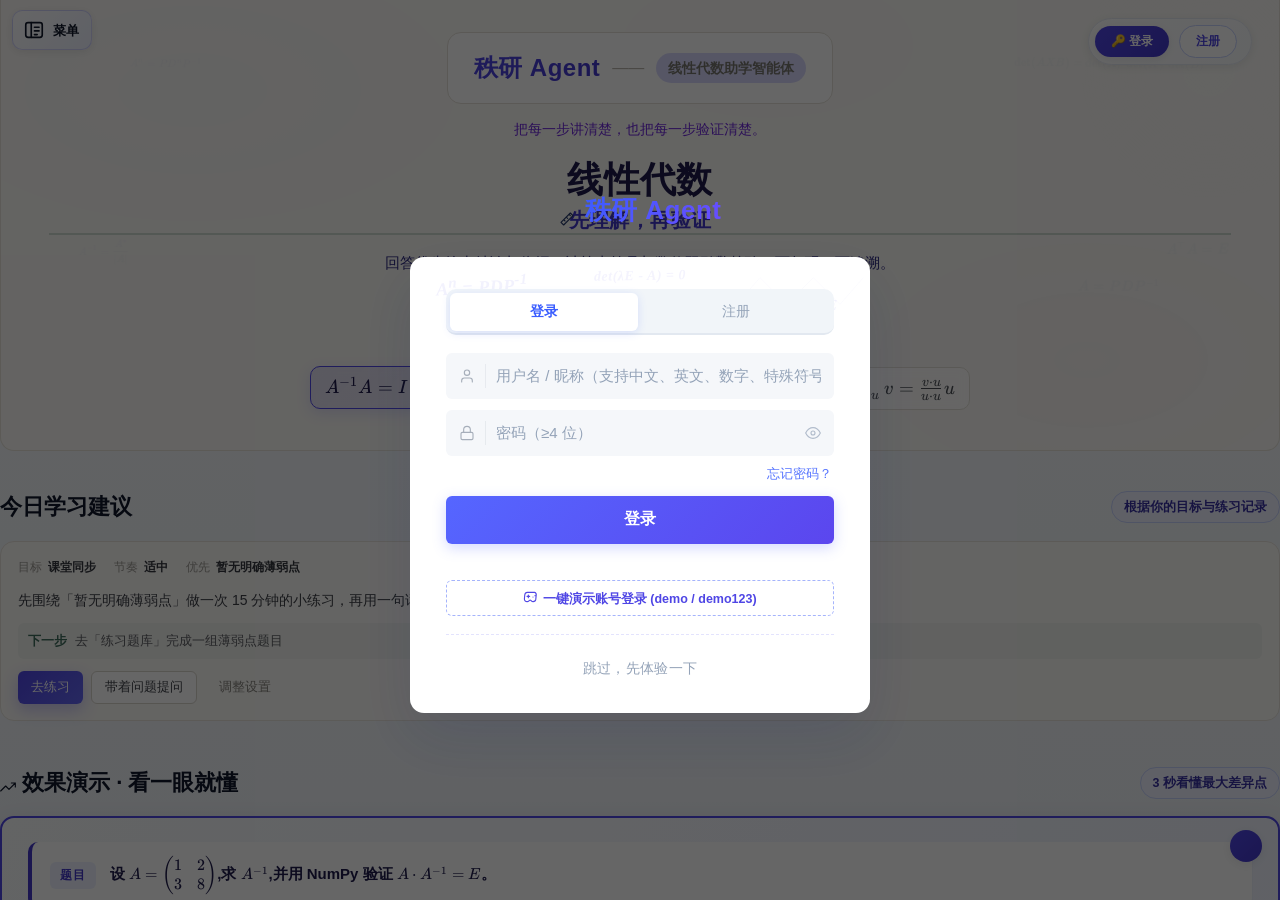
==== commit 24f36a4d: "Deploy static frontend to GitHub Pages" ====
--- a/index.html
+++ b/index.html
@@ -10,9 +10,9 @@
   <meta name="apple-mobile-web-app-status-bar-style" content="black-translucent">
   <meta name="apple-mobile-web-app-title" content="秩研Agent">
   <meta name="theme-color" content="#4f46e5">
-  <link rel="manifest" href="/manifest.json">
-  <link rel="apple-touch-icon" href="/assets/icons/icon-180.png">
-  <link rel="icon" type="image/png" href="/assets/icons/icon-192.png">
+  <link rel="manifest" href="manifest.json">
+  <link rel="apple-touch-icon" href="assets/icons/icon-180.png">
+  <link rel="icon" type="image/png" href="assets/icons/icon-192.png">
   <meta http-equiv="Cache-Control" content="no-cache, no-store, must-revalidate">
   <meta http-equiv="Pragma" content="no-cache">
   <meta http-equiv="Expires" content="0">
@@ -45,16 +45,16 @@
   <link rel="stylesheet" href="css/style-11-admin.css?v=20260911-clean3">
   <link rel="stylesheet" href="css/style-12-polish.css?v=20260911-clean3">
   <!-- KaTeX 公式渲染（已本地化，避免 jsdelivr 在国内被墙导致公式无法渲染） -->
-  <link rel="stylesheet" href="/lib/katex/katex.min.css">
+  <link rel="stylesheet" href="lib/katex/katex.min.css">
   <link rel="stylesheet" href="css/ui-polish.css?v=20260911-clean3">
-  <script defer src="/lib/katex/katex.min.js"></script>
-  <script defer src="/lib/katex/auto-render.min.js"></script>
+  <script defer src="lib/katex/katex.min.js"></script>
+  <script defer src="lib/katex/auto-render.min.js"></script>
   <!-- ECharts 图表（学习画像雷达图等，已本地化） -->
-  <script src="/lib/echarts/echarts.min.js"></script>
+  <script src="lib/echarts/echarts.min.js"></script>
   <!-- Tesseract.js OCR（图片识别） -->
   <script src="https://cdn.jsdelivr.net/npm/tesseract.js@5.0.4/dist/tesseract.min.js"></script>
   <!-- Three.js 3D 可视化（已本地化，避免 cdn.jsdelivr.net 被墙导致 3D 空白） -->
-  <script src="/lib/three/three.min.js"></script>
+  <script src="lib/three/three.min.js"></script>
 </head>
 <body>
 
@@ -362,7 +362,7 @@
       <!-- ===== v=20260922j 移动端专属 · 下载为 APP 卡片 ===== -->
       <section class="home-app-card" id="home-app-card">
         <div class="hac-icon-wrap">
-          <img class="hac-icon" src="/assets/icons/icon-192.png" alt="秩研Agent APP 图标" />
+          <img class="hac-icon" src="assets/icons/icon-192.png" alt="秩研Agent APP 图标" />
           <span class="hac-pulse" aria-hidden="true"></span>
         </div>
         <div class="hac-body">
@@ -377,7 +377,7 @@
             <span class="hac-tag"><svg class="ic-inline" width="16" height="16" viewBox="0 0 24 24" fill="none" stroke="currentColor" aria-hidden="true"><use href="#ic-lock"/></svg> 本地</span>
           </div>
           <div class="hac-actions">
-            <a class="hac-btn primary" href="/uploads/downloads/%E7%A7%A9%E7%A0%94Agent-1.0.6.apk" download>
+            <a class="hac-btn primary" href="uploads/downloads/%E7%A7%A9%E7%A0%94Agent-1.0.6.apk" download>
               <span class="hac-btn-ico"><svg class="ic-inline" width="16" height="16" viewBox="0 0 24 24" fill="none" stroke="currentColor" aria-hidden="true"><use href="#ic-phone"/></svg></span>
               <span class="hac-btn-txt">
                 <span class="hb-main">下载安卓 APK</span>
@@ -2756,6 +2756,7 @@
 </div>
 
 <script src="js/config.js?v=20260911-clean3"></script>
+  <script src="js/pages-shim.js?v=20260913"></script>
 <script src="js/knowledge.js?v=20260910-clean1"></script>
 <script src="js/math-tools.js?v=20260911-clean3"></script>
 <script src="js/visualizer.js?v=20260911-clean3"></script>
@@ -2919,7 +2920,7 @@
     // 1) 注册 Service Worker（仅 https 环境；失败静默，不影响主功能）
     if ('serviceWorker' in navigator && (location.protocol === 'https:' || location.hostname === 'localhost' || location.hostname === '127.0.0.1')) {
       window.addEventListener('load', function () {
-        navigator.serviceWorker.register('/sw.js?v=20260910-clean1').catch(function () {});
+        navigator.serviceWorker.register('sw.js?v=20260910-clean1').catch(function () {});
       });
     }
 
